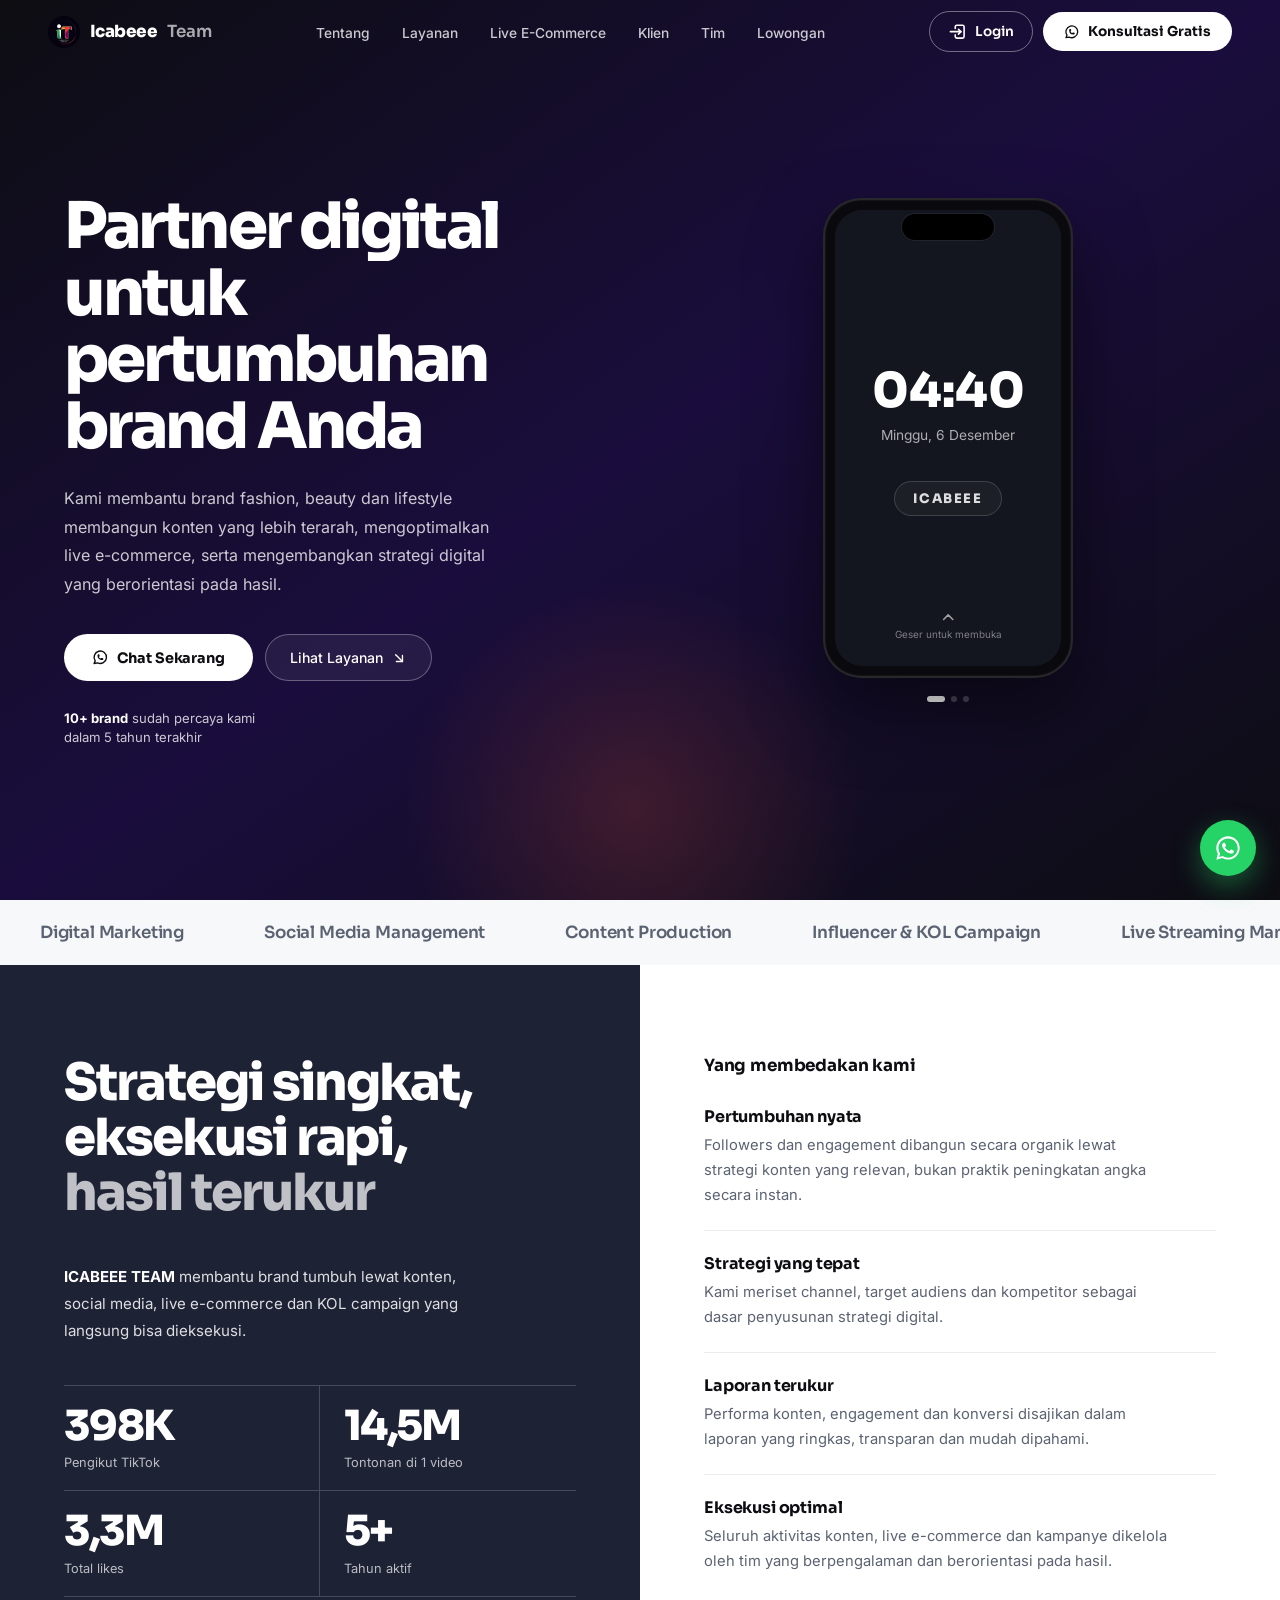
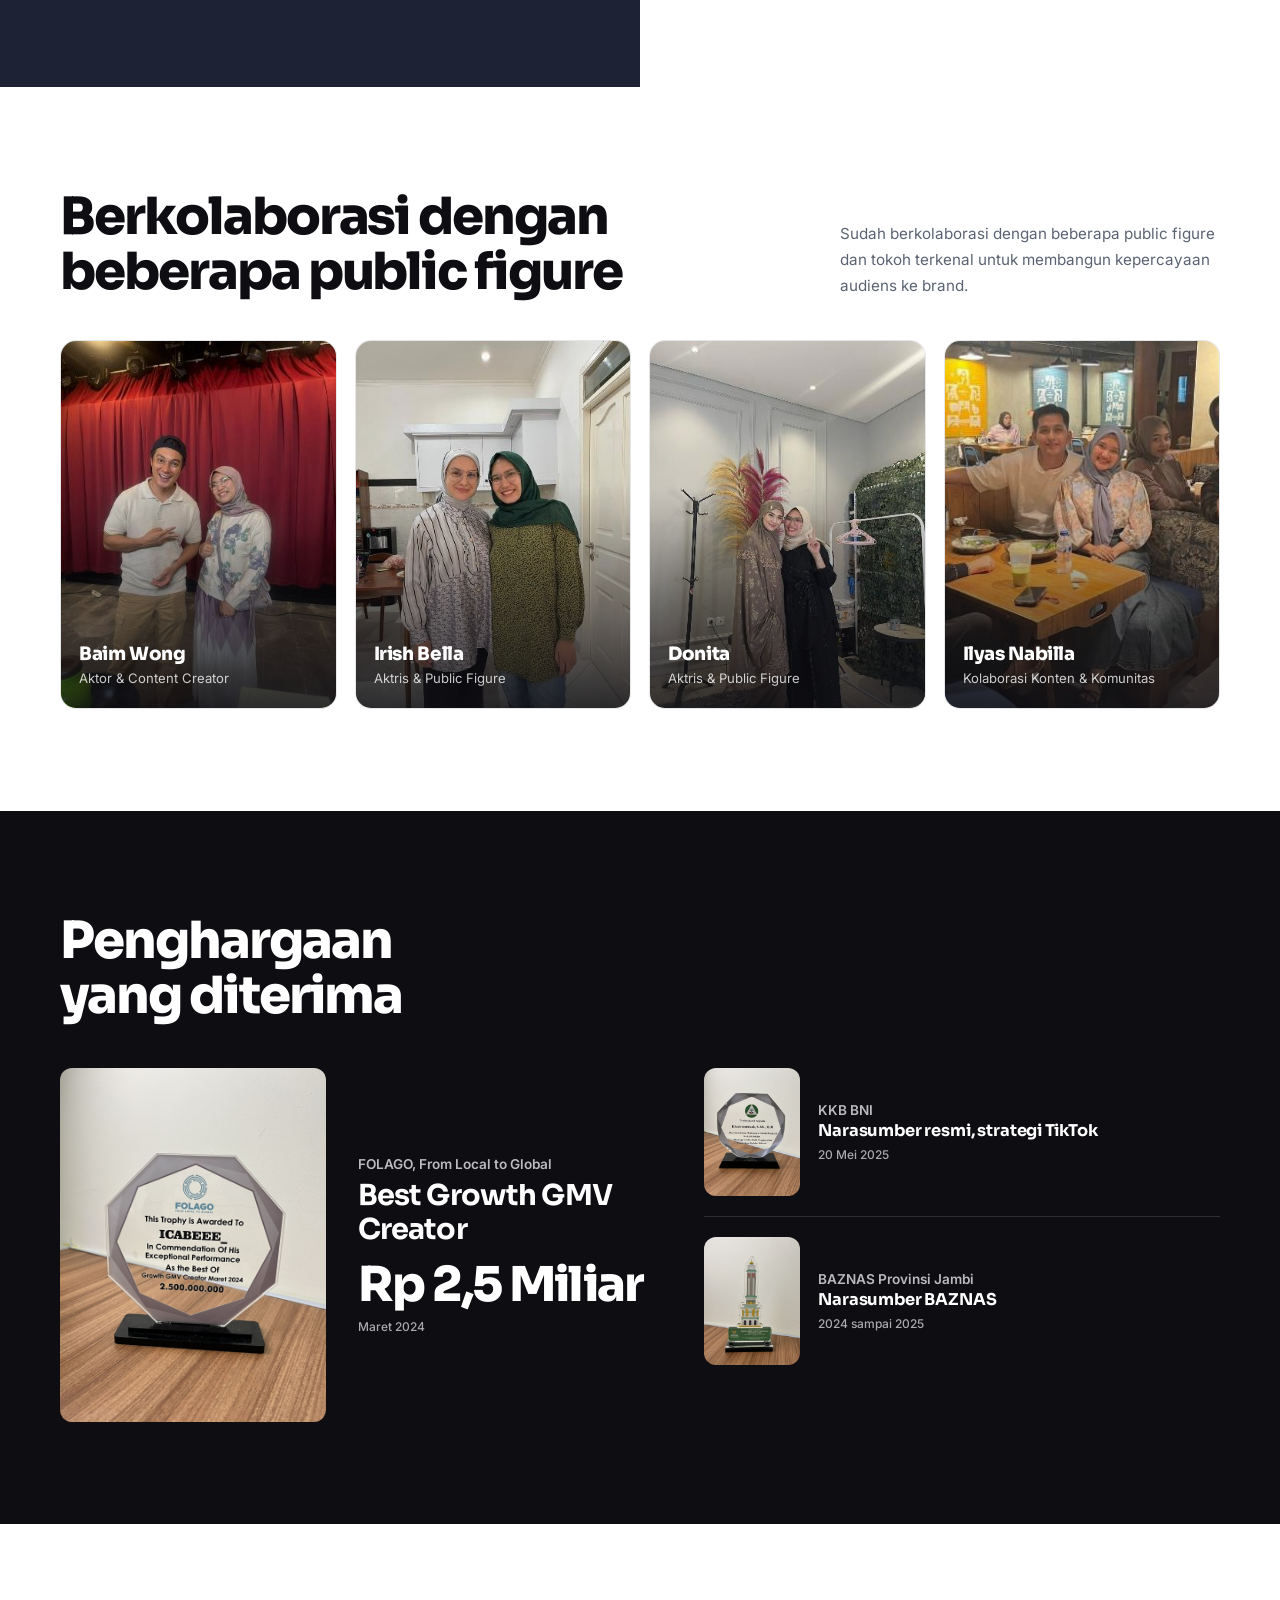
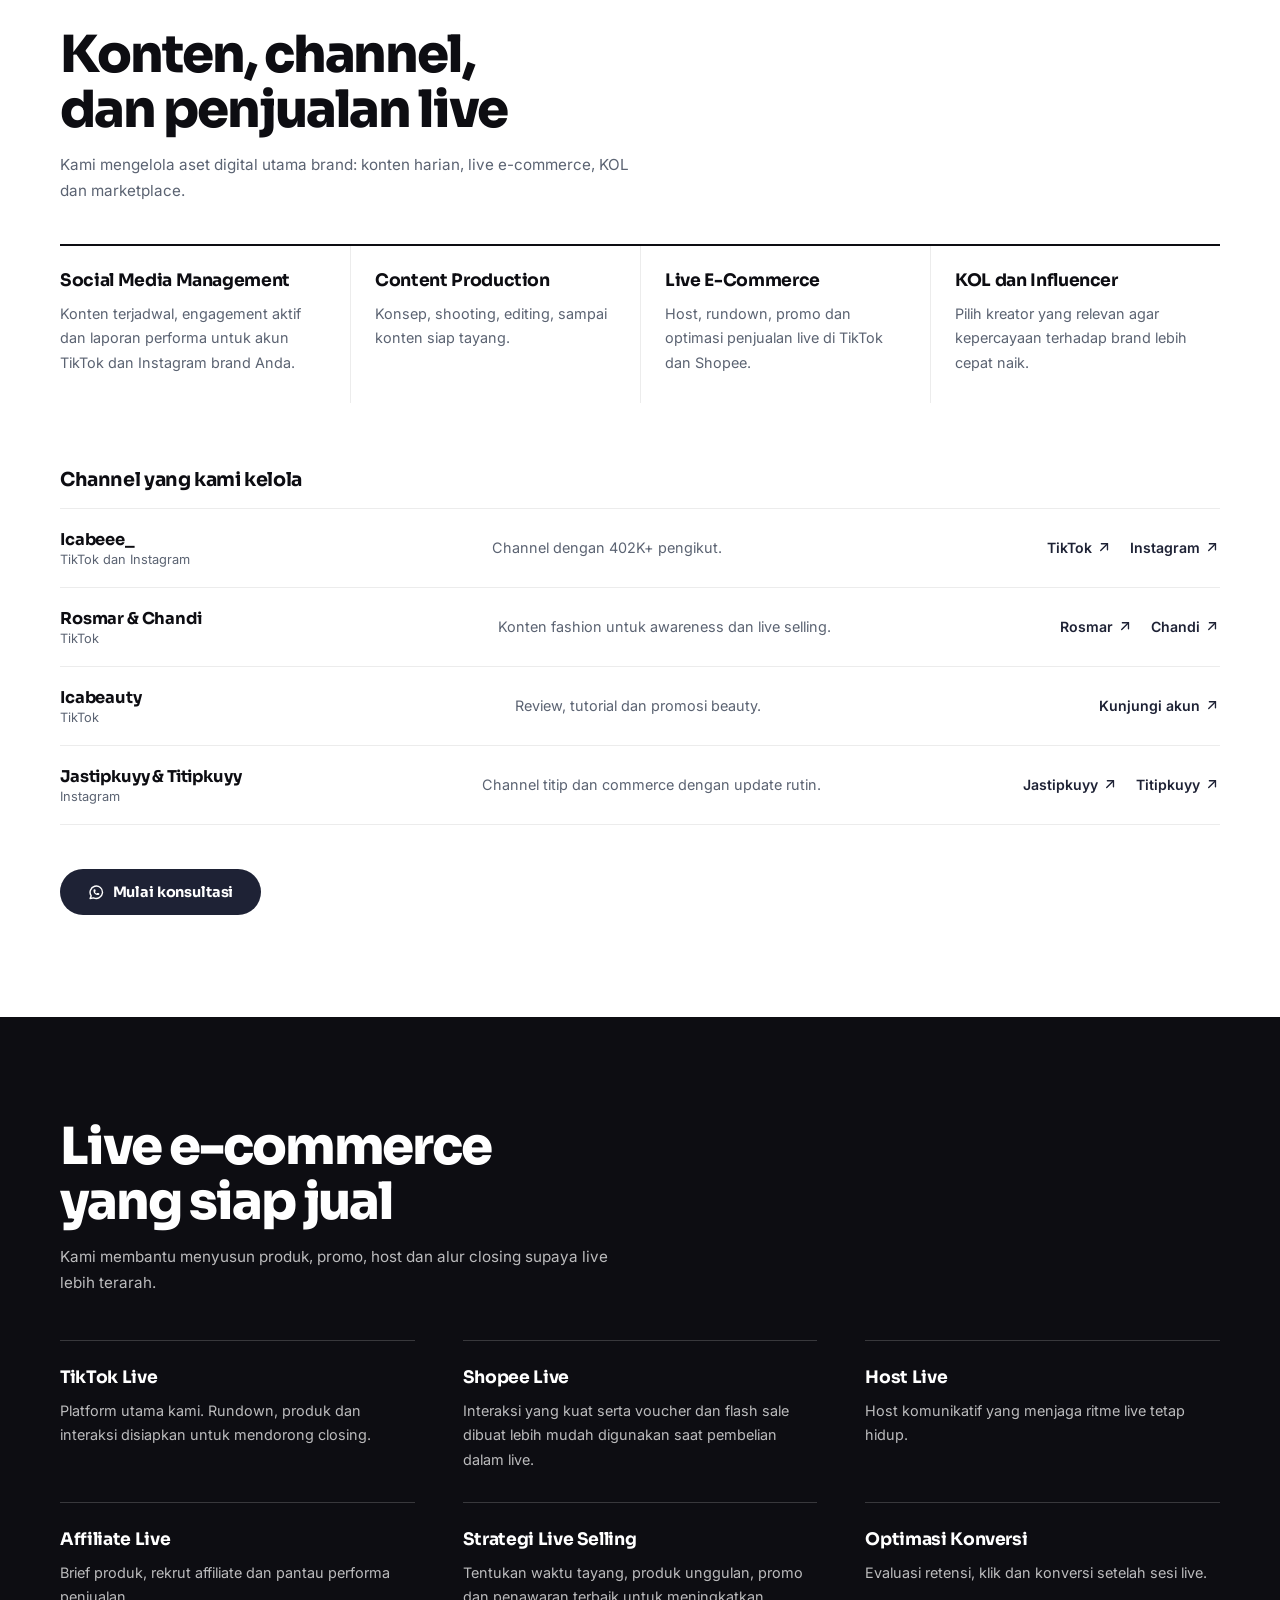
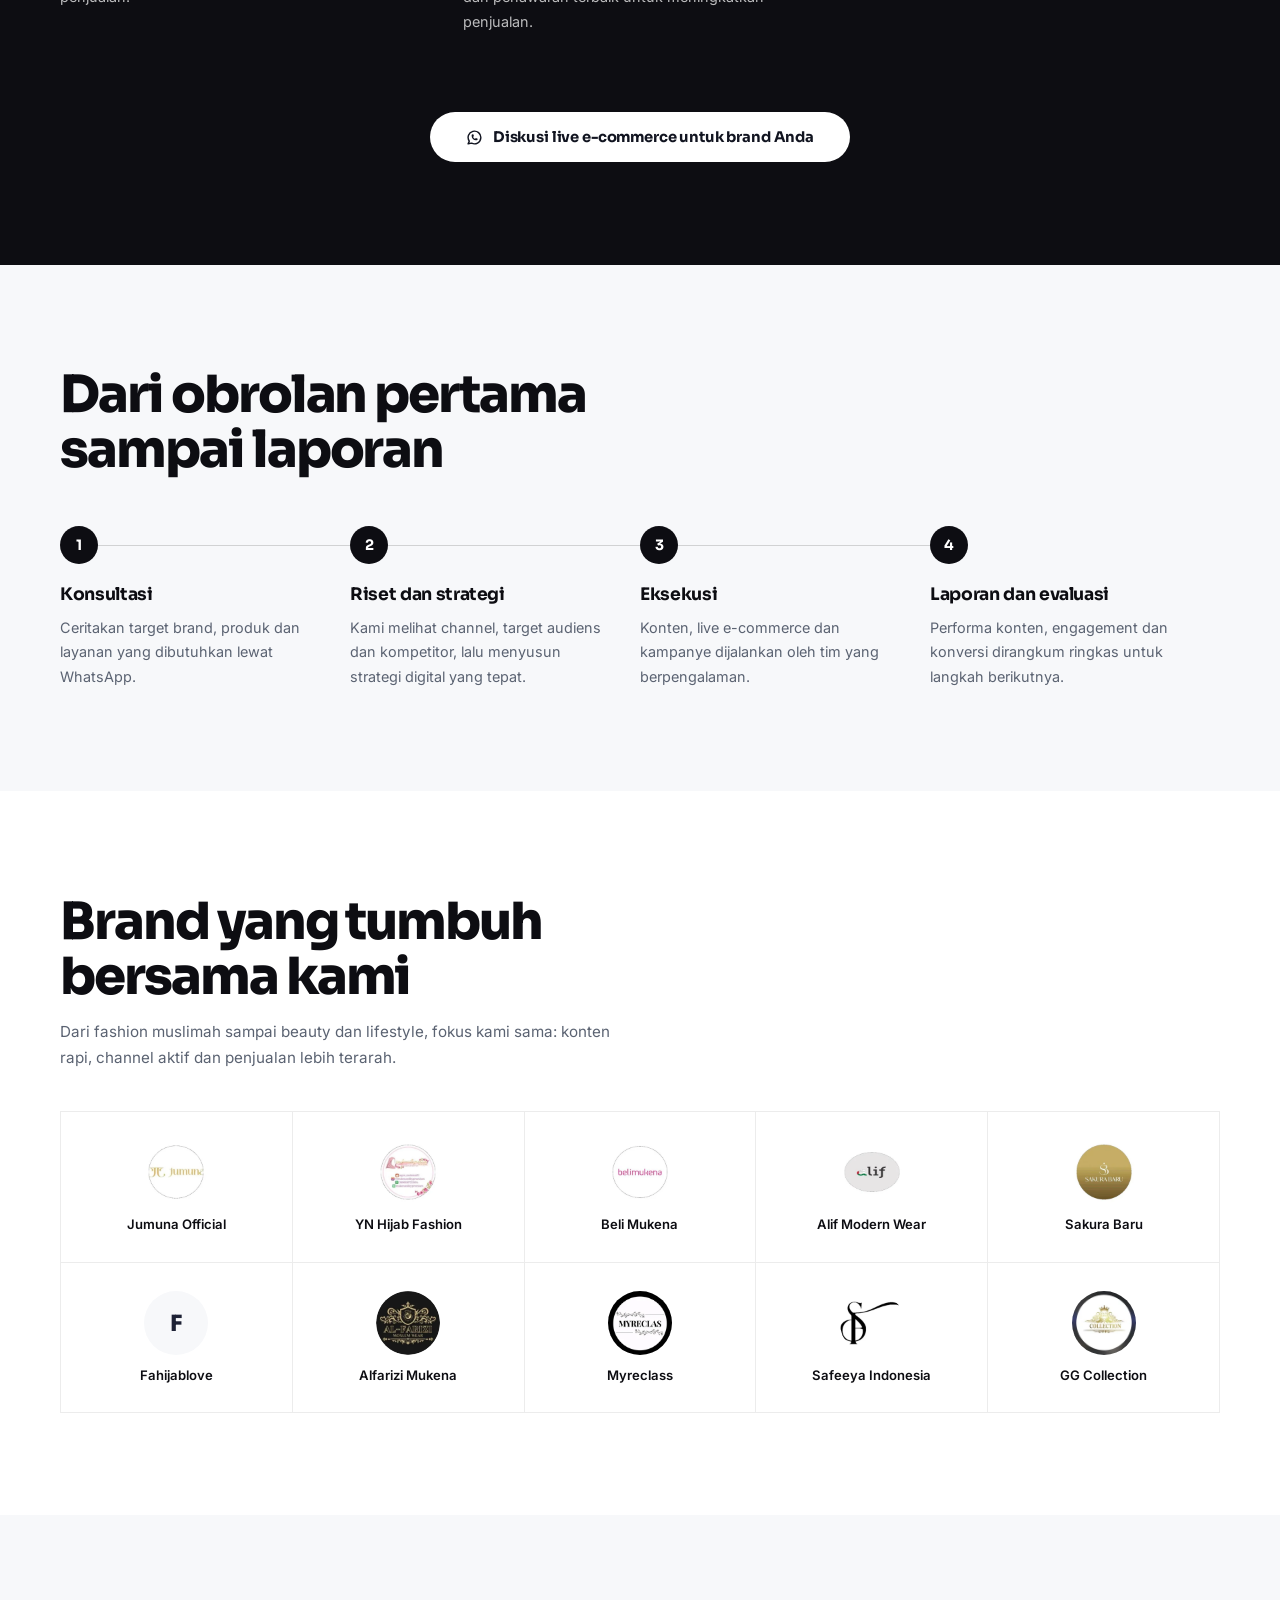
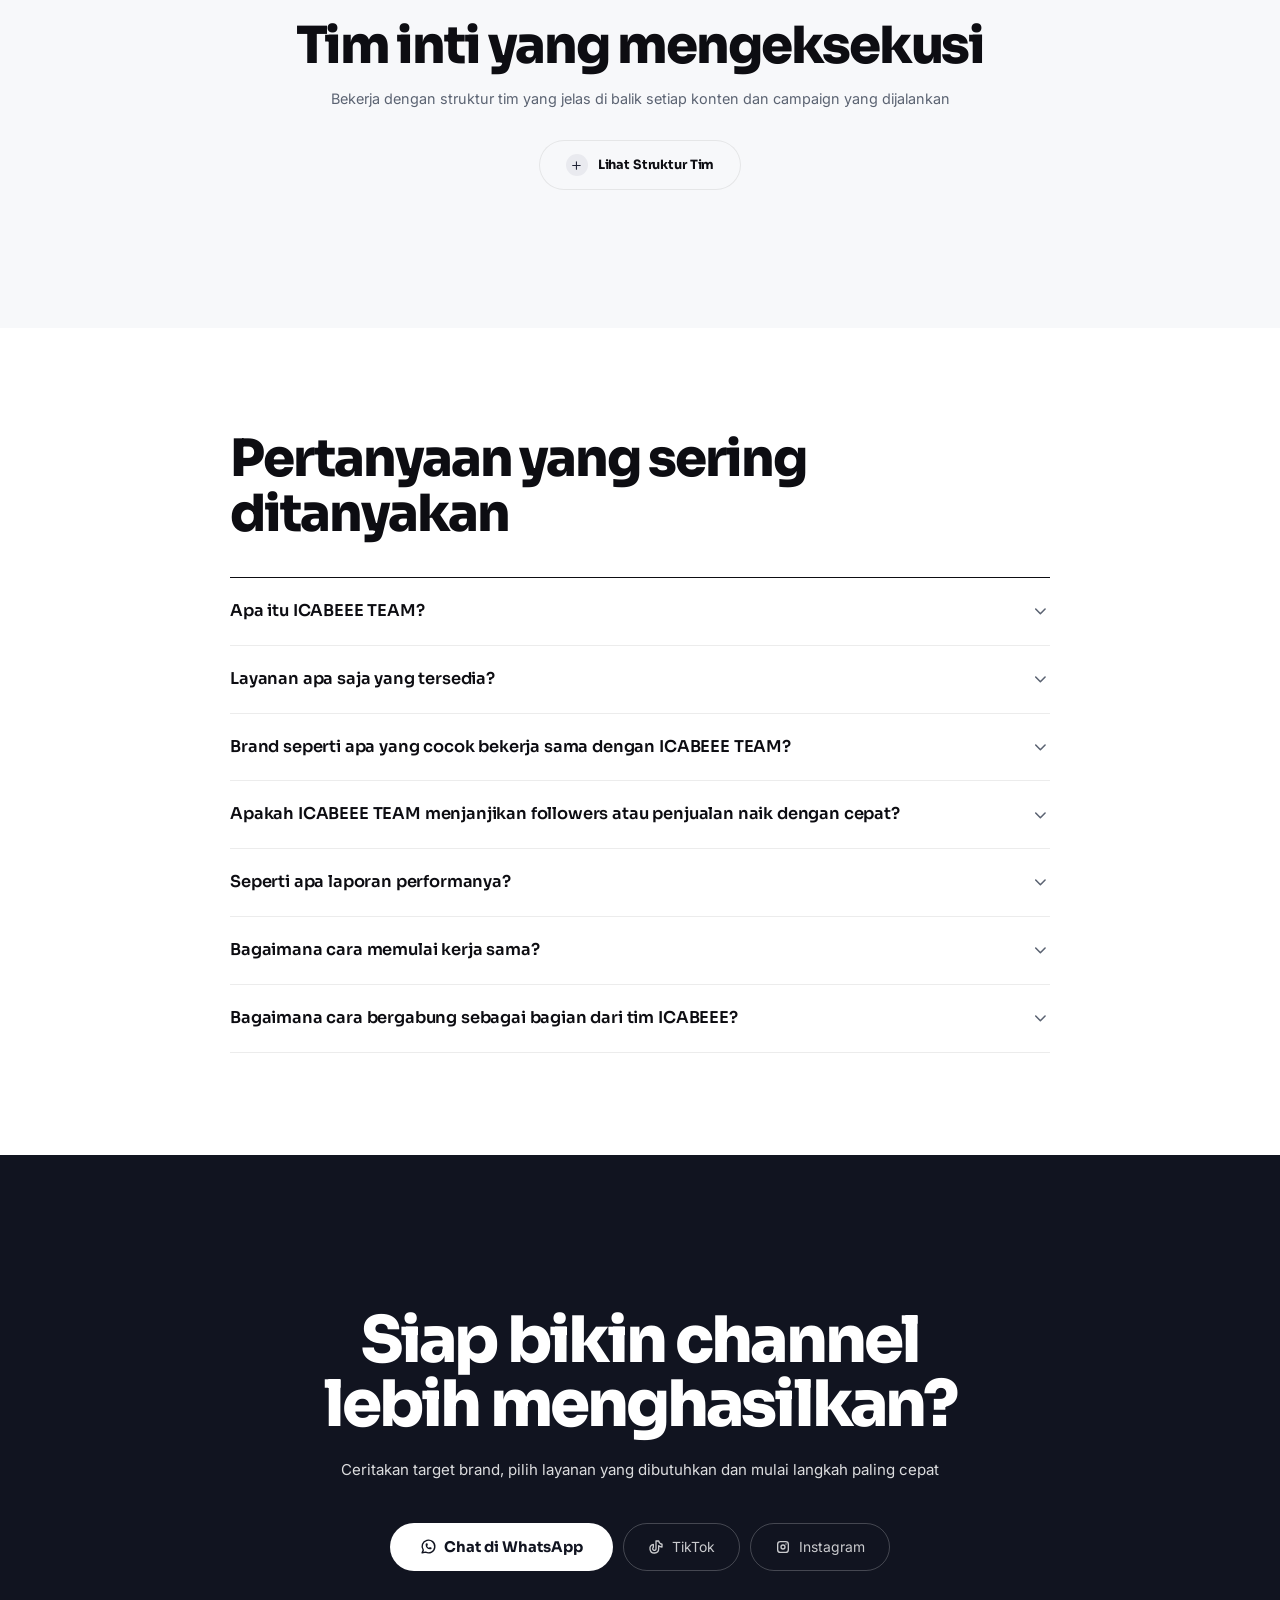
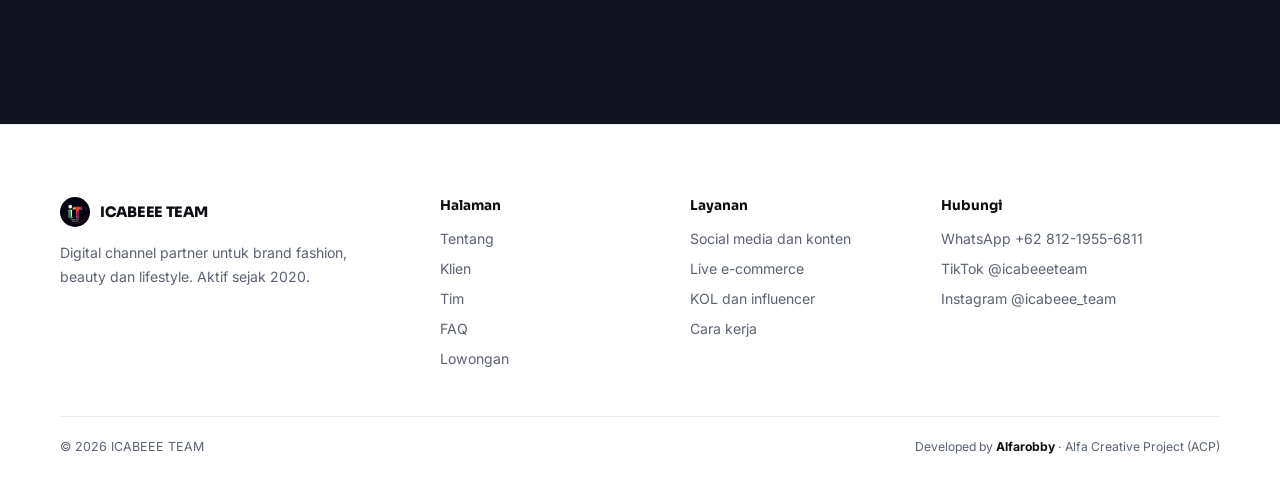
==== index.html @ e8f4d1d6 "Add files via upload" ====
<!DOCTYPE html>
<html lang="id" class="no-js">
<head>
<meta charset="UTF-8">
<meta name="viewport" content="width=device-width, initial-scale=1.0">
<script>document.documentElement.className='js';</script>
<title>ICABEEE TEAM | Agensi Live E-Commerce, Social Media & KOL</title>
<meta name="description" content="ICABEEE TEAM, partner digital untuk brand fashion, beauty dan lifestyle: live e-commerce TikTok dan Shopee, social media, produksi konten dan KOL campaign.">
<meta name="robots" content="index, follow, max-image-preview:large">
<meta name="theme-color" content="#0D0D12">
<meta name="author" content="ICABEEE TEAM">
<link rel="canonical" href="https://icabeee.id/">
<link rel="alternate" hreflang="id" href="https://icabeee.id/">
<meta property="og:site_name" content="ICABEEE TEAM">
<meta property="og:title" content="ICABEEE TEAM | Agensi Live E-Commerce, Social Media & KOL">
<meta property="og:description" content="ICABEEE TEAM, partner digital untuk brand fashion, beauty dan lifestyle: live e-commerce TikTok dan Shopee, social media, produksi konten dan KOL campaign.">
<meta property="og:type" content="website">
<meta property="og:url" content="https://icabeee.id/">
<meta property="og:locale" content="id_ID">
<meta property="og:image" content="https://icabeee.id/og-image.png">
<meta property="og:image:width" content="1200">
<meta property="og:image:height" content="630">
<meta property="og:image:alt" content="ICABEEE TEAM, partner digital untuk pertumbuhan brand Anda">
<meta name="twitter:card" content="summary_large_image">
<meta name="twitter:title" content="ICABEEE TEAM | Agensi Live E-Commerce, Social Media & KOL">
<meta name="twitter:description" content="ICABEEE TEAM, partner digital untuk brand fashion, beauty dan lifestyle: live e-commerce TikTok dan Shopee, social media, produksi konten dan KOL campaign.">
<meta name="twitter:image" content="https://icabeee.id/og-image.png">
<link rel="icon" type="image/x-icon" href="/favicon.ico">
<link rel="icon" type="image/png" sizes="512x512" href="/favicon-512.png">
<link rel="apple-touch-icon" sizes="180x180" href="/apple-touch-icon.png">
<link rel="preload" href="fonts/sora.woff2" as="font" type="font/woff2" crossorigin>
<link rel="preload" href="fonts/inter.woff2" as="font" type="font/woff2" crossorigin>
<style>
@font-face{font-family:'Sora';font-style:normal;font-weight:100 800;font-display:swap;src:url(fonts/sora.woff2) format('woff2')}
@font-face{font-family:'Inter';font-style:normal;font-weight:100 900;font-display:swap;src:url(fonts/inter.woff2) format('woff2')}
:root{--bg: #FFFFFF; --surface: #F7F8FA; --surface-2: #F0F1F5; --ink: #0D0D12; --muted: #5B6372; --border: rgba(13,13,18,0.08); --violet: #1E2235; --violet-deep: #111420; --violet-soft: #E9EAEF; --coral: #FF5C39; --coral-soft: #FFF0ED; --gold: #D99A33; --gold-soft: #FFF8EB; --green: #059669; --green-soft: #ECFDF5; --cream: #FFFFFF; --df: 'Sora', sans-serif; --di: 'Inter', sans-serif; --ease: cubic-bezier(0.16, 1, 0.3, 1); --ease-spring: cubic-bezier(0.34, 1.56, 0.64, 1);}
*, *::before, *::after{box-sizing: border-box; margin: 0; padding: 0;}
html{scroll-behavior: smooth;}
body{font-family: var(--di); background: var(--bg); color: var(--ink); overflow-x: hidden; -webkit-font-smoothing: antialiased; -moz-osx-font-smoothing: grayscale;}
::selection{background: var(--violet); color: var(--cream);}
a{text-decoration: none;}
img{max-width: 100%; display: block;}
a:focus-visible, button:focus-visible{outline: 2px solid var(--violet); outline-offset: 3px; border-radius: 4px;}
.livecom-sec a:focus-visible, .cta-sec a:focus-visible, .about-left a:focus-visible{outline-color: var(--cream);}
#loader{position: fixed; inset: 0; z-index: 9999; background: var(--violet-deep); display: flex; align-items: center; justify-content: center; transition: opacity .5s ease, visibility .5s ease;}
#loader .scene{display: flex; align-items: center; justify-content: center; width: 100%; padding: 3rem 0; background: transparent;}
#loader .logo-wrap{position: relative; display: flex; flex-direction: column; align-items: center; gap: 10px; animation: float-idle 4s ease-in-out 1.8s infinite;}
#loader .letters-row{display: flex; align-items: flex-end; gap: 6px;}
#loader .letter-i{display: flex; flex-direction: column; align-items: center; gap: 5px;}
#loader .dot{width: 20px; height: 20px; border-radius: 50%; background: #ffffff; opacity: 0; transform: translateY(-40px) scale(0); animation: dot-drop 0.35s cubic-bezier(0.34,1.56,0.64,1) 0.1s forwards;}
@keyframes dot-drop{to { opacity: 1; transform: translateY(0) scale(1); }}
#loader .i-body{position: relative; width: 22px; height: 62px; opacity: 0; transform: scaleY(0); transform-origin: bottom center; animation: i-grow 0.4s cubic-bezier(0.34,1.4,0.64,1) 0.4s forwards;}
@keyframes i-grow{to { opacity: 1; transform: scaleY(1); }}
#loader .i-green{position: absolute; left: 0; top: 0; width: 14px; height: 62px; background: linear-gradient(175deg, #25a85a 0%, #1d8848 40%, #0f6830 100%); border-radius: 3px 0 0 8px; clip-path: polygon(0 0, 80% 0, 100% 30%, 80% 100%, 0 100%);}
#loader .i-blue{position: absolute; right: 0; top: 8px; width: 10px; height: 40px; background: linear-gradient(180deg, #7ecfef 0%, #4ab8e8 60%, #2590c8 100%); border-radius: 0 2px 6px 0; clip-path: polygon(0 5%, 100% 0, 100% 100%, 0 95%); opacity: 0.9;}
#loader .letter-T{position: relative; width: 80px; height: 80px;}
#loader .T-bar{position: absolute; top: 0; left: 0; width: 80px; height: 36px; opacity: 0; transform: scaleX(0); transform-origin: center center; animation: T-bar-grow 0.4s cubic-bezier(0.34,1.4,0.64,1) 0.75s forwards; border-radius: 6px 10px 0 0; overflow: hidden;}
@keyframes T-bar-grow{to { opacity: 1; transform: scaleX(1); }}
#loader .T-bar-left{position: absolute; left: 0; top: 0; width: 55%; height: 100%; background: linear-gradient(135deg, #d93a0a 0%, #e85520 40%, #f07030 100%); clip-path: polygon(0 0, 100% 0, 85% 100%, 0 100%);}
#loader .T-bar-bump{position: absolute; left: 28%; top: -2px; width: 30%; height: 60%; background: radial-gradient(ellipse at 50% 100%, #f5a020 0%, #ef8010 100%); border-radius: 50% 50% 0 0;}
#loader .T-bar-right{position: absolute; right: 0; top: 0; width: 50%; height: 100%; background: linear-gradient(135deg, #cc2860 0%, #b03090 60%, #9038c0 100%); clip-path: polygon(15% 0, 100% 0, 100% 100%, 0 100%);}
#loader .T-stem{position: absolute; top: 18px; left: 50%; transform: translateX(-50%) scaleY(0); transform-origin: top center; width: 26px; height: 62px; opacity: 0; animation: T-stem-grow 0.4s cubic-bezier(0.34,1.3,0.64,1) 1.05s forwards; border-radius: 0 0 4px 4px; overflow: hidden;}
@keyframes T-stem-grow{to { opacity: 1; transform: translateX(-50%) scaleY(1); }}
#loader .T-stem-left{position: absolute; left: 0; top: 0; width: 55%; height: 100%; background: linear-gradient(180deg, #c030a0 0%, #9030b8 60%, #7030d0 100%);}
#loader .T-stem-right{position: absolute; right: 0; top: 0; width: 55%; height: 100%; background: linear-gradient(180deg, #8040d0 0%, #6030c0 60%, #5020b0 100%); clip-path: polygon(30% 0, 100% 0, 100% 100%, 0 100%);}
#loader .T-stem-purple{position: absolute; right: -2px; top: 10%; width: 8px; height: 70%; background: #c060e8; border-radius: 0 3px 3px 0; opacity: 0.6;}
#loader .brand-text{text-align: center; opacity: 0; transform: translateY(14px); animation: text-rise 0.4s ease 1.2s forwards;}
@keyframes text-rise{to { opacity: 1; transform: translateY(0); }}
#loader .brand-name{font-family: 'Segoe UI', Arial, sans-serif; font-size: 17px; font-weight: 600; color: #ffffff; letter-spacing: 1.2px;}
#loader .brand-sub{font-family: 'Segoe UI', Arial, sans-serif; font-size: 12px; font-weight: 400; color: rgba(255,255,255,0.72); letter-spacing: 3.5px; text-transform: uppercase;}
@keyframes float-idle{0%, 100% { transform: translateY(0px); } 50% { transform: translateY(-8px); }}
#loader .spark{position: absolute; border-radius: 50%; pointer-events: none; opacity: 0;}
#loader .spark-dot{animation: spark-fly 0.5s ease-out 0.4s forwards;}
#loader .spark-i{animation: spark-fly 0.5s ease-out 0.7s forwards;}
#loader .spark-bar{animation: spark-fly 0.5s ease-out 1.0s forwards;}
#loader .spark-stem{animation: spark-fly 0.5s ease-out 1.3s forwards;}
@keyframes spark-fly{0% { opacity: 1; transform: translate(0,0) scale(1); } 100% { opacity: 0; transform: translate(var(--sx), var(--sy)) scale(0); }}
nav{position: fixed; top: 0; left: 0; right: 0; z-index: 560; height: 64px; padding: 0 clamp(16px, 4vw, 48px); display: flex; align-items: center; justify-content: space-between; border-bottom: 1px solid transparent; opacity: 0; transform: translateY(-12px); transition: opacity .6s var(--ease), transform .6s var(--ease), background .4s, border-color .4s, backdrop-filter .4s;}
nav.visible{opacity: 1; transform: none;}
nav.solid, nav.menu-open{background: rgba(255,255,255,.96); backdrop-filter: blur(20px); border-color: var(--border);}
.logo{font-family: var(--df); font-size: 1.05rem; font-weight: 800; letter-spacing: -.03em; color: var(--ink); display: flex; align-items: center; gap: 10px;}
.logo-mark{width: 32px; height: 32px; border-radius: 50%; display: flex; align-items: center; justify-content: center; overflow: hidden; background: var(--ink);}
.logo-mark img{width: 100%; height: 100%; object-fit: cover; display: block;}
.nav-links{display: flex; gap: 32px; list-style: none;}
.nav-links a{font-size: .86rem; font-weight: 500; color: var(--muted); transition: color .2s;}
.nav-links a:hover{color: var(--ink);}
.nav-right{display: flex; align-items: center; gap: 10px;}
.nav-login{display: inline-flex; align-items: center; gap: 8px; font-family: var(--df); font-weight: 600; font-size: .85rem; line-height: 1; color: var(--ink); padding: 10px 18px; border-radius: 999px; border: 1px solid rgba(13,13,18,.18); background: transparent; transition: background .2s, border-color .2s, color .2s;}
.nav-login svg{font-size: 1.05rem;}
.nav-login:hover{background: var(--surface-2); border-color: rgba(13,13,18,.32);}
.nav-cta{display: inline-flex; align-items: center; gap: 8px; background: var(--ink); color: #fff; line-height: 1; padding: 11px 20px; border-radius: 999px; font-size: .85rem; font-weight: 700; font-family: var(--df); border: 1px solid transparent; transition: background .2s, color .2s, transform .15s var(--ease-spring);}
.nav-cta:hover{background: var(--violet);}
.nav-cta:active{transform: scale(.97);}
nav:not(.solid):not(.menu-open) .logo{color: #fff;}
nav:not(.solid):not(.menu-open) .logo-suffix{color: rgba(255,255,255,.65);}
nav:not(.solid):not(.menu-open) .nav-links a{color: rgba(255,255,255,.78);}
nav:not(.solid):not(.menu-open) .nav-links a:hover{color: #fff;}
nav:not(.solid):not(.menu-open) .nav-login{color: #fff; border-color: rgba(255,255,255,.4);}
nav:not(.solid):not(.menu-open) .nav-login:hover{background: rgba(255,255,255,.12); border-color: #fff;}
nav:not(.solid):not(.menu-open) .nav-cta{background: #fff; color: var(--ink);}
nav:not(.solid):not(.menu-open) .nav-cta:hover{background: #E9EAEF;}
nav:not(.solid):not(.menu-open) a:focus-visible, nav:not(.solid):not(.menu-open) button:focus-visible{outline-color: #fff;}
.hbg{display: none; align-items: center; justify-content: center; flex-direction: column; gap: 5px; width: 44px; height: 44px; padding: 0; cursor: pointer; background: transparent; border: 1px solid rgba(255,255,255,.4); border-radius: 12px; transition: background .2s, border-color .2s; -webkit-tap-highlight-color: transparent;}
.hbg span{width: 20px; height: 2px; background: #fff; border-radius: 2px; display: block; transition: transform .3s var(--ease), opacity .2s, background .2s;}
.hbg:hover{background: rgba(255,255,255,.12);}
nav.solid .hbg, nav.menu-open .hbg{border-color: rgba(13,13,18,.18);}
nav.solid .hbg:hover, nav.menu-open .hbg:hover{background: var(--surface-2);}
nav.solid .hbg span, nav.menu-open .hbg span{background: var(--ink);}
.hbg.open span:nth-child(1){transform: translateY(7px) rotate(45deg);}
.hbg.open span:nth-child(2){opacity: 0;}
.hbg.open span:nth-child(3){transform: translateY(-7px) rotate(-45deg);}
.mm-overlay{display: none; position: fixed; top: 64px; left: 0; right: 0; bottom: 0; background: rgba(13,13,18,.5); z-index: 520;}
.mm-overlay.open{display: block;}
.mm{display: none; position: fixed; top: 64px; left: 0; right: 0; max-height: calc(100vh - 64px); max-height: calc(100dvh - 64px); overflow-y: auto; background: #fff; border-bottom: 1px solid var(--border); padding: 6px 20px 24px; z-index: 550; flex-direction: column;}
.mm.open{display: flex;}
.mm-link{font-family: var(--df); font-size: 1rem; font-weight: 600; color: var(--ink); padding: 16px 0; border-bottom: 1px solid var(--border); transition: color .15s;}
.mm-link:hover{color: var(--muted);}
.mm-actions{display: flex; flex-direction: column; gap: 10px; margin-top: 20px;}
.mm-btn{display: flex; align-items: center; justify-content: center; gap: 8px; padding: 14px 16px; border-radius: 12px; line-height: 1; font-family: var(--df); font-size: .95rem; font-weight: 700;}
.mm-btn svg{font-size: 1.1rem;}
.mm-btn-outline{color: var(--ink); border: 1px solid rgba(13,13,18,.2);}
.mm-btn-outline:hover{background: var(--surface);}
.mm-btn-solid{background: var(--ink); color: #fff; border: 1px solid var(--ink);}
.mm-btn-solid:hover{background: var(--violet);}
#hero{min-height: 100vh; display: grid; grid-template-columns: 1fr 1fr; align-items: center; padding: 0; position: relative; overflow: hidden; background: linear-gradient(145deg, #0D0D12 0%, #1a0d3d 50%, #0d0d12 100%);}
.hero-glow-2{position: absolute; width: 500px; height: 500px; background: radial-gradient(circle, rgba(255,92,57,0.18) 0%, transparent 65%); border-radius: 50%; bottom: -160px; left: 30%; z-index: 0; animation: drift2 16s ease-in-out infinite alternate;}
@keyframes drift1{from { transform: translate(0,0) scale(1); } to { transform: translate(50px, 35px) scale(1.12); }}
@keyframes drift2{from { transform: translate(0,0) scale(1); } to { transform: translate(-40px, -25px) scale(1.08); }}
.hero-left{padding: 120px clamp(28px,5vw,72px) 80px; display: flex; flex-direction: column; justify-content: center; position: relative; z-index: 2;}
.hero-h1{font-family: var(--df); font-weight: 800; font-size: clamp(2.4rem, 5vw, 4.4rem); letter-spacing: -.045em; line-height: 1.04; margin-bottom: 24px; color: #fff;}
.hero-h1 .line{display: block; overflow: hidden;}
.hero-h1 .line-inner{display: block; transform: translateY(105%); transition: transform .9s var(--ease);}
.hero-h1 .line-inner.vis{transform: none;}
.hero-h1 .line:nth-child(2) .line-inner{transition-delay: .1s;}
.hero-h1 .line:nth-child(3) .line-inner{transition-delay: .2s;}
.hero-sub{font-size: clamp(.88rem, 1.5vw, 1rem); color: rgba(255,255,255,.78); line-height: 1.78; max-width: 440px; margin-bottom: 36px; opacity: 0; transform: translateY(14px); transition: opacity .8s var(--ease) .38s, transform .8s var(--ease) .38s;}
.hero-sub.vis{opacity: 1; transform: none;}
.hero-sub strong{color: #fff; font-weight: 600;}
.hero-cta-row{display: flex; gap: 12px; flex-wrap: wrap; opacity: 0; transform: translateY(14px); transition: opacity .8s var(--ease) .52s, transform .8s var(--ease) .52s;}
.hero-cta-row.vis{opacity: 1; transform: none;}
.btn-primary{display: inline-flex; align-items: center; gap: 8px; background: var(--violet); color: #fff; padding: 14px 28px; border-radius: 50px; font-family: var(--df); font-weight: 700; font-size: .9rem; letter-spacing: -.01em; transition: transform .2s var(--ease-spring), box-shadow .25s, background .25s;}
.btn-primary:hover{transform: translateY(-2px); box-shadow: 0 16px 36px rgba(30,34,53,.28);}
.btn-primary:active{transform: scale(0.96);}
#hero .btn-primary{background: #fff; color: var(--ink);}
#hero .btn-primary:hover{background: #E9EAEF; box-shadow: none;}
.btn-ghost{display: inline-flex; align-items: center; gap: 8px; border: 1.5px solid rgba(255,255,255,.3); background: rgba(255,255,255,.06); color: #fff; padding: 14px 24px; border-radius: 50px; font-size: .88rem; font-weight: 500; transition: all .25s;}
.btn-ghost:hover{border-color: var(--violet); color: #fff; background: rgba(30,34,53,.15);}
.hero-trust{display: flex; align-items: center; gap: 10px; margin-top: 28px; opacity: 0; transform: translateY(12px); transition: opacity .8s var(--ease) .68s, transform .8s var(--ease) .68s;}
.hero-trust.vis{opacity: 1; transform: none;}
.hero-trust-text{font-size: .82rem; color: rgba(255,255,255,.78); line-height: 1.4;}
.hero-trust-text strong{color: #fff; font-weight: 700;}
.hero-right{position: relative; z-index: 2; height: 100vh; display: flex; align-items: center; justify-content: center; padding: 80px 48px 80px 24px; overflow: hidden;}
.hero-visual{width: 100%; height: 100%; background: transparent; border-radius: 0; position: relative; overflow: hidden; display: flex; flex-direction: column; justify-content: center; align-items: center; padding: 40px; box-shadow: none; opacity: 0; transform: translateX(40px); transition: opacity .9s var(--ease) .2s, transform .9s var(--ease) .2s;}
.hero-visual.vis{opacity: 1; transform: none;}
.htc-wrap{display: flex; flex-direction: column; align-items: center; gap: 18px;}
.htc-frame{width: 250px; height: 480px; background: #0a0a0e; border-radius: 38px; padding: 10px; border: 2px solid rgba(255,255,255,.12); box-shadow: 0 30px 70px rgba(0,0,0,.5), 0 0 0 1px rgba(255,255,255,.04) inset; position: relative;}
.htc-notch{position: absolute; top: 14px; left: 50%; transform: translateX(-50%); width: 92px; height: 26px; background: #000; border-radius: 999px; z-index: 20; box-shadow: 0 0 0 1px rgba(255,255,255,.06);}
.htc-screen{width: 100%; height: 100%; border-radius: 28px; overflow: hidden; position: relative; background: #181A24; display: flex; align-items: center; justify-content: center; padding: 26px 22px;}
.htc-card{position: absolute; inset: 26px 22px; display: flex; flex-direction: column; justify-content: center; opacity: 0; transform: translateY(14px); transition: opacity .55s var(--ease), transform .55s var(--ease); pointer-events: none;}
.htc-card.active{opacity: 1; transform: none; pointer-events: auto;}
.htc-lock{position: absolute; inset: 0; display: flex; flex-direction: column; align-items: center; justify-content: center; z-index: 10; overflow: hidden; background: #14161F; transition: transform .75s cubic-bezier(.6,0,.15,1), opacity .6s ease .05s, filter .75s cubic-bezier(.6,0,.15,1);}
.htc-lock-time{font-family: var(--df); font-weight: 800; font-size: 3rem; color: #fff; opacity: 0; transform: translateY(8px); animation: htcFadeIn .5s ease .15s forwards; position: relative; z-index: 2;}
.htc-lock-date{font-size: .86rem; color: rgba(255,255,255,.65); margin-top: 6px; opacity: 0; transform: translateY(8px); animation: htcFadeIn .5s ease .3s forwards; position: relative; z-index: 2;}
.htc-lock-logo{margin-top: 38px; font-family: var(--df); font-weight: 800; font-size: .82rem; letter-spacing: .12em; color: rgba(255,255,255,.85); padding: 8px 18px; border-radius: 999px; border: 1px solid rgba(255,255,255,.15); background: rgba(255,255,255,.04); opacity: 0; transform: translateY(8px); animation: htcFadeIn .5s ease .5s forwards; position: relative; z-index: 2;}
.htc-lock-swipe{position: absolute; bottom: 26px; left: 0; right: 0; display: flex; flex-direction: column; align-items: center; gap: 2px; opacity: 0; z-index: 2; animation: htcFadeIn .5s ease .9s forwards, htcBounce 1.4s ease 1.4s infinite;}
.htc-lock-swipe svg{font-size: 1rem; color: rgba(255,255,255,.6);}
.htc-lock-swipe span{font-size: .62rem; color: rgba(255,255,255,.45);}
@keyframes htcFadeIn{to { opacity: 1; transform: none; }}
@keyframes htcBounce{0%, 100% { transform: translateY(0); } 50% { transform: translateY(-6px); }}
.htc-lock.unlocking{transform: translateY(-100%) scale(.96); opacity: 0; filter: blur(6px);}
.htc-lock-sweep{position: absolute; inset: 0; z-index: 3; pointer-events: none; background: linear-gradient(115deg, transparent 40%, rgba(255,255,255,.35) 50%, transparent 60%); transform: translateX(-120%); opacity: 0;}
.htc-lock.unlocking .htc-lock-sweep{animation: htcSweep .6s ease forwards;}
@keyframes htcSweep{0% { transform: translateX(-120%); opacity: .9; } 100% { transform: translateX(120%); opacity: 0; }}
.htc-quote-ico{width: 30px; height: 30px; display: flex; align-items: center; justify-content: flex-start; margin-bottom: 12px;}
.htc-quote-ico svg{font-size: 1.5rem; color: rgba(255,255,255,.28);}
.htc-text{font-size: .84rem; line-height: 1.55; color: rgba(255,255,255,.9); margin-bottom: 16px;}
.htc-stars{display: flex; gap: 3px; margin-bottom: 18px;}
.htc-stars svg{font-size: .72rem; color: #f5a020;}
.htc-author{display: flex; align-items: center; gap: 11px;}
.htc-avatar{width: 38px; height: 38px; border-radius: 50%; flex-shrink: 0; background: var(--violet); display: flex; align-items: center; justify-content: center; font-family: var(--df); font-weight: 800; font-size: .7rem; color: #fff;}
.htc-name{font-size: .76rem; font-weight: 700; color: #fff;}
.htc-role{font-size: .64rem; color: rgba(255,255,255,.5); margin-top: 2px;}
.htc-dots{display: flex; gap: 6px;}
.htc-dot{width: 6px; height: 6px; border-radius: 50%; background: rgba(255,255,255,.25); border: none; padding: 0; cursor: pointer; transition: background .3s, width .3s;}
.htc-dot.active{background: #fff; width: 18px; border-radius: 4px;}
@media (max-width: 900px){#hero{grid-template-columns: 1fr; min-height: auto;}
.hero-right{height: auto; min-height: 0; padding: 20px 20px 48px;}
.hero-visual{border-radius: 20px;}
.hero-left{padding: 90px 20px 28px; text-align: left;}}
@media (max-width: 600px){.hero-h1{font-size: clamp(1.75rem,8vw,2.6rem);}
.htc-frame{width: 210px; height: 410px;}
.htc-notch{width: 70px; height: 16px;}
.htc-card{inset: 22px 18px;}
.htc-text{font-size: .78rem;}}
.marquee-wrap{overflow: hidden; padding: 22px 0; background: var(--surface);}
.marquee-track{display: flex; gap: 0; white-space: nowrap; animation: marquee 30s linear infinite;}
.marquee-track:hover{animation-play-state: paused;}
.marquee-item{display: inline-flex; align-items: center; padding: 0 40px; font-family: var(--df); font-size: clamp(.85rem, 1.6vw, 1.05rem); font-weight: 600; letter-spacing: -.01em; color: var(--muted); flex-shrink: 0; transition: color .25s;}
.marquee-item:hover{color: var(--ink);}
@keyframes marquee{from { transform: translateX(0); } to { transform: translateX(-50%); }}
.section{padding: clamp(48px,7vw,130px) clamp(20px,5vw,60px);}
.section-h2{font-family: var(--df); font-weight: 800; font-size: clamp(1.8rem, 4.5vw, 3.2rem); letter-spacing: -.04em; line-height: 1.08; color: var(--ink);}
.rv{opacity: 0; transform: translateY(32px); transition: all .8s var(--ease);}
.rv.vis{opacity: 1; transform: none;}
.rv-l{opacity: 0; transform: translateX(-28px); transition: all .8s var(--ease);}
.rv-l.vis{opacity: 1; transform: none;}
.rv-r{opacity: 0; transform: translateX(28px); transition: all .8s var(--ease);}
.rv-r.vis{opacity: 1; transform: none;}
.about-sec{display: grid; grid-template-columns: 1fr 1fr; gap: 0; min-height: 60vh;}
.about-left{background: var(--violet); color: var(--cream); padding: clamp(48px,7vw,96px) clamp(32px,5vw,72px); display: flex; flex-direction: column; justify-content: center; position: relative; overflow: hidden;}
.about-left .section-h2{color: var(--cream); margin-bottom: 24px; position: relative; z-index: 1;}
.about-left .section-h2 em{font-style: normal; color: rgba(255,255,255,.72); font-weight: 800;}
.about-left p{font-size: .94rem; color: rgba(255,255,255,.85); line-height: 1.78; max-width: 400px; position: relative; z-index: 1;}
.about-left p strong{color: var(--cream); font-weight: 700;}
.collabs-sec{background: var(--bg);}
.collabs-inner{max-width: 1200px; margin: 0 auto;}
.collabs-head{display: flex; align-items: flex-end; justify-content: space-between; margin-bottom: 40px; gap: 20px;}
.collabs-head p{font-size: .88rem; color: var(--muted); line-height: 1.7; max-width: 320px; text-align: right;}
.collab-grid{display: grid; grid-template-columns: repeat(4, 1fr); gap: 18px;}
.collab-card{position: relative; overflow: hidden; aspect-ratio: 3/4; border-radius: 16px; border: 1px solid var(--border); background: var(--surface);}
.collab-card img{width: 100%; height: 100%; object-fit: cover; object-position: center top; transition: transform .5s var(--ease);}
.collab-card:hover img{transform: scale(1.06);}
.collab-overlay{position: absolute; inset: 0; background: linear-gradient(to top, rgba(13,13,18,.85) 0%, rgba(13,13,18,.08) 60%, transparent 100%);}
.collab-info{position: absolute; bottom: 0; left: 0; right: 0; padding: 20px 18px;}
.collab-name{font-family: var(--df); font-size: 1.15rem; font-weight: 800; letter-spacing: -.02em; line-height: 1.2; color: var(--cream);}
.collab-role{font-size: .82rem; color: rgba(255,255,255,.78); margin-top: 4px; line-height: 1.4;}
.cta-sec{position: relative; overflow: hidden; padding: clamp(80px,12vw,160px) clamp(20px,5vw,60px); text-align: center; background: var(--violet-deep); color: var(--cream);}
.cta-inner{position: relative; z-index: 1; max-width: 620px; margin: 0 auto;}
.cta-sec h2{font-family: var(--df); font-size: clamp(2.2rem, 5.5vw, 4rem); font-weight: 800; letter-spacing: -.045em; line-height: 1; margin-bottom: 20px; color: var(--cream);}
.cta-sec h2 .hi{color: #ffffff;}
.cta-sec p{font-size: .94rem; color: rgba(255,255,255,.85); line-height: 1.72; margin-bottom: 40px;}
.cta-btns{display: flex; gap: 10px; justify-content: center; flex-wrap: wrap;}
.cta-wa{display: inline-flex; align-items: center; gap: 8px; background: var(--cream); color: var(--violet-deep); padding: 15px 30px; border-radius: 50px; font-family: var(--df); font-weight: 700; font-size: .92rem; transition: all .25s;}
.cta-wa:hover{transform: translateY(-2px); box-shadow: 0 14px 32px rgba(0,0,0,.18);}
.cta-ghost-btn{display: inline-flex; align-items: center; gap: 8px; border: 1px solid rgba(255,255,255,.22); color: rgba(255,255,255,.78); padding: 15px 24px; border-radius: 50px; font-size: .87rem; transition: all .25s;}
.cta-ghost-btn:hover{border-color: rgba(255,255,255,.5); color: var(--cream);}
footer{border-top: 1px solid var(--border); padding: 28px clamp(20px,5vw,60px); display: flex; align-items: center; justify-content: space-between; gap: 16px; flex-wrap: wrap; background: var(--bg);}
.footer-brand{font-family: var(--df); font-size: .9rem; font-weight: 800; letter-spacing: -.02em; color: var(--ink);}
.footer-brand-row{display: flex; align-items: center; gap: 10px;}
.footer-logo{width: 30px; height: 30px; border-radius: 50%; overflow: hidden; flex-shrink: 0;}
.footer-logo img{width: 100%; height: 100%; object-fit: cover; display: block;}
.footer-copy{font-size: .76rem; color: var(--muted);}
.footer-credit{flex: 0 0 100%; text-align: center; font-size: .76rem; color: var(--muted); margin-top: 8px;}
.footer-credit strong{color: var(--ink); font-weight: 700;}
.footer-links{display: flex; gap: 22px;}
.footer-links a{font-size: .76rem; color: var(--muted); transition: color .2s; font-weight: 500;}
.footer-links a:hover{color: var(--violet);}
.wa-float{position: fixed; right: 24px; bottom: 24px; z-index: 450; width: 56px; height: 56px; border-radius: 50%; background: #25D366; color: #fff; display: flex; align-items: center; justify-content: center; font-size: 1.5rem; box-shadow: 0 10px 28px rgba(37,211,102,.4); transition: transform .25s var(--ease), box-shadow .25s var(--ease); opacity: 0; transform: translateY(16px) scale(.9);}
.wa-float.vis{opacity: 1; transform: none;}
.wa-float:hover{transform: translateY(-3px) scale(1.05); box-shadow: 0 14px 34px rgba(37,211,102,.5);}
@media (max-width: 600px){.wa-float{width: 50px; height: 50px; right: 16px; bottom: 16px;}
.wa-float svg{width: 24px; height: 24px;}}
@media (max-width: 900px){.about-sec{grid-template-columns: 1fr;}
.collab-grid{grid-template-columns: repeat(2, 1fr); gap: 12px;}
.nav-links, .nav-right{display: none;}
.hbg{display: flex;}
.collabs-head{flex-direction: column; align-items: flex-start;}
.collabs-head p{text-align: left;}}
@media (max-width: 600px){.collab-grid{grid-template-columns: 1fr 1fr; gap: 10px;}
.collab-info{padding: 14px 12px;}
.collab-name{font-size: .95rem;}
.collab-role{font-size: .72rem;}}
@media (prefers-reduced-motion: reduce){*, *::before, *::after{animation-duration: 0.001ms !important; transition-duration: 0.001ms !important;}}
.logo-suffix{color: var(--muted); font-weight: 600; letter-spacing: 0;}
.ecosystem-sec{background: var(--bg);}
.ecosystem-inner{max-width: 1200px; margin: 0 auto;}
.acc-toggle{display: flex; align-items: center; justify-content: center; gap: 10px; margin: 28px auto 0; padding: 13px 26px; background: var(--surface); border: 1px solid var(--border); border-radius: 50px; font-family: var(--df); font-size: .8rem; font-weight: 700; letter-spacing: -.01em; color: var(--ink); cursor: pointer; transition: all .25s; width: max-content;}
.acc-toggle:hover{border-color: rgba(30,34,53,.2); box-shadow: 0 8px 24px rgba(29,26,36,.06); transform: translateY(-1px);}
.acc-toggle .acc-toggle-ico{width: 22px; height: 22px; border-radius: 50%; background: var(--violet-soft); color: var(--violet); display: flex; align-items: center; justify-content: center; font-size: .7rem; transition: transform .35s ease;}
.acc-toggle[aria-expanded="true"] .acc-toggle-ico{transform: rotate(135deg);}
.acc-toggle[aria-expanded="true"]{background: var(--ink); color: var(--cream); border-color: var(--ink);}
.acc-toggle[aria-expanded="true"] .acc-toggle-ico{background: rgba(255,255,255,.18); color: var(--cream);}
.acc-panel{display: grid; grid-template-rows: 0fr; opacity: 0; transition: grid-template-rows .45s cubic-bezier(.4,0,.2,1), opacity .35s ease;}
.acc-panel[data-open="true"]{grid-template-rows: 1fr; opacity: 1;}
.acc-panel-inner{overflow: hidden; min-height: 0;}
.acc-panel[data-open="true"] .acc-panel-inner{overflow: visible;}
.livecom-sec{background: var(--ink); color: var(--cream);}
.livecom-inner{max-width: 1200px; margin: 0 auto;}
.livecom-head{max-width: 600px; margin-bottom: 36px;}
.livecom-head .section-h2{color: var(--cream);}
.livecom-head p{margin-top: 14px; font-size: .9rem; color: rgba(255,255,255,.72); line-height: 1.72;}
.livecom-cta{margin-top: 48px; text-align: center;}
.livecom-cta a{display: inline-flex; align-items: center; gap: 10px; background: var(--cream); color: var(--violet-deep); padding: 16px 36px; border-radius: 50px; font-family: var(--df); font-weight: 700; font-size: .92rem; letter-spacing: -.01em; transition: all .25s;}
.livecom-cta a:hover{transform: translateY(-2px); box-shadow: 0 14px 32px rgba(0,0,0,.25);}
.org-sec{background: var(--bg);}
.org-inner{max-width: 900px; margin: 0 auto;}
.org-head{text-align: center; margin-bottom: 36px;}
.org-head p{margin-top: 14px; font-size: .9rem; color: var(--muted); line-height: 1.72;}
.org-tree{display: flex; flex-direction: column; align-items: center; gap: 0;}
.org-row{display: flex; gap: 16px; justify-content: center; align-items: flex-start; position: relative;}
.org-row + .org-row{margin-top: 0;}
.org-connector-v{width: 2px; height: 36px; background: var(--border); margin: 0 auto;}
.org-card{background: var(--surface); border: 1px solid var(--border); border-radius: 16px; padding: 22px 20px; text-align: center; transition: all .25s; min-width: 160px; position: relative;}
.org-card:hover{border-color: rgba(13,13,18,.22);}
.org-card.owner{border-color: var(--violet); background: var(--violet); color: var(--cream);}
.org-card.owner .org-role{color: rgba(255,255,255,.78);}
.org-name{font-family: var(--df); font-size: .88rem; font-weight: 800; letter-spacing: -.02em; color: var(--ink); margin-bottom: 4px; line-height: 1.25;}
.org-card.owner .org-name{color: var(--cream);}
.org-role{font-size: .72rem; color: var(--muted); font-weight: 500; letter-spacing: .02em;}
@media (max-width: 900px){.org-row{flex-wrap: wrap; row-gap: 16px;}}
.section-cta{margin-top: 36px; text-align: center;}
@media (max-width: 600px){.section{padding: 36px 18px;}
.about-left{padding-left: 18px; padding-right: 18px;}}
@media (max-width: 600px){#hero{padding-left: 18px; padding-right: 18px;}
.btn-primary, .btn-ghost, .livecom-cta a, .cta-wa, .cta-ghost-btn{width: 100%; justify-content: center;}}
.rv{opacity: 0; transform: translateY(40px); transition: opacity .9s var(--ease), transform .9s var(--ease); will-change: opacity, transform;}
.rv.vis{opacity: 1; transform: none;}
.rv-l{opacity: 0; transform: translateX(-40px); transition: opacity .9s var(--ease), transform .9s var(--ease);}
.rv-l.vis{opacity: 1; transform: none;}
.rv-r{opacity: 0; transform: translateX(40px); transition: opacity .9s var(--ease), transform .9s var(--ease);}
.rv-r.vis{opacity: 1; transform: none;}
.hero-h1 .acc, .hero-h1 .acc2{color: #ffffff; -webkit-text-fill-color: #ffffff; background: none;}
.btn-primary, .nav-cta{transition: transform .15s var(--ease-spring), box-shadow .25s, background .25s;}
.btn-primary:active{transform: scale(0.96);}
.nav-cta:active{transform: scale(0.96);}
.org-photo{width: 72px; height: 72px; border-radius: 50%; overflow: hidden; margin: 0 auto 12px; border: 3px solid var(--border); flex-shrink: 0;}
.org-photo img{width: 100%; height: 100%; object-fit: cover; object-position: top center; display: block;}
.org-card.owner .org-photo{border-color: rgba(255,255,255,.4);}
.org-photo-sm{width: 60px; height: 60px; border-radius: 50%; overflow: hidden; margin: 0 auto 10px; border: 2px solid var(--border); flex-shrink: 0;}
.org-photo-sm img{width: 100%; height: 100%; object-fit: cover; object-position: top center; display: block;}
@keyframes orgCardIn{0% { opacity: 0; transform: translateY(40px) scale(0.82); filter: blur(4px); } 60% { opacity: 1; filter: blur(0); } 80% { transform: translateY(-6px) scale(1.02); } 100% { opacity: 1; transform: translateY(0) scale(1); filter: blur(0); }}
@keyframes orgOwnerIn{0% { opacity: 0; transform: scale(0.6) rotate(-4deg); filter: blur(6px); } 50% { opacity: 1; filter: blur(0); transform: scale(1.08) rotate(1deg); } 75% { transform: scale(0.97) rotate(-0.5deg); } 100% { opacity: 1; transform: scale(1) rotate(0deg); filter: blur(0); }}
@keyframes orgWireGrow{0% { transform: scaleY(0); opacity: 0; } 30% { opacity: 1; } 100% { transform: scaleY(1); opacity: 1; }}
@keyframes orgBadgePop{0% { opacity: 0; transform: scale(0) translateY(10px); } 60% { transform: scale(1.15) translateY(-2px); } 100% { opacity: 1; transform: scale(1) translateY(0); }}
#orgPanel .org-card.org-hidden, #orgPanel .org-connector-v.org-hidden{visibility: hidden; opacity: 0;}
#orgPanel .org-card.org-anim-owner{visibility: visible; animation: orgOwnerIn 0.9s cubic-bezier(0.22, 1, 0.36, 1) forwards;}
#orgPanel .org-card.org-anim-card{visibility: visible; animation: orgCardIn 0.7s cubic-bezier(0.22, 1, 0.36, 1) forwards;}
#orgPanel .org-connector-v.org-anim-wire{visibility: visible; transform-origin: top center; animation: orgWireGrow 0.55s cubic-bezier(0.4, 0, 0.2, 1) forwards;}
#orgPanel .org-card.org-anim-card .org-role, #orgPanel .org-card.org-anim-owner .org-role{animation: orgBadgePop 0.5s cubic-bezier(0.22, 1, 0.36, 1) 0.35s both;}
#orgPanel .org-card.org-anim-card .org-name, #orgPanel .org-card.org-anim-owner .org-name{animation: orgBadgePop 0.5s cubic-bezier(0.22, 1, 0.36, 1) 0.2s both;}
.award-sec{background: var(--ink);}
.award-sec .section-h2{color: var(--cream);}
.award-from{font-size: .85rem; font-weight: 600; color: rgba(255,255,255,.72);}
.award-title{font-size: 1.05rem; font-weight: 700; color: var(--cream); line-height: 1.4;}
.award-date{font-size: .75rem; color: rgba(255,255,255,.65); font-weight: 500; margin-top: 4px;}
.award-highlight{font-size: 1.4rem; font-weight: 800; color: var(--cream); letter-spacing: -.01em;}
@media(max-width:768px){.award-highlight{font-size: 1rem;}
.award-title{font-size: .9rem;}
.award-from{font-size: .65rem;}
.award-date{font-size: .68rem;}}
/* ═══ BAGIAN BARU / PENYESUAIAN ═══ */
.i{width:1.15em;height:1.15em;fill:none;stroke:currentColor;stroke-width:2;stroke-linecap:round;stroke-linejoin:round;flex-shrink:0;vertical-align:-.2em}
.i-fill{fill:currentColor;stroke:none}
.skip{position:absolute;left:12px;top:-60px;z-index:10000;background:#fff;color:var(--ink);padding:10px 16px;border-radius:8px;font-weight:600;font-size:.9rem;transition:top .2s}
.skip:focus{top:12px}
.site-header{display:contents}
main{display:block}
html{scroll-padding-top:76px}
.section-h2{max-width:20ch}
.section{padding-top:clamp(64px,8vw,112px);padding-bottom:clamp(64px,8vw,112px)}

/* tanpa JavaScript: semuanya tampil */
html.no-js .rv,html.no-js .rv-l,html.no-js .rv-r{opacity:1;transform:none}
html.no-js nav,html.no-js .wa-float,html.no-js .hero-sub,html.no-js .hero-cta-row,html.no-js .hero-trust,html.no-js .hero-visual{opacity:1;transform:none}
html.no-js .hero-h1 .line-inner{transform:none;opacity:1}
html.no-js .marquee-track{animation:none}

/* Tentang */
.about-sec{min-height:0}
.about-left p{max-width:46ch}
.stats{display:grid;grid-template-columns:1fr 1fr;gap:0;margin-top:40px;border-top:1px solid rgba(255,255,255,.18);position:relative;z-index:1}
.stat{padding:20px 0;border-bottom:1px solid rgba(255,255,255,.18)}
.stat:nth-child(odd){padding-right:20px;border-right:1px solid rgba(255,255,255,.18)}
.stat:nth-child(even){padding-left:24px}
.stat dt{font-size:.8rem;color:rgba(255,255,255,.7);order:2}
.stat dd{font-family:var(--df);font-weight:800;font-size:clamp(1.8rem,3.4vw,2.6rem);letter-spacing:-.04em;line-height:1;margin-bottom:8px;color:#fff}
.stat{display:flex;flex-direction:column}
.stat dd{order:1}
.why{padding:clamp(48px,7vw,96px) clamp(24px,5vw,72px);display:flex;flex-direction:column;justify-content:center;background:var(--bg)}
.why h3{font-family:var(--df);font-size:1.05rem;font-weight:700;letter-spacing:-.01em;margin-bottom:8px}
.why ul{list-style:none}
.why li{padding:22px 0;border-top:1px solid var(--border)}
.why li:first-child{border-top:0}
.why li strong{font-family:var(--df);font-weight:700;font-size:1rem;letter-spacing:-.01em;display:block;margin-bottom:6px}
.why li p{font-size:.92rem;line-height:1.7;color:var(--muted);max-width:52ch}

/* Kolaborasi */
.collabs-head{align-items:flex-end;text-align:left}
.collabs-head p{text-align:left;max-width:38ch}
figure{margin:0}

/* Penghargaan */
.award-sec{background:var(--ink)}
.award-wrap{max-width:1200px;margin:0 auto}
.award-layout{display:grid;grid-template-columns:1.15fr 1fr;gap:clamp(24px,4vw,56px);margin-top:44px;align-items:start}
.award-main{display:grid;grid-template-columns:minmax(0,.9fr) 1fr;gap:clamp(18px,3vw,32px);align-items:center}
.award-figure{border-radius:12px;overflow:hidden;background:#1a1d2b}
.award-figure img{width:100%;height:auto;display:block}
.award-main .award-title{font-family:var(--df);font-size:clamp(1.3rem,2.4vw,1.8rem);letter-spacing:-.03em;margin:6px 0 14px;line-height:1.2}
.award-main .award-highlight{font-family:var(--df);font-size:clamp(1.9rem,4vw,3rem);letter-spacing:-.04em;line-height:1}
.award-main .award-date{margin-top:10px}
.award-side{display:flex;flex-direction:column}
.award-row{display:grid;grid-template-columns:96px 1fr;gap:18px;align-items:center;padding:20px 0;border-top:1px solid rgba(255,255,255,.14)}
.award-row:first-child{border-top:0;padding-top:0}
.award-row .award-title{font-family:var(--df);font-size:1.02rem;letter-spacing:-.01em;margin-top:2px}

/* Layanan */
.ecosystem-sec{background:var(--bg)}
.ecosystem-head{max-width:58ch;margin-bottom:40px}
.ecosystem-head p,.collabs-head p,.livecom-head p,.brands-head2 p{margin-top:14px;font-size:.95rem;color:var(--muted);line-height:1.72}
.svc-list{list-style:none;display:grid;grid-template-columns:repeat(4,1fr);border-top:2px solid var(--ink)}
.svc-item{padding:24px 24px 28px 0}
.svc-item+.svc-item{padding-left:24px;border-left:1px solid var(--border)}
.svc-item h3,.lc-item h3,.step h3{font-family:var(--df);font-weight:700;font-size:1.08rem;letter-spacing:-.02em;margin-bottom:10px;line-height:1.25}
.svc-item p,.lc-item p,.step p{font-size:.9rem;line-height:1.7;color:var(--muted)}
.channels{margin-top:64px}
.channels h3{font-family:var(--df);font-size:1.2rem;font-weight:700;letter-spacing:-.02em;margin-bottom:16px}
.ch-list{list-style:none;border-top:1px solid var(--border)}
.ch-row{display:grid;grid-template-columns:1fr 1.3fr auto;gap:24px;align-items:center;padding:20px 0;border-bottom:1px solid var(--border)}
.ch-name{font-family:var(--df);font-weight:700;font-size:1.02rem;letter-spacing:-.01em}
.ch-plat{font-size:.8rem;color:var(--muted);margin-top:2px}
.ch-desc{text-align:left;font-size:.9rem;color:var(--muted);line-height:1.6}
.ch-links{display:flex;gap:18px;flex-wrap:wrap;justify-content:flex-end}
.ch-links a{display:inline-flex;align-items:center;gap:4px;font-size:.88rem;font-weight:600;color:var(--violet);border-bottom:1px solid transparent;transition:border-color .2s}
.ch-links a:hover{border-bottom-color:currentColor}
.ecosystem-sec .section-cta{text-align:left;margin-top:44px}

/* Live commerce */
.livecom-head{max-width:58ch;margin-bottom:44px}
.livecom-head p{color:rgba(255,255,255,.72)}
.lc-list{list-style:none;display:grid;grid-template-columns:repeat(3,1fr);column-gap:48px}
.lc-item{padding:26px 0 30px;border-top:1px solid rgba(255,255,255,.18)}
.lc-item h3{color:#fff}
.lc-item p{color:rgba(255,255,255,.72)}

/* Cara kerja */
.process-sec{background:var(--surface)}
.process-inner{max-width:1200px;margin:0 auto}
.process{list-style:none;counter-reset:s;display:grid;grid-template-columns:repeat(4,1fr);gap:0;margin-top:48px;position:relative}
.step{counter-increment:s;padding:0 28px 0 0;position:relative}
.step::before{content:counter(s);display:flex;align-items:center;justify-content:center;width:38px;height:38px;border-radius:50%;background:var(--ink);color:#fff;font-family:var(--df);font-weight:700;font-size:.9rem;margin-bottom:20px;position:relative;z-index:1}
.step::after{content:"";position:absolute;left:38px;right:0;top:19px;height:1px;background:var(--border);background:rgba(13,13,18,.16)}
.step:last-child::after{display:none}

/* Klien */
.brands-wrap{background:var(--bg)}
.brands-inner2{max-width:1200px;margin:0 auto}
.brands-head2{max-width:58ch;margin-bottom:40px}
.clients{list-style:none;display:grid;grid-template-columns:repeat(5,1fr);border-top:1px solid var(--border);border-left:1px solid var(--border)}
.client{display:flex;flex-direction:column;align-items:center;gap:12px;padding:28px 12px;border-right:1px solid var(--border);border-bottom:1px solid var(--border);text-align:center}
.client-logo{width:64px;height:64px;border-radius:50%;object-fit:cover;background:var(--surface)}
.client-text{display:flex;align-items:center;justify-content:center;font-family:var(--df);font-weight:800;font-size:1.4rem;color:var(--violet)}
.client-name{font-size:.82rem;font-weight:600;color:var(--ink);line-height:1.35}

/* Struktur tim */
.org-sec{background:var(--surface)}
.org-head{text-align:center}
.org-head .section-h2{margin-left:auto;margin-right:auto}

/* FAQ */
.faq-sec{background:var(--bg)}
.faq-inner{max-width:820px;margin:0 auto}
.faq-list{margin-top:36px;border-top:1px solid var(--ink)}
.faq{border-bottom:1px solid var(--border)}
.faq summary{list-style:none;cursor:pointer;display:flex;align-items:center;justify-content:space-between;gap:20px;padding:22px 0;font-family:var(--df);font-weight:600;font-size:1.02rem;letter-spacing:-.01em;line-height:1.4}
.faq summary::-webkit-details-marker{display:none}
.faq summary .i{transition:transform .25s var(--ease);color:var(--muted)}
.faq[open] summary .i{transform:rotate(180deg)}
.faq summary:focus-visible{outline:2px solid var(--violet);outline-offset:2px;border-radius:4px}
.faq p{padding:0 40px 24px 0;color:var(--muted);line-height:1.75;font-size:.95rem;max-width:68ch}

/* CTA */
.cta-inner{max-width:780px}
.cta-sec h2{max-width:none}

/* Footer */
footer.foot{display:block;padding:clamp(48px,6vw,72px) clamp(20px,5vw,60px) 28px;background:var(--bg)}
.foot-grid{max-width:1200px;margin:0 auto;display:grid;grid-template-columns:1.6fr 1fr 1fr 1.3fr;gap:36px}
.foot-brand p{margin-top:14px;font-size:.88rem;color:var(--muted);line-height:1.7;max-width:34ch}
.foot-h{font-family:var(--df);font-size:.85rem;font-weight:700;margin-bottom:14px}
.foot-grid ul{list-style:none;display:flex;flex-direction:column;gap:10px}
.foot-grid ul a{font-size:.88rem;color:var(--muted);transition:color .2s}
.foot-grid ul a:hover{color:var(--ink);text-decoration:underline}
.foot-bottom{max-width:1200px;margin:48px auto 0;padding-top:22px;border-top:1px solid var(--border);display:flex;justify-content:space-between;gap:12px;flex-wrap:wrap;font-size:.78rem;color:var(--muted)}
.foot-bottom .footer-credit{flex:none;margin:0;text-align:right}

/* ─── Responsif ─── */
@media(max-width:1000px){
  .svc-list{grid-template-columns:1fr 1fr}
  .svc-item:nth-child(3){padding-left:0;border-left:0}
  .svc-item:nth-child(n+3){border-top:1px solid var(--border)}
  .lc-list{grid-template-columns:1fr 1fr}
  .process{grid-template-columns:1fr 1fr;row-gap:36px}
  .step:nth-child(2)::after{display:none}
  .clients{grid-template-columns:repeat(3,1fr)}
  .foot-grid{grid-template-columns:1fr 1fr}
}
@media(max-width:900px){
  .collabs-head{align-items:flex-start}
  .why{padding:40px 18px 56px}
  .award-layout{grid-template-columns:1fr}
  .ch-row{grid-template-columns:1fr;gap:8px}
  .ch-links{justify-content:flex-start;margin-top:4px}
}
@media(max-width:600px){
  .section{padding-top:56px;padding-bottom:56px}
  .svc-list,.lc-list,.process{grid-template-columns:1fr}
  .svc-item,.svc-item+.svc-item{padding:22px 0;border-left:0;border-top:1px solid var(--border)}
  .svc-item:first-child{border-top:0}
  .lc-list{column-gap:0}
  .process{row-gap:0}
  .step{padding:0 0 28px 56px;min-height:60px}
  .step::before{position:absolute;left:0;top:0;margin:0}
  .step::after{display:block;left:19px;top:44px;bottom:6px;right:auto;width:1px;height:auto}
  .step:nth-child(2)::after{display:block}
  .step:last-child{padding-bottom:0}
  .clients{grid-template-columns:repeat(2,1fr)}
  .client{padding:22px 10px}
  .award-main{grid-template-columns:1fr}
  .award-main .award-figure{max-width:200px}
  .award-row{grid-template-columns:80px 1fr}
  .foot-grid{grid-template-columns:1fr 1fr;gap:28px}
  .foot-brand{grid-column:1/-1}
  .foot-bottom{flex-direction:column}
  .foot-bottom .footer-credit{text-align:left}
  .stat dd{font-size:1.7rem}
  .faq summary{font-size:.96rem;padding:18px 0}
  .faq p{padding-right:0}
  .ecosystem-sec .section-cta{text-align:center}
}

/* Nav: tablet pakai menu hamburger, desktop sempit tidak berdesakan */
.nav-links a,.nav-login,.nav-cta{white-space:nowrap}
@media(max-width:1180px){
  .nav-links,.nav-right{display:none}
  .hbg{display:flex}
}
/* animasi geser dari kanan tidak boleh menambah lebar halaman (Safari/iPad) */
.about-sec,.collabs-sec,.award-sec,.ecosystem-sec,.livecom-sec{overflow:hidden}
@supports(overflow:clip){.about-sec,.collabs-sec,.award-sec,.ecosystem-sec,.livecom-sec{overflow:clip}}

</style>
<noscript><style>#loader{display:none}</style></noscript>
<script type="application/ld+json">
{
 "@context": "https://schema.org",
 "@graph": [
  {
   "@type": "Organization",
   "@id": "https://icabeee.id/#organization",
   "name": "ICABEEE TEAM",
   "alternateName": "Icabeee Team Indonesia",
   "url": "https://icabeee.id/",
   "logo": {
    "@type": "ImageObject",
    "url": "https://icabeee.id/favicon-512.png",
    "width": 512,
    "height": 512
   },
   "image": "https://icabeee.id/og-image.png",
   "description": "ICABEEE TEAM adalah digital channel partner untuk brand fashion, beauty dan lifestyle: live e-commerce, social media, produksi konten dan KOL campaign.",
   "foundingDate": "2020",
   "areaServed": {
    "@type": "Country",
    "name": "Indonesia"
   },
   "knowsLanguage": "id",
   "contactPoint": {
    "@type": "ContactPoint",
    "telephone": "+62-812-1955-6811",
    "contactType": "customer service",
    "areaServed": "ID",
    "availableLanguage": [
     "Indonesian"
    ]
   },
   "sameAs": [
    "https://www.tiktok.com/@icabeeeteam",
    "https://www.instagram.com/icabeee_team"
   ],
   "hasOfferCatalog": {
    "@type": "OfferCatalog",
    "name": "Layanan ICABEEE TEAM",
    "itemListElement": [
     {
      "@type": "Offer",
      "itemOffered": {
       "@type": "Service",
       "name": "Social Media Management",
       "description": "Konten terjadwal, engagement aktif dan laporan performa untuk akun TikTok dan Instagram brand Anda.",
       "provider": {
        "@id": "https://icabeee.id/#organization"
       },
       "areaServed": "ID"
      }
     },
     {
      "@type": "Offer",
      "itemOffered": {
       "@type": "Service",
       "name": "Content Production",
       "description": "Konsep, shooting, editing, sampai konten siap tayang.",
       "provider": {
        "@id": "https://icabeee.id/#organization"
       },
       "areaServed": "ID"
      }
     },
     {
      "@type": "Offer",
      "itemOffered": {
       "@type": "Service",
       "name": "Live E-Commerce",
       "description": "Host, rundown, promo dan optimasi penjualan live di TikTok dan Shopee.",
       "provider": {
        "@id": "https://icabeee.id/#organization"
       },
       "areaServed": "ID"
      }
     },
     {
      "@type": "Offer",
      "itemOffered": {
       "@type": "Service",
       "name": "KOL dan Influencer",
       "description": "Pilih kreator yang relevan agar kepercayaan terhadap brand lebih cepat naik.",
       "provider": {
        "@id": "https://icabeee.id/#organization"
       },
       "areaServed": "ID"
      }
     },
     {
      "@type": "Offer",
      "itemOffered": {
       "@type": "Service",
       "name": "Affiliate Live",
       "description": "Brief produk, rekrut affiliate dan pantau performa penjualan.",
       "provider": {
        "@id": "https://icabeee.id/#organization"
       },
       "areaServed": "ID"
      }
     }
    ]
   }
  },
  {
   "@type": "WebSite",
   "@id": "https://icabeee.id/#website",
   "url": "https://icabeee.id/",
   "name": "ICABEEE TEAM",
   "inLanguage": "id-ID",
   "publisher": {
    "@id": "https://icabeee.id/#organization"
   }
  },
  {
   "@type": "WebPage",
   "@id": "https://icabeee.id/#webpage",
   "url": "https://icabeee.id/",
   "name": "ICABEEE TEAM | Agensi Live E-Commerce, Social Media & KOL",
   "description": "ICABEEE TEAM, partner digital untuk brand fashion, beauty dan lifestyle: live e-commerce TikTok dan Shopee, social media, produksi konten dan KOL campaign.",
   "inLanguage": "id-ID",
   "isPartOf": {
    "@id": "https://icabeee.id/#website"
   },
   "about": {
    "@id": "https://icabeee.id/#organization"
   },
   "primaryImageOfPage": {
    "@type": "ImageObject",
    "url": "https://icabeee.id/og-image.png",
    "width": 1200,
    "height": 630
   }
  },
  {
   "@type": "FAQPage",
   "@id": "https://icabeee.id/#faq",
   "mainEntity": [
    {
     "@type": "Question",
     "name": "Apa itu ICABEEE TEAM?",
     "acceptedAnswer": {
      "@type": "Answer",
      "text": "ICABEEE TEAM adalah digital channel partner untuk brand fashion, beauty dan lifestyle. Kami mengelola konten, social media, live e-commerce dan KOL campaign, dan sudah aktif sejak 2020."
     }
    },
    {
     "@type": "Question",
     "name": "Layanan apa saja yang tersedia?",
     "acceptedAnswer": {
      "@type": "Answer",
      "text": "Social media management, produksi konten video, live e-commerce di TikTok dan Shopee, KOL dan influencer campaign, affiliate live, serta strategi dan optimasi konversi penjualan live."
     }
    },
    {
     "@type": "Question",
     "name": "Brand seperti apa yang cocok bekerja sama dengan ICABEEE TEAM?",
     "acceptedAnswer": {
      "@type": "Answer",
      "text": "Kami banyak bekerja dengan brand fashion muslimah, beauty dan skincare, serta lifestyle dan edukasi. Jika brand Anda di luar itu, ceritakan saja kebutuhannya lewat WhatsApp dan kita diskusikan."
     }
    },
    {
     "@type": "Question",
     "name": "Apakah ICABEEE TEAM menjanjikan followers atau penjualan naik dengan cepat?",
     "acceptedAnswer": {
      "@type": "Answer",
      "text": "Tidak. Pertumbuhan dibangun secara organik lewat strategi konten yang relevan, bukan praktik peningkatan angka secara instan. Setiap hasil dilaporkan secara terbuka supaya Anda bisa menilai sendiri perkembangannya."
     }
    },
    {
     "@type": "Question",
     "name": "Seperti apa laporan performanya?",
     "acceptedAnswer": {
      "@type": "Answer",
      "text": "Performa konten, engagement dan konversi disajikan dalam laporan yang ringkas, transparan dan mudah dipahami, sehingga keputusan berikutnya punya dasar yang jelas."
     }
    },
    {
     "@type": "Question",
     "name": "Bagaimana cara memulai kerja sama?",
     "acceptedAnswer": {
      "@type": "Answer",
      "text": "Hubungi kami lewat WhatsApp, ceritakan target brand dan layanan yang dibutuhkan. Kami akan menyarankan langkah paling cepat untuk memulai."
     }
    },
    {
     "@type": "Question",
     "name": "Bagaimana cara bergabung sebagai bagian dari tim ICABEEE?",
     "acceptedAnswer": {
      "@type": "Answer",
      "text": "Lihat posisi yang sedang dibuka di halaman Lowongan, lalu kirim lamaran lewat formulir di halaman tersebut."
     }
    }
   ]
  }
 ]
}
</script>
</head>
<body>
<a class="skip" href="#utama">Lewati ke konten</a>
<!-- LOADER -->
<div id="loader">
  <div class="scene">
    <div class="logo-wrap">

      <!-- letters -->
      <div class="letters-row">

        <!-- i -->
        <div class="letter-i">
          <div class="dot">
            <div class="spark spark-dot" style="width:5px;height:5px;background:#fff;top:0;left:0;--sx:-18px;--sy:-20px;"></div>
            <div class="spark spark-dot" style="width:4px;height:4px;background:#f5a020;top:0;right:0;--sx:18px;--sy:-18px;"></div>
            <div class="spark spark-dot" style="width:4px;height:4px;background:#7ecfef;bottom:0;left:0;--sx:-14px;--sy:16px;"></div>
          </div>
          <div class="i-body">
            <div class="i-green"></div>
            <div class="i-blue"></div>
            <div class="spark spark-i" style="width:5px;height:5px;background:#25a85a;bottom:0;left:-4px;--sx:-20px;--sy:14px;"></div>
            <div class="spark spark-i" style="width:4px;height:4px;background:#7ecfef;bottom:0;right:0;--sx:16px;--sy:12px;"></div>
          </div>
        </div>

        <!-- T -->
        <div class="letter-T">
          <div class="T-bar">
            <div class="T-bar-left"></div>
            <div class="T-bar-bump"></div>
            <div class="T-bar-right"></div>
            <div class="spark spark-bar" style="width:6px;height:6px;background:#e85520;top:0;left:4px;--sx:-22px;--sy:-18px;"></div>
            <div class="spark spark-bar" style="width:5px;height:5px;background:#f5a020;top:0;left:50%;--sx:0px;--sy:-22px;"></div>
            <div class="spark spark-bar" style="width:5px;height:5px;background:#9038c0;top:0;right:4px;--sx:22px;--sy:-18px;"></div>
          </div>
          <div class="T-stem">
            <div class="T-stem-left"></div>
            <div class="T-stem-right"></div>
            <div class="T-stem-purple"></div>
            <div class="spark spark-stem" style="width:5px;height:5px;background:#c030a0;bottom:0;left:0;--sx:-18px;--sy:16px;"></div>
            <div class="spark spark-stem" style="width:4px;height:4px;background:#8040d0;bottom:0;right:0;--sx:18px;--sy:16px;"></div>
          </div>
        </div>

      </div>

      <!-- text -->
      <div class="brand-text">
        <div class="brand-name">Icabeee Team</div>
        <div class="brand-sub">Indonesia</div>
      </div>

    </div>
  </div>
</div>

<!-- NAV -->
<header class="site-header">
<nav id="nav" aria-label="Menu utama">
  <a href="/" class="logo">
    <div class="logo-mark"><img src="img/logo.webp" width="32" height="32" alt="Logo ICABEEE TEAM"></div>
    Icabeee <span class="logo-suffix">Team</span>
  </a>
  <ul class="nav-links">
    <li><a href="#tentang">Tentang</a></li>
    <li><a href="#layanan">Layanan</a></li>
    <li><a href="#livecommerce">Live E-Commerce</a></li>
    <li><a href="#brand">Klien</a></li>
    <li><a href="#tim">Tim</a></li>
    <li><a href="lowongan.html">Lowongan</a></li>
  </ul>
  <div class="nav-right">
    <a href="login.html" class="nav-login" rel="nofollow">
      <svg class="i" aria-hidden="true"><use href="#i-login-2"/></svg> Login
    </a>
    <a href="https://wa.me/6281219556811?text=Halo%20ICABEEE%20TEAM%2C%20saya%20ingin%20konsultasi%20layanan%20untuk%20brand%20saya." class="nav-cta" target="_blank" rel="noopener noreferrer">
      <svg class="i" aria-hidden="true"><use href="#i-brand-whatsapp"/></svg> Konsultasi Gratis
    </a>
  </div>
  <button class="hbg" id="hbg" onclick="toggleMenu()" aria-label="Buka menu" aria-expanded="false" aria-controls="mm">
    <span></span><span></span><span></span>
  </button>
</nav>
</header>

<!-- MOBILE MENU -->
<div class="mm-overlay" id="mm-overlay" onclick="closeMenu()"></div>
<div class="mm" id="mm" role="navigation" aria-label="Menu seluler">
  <a href="#tentang" class="mm-link" onclick="closeMenu()">Tentang</a>
  <a href="#layanan" class="mm-link" onclick="closeMenu()">Layanan</a>
  <a href="#livecommerce" class="mm-link" onclick="closeMenu()">Live E-Commerce</a>
  <a href="#brand" class="mm-link" onclick="closeMenu()">Klien</a>
  <a href="#tim" class="mm-link" onclick="closeMenu()">Tim</a>
  <a href="lowongan.html" class="mm-link" onclick="closeMenu()">Lowongan</a>
  <div class="mm-actions">
    <a href="login.html" class="mm-btn mm-btn-outline" rel="nofollow" onclick="closeMenu()">
      <svg class="i" aria-hidden="true"><use href="#i-login-2"/></svg> Login
    </a>
    <a href="https://wa.me/6281219556811?text=Halo%20ICABEEE%20TEAM%2C%20saya%20ingin%20konsultasi%20layanan%20untuk%20brand%20saya." class="mm-btn mm-btn-solid" target="_blank" rel="noopener noreferrer" onclick="closeMenu()">
      <svg class="i" aria-hidden="true"><use href="#i-brand-whatsapp"/></svg> Konsultasi Gratis
    </a>
  </div>
</div>

<!-- FLOATING WHATSAPP -->
<a href="https://wa.me/6281219556811?text=Halo%20ICABEEE%20TEAM%2C%20saya%20ingin%20konsultasi%20layanan%20untuk%20brand%20saya." class="wa-float" id="wa-float" target="_blank" rel="noopener noreferrer" aria-label="Chat WhatsApp ICABEEE TEAM">
  <svg viewBox="0 0 32 32" width="28" height="28" fill="currentColor" aria-hidden="true">
    <path d="M16.004 2.667c-7.36 0-13.333 5.973-13.333 13.333 0 2.353.615 4.66 1.784 6.687L2.667 29.333l6.81-1.787a13.27 13.27 0 0 0 6.527 1.72h.006c7.36 0 13.333-5.973 13.333-13.333S23.364 2.667 16.004 2.667Zm0 24.4h-.005a11.05 11.05 0 0 1-5.633-1.542l-.404-.24-4.04 1.06 1.08-3.94-.264-.405a11.02 11.02 0 0 1-1.69-5.88c0-6.097 4.96-11.057 11.06-11.057 2.955 0 5.733 1.152 7.822 3.242a10.984 10.984 0 0 1 3.235 7.822c-.003 6.098-4.963 11.058-11.06 11.058Zm6.064-8.282c-.332-.166-1.965-.97-2.27-1.08-.305-.111-.527-.166-.748.167-.222.332-.86 1.08-1.054 1.302-.194.222-.388.25-.72.083-.332-.166-1.4-.516-2.668-1.646-.986-.88-1.653-1.967-1.847-2.3-.194-.332-.02-.512.146-.677.15-.15.332-.388.498-.583.166-.194.221-.332.332-.554.111-.222.055-.416-.028-.583-.083-.166-.748-1.803-1.025-2.47-.27-.65-.544-.561-.748-.572-.194-.01-.416-.012-.638-.012-.222 0-.583.083-.888.416-.305.332-1.165 1.139-1.165 2.778 0 1.639 1.193 3.222 1.359 3.444.166.222 2.348 3.585 5.688 5.027.795.343 1.415.548 1.898.701.797.254 1.523.218 2.097.132.64-.096 1.965-.803 2.243-1.58.277-.776.277-1.441.194-1.58-.083-.138-.305-.222-.638-.388Z"/>
  </svg>
</a>

<main id="utama">
<!-- ═══ HERO SPLIT ═══ -->
<section id="hero">
    <div class="hero-glow-2"></div>
  
  <!-- LEFT: Copy -->
  <div class="hero-left">
    <h1 class="hero-h1">
      <span class="line"><span class="line-inner" id="hline1">Partner digital</span></span>
      <span class="line"><span class="line-inner acc" id="hline2">untuk pertumbuhan</span></span>
      <span class="line"><span class="line-inner acc2" id="hline3">brand Anda</span></span>
    </h1>
    <p class="hero-sub" id="hero-sub">
      Kami membantu brand fashion, beauty dan lifestyle membangun konten yang lebih terarah, mengoptimalkan live e-commerce, serta mengembangkan strategi digital yang berorientasi pada hasil.
    </p>
    <div class="hero-cta-row" id="hero-cta">
      <a href="https://wa.me/6281219556811?text=Halo%20ICABEEE%20TEAM%2C%20saya%20ingin%20konsultasi%20layanan%20untuk%20brand%20saya." class="btn-primary" target="_blank" rel="noopener noreferrer">
        <svg class="i" aria-hidden="true"><use href="#i-brand-whatsapp"/></svg> Chat Sekarang
      </a>
      <a href="#layanan" class="btn-ghost">
        Lihat Layanan <svg class="i" aria-hidden="true"><use href="#i-arrow-down-right"/></svg>
      </a>
    </div>
    <div class="hero-trust" id="hero-trust">
      <div class="hero-trust-text">
        <strong>10+ brand</strong> sudah percaya kami<br>dalam 5 tahun terakhir
      </div>
    </div>
  </div>

  <!-- RIGHT: Visual Panel -->
  <div class="hero-right">
    <div class="hero-visual" id="hero-visual">

      <!-- testimonial carousel inside phone mockup -->
      <div class="htc-wrap" id="htcWrap">
        <div class="htc-frame">
          <div class="htc-notch"></div>
          <div class="htc-screen">

            <div class="htc-lock" id="htcLock">
              <div class="htc-lock-sweep"></div>
              <div class="htc-lock-time" id="htcLockTime">09:41</div>
              <div class="htc-lock-date" id="htcLockDate">Selasa, 30 Juni</div>
              <div class="htc-lock-logo">ICABEEE</div>
              <div class="htc-lock-swipe">
                <svg class="i" aria-hidden="true"><use href="#i-chevron-up"/></svg>
                <span>Geser untuk membuka</span>
              </div>
            </div>

            <div class="htc-card active">
              <div class="htc-quote-ico"><svg class="i" aria-hidden="true"><use href="#i-quote"/></svg></div>
              <p class="htc-text">"Konten lebih konsisten dan laporan performanya mudah dibaca. Tim Icabeee selalu update progress tiap minggu."</p>
              <div class="htc-stars"><svg class="i i-fill" aria-hidden="true"><use href="#i-star"/></svg><svg class="i i-fill" aria-hidden="true"><use href="#i-star"/></svg><svg class="i i-fill" aria-hidden="true"><use href="#i-star"/></svg><svg class="i i-fill" aria-hidden="true"><use href="#i-star"/></svg><svg class="i i-fill" aria-hidden="true"><use href="#i-star"/></svg></div>
              <div class="htc-author">
                <div class="htc-avatar">JO</div>
                <div>
                  <div class="htc-name">Jumuna Official</div>
                  <div class="htc-role">Klien sejak 2023</div>
                </div>
              </div>
            </div>

            <div class="htc-card">
              <div class="htc-quote-ico"><svg class="i" aria-hidden="true"><use href="#i-quote"/></svg></div>
              <p class="htc-text">"Live selling jadi lebih siap: host, promo dan produk jelas. Penjualan saat live naik signifikan."</p>
              <div class="htc-stars"><svg class="i i-fill" aria-hidden="true"><use href="#i-star"/></svg><svg class="i i-fill" aria-hidden="true"><use href="#i-star"/></svg><svg class="i i-fill" aria-hidden="true"><use href="#i-star"/></svg><svg class="i i-fill" aria-hidden="true"><use href="#i-star"/></svg><svg class="i i-fill" aria-hidden="true"><use href="#i-star"/></svg></div>
              <div class="htc-author">
                <div class="htc-avatar">SI</div>
                <div>
                  <div class="htc-name">Safeeya Indonesia</div>
                  <div class="htc-role">Klien aktif</div>
                </div>
              </div>
            </div>

            <div class="htc-card">
              <div class="htc-quote-ico"><svg class="i" aria-hidden="true"><use href="#i-quote"/></svg></div>
              <p class="htc-text">"Komunikasinya enak, responsif dan hasil kontennya selalu sesuai brief. Sangat membantu growth akun kami."</p>
              <div class="htc-stars"><svg class="i i-fill" aria-hidden="true"><use href="#i-star"/></svg><svg class="i i-fill" aria-hidden="true"><use href="#i-star"/></svg><svg class="i i-fill" aria-hidden="true"><use href="#i-star"/></svg><svg class="i i-fill" aria-hidden="true"><use href="#i-star"/></svg><svg class="i i-fill" aria-hidden="true"><use href="#i-star"/></svg></div>
              <div class="htc-author">
                <div class="htc-avatar">AM</div>
                <div>
                  <div class="htc-name">Alif Modern Wear</div>
                  <div class="htc-role">Klien aktif</div>
                </div>
              </div>
            </div>

          </div>
        </div>
        <div class="htc-dots" id="htcDots">
          <span class="htc-dot active"></span>
          <span class="htc-dot"></span>
          <span class="htc-dot"></span>
        </div>
      </div>
    </div>
  </div>

</section>

<!-- MARQUEE -->
<div class="marquee-wrap" role="presentation">
  <div class="marquee-track" id="marquee">
    <div class="marquee-item">Digital Marketing</div>
    <div class="marquee-item">Social Media Management</div>
    <div class="marquee-item">Content Production</div>
    <div class="marquee-item">Influencer &amp; KOL Campaign</div>
    <div class="marquee-item">Live Streaming Management</div>
    <div class="marquee-item">Live E-Commerce Selling</div>
    <div class="marquee-item">Brand Awareness Campaign</div>
    <div class="marquee-item">Marketplace Growth</div>
    <div class="marquee-item" aria-hidden="true">Digital Marketing</div>
    <div class="marquee-item" aria-hidden="true">Social Media Management</div>
    <div class="marquee-item" aria-hidden="true">Content Production</div>
    <div class="marquee-item" aria-hidden="true">Influencer &amp; KOL Campaign</div>
    <div class="marquee-item" aria-hidden="true">Live Streaming Management</div>
    <div class="marquee-item" aria-hidden="true">Live E-Commerce Selling</div>
    <div class="marquee-item" aria-hidden="true">Brand Awareness Campaign</div>
    <div class="marquee-item" aria-hidden="true">Marketplace Growth</div>
  </div>
</div>

<!-- ═══ TENTANG ═══ -->
<section id="tentang" class="about-sec" aria-labelledby="t-about">
  <div class="about-left rv-l">
    <h2 class="section-h2" id="t-about">Strategi singkat,<br>eksekusi rapi,<br><em>hasil terukur</em></h2>
    <p style="margin-top:20px"><strong>ICABEEE TEAM</strong> membantu brand tumbuh lewat konten, social media, live e-commerce dan KOL campaign yang langsung bisa dieksekusi.</p>
    <dl class="stats">
      <div class="stat"><dt>Pengikut TikTok</dt><dd><span class="counter" data-count="402" data-suffix="K">402K</span></dd></div>
      <div class="stat"><dt>Tontonan di 1 video</dt><dd><span class="counter" data-count="14.6" data-suffix="M" data-decimals="1">14,6M</span></dd></div>
      <div class="stat"><dt>Total likes</dt><dd><span class="counter" data-count="3.3" data-suffix="M" data-decimals="1">3,3M</span></dd></div>
      <div class="stat"><dt>Tahun aktif</dt><dd><span class="counter" data-count="5" data-suffix="+">5+</span></dd></div>
    </dl>
  </div>
  <div class="why rv-r">
    <h3>Yang membedakan kami</h3>
    <ul>
      <li><strong>Pertumbuhan nyata</strong><p>Followers dan engagement dibangun secara organik lewat strategi konten yang relevan, bukan praktik peningkatan angka secara instan.</p></li>
      <li><strong>Strategi yang tepat</strong><p>Kami meriset channel, target audiens dan kompetitor sebagai dasar penyusunan strategi digital.</p></li>
      <li><strong>Laporan terukur</strong><p>Performa konten, engagement dan konversi disajikan dalam laporan yang ringkas, transparan dan mudah dipahami.</p></li>
      <li><strong>Eksekusi optimal</strong><p>Seluruh aktivitas konten, live e-commerce dan kampanye dikelola oleh tim yang berpengalaman dan berorientasi pada hasil.</p></li>
    </ul>
  </div>
</section>
<!-- ═══ KOLABORASI ═══ -->
<section id="kolaborasi" class="section collabs-sec" aria-labelledby="t-collab">
  <div class="collabs-inner">
    <div class="collabs-head rv">
      <h2 class="section-h2" id="t-collab">Berkolaborasi dengan<br>beberapa public figure</h2>
      <p>Sudah berkolaborasi dengan beberapa public figure dan tokoh terkenal untuk membangun kepercayaan audiens ke brand.</p>
    </div>
    <div class="collab-grid rv">
      <figure class="collab-card">
        <img src="img/collab-baim-wong.jpg" width="357" height="476" alt="Icabeee berkolaborasi dengan Baim Wong" loading="lazy" decoding="async">
        <div class="collab-overlay"></div>
        <figcaption class="collab-info"><div class="collab-name">Baim Wong</div><div class="collab-role">Aktor &amp; Content Creator</div></figcaption>
      </figure>
      <figure class="collab-card">
        <img src="img/collab-irish-bella.jpg" width="358" height="477" alt="Icabeee berkolaborasi dengan Irish Bella" loading="lazy" decoding="async">
        <div class="collab-overlay"></div>
        <figcaption class="collab-info"><div class="collab-name">Irish Bella</div><div class="collab-role">Aktris &amp; Public Figure</div></figcaption>
      </figure>
      <figure class="collab-card">
        <img src="img/collab-donita.jpg" width="357" height="476" alt="Icabeee berkolaborasi dengan Donita" loading="lazy" decoding="async">
        <div class="collab-overlay"></div>
        <figcaption class="collab-info"><div class="collab-name">Donita</div><div class="collab-role">Aktris &amp; Public Figure</div></figcaption>
      </figure>
      <figure class="collab-card">
        <img src="img/collab-ilyas-nabilla.jpg" width="667" height="375" alt="Icabeee berkolaborasi dengan Ilyas Nabilla dan tim" loading="lazy" decoding="async">
        <div class="collab-overlay"></div>
        <figcaption class="collab-info"><div class="collab-name">Ilyas Nabilla</div><div class="collab-role">Kolaborasi Konten &amp; Komunitas</div></figcaption>
      </figure>
    </div>
  </div>
</section>
<!-- ═══ PENGHARGAAN ═══ -->
<section id="penghargaan" class="section award-sec" aria-labelledby="t-award">
  <div class="award-wrap rv">
    <h2 class="section-h2" id="t-award">Penghargaan<br>yang diterima</h2>
    <div class="award-layout">
      <article class="award-main">
        <div class="award-figure"><img src="award-2-folago.jpg" alt="Plakat FOLAGO Best Growth GMV Creator" loading="lazy" decoding="async"></div>
        <div>
          <p class="award-from">FOLAGO, From Local to Global</p>
          <h3 class="award-title">Best Growth GMV Creator</h3>
          <p class="award-highlight">Rp 2,5 Miliar</p>
          <p class="award-date">Maret 2024</p>
        </div>
      </article>
      <div class="award-side">
        <article class="award-row">
          <div class="award-figure"><img src="award-1-kkb.jpg" alt="Plakat KKB BNI Narasumber TikTok" loading="lazy" decoding="async"></div>
          <div>
            <p class="award-from">KKB BNI</p>
            <h3 class="award-title">Narasumber resmi, strategi TikTok</h3>
            <p class="award-date">20 Mei 2025</p>
          </div>
        </article>
        <article class="award-row">
          <div class="award-figure"><img src="award-3-baznas.jpg" alt="Plakat BAZNAS Provinsi Jambi" loading="lazy" decoding="async"></div>
          <div>
            <p class="award-from">BAZNAS Provinsi Jambi</p>
            <h3 class="award-title">Narasumber BAZNAS</h3>
            <p class="award-date">2024 sampai 2025</p>
          </div>
        </article>
      </div>
    </div>
  </div>
</section>
<!-- ═══ LAYANAN ═══ -->
<section id="layanan" class="section ecosystem-sec" aria-labelledby="t-layanan">
  <div class="ecosystem-inner">
    <div class="ecosystem-head rv">
      <h2 class="section-h2" id="t-layanan">Konten, channel,<br>dan penjualan live</h2>
      <p>Kami mengelola aset digital utama brand: konten harian, live e-commerce, KOL dan marketplace.</p>
    </div>
    <ul class="svc-list rv">
      <li class="svc-item"><h3>Social Media Management</h3><p>Konten terjadwal, engagement aktif dan laporan performa untuk akun TikTok dan Instagram brand Anda.</p></li>
      <li class="svc-item"><h3>Content Production</h3><p>Konsep, shooting, editing, sampai konten siap tayang.</p></li>
      <li class="svc-item"><h3>Live E-Commerce</h3><p>Host, rundown, promo dan optimasi penjualan live di TikTok dan Shopee.</p></li>
      <li class="svc-item"><h3>KOL dan Influencer</h3><p>Pilih kreator yang relevan agar kepercayaan terhadap brand lebih cepat naik.</p></li>
    </ul>
    <div class="channels rv">
      <h3>Channel yang kami kelola</h3>
      <ul class="ch-list">
        <li class="ch-row">
          <div><p class="ch-name">Icabeee_</p><p class="ch-plat">TikTok dan Instagram</p></div>
          <p class="ch-desc">Channel dengan 402K+ pengikut.</p>
          <div class="ch-links"><a href="https://www.tiktok.com/@icabeee_ica" target="_blank" rel="noopener noreferrer">TikTok<svg class="i" aria-hidden="true"><use href="#i-arrow-up-right"/></svg></a><a href="https://www.instagram.com/icabeee_" target="_blank" rel="noopener noreferrer">Instagram<svg class="i" aria-hidden="true"><use href="#i-arrow-up-right"/></svg></a></div>
        </li>
        <li class="ch-row">
          <div><p class="ch-name">Rosmar &amp; Chandi</p><p class="ch-plat">TikTok</p></div>
          <p class="ch-desc">Konten fashion untuk awareness dan live selling.</p>
          <div class="ch-links"><a href="https://www.tiktok.com/@rosmarfashion" target="_blank" rel="noopener noreferrer">Rosmar<svg class="i" aria-hidden="true"><use href="#i-arrow-up-right"/></svg></a><a href="https://www.tiktok.com/@chandicollectionofficial" target="_blank" rel="noopener noreferrer">Chandi<svg class="i" aria-hidden="true"><use href="#i-arrow-up-right"/></svg></a></div>
        </li>
        <li class="ch-row">
          <div><p class="ch-name">Icabeauty</p><p class="ch-plat">TikTok</p></div>
          <p class="ch-desc">Review, tutorial dan promosi beauty.</p>
          <div class="ch-links"><a href="https://www.tiktok.com/@icabeeeauty" target="_blank" rel="noopener noreferrer">Kunjungi akun<svg class="i" aria-hidden="true"><use href="#i-arrow-up-right"/></svg></a></div>
        </li>
        <li class="ch-row">
          <div><p class="ch-name">Jastipkuyy &amp; Titipkuyy</p><p class="ch-plat">Instagram</p></div>
          <p class="ch-desc">Channel titip dan commerce dengan update rutin.</p>
          <div class="ch-links"><a href="https://www.instagram.com/jastipkuyyofficial" target="_blank" rel="noopener noreferrer">Jastipkuyy<svg class="i" aria-hidden="true"><use href="#i-arrow-up-right"/></svg></a><a href="https://www.instagram.com/titipkuyyyofficial" target="_blank" rel="noopener noreferrer">Titipkuyy<svg class="i" aria-hidden="true"><use href="#i-arrow-up-right"/></svg></a></div>
        </li>
      </ul>
    </div>
    <div class="section-cta rv">
      <a href="https://wa.me/6281219556811?text=Halo%20ICABEEE%20TEAM%2C%20saya%20ingin%20konsultasi%20layanan%20konten%20dan%20social%20media." class="btn-primary" target="_blank" rel="noopener noreferrer"><svg class="i" aria-hidden="true"><use href="#i-brand-whatsapp"/></svg> Mulai konsultasi</a>
    </div>
  </div>
</section>
<!-- ═══ LIVE E-COMMERCE ═══ -->
<section id="livecommerce" class="section livecom-sec" aria-labelledby="t-live">
  <div class="livecom-inner">
    <div class="livecom-head rv">
      <h2 class="section-h2" id="t-live">Live e-commerce<br>yang siap jual</h2>
      <p>Kami membantu menyusun produk, promo, host dan alur closing supaya live lebih terarah.</p>
    </div>
    <ul class="lc-list rv">
        <li class="lc-item"><h3>TikTok Live</h3><p>Platform utama kami. Rundown, produk dan interaksi disiapkan untuk mendorong closing.</p></li>
        <li class="lc-item"><h3>Shopee Live</h3><p>Interaksi yang kuat serta voucher dan flash sale dibuat lebih mudah digunakan saat pembelian dalam live.</p></li>
        <li class="lc-item"><h3>Host Live</h3><p>Host komunikatif yang menjaga ritme live tetap hidup.</p></li>
        <li class="lc-item"><h3>Affiliate Live</h3><p>Brief produk, rekrut affiliate dan pantau performa penjualan.</p></li>
        <li class="lc-item"><h3>Strategi Live Selling</h3><p>Tentukan waktu tayang, produk unggulan, promo dan penawaran terbaik untuk meningkatkan penjualan.</p></li>
        <li class="lc-item"><h3>Optimasi Konversi</h3><p>Evaluasi retensi, klik dan konversi setelah sesi live.</p></li>
    </ul>
    <div class="livecom-cta rv">
      <a href="https://wa.me/6281219556811?text=Halo%20ICABEEE%20TEAM%2C%20saya%20ingin%20diskusi%20live%20e-commerce%20untuk%20brand%20saya." target="_blank" rel="noopener noreferrer"><svg class="i" aria-hidden="true"><use href="#i-brand-whatsapp"/></svg> Diskusi live e-commerce untuk brand Anda</a>
    </div>
  </div>
</section>
<!-- ═══ CARA KERJA ═══ -->
<section id="cara-kerja" class="section process-sec" aria-labelledby="t-proses">
  <div class="process-inner">
    <h2 class="section-h2 rv" id="t-proses">Dari obrolan pertama<br>sampai laporan</h2>
    <ol class="process rv">
      <li class="step"><h3>Konsultasi</h3><p>Ceritakan target brand, produk dan layanan yang dibutuhkan lewat WhatsApp.</p></li>
      <li class="step"><h3>Riset dan strategi</h3><p>Kami melihat channel, target audiens dan kompetitor, lalu menyusun strategi digital yang tepat.</p></li>
      <li class="step"><h3>Eksekusi</h3><p>Konten, live e-commerce dan kampanye dijalankan oleh tim yang berpengalaman.</p></li>
      <li class="step"><h3>Laporan dan evaluasi</h3><p>Performa konten, engagement dan konversi dirangkum ringkas untuk langkah berikutnya.</p></li>
    </ol>
  </div>
</section>
<!-- ═══ KLIEN ═══ -->
<section id="brand" class="section brands-wrap" aria-labelledby="t-klien">
  <div class="brands-inner2">
    <div class="brands-head2 rv">
      <h2 class="section-h2" id="t-klien">Brand yang tumbuh<br>bersama kami</h2>
      <p>Dari fashion muslimah sampai beauty dan lifestyle, fokus kami sama: konten rapi, channel aktif dan penjualan lebih terarah.</p>
    </div>
    <ul class="clients rv">
        <li class="client"><img class="client-logo" src="img/brand-jumuna.webp" width="192" height="192" alt="Logo Jumuna Official" loading="lazy" decoding="async"><span class="client-name">Jumuna Official</span></li>
        <li class="client"><img class="client-logo" src="img/brand-yn-hijab.webp" width="192" height="192" alt="Logo YN Hijab Fashion" loading="lazy" decoding="async"><span class="client-name">YN Hijab Fashion</span></li>
        <li class="client"><img class="client-logo" src="img/brand-beli-mukena.webp" width="192" height="192" alt="Logo Beli Mukena" loading="lazy" decoding="async"><span class="client-name">Beli Mukena</span></li>
        <li class="client"><img class="client-logo" src="img/brand-alif.webp" width="192" height="192" alt="Logo Alif Modern Wear" loading="lazy" decoding="async"><span class="client-name">Alif Modern Wear</span></li>
        <li class="client"><img class="client-logo" src="img/brand-sakura-baru.webp" width="192" height="192" alt="Logo Sakura Baru" loading="lazy" decoding="async"><span class="client-name">Sakura Baru</span></li>
        <li class="client"><span class="client-logo client-text" aria-hidden="true">F</span><span class="client-name">Fahijablove</span></li>
        <li class="client"><img class="client-logo" src="img/brand-alfarizi.webp" width="192" height="192" alt="Logo Alfarizi Mukena" loading="lazy" decoding="async"><span class="client-name">Alfarizi Mukena</span></li>
        <li class="client"><img class="client-logo" src="img/brand-myreclass.webp" width="190" height="192" alt="Logo Myreclass" loading="lazy" decoding="async"><span class="client-name">Myreclass</span></li>
        <li class="client"><img class="client-logo" src="img/brand-safeeya.webp" width="192" height="192" alt="Logo Safeeya Indonesia" loading="lazy" decoding="async"><span class="client-name">Safeeya Indonesia</span></li>
        <li class="client"><img class="client-logo" src="img/brand-gg.webp" width="192" height="146" alt="Logo GG Collection" loading="lazy" decoding="async"><span class="client-name">GG Collection</span></li>
    </ul>
  </div>
</section>
<!-- ═══ STRUKTUR ORGANISASI ═══ -->
<section id="tim" class="section org-sec" aria-labelledby="t-tim">
  <div class="org-inner">
    <div class="org-head rv">
      <h2 class="section-h2" id="t-tim">Tim inti yang mengeksekusi</h2>
      <p>Bekerja dengan struktur tim yang jelas di balik setiap konten dan campaign yang dijalankan</p>
      <button class="acc-toggle" id="orgToggle" aria-expanded="false" aria-controls="orgPanel" onclick="accToggle('org')">
        <span class="acc-toggle-ico"><svg class="i" aria-hidden="true"><use href="#i-plus"/></svg></span>
        <span class="acc-toggle-label">Lihat Struktur Tim</span>
      </button>
    </div>
    <div class="acc-panel" id="orgPanel" data-open="false">
      <div class="acc-panel-inner">
        <div class="org-tree" style="margin-top:36px">
          <!-- Owner -->
          <div class="org-row">
            <div class="org-card owner">
              <div class="org-photo">
                <img src="team-1-andika.jpg" alt="Andika Prima" loading="lazy">
              </div>
              <div class="org-name">Andika Prima</div>
              <div class="org-role">Direktur</div>
            </div>
          </div>
          <div class="org-connector-v"></div>
          <!-- Level 2: Wakil Owner -->
          <div class="org-row">
            <div class="org-card">
              <div class="org-photo">
                <img src="team-2-icabeee.jpg" alt="Icabeee" loading="lazy" style="object-position:top center;">
              </div>
              <div class="org-name">Icabeee</div>
              <div class="org-role">Wakil Direktur</div>
            </div>
          </div>
          <div class="org-connector-v"></div>
          <!-- Level 3: Sekretaris + Manager -->
          <div class="org-row" style="gap:40px">
            <div style="display:flex;flex-direction:column;align-items:center;gap:0">
              <div class="org-connector-v" style="height:20px"></div>
              <div class="org-card">
                <div class="org-photo-sm">
                  <img src="team-3-siti.jpg" alt="Siti Nur Khoiria" loading="lazy" style="object-position:top center;">
                </div>
                <div class="org-name">Siti Nur Khoiria</div>
                <div class="org-role">Sekretaris</div>
              </div>
            </div>
            <div style="display:flex;flex-direction:column;align-items:center;gap:0">
              <div class="org-connector-v" style="height:20px"></div>
              <div class="org-card">
                <div class="org-photo-sm">
                  <img src="team-4-sonia.jpg" alt="Sonia Dwi Syahrani" loading="lazy" style="object-position:top center;">
                </div>
                <div class="org-name">Sonia Dwi Syahrani</div>
                <div class="org-role">Manager</div>
              </div>
            </div>
          </div>
          <div class="org-connector-v"></div>
          <!-- Level 4: Divisi -->
          <div class="org-row" style="gap:20px">
            <div style="display:flex;flex-direction:column;align-items:center;gap:0">
              <div class="org-connector-v" style="height:20px"></div>
              <div class="org-card">
                <div class="org-photo-sm">
                  <img src="team-5-aini.png" alt="B.S Aini Rosnaini" loading="lazy">
                </div>
                <div class="org-name">B.S Aini Rosnaini</div>
                <div class="org-role">Divisi Kreatif</div>
              </div>
            </div>
            <div style="display:flex;flex-direction:column;align-items:center;gap:0">
              <div class="org-connector-v" style="height:20px"></div>
              <div class="org-card">
                <div class="org-photo-sm">
                  <img src="team-6-fadia.png" alt="Fadia Salwa Baragbah" loading="lazy">
                </div>
                <div class="org-name">Fadia Salwa Baragbah</div>
                <div class="org-role">Divisi Rumah Tangga</div>
              </div>
            </div>
          </div>
        </div>
      </div>
    </div>
  </div>
</section>



<!-- ═══ FAQ ═══ -->
<section id="faq" class="section faq-sec" aria-labelledby="t-faq">
  <div class="faq-inner">
    <h2 class="section-h2 rv" id="t-faq">Pertanyaan yang sering ditanyakan</h2>
    <div class="faq-list rv">
      <details class="faq"><summary>Apa itu ICABEEE TEAM?<svg class="i" aria-hidden="true"><use href="#i-chevron-down"/></svg></summary><p>ICABEEE TEAM adalah digital channel partner untuk brand fashion, beauty dan lifestyle. Kami mengelola konten, social media, live e-commerce dan KOL campaign, dan sudah aktif sejak 2020.</p></details>
      <details class="faq"><summary>Layanan apa saja yang tersedia?<svg class="i" aria-hidden="true"><use href="#i-chevron-down"/></svg></summary><p>Social media management, produksi konten video, live e-commerce di TikTok dan Shopee, KOL dan influencer campaign, affiliate live, serta strategi dan optimasi konversi penjualan live.</p></details>
      <details class="faq"><summary>Brand seperti apa yang cocok bekerja sama dengan ICABEEE TEAM?<svg class="i" aria-hidden="true"><use href="#i-chevron-down"/></svg></summary><p>Kami banyak bekerja dengan brand fashion muslimah, beauty dan skincare, serta lifestyle dan edukasi. Jika brand Anda di luar itu, ceritakan saja kebutuhannya lewat WhatsApp dan kita diskusikan.</p></details>
      <details class="faq"><summary>Apakah ICABEEE TEAM menjanjikan followers atau penjualan naik dengan cepat?<svg class="i" aria-hidden="true"><use href="#i-chevron-down"/></svg></summary><p>Tidak. Pertumbuhan dibangun secara organik lewat strategi konten yang relevan, bukan praktik peningkatan angka secara instan. Setiap hasil dilaporkan secara terbuka supaya Anda bisa menilai sendiri perkembangannya.</p></details>
      <details class="faq"><summary>Seperti apa laporan performanya?<svg class="i" aria-hidden="true"><use href="#i-chevron-down"/></svg></summary><p>Performa konten, engagement dan konversi disajikan dalam laporan yang ringkas, transparan dan mudah dipahami, sehingga keputusan berikutnya punya dasar yang jelas.</p></details>
      <details class="faq"><summary>Bagaimana cara memulai kerja sama?<svg class="i" aria-hidden="true"><use href="#i-chevron-down"/></svg></summary><p>Hubungi kami lewat WhatsApp, ceritakan target brand dan layanan yang dibutuhkan. Kami akan menyarankan langkah paling cepat untuk memulai.</p></details>
      <details class="faq"><summary>Bagaimana cara bergabung sebagai bagian dari tim ICABEEE?<svg class="i" aria-hidden="true"><use href="#i-chevron-down"/></svg></summary><p>Lihat posisi yang sedang dibuka di halaman Lowongan, lalu kirim lamaran lewat formulir di halaman tersebut.</p></details>
    </div>
  </div>
</section>
<!-- ═══ CTA FINAL ═══ -->
<section id="kontak" class="cta-sec" aria-labelledby="t-cta">
  <div class="cta-inner rv">
    <h2 id="t-cta">Siap bikin channel<br><span class="hi">lebih menghasilkan?</span></h2>
    <p>Ceritakan target brand, pilih layanan yang dibutuhkan dan mulai langkah paling cepat</p>
    <div class="cta-btns">
      <a href="https://wa.me/6281219556811?text=Halo%20ICABEEE%20TEAM%2C%20saya%20ingin%20mulai%20konsultasi%20untuk%20brand%20saya." class="cta-wa" target="_blank" rel="noopener noreferrer">
        <svg class="i" aria-hidden="true"><use href="#i-brand-whatsapp"/></svg> Chat di WhatsApp
      </a>
      <a href="https://www.tiktok.com/@icabeeeteam" class="cta-ghost-btn" target="_blank" rel="noopener noreferrer">
        <svg class="i" aria-hidden="true"><use href="#i-brand-tiktok"/></svg> TikTok
      </a>
      <a href="https://www.instagram.com/icabeee_team" class="cta-ghost-btn" target="_blank" rel="noopener noreferrer">
        <svg class="i" aria-hidden="true"><use href="#i-brand-instagram"/></svg> Instagram
      </a>
    </div>
  </div>
</section>

</main>

<footer class="foot">
  <div class="foot-grid">
    <div class="foot-brand">
      <div class="footer-brand-row"><div class="footer-logo"><img src="img/logo.webp" width="200" height="200" alt="Logo ICABEEE TEAM" loading="lazy" decoding="async"></div><div class="footer-brand">ICABEEE TEAM</div></div>
      <p>Digital channel partner untuk brand fashion, beauty dan lifestyle. Aktif sejak 2020.</p>
    </div>
    <div role="navigation" aria-label="Halaman">
      <p class="foot-h">Halaman</p>
      <ul><li><a href="#tentang">Tentang</a></li><li><a href="#brand">Klien</a></li><li><a href="#tim">Tim</a></li><li><a href="#faq">FAQ</a></li><li><a href="lowongan.html">Lowongan</a></li></ul>
    </div>
    <div role="navigation" aria-label="Layanan">
      <p class="foot-h">Layanan</p>
      <ul><li><a href="#layanan">Social media dan konten</a></li><li><a href="#livecommerce">Live e-commerce</a></li><li><a href="#layanan">KOL dan influencer</a></li><li><a href="#cara-kerja">Cara kerja</a></li></ul>
    </div>
    <div>
      <p class="foot-h">Hubungi</p>
      <ul>
        <li><a href="https://wa.me/6281219556811?text=Halo%20ICABEEE%20TEAM%2C%20saya%20ingin%20konsultasi%20layanan%20untuk%20brand%20saya." target="_blank" rel="noopener noreferrer">WhatsApp +62 812-1955-6811</a></li>
        <li><a href="https://www.tiktok.com/@icabeeeteam" target="_blank" rel="noopener noreferrer">TikTok @icabeeeteam</a></li>
        <li><a href="https://www.instagram.com/icabeee_team" target="_blank" rel="noopener noreferrer">Instagram @icabeee_team</a></li>
      </ul>
    </div>
  </div>
  <div class="foot-bottom">
    <p>© 2026 ICABEEE TEAM</p>
    <p class="footer-credit">Developed by <strong>Alfarobby</strong> · Alfa Creative Project (ACP)</p>
  </div>
</footer>
<svg xmlns="http://www.w3.org/2000/svg" style="display:none" aria-hidden="true"><symbol id="i-arrow-down-right" viewBox="0 0 24 24"><path d="M7 7l10 10"/><path d="M17 8l0 9l-9 0"/></symbol><symbol id="i-arrow-up-right" viewBox="0 0 24 24"><path d="M17 7l-10 10"/><path d="M8 7l9 0l0 9"/></symbol><symbol id="i-arrow-right" viewBox="0 0 24 24"><path d="M5 12l14 0"/><path d="M13 18l6 -6"/><path d="M13 6l6 6"/></symbol><symbol id="i-brand-instagram" viewBox="0 0 24 24"><path d="M4 4m0 4a4 4 0 0 1 4 -4h8a4 4 0 0 1 4 4v8a4 4 0 0 1 -4 4h-8a4 4 0 0 1 -4 -4z"/><path d="M12 12m-3 0a3 3 0 1 0 6 0a3 3 0 1 0 -6 0"/><path d="M16.5 7.5l0 .01"/></symbol><symbol id="i-brand-tiktok" viewBox="0 0 24 24"><path d="M21 7.917v4.034a9.948 9.948 0 0 1 -5 -1.951v4.5a6.5 6.5 0 1 1 -8 -6.326v4.326a2.5 2.5 0 1 0 4 2v-11.5h4.083a6.005 6.005 0 0 0 4.917 4.917z"/></symbol><symbol id="i-brand-whatsapp" viewBox="0 0 24 24"><path d="M3 21l1.65 -3.8a9 9 0 1 1 3.4 2.9l-5.05 .9"/><path d="M9 10a.5 .5 0 0 0 1 0v-1a.5 .5 0 0 0 -1 0v1a5 5 0 0 0 5 5h1a.5 .5 0 0 0 0 -1h-1a.5 .5 0 0 0 0 1"/></symbol><symbol id="i-check" viewBox="0 0 24 24"><path d="M5 12l5 5l10 -10"/></symbol><symbol id="i-chevron-up" viewBox="0 0 24 24"><path d="M6 15l6 -6l6 6"/></symbol><symbol id="i-chevron-down" viewBox="0 0 24 24"><path d="M6 9l6 6l6 -6"/></symbol><symbol id="i-login-2" viewBox="0 0 24 24"><path d="M9 8v-2a2 2 0 0 1 2 -2h7a2 2 0 0 1 2 2v12a2 2 0 0 1 -2 2h-7a2 2 0 0 1 -2 -2v-2"/><path d="M3 12h13l-3 -3"/><path d="M13 15l3 -3"/></symbol><symbol id="i-plus" viewBox="0 0 24 24"><path d="M12 5l0 14"/><path d="M5 12l14 0"/></symbol><symbol id="i-quote" viewBox="0 0 24 24"><path d="M10 11h-4a1 1 0 0 1 -1 -1v-3a1 1 0 0 1 1 -1h3a1 1 0 0 1 1 1v6c0 2.667 -1.333 4.333 -4 5"/><path d="M19 11h-4a1 1 0 0 1 -1 -1v-3a1 1 0 0 1 1 -1h3a1 1 0 0 1 1 1v6c0 2.667 -1.333 4.333 -4 5"/></symbol><symbol id="i-star" viewBox="0 0 24 24"><path d="M8.243 7.34l-6.38 .925l-.113 .023a1 1 0 0 0 -.44 1.684l4.622 4.499l-1.09 6.355l-.013 .11a1 1 0 0 0 1.464 .944l5.706 -3l5.693 3l.1 .046a1 1 0 0 0 1.352 -1.1l-1.091 -6.355l4.624 -4.5l.078 -.085a1 1 0 0 0 -.633 -1.62l-6.38 -.926l-2.852 -5.78a1 1 0 0 0 -1.794 0l-2.853 5.78z"/></symbol></svg>
<script>
// ─── LOADER (hanya kunjungan pertama dalam satu sesi) ─────────────────────────
(function() {
  var loader = document.getElementById('loader');
  var nav = document.getElementById('nav');
  var heroSub = document.getElementById('hero-sub');
  var heroCta = document.getElementById('hero-cta');
  var waFloat = document.getElementById('wa-float');
  var hlines = [document.getElementById('hline1'), document.getElementById('hline2'), document.getElementById('hline3')];
  var seen = false;
  try { seen = sessionStorage.getItem('icb-intro') === '1'; } catch (e) {}
  if (seen && loader) loader.style.display = 'none';

  function start() {
    if (!seen && loader) {
      loader.style.opacity = '0';
      loader.style.visibility = 'hidden';
      try { sessionStorage.setItem('icb-intro', '1'); } catch (e) {}
    }
    nav.classList.add('visible');
    hlines.forEach(function(l, i) {
      setTimeout(function() { l.classList.add('vis'); }, 80 + i * 90);
    });
    setTimeout(function() { heroSub.classList.add('vis'); }, 250);
    setTimeout(function() { heroCta.classList.add('vis'); }, 380);
    var heroTrust = document.getElementById('hero-trust');
    var heroVisual = document.getElementById('hero-visual');
    if (heroTrust) setTimeout(function() { heroTrust.classList.add('vis'); }, 500);
    if (heroVisual) {
      setTimeout(function() { heroVisual.classList.add('vis'); }, 300);
      var isMobile = window.matchMedia('(max-width: 900px)').matches;
      if (isMobile) {
        // Buka kunci HP setelah bingkainya benar-benar terlihat di layar
        var phoneUnlockObserver = new IntersectionObserver(function(entries) {
          entries.forEach(function(entry) {
            if (entry.isIntersecting) {
              phoneUnlockObserver.disconnect();
              setTimeout(function() { if (window.__htcUnlockPhone) window.__htcUnlockPhone(); }, 900);
            }
          });
        }, { threshold: 0.45 });
        phoneUnlockObserver.observe(heroVisual);
        setTimeout(function() { if (window.__htcUnlockPhone) window.__htcUnlockPhone(); }, 8000);
      } else {
        setTimeout(function() { if (window.__htcUnlockPhone) window.__htcUnlockPhone(); }, 1700);
      }
    }
    setTimeout(function() { waFloat.classList.add('vis'); }, 650);
  }
  setTimeout(start, seen ? 0 : 1700);
})();

// ─── TESTIMONIAL CAROUSEL: ROTATING CARDS ────────────
(function() {
  var wrap = document.getElementById('htcWrap');
  if (!wrap) return;

  var cards = wrap.querySelectorAll('.htc-card');
  var dots  = wrap.querySelectorAll('.htc-dot');
  var lock  = document.getElementById('htcLock');
  var lockTimeEl = document.getElementById('htcLockTime');
  var lockDateEl = document.getElementById('htcLockDate');
  var current = 0;
  var timer = null;
  var unlocked = false;

  function updateLockClock() {
    if (!lockTimeEl || !lockDateEl) return;
    var now = new Date();
    var hh = String(now.getHours()).padStart(2, '0');
    var mm = String(now.getMinutes()).padStart(2, '0');
    lockTimeEl.textContent = hh + ':' + mm;
    var days = ['Minggu','Senin','Selasa','Rabu','Kamis','Jumat','Sabtu'];
    var months = ['Januari','Februari','Maret','April','Mei','Juni','Juli','Agustus','September','Oktober','November','Desember'];
    lockDateEl.textContent = days[now.getDay()] + ', ' + now.getDate() + ' ' + months[now.getMonth()];
  }
  updateLockClock();
  setInterval(updateLockClock, 1000);

  function unlockPhone() {
    if (unlocked || !lock) return;
    unlocked = true;
    lock.classList.add('unlocking');
    setTimeout(function() {
      lock.style.display = 'none';
    }, 780);
  }

  function goTo(i) {
    cards[current].classList.remove('active');
    dots[current].classList.remove('active');
    current = i % cards.length;
    cards[current].classList.add('active');
    dots[current].classList.add('active');
  }

  dots.forEach(function(dot, i) {
    dot.addEventListener('click', function() {
      goTo(i);
      resetTimer();
    });
  });

  function startLoop() {
    if (timer) return;
    timer = setInterval(function() { goTo(current + 1); }, 4200);
  }
  function stopLoop() {
    clearInterval(timer);
    timer = null;
  }
  function resetTimer() {
    stopLoop();
    startLoop();
  }

  var io = new IntersectionObserver(function(entries) {
    entries.forEach(function(entry) {
      if (entry.isIntersecting) startLoop();
      else stopLoop();
    });
  }, { threshold: 0.2 });
  io.observe(wrap);

  window.__htcUnlockPhone = unlockPhone;
})();

// ─── NAV SOLID ─────────────────────────
window.addEventListener('scroll', function() {
  document.getElementById('nav').classList.toggle('solid', window.scrollY > 40);
}, { passive: true });

// ─── MOBILE MENU ─────────────────────────
function setMenu(open) {
  document.getElementById('mm').classList.toggle('open', open);
  document.getElementById('hbg').classList.toggle('open', open);
  document.getElementById('mm-overlay').classList.toggle('open', open);
  document.getElementById('nav').classList.toggle('menu-open', open);
  document.getElementById('hbg').setAttribute('aria-expanded', open ? 'true' : 'false');
  document.getElementById('hbg').setAttribute('aria-label', open ? 'Tutup menu' : 'Buka menu');
  document.body.style.overflow = open ? 'hidden' : '';
}
function toggleMenu() { setMenu(!document.getElementById('mm').classList.contains('open')); }
function closeMenu() { setMenu(false); }
document.addEventListener('keydown', function(e) { if (e.key === 'Escape') closeMenu(); });
window.addEventListener('resize', function() { if (window.innerWidth > 900) closeMenu(); });

// ─── SCROLL REVEAL ─────────────────────────
var observer = new IntersectionObserver(function(entries) {
  entries.forEach(function(entry) {
    if (entry.isIntersecting) {
      entry.target.classList.add('vis');
      observer.unobserve(entry.target);
    }
  });
}, { threshold: 0.1 });

document.querySelectorAll('.rv, .rv-l, .rv-r').forEach(function(el) {
  observer.observe(el);
});

// ─── COUNT-UP NUMBERS ─────────────────────────
(function() {
  var reduceMotion = window.matchMedia('(prefers-reduced-motion: reduce)').matches;

  function formatNumber(val, decimals) {
    if (decimals > 0) return val.toFixed(decimals).replace('.', ',');
    return Math.round(val).toLocaleString('id-ID');
  }

  function animateCounter(el) {
    var target = parseFloat(el.getAttribute('data-count'));
    var suffix = el.getAttribute('data-suffix') || '';
    var decimals = parseInt(el.getAttribute('data-decimals') || '0', 10);

    if (reduceMotion || isNaN(target)) {
      el.textContent = formatNumber(target, decimals) + suffix;
      return;
    }

    var duration = 2200;
    var startTime = null;

    function easeOutCubic(t) { return 1 - Math.pow(1 - t, 3); }

    function step(timestamp) {
      if (!startTime) startTime = timestamp;
      var progress = Math.min((timestamp - startTime) / duration, 1);
      var eased = easeOutCubic(progress);
      var current = target * eased;
      el.textContent = formatNumber(current, decimals) + suffix;
      if (progress < 1) {
        requestAnimationFrame(step);
      } else {
        el.textContent = formatNumber(target, decimals) + suffix;
      }
    }
    requestAnimationFrame(step);
  }

  var counterObserver = new IntersectionObserver(function(entries) {
    entries.forEach(function(entry) {
      if (entry.isIntersecting) {
        animateCounter(entry.target);
        counterObserver.unobserve(entry.target);
      }
    });
  }, { threshold: 0.4 });

  document.querySelectorAll('.counter').forEach(function(el) {
    counterObserver.observe(el);
  });
})();

// ─── ACCORDION (Brands / Struktur Organisasi) ──────────────────────────────────
var accGroups = {
  org:    { toggle: document.getElementById('orgToggle'),    panel: document.getElementById('orgPanel'),    label: 'Lihat Struktur Tim',          labelOpen: 'Sembunyikan Struktur Tim' },

};

function accSetState(key, open) {
  var g = accGroups[key];
  if (!g || !g.toggle || !g.panel) return;
  g.toggle.setAttribute('aria-expanded', open ? 'true' : 'false');
  g.panel.setAttribute('data-open', open ? 'true' : 'false');
  var labelEl = g.toggle.querySelector('.acc-toggle-label');
  if (labelEl) labelEl.textContent = open ? g.labelOpen : g.label;
}

function orgResetCards() {
  var panel = document.getElementById('orgPanel');
  if (!panel) return;
  panel.querySelectorAll('.org-card, .org-connector-v').forEach(function(el) {
    ['org-anim-owner','org-anim-card','org-anim-wire','org-wire-done'].forEach(function(c) {
      el.classList.remove(c);
    });
    el.classList.add('org-hidden');
  });
}

function orgRevealSequential() {
  var panel = document.getElementById('orgPanel');
  if (!panel) return;
  var cards      = Array.from(panel.querySelectorAll('.org-card'));
  var connectors = Array.from(panel.querySelectorAll('.org-connector-v'));

  // Helper: animate a card with specific class
  function revealCard(el, cls, delay) {
    if (!el) return;
    setTimeout(function() {
      el.classList.remove('org-hidden');
      el.classList.add(cls);
    }, delay);
  }

  // Helper: grow connector wire, then add pulse after
  function revealWire(el, delay) {
    if (!el) return;
    setTimeout(function() {
      el.classList.remove('org-hidden');
      el.classList.add('org-anim-wire');
      // pulse after wire finishes growing
      setTimeout(function() {
        el.classList.add('org-wire-done');
      }, 600);
    }, delay);
  }

  // ── SEQUENCE ─────────────────────────────────────────────────
  // Slower & more dramatic: total ~2.8s for all 6 members
  // Owner (special entrance)
  revealCard(cards[0], 'org-anim-owner', 0);

  // Wire 1 grows down from owner
  revealWire(connectors[0], 700);

  // Wakil Owner
  revealCard(cards[1], 'org-anim-card', 1100);

  // Wire 2
  revealWire(connectors[1], 1700);

  // Siti & Sonia side by side (staggered 120ms)
  revealCard(cards[2], 'org-anim-card', 2050);
  revealCard(cards[3], 'org-anim-card', 2170);

  // Wire 3
  revealWire(connectors[2], 2700);

  // Aini & Fadia (staggered 120ms)
  revealCard(cards[4], 'org-anim-card', 3050);
  revealCard(cards[5], 'org-anim-card', 3170);
}

function accToggle(key) {
  var g = accGroups[key];
  if (!g) return;
  var isOpen = g.panel.getAttribute('data-open') === 'true';
  Object.keys(accGroups).forEach(function(k) { accSetState(k, false); });
  orgResetCards();

  if (!isOpen) {
    accSetState(key, true);
    if (key === 'org') {
      // wait for accordion open transition (~200ms) then start
      setTimeout(orgRevealSequential, 260);
    }
    setTimeout(function() {
      var headEl = g.toggle.closest('.org-head');
      var anchor = headEl || g.toggle;
      var rect = anchor.getBoundingClientRect();
      if (rect.top < 0) {
        window.scrollTo({ top: window.scrollY + rect.top - 90, behavior: 'smooth' });
      }
    }, 80);
  }
}

// Hide org cards on page load
window.addEventListener('DOMContentLoaded', function() {
  orgResetCards();
});

document.querySelectorAll('a[href^="#"]').forEach(function(a) {
  a.addEventListener('click', function(e) {
    var target = document.querySelector(a.getAttribute('href'));
    if (target) {
      e.preventDefault();
      target.scrollIntoView({ behavior: 'smooth', block: 'start' });
    }
  });
});
</script>
</body>
</html>
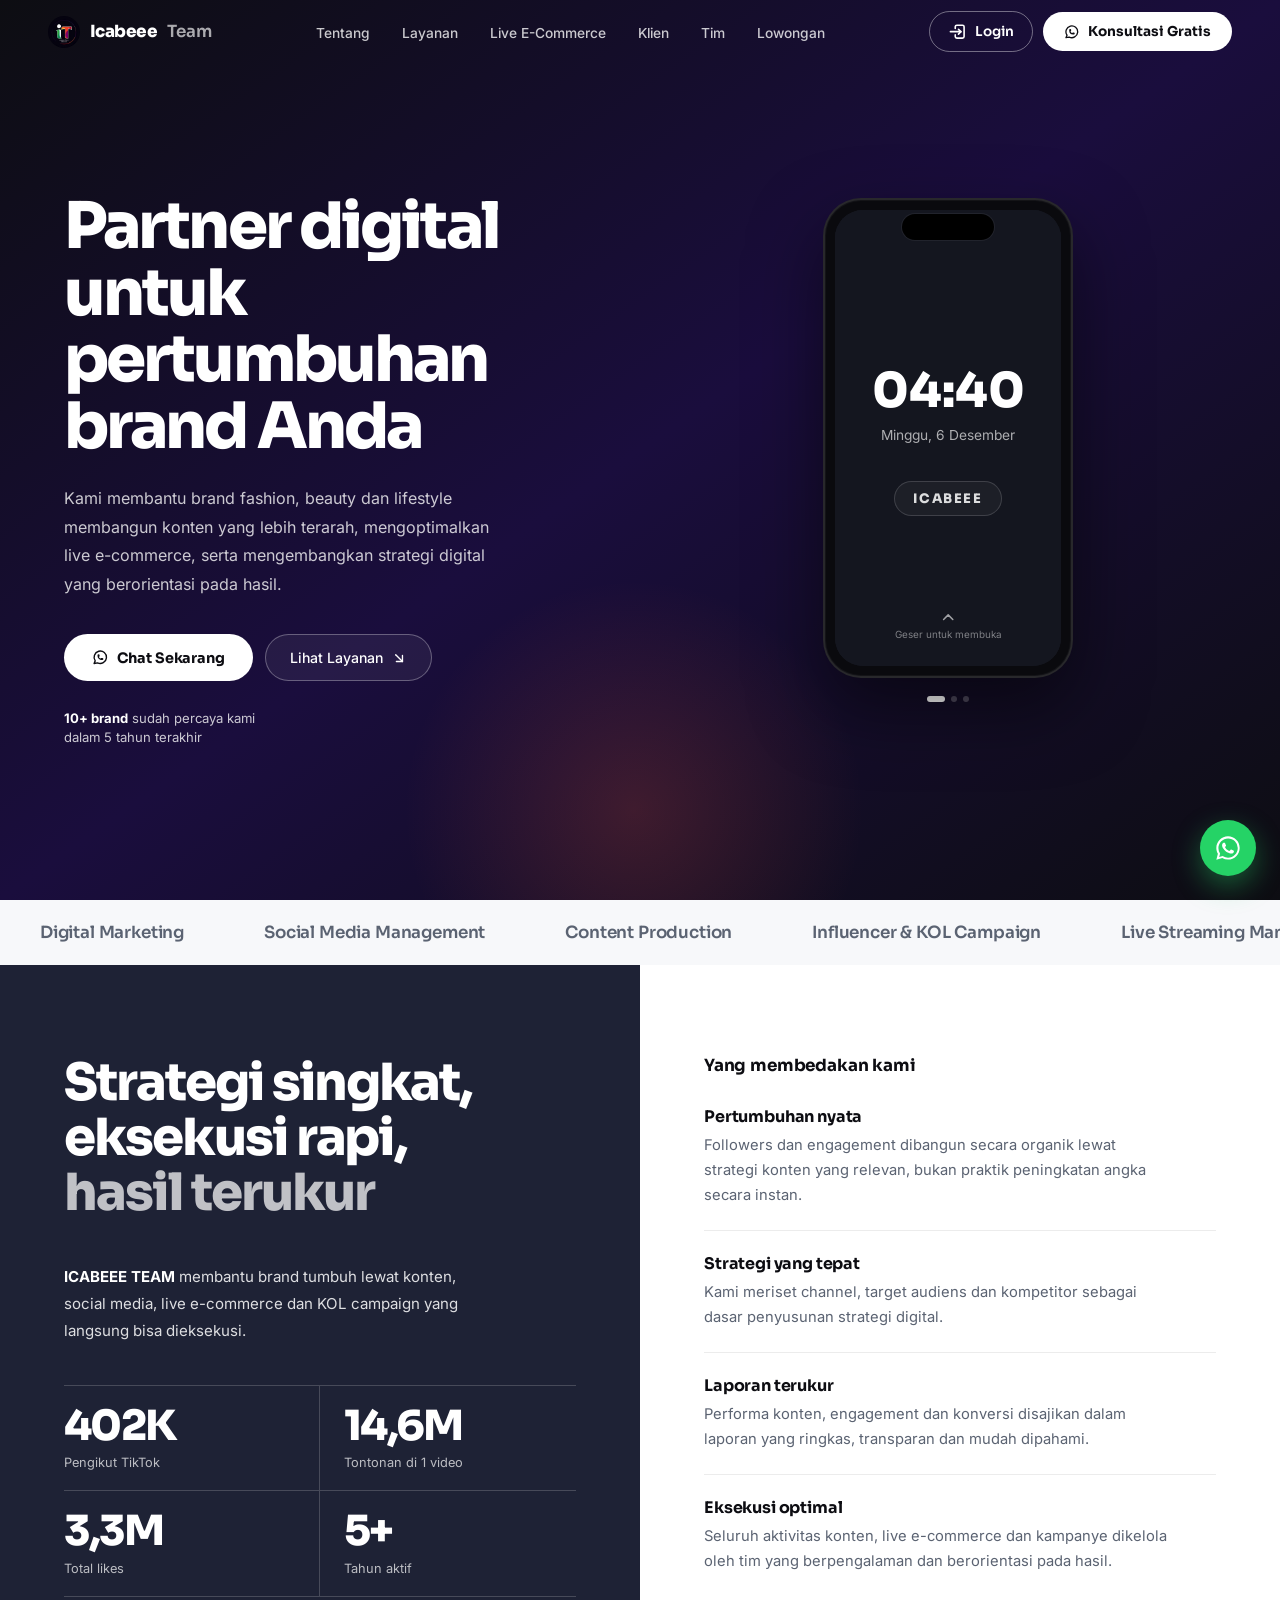
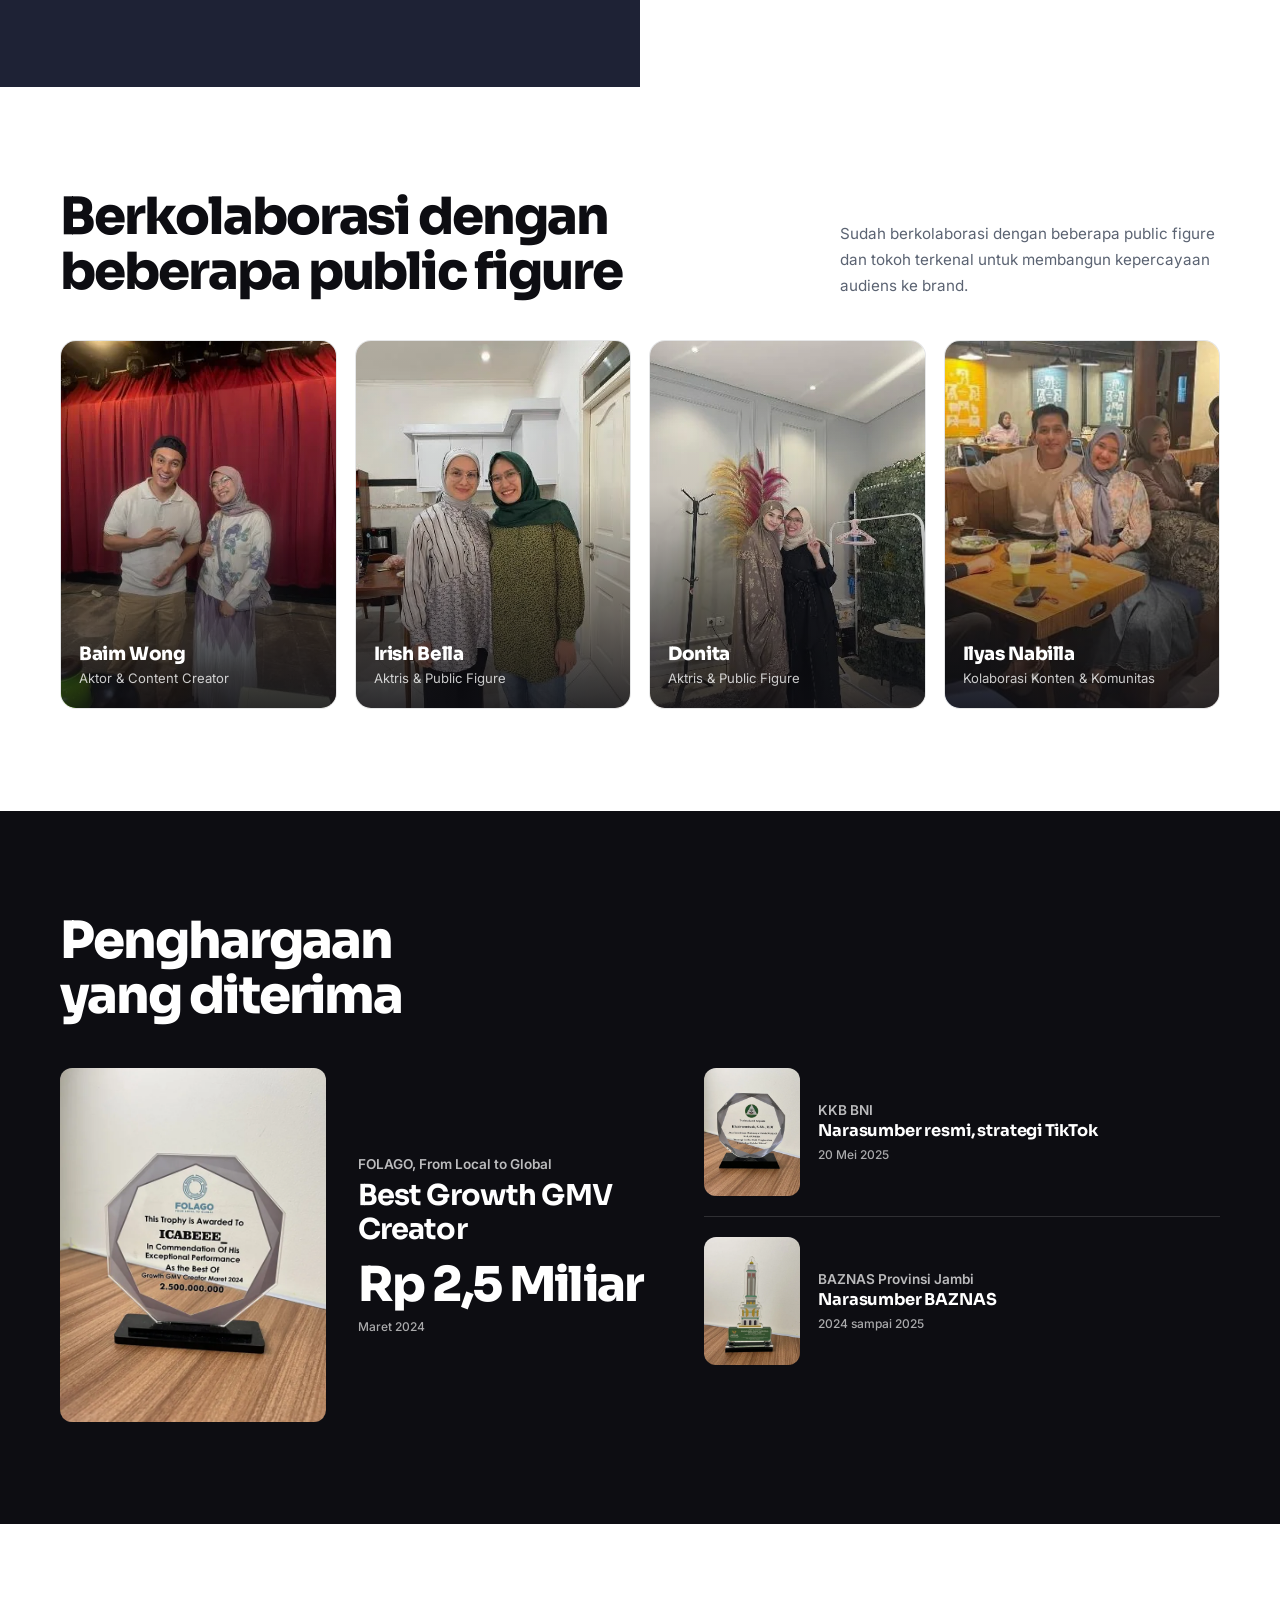
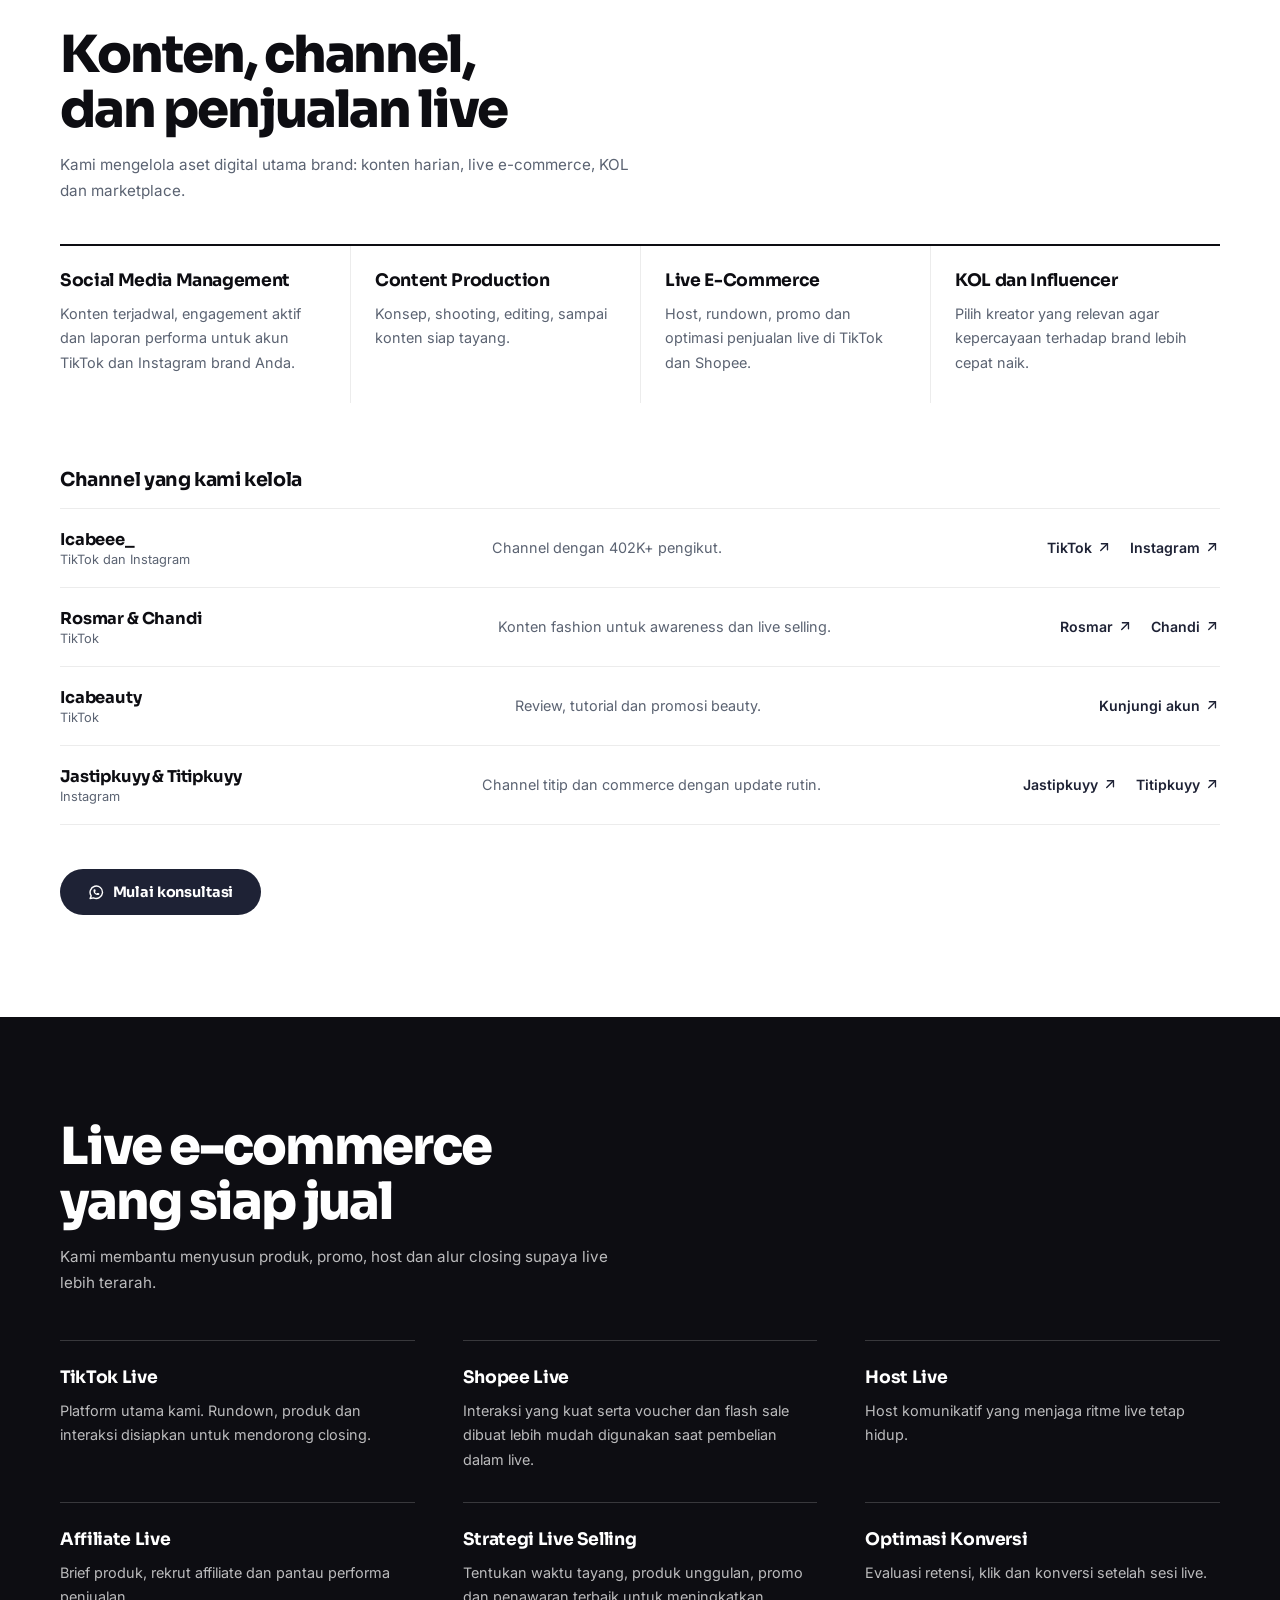
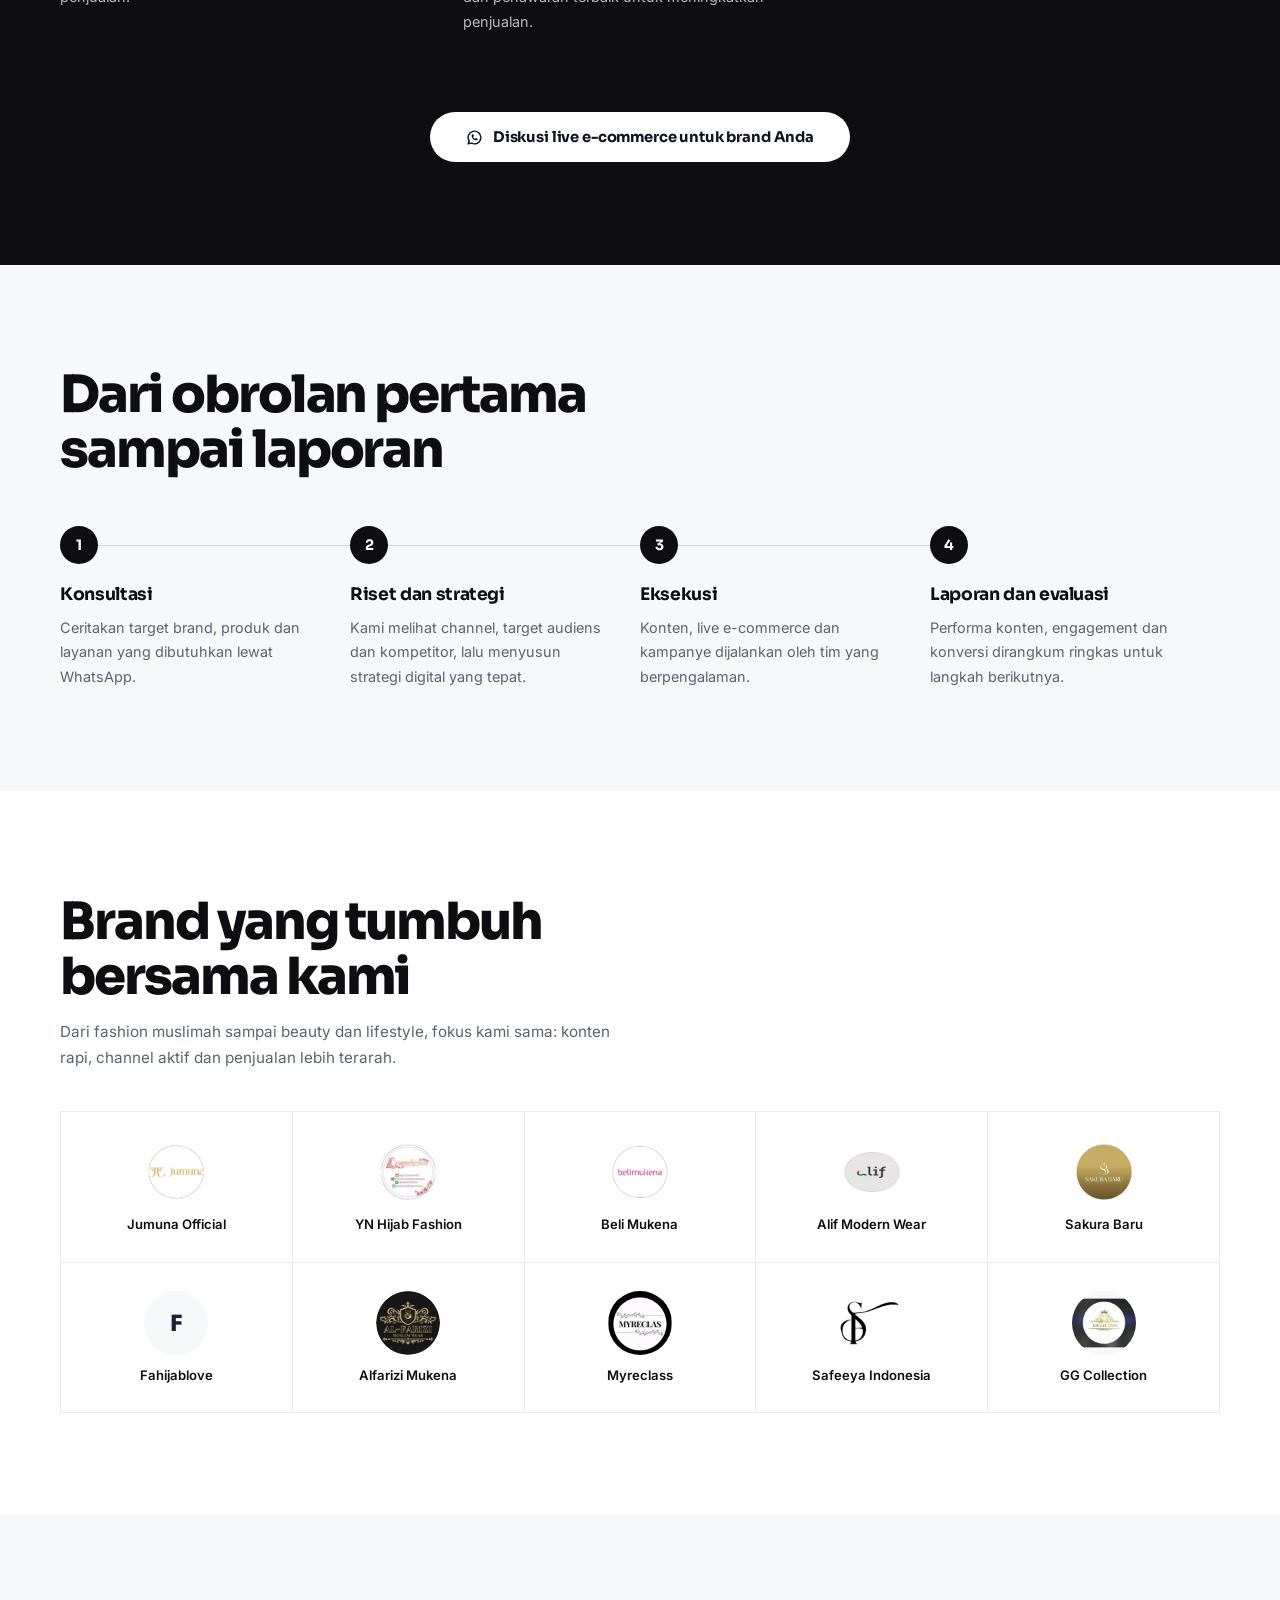
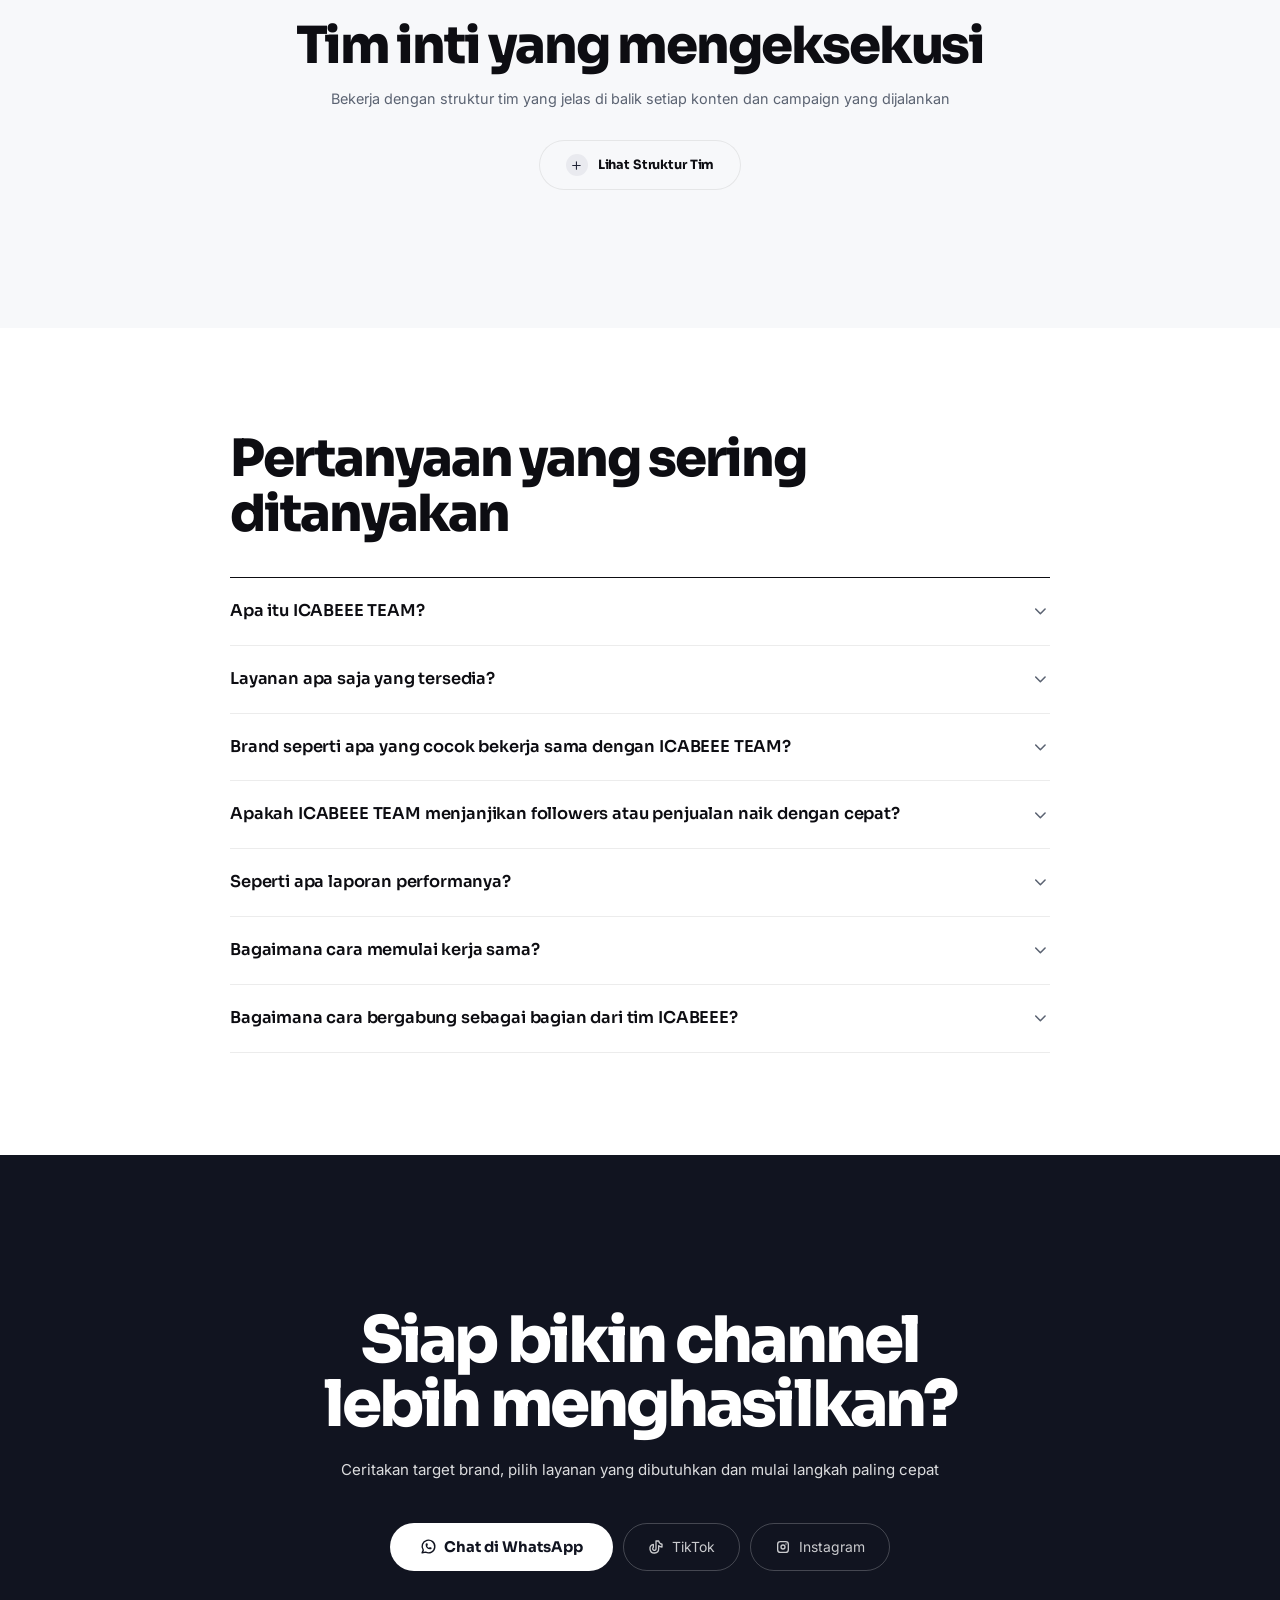
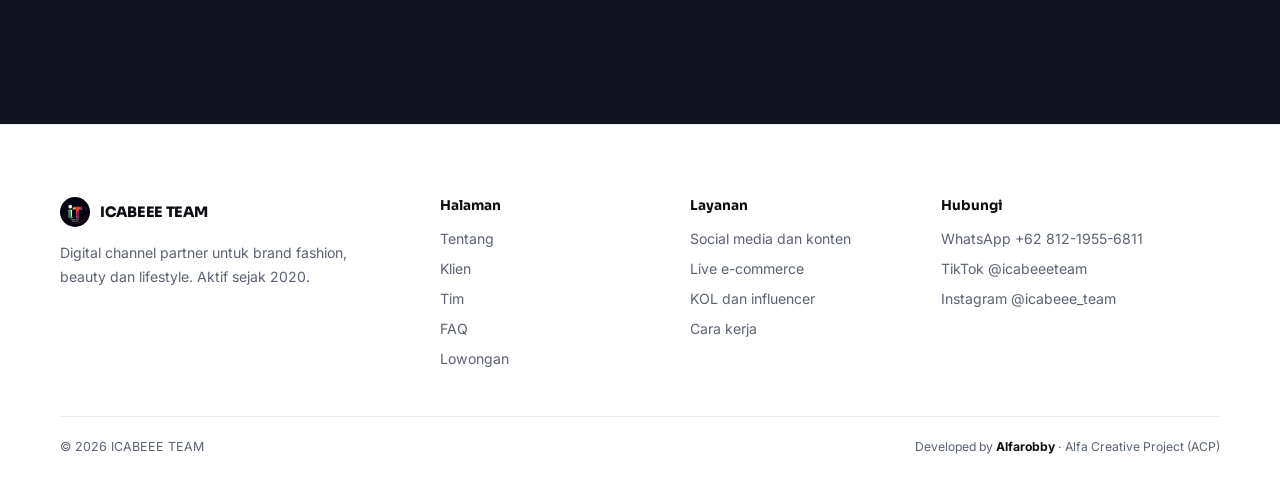
==== commit 8f080908: "SEO: WebP images, external CSS/JS, favicon.ico, noindex login Co-Authored-By: Claude Sonnet 5.5 <nor" ====
--- a/index.html
+++ b/index.html
@@ -25,511 +25,13 @@
 <meta name="twitter:title" content="ICABEEE TEAM | Agensi Live E-Commerce, Social Media & KOL">
 <meta name="twitter:description" content="ICABEEE TEAM, partner digital untuk brand fashion, beauty dan lifestyle: live e-commerce TikTok dan Shopee, social media, produksi konten dan KOL campaign.">
 <meta name="twitter:image" content="https://icabeee.id/og-image.png">
-<link rel="icon" type="image/x-icon" href="/favicon.ico">
+<link rel="icon" href="/favicon.ico" sizes="48x48">
+<link rel="icon" type="image/png" sizes="48x48" href="/favicon-48.png">
 <link rel="icon" type="image/png" sizes="512x512" href="/favicon-512.png">
 <link rel="apple-touch-icon" sizes="180x180" href="/apple-touch-icon.png">
 <link rel="preload" href="fonts/sora.woff2" as="font" type="font/woff2" crossorigin>
 <link rel="preload" href="fonts/inter.woff2" as="font" type="font/woff2" crossorigin>
-<style>
-@font-face{font-family:'Sora';font-style:normal;font-weight:100 800;font-display:swap;src:url(fonts/sora.woff2) format('woff2')}
-@font-face{font-family:'Inter';font-style:normal;font-weight:100 900;font-display:swap;src:url(fonts/inter.woff2) format('woff2')}
-:root{--bg: #FFFFFF; --surface: #F7F8FA; --surface-2: #F0F1F5; --ink: #0D0D12; --muted: #5B6372; --border: rgba(13,13,18,0.08); --violet: #1E2235; --violet-deep: #111420; --violet-soft: #E9EAEF; --coral: #FF5C39; --coral-soft: #FFF0ED; --gold: #D99A33; --gold-soft: #FFF8EB; --green: #059669; --green-soft: #ECFDF5; --cream: #FFFFFF; --df: 'Sora', sans-serif; --di: 'Inter', sans-serif; --ease: cubic-bezier(0.16, 1, 0.3, 1); --ease-spring: cubic-bezier(0.34, 1.56, 0.64, 1);}
-*, *::before, *::after{box-sizing: border-box; margin: 0; padding: 0;}
-html{scroll-behavior: smooth;}
-body{font-family: var(--di); background: var(--bg); color: var(--ink); overflow-x: hidden; -webkit-font-smoothing: antialiased; -moz-osx-font-smoothing: grayscale;}
-::selection{background: var(--violet); color: var(--cream);}
-a{text-decoration: none;}
-img{max-width: 100%; display: block;}
-a:focus-visible, button:focus-visible{outline: 2px solid var(--violet); outline-offset: 3px; border-radius: 4px;}
-.livecom-sec a:focus-visible, .cta-sec a:focus-visible, .about-left a:focus-visible{outline-color: var(--cream);}
-#loader{position: fixed; inset: 0; z-index: 9999; background: var(--violet-deep); display: flex; align-items: center; justify-content: center; transition: opacity .5s ease, visibility .5s ease;}
-#loader .scene{display: flex; align-items: center; justify-content: center; width: 100%; padding: 3rem 0; background: transparent;}
-#loader .logo-wrap{position: relative; display: flex; flex-direction: column; align-items: center; gap: 10px; animation: float-idle 4s ease-in-out 1.8s infinite;}
-#loader .letters-row{display: flex; align-items: flex-end; gap: 6px;}
-#loader .letter-i{display: flex; flex-direction: column; align-items: center; gap: 5px;}
-#loader .dot{width: 20px; height: 20px; border-radius: 50%; background: #ffffff; opacity: 0; transform: translateY(-40px) scale(0); animation: dot-drop 0.35s cubic-bezier(0.34,1.56,0.64,1) 0.1s forwards;}
-@keyframes dot-drop{to { opacity: 1; transform: translateY(0) scale(1); }}
-#loader .i-body{position: relative; width: 22px; height: 62px; opacity: 0; transform: scaleY(0); transform-origin: bottom center; animation: i-grow 0.4s cubic-bezier(0.34,1.4,0.64,1) 0.4s forwards;}
-@keyframes i-grow{to { opacity: 1; transform: scaleY(1); }}
-#loader .i-green{position: absolute; left: 0; top: 0; width: 14px; height: 62px; background: linear-gradient(175deg, #25a85a 0%, #1d8848 40%, #0f6830 100%); border-radius: 3px 0 0 8px; clip-path: polygon(0 0, 80% 0, 100% 30%, 80% 100%, 0 100%);}
-#loader .i-blue{position: absolute; right: 0; top: 8px; width: 10px; height: 40px; background: linear-gradient(180deg, #7ecfef 0%, #4ab8e8 60%, #2590c8 100%); border-radius: 0 2px 6px 0; clip-path: polygon(0 5%, 100% 0, 100% 100%, 0 95%); opacity: 0.9;}
-#loader .letter-T{position: relative; width: 80px; height: 80px;}
-#loader .T-bar{position: absolute; top: 0; left: 0; width: 80px; height: 36px; opacity: 0; transform: scaleX(0); transform-origin: center center; animation: T-bar-grow 0.4s cubic-bezier(0.34,1.4,0.64,1) 0.75s forwards; border-radius: 6px 10px 0 0; overflow: hidden;}
-@keyframes T-bar-grow{to { opacity: 1; transform: scaleX(1); }}
-#loader .T-bar-left{position: absolute; left: 0; top: 0; width: 55%; height: 100%; background: linear-gradient(135deg, #d93a0a 0%, #e85520 40%, #f07030 100%); clip-path: polygon(0 0, 100% 0, 85% 100%, 0 100%);}
-#loader .T-bar-bump{position: absolute; left: 28%; top: -2px; width: 30%; height: 60%; background: radial-gradient(ellipse at 50% 100%, #f5a020 0%, #ef8010 100%); border-radius: 50% 50% 0 0;}
-#loader .T-bar-right{position: absolute; right: 0; top: 0; width: 50%; height: 100%; background: linear-gradient(135deg, #cc2860 0%, #b03090 60%, #9038c0 100%); clip-path: polygon(15% 0, 100% 0, 100% 100%, 0 100%);}
-#loader .T-stem{position: absolute; top: 18px; left: 50%; transform: translateX(-50%) scaleY(0); transform-origin: top center; width: 26px; height: 62px; opacity: 0; animation: T-stem-grow 0.4s cubic-bezier(0.34,1.3,0.64,1) 1.05s forwards; border-radius: 0 0 4px 4px; overflow: hidden;}
-@keyframes T-stem-grow{to { opacity: 1; transform: translateX(-50%) scaleY(1); }}
-#loader .T-stem-left{position: absolute; left: 0; top: 0; width: 55%; height: 100%; background: linear-gradient(180deg, #c030a0 0%, #9030b8 60%, #7030d0 100%);}
-#loader .T-stem-right{position: absolute; right: 0; top: 0; width: 55%; height: 100%; background: linear-gradient(180deg, #8040d0 0%, #6030c0 60%, #5020b0 100%); clip-path: polygon(30% 0, 100% 0, 100% 100%, 0 100%);}
-#loader .T-stem-purple{position: absolute; right: -2px; top: 10%; width: 8px; height: 70%; background: #c060e8; border-radius: 0 3px 3px 0; opacity: 0.6;}
-#loader .brand-text{text-align: center; opacity: 0; transform: translateY(14px); animation: text-rise 0.4s ease 1.2s forwards;}
-@keyframes text-rise{to { opacity: 1; transform: translateY(0); }}
-#loader .brand-name{font-family: 'Segoe UI', Arial, sans-serif; font-size: 17px; font-weight: 600; color: #ffffff; letter-spacing: 1.2px;}
-#loader .brand-sub{font-family: 'Segoe UI', Arial, sans-serif; font-size: 12px; font-weight: 400; color: rgba(255,255,255,0.72); letter-spacing: 3.5px; text-transform: uppercase;}
-@keyframes float-idle{0%, 100% { transform: translateY(0px); } 50% { transform: translateY(-8px); }}
-#loader .spark{position: absolute; border-radius: 50%; pointer-events: none; opacity: 0;}
-#loader .spark-dot{animation: spark-fly 0.5s ease-out 0.4s forwards;}
-#loader .spark-i{animation: spark-fly 0.5s ease-out 0.7s forwards;}
-#loader .spark-bar{animation: spark-fly 0.5s ease-out 1.0s forwards;}
-#loader .spark-stem{animation: spark-fly 0.5s ease-out 1.3s forwards;}
-@keyframes spark-fly{0% { opacity: 1; transform: translate(0,0) scale(1); } 100% { opacity: 0; transform: translate(var(--sx), var(--sy)) scale(0); }}
-nav{position: fixed; top: 0; left: 0; right: 0; z-index: 560; height: 64px; padding: 0 clamp(16px, 4vw, 48px); display: flex; align-items: center; justify-content: space-between; border-bottom: 1px solid transparent; opacity: 0; transform: translateY(-12px); transition: opacity .6s var(--ease), transform .6s var(--ease), background .4s, border-color .4s, backdrop-filter .4s;}
-nav.visible{opacity: 1; transform: none;}
-nav.solid, nav.menu-open{background: rgba(255,255,255,.96); backdrop-filter: blur(20px); border-color: var(--border);}
-.logo{font-family: var(--df); font-size: 1.05rem; font-weight: 800; letter-spacing: -.03em; color: var(--ink); display: flex; align-items: center; gap: 10px;}
-.logo-mark{width: 32px; height: 32px; border-radius: 50%; display: flex; align-items: center; justify-content: center; overflow: hidden; background: var(--ink);}
-.logo-mark img{width: 100%; height: 100%; object-fit: cover; display: block;}
-.nav-links{display: flex; gap: 32px; list-style: none;}
-.nav-links a{font-size: .86rem; font-weight: 500; color: var(--muted); transition: color .2s;}
-.nav-links a:hover{color: var(--ink);}
-.nav-right{display: flex; align-items: center; gap: 10px;}
-.nav-login{display: inline-flex; align-items: center; gap: 8px; font-family: var(--df); font-weight: 600; font-size: .85rem; line-height: 1; color: var(--ink); padding: 10px 18px; border-radius: 999px; border: 1px solid rgba(13,13,18,.18); background: transparent; transition: background .2s, border-color .2s, color .2s;}
-.nav-login svg{font-size: 1.05rem;}
-.nav-login:hover{background: var(--surface-2); border-color: rgba(13,13,18,.32);}
-.nav-cta{display: inline-flex; align-items: center; gap: 8px; background: var(--ink); color: #fff; line-height: 1; padding: 11px 20px; border-radius: 999px; font-size: .85rem; font-weight: 700; font-family: var(--df); border: 1px solid transparent; transition: background .2s, color .2s, transform .15s var(--ease-spring);}
-.nav-cta:hover{background: var(--violet);}
-.nav-cta:active{transform: scale(.97);}
-nav:not(.solid):not(.menu-open) .logo{color: #fff;}
-nav:not(.solid):not(.menu-open) .logo-suffix{color: rgba(255,255,255,.65);}
-nav:not(.solid):not(.menu-open) .nav-links a{color: rgba(255,255,255,.78);}
-nav:not(.solid):not(.menu-open) .nav-links a:hover{color: #fff;}
-nav:not(.solid):not(.menu-open) .nav-login{color: #fff; border-color: rgba(255,255,255,.4);}
-nav:not(.solid):not(.menu-open) .nav-login:hover{background: rgba(255,255,255,.12); border-color: #fff;}
-nav:not(.solid):not(.menu-open) .nav-cta{background: #fff; color: var(--ink);}
-nav:not(.solid):not(.menu-open) .nav-cta:hover{background: #E9EAEF;}
-nav:not(.solid):not(.menu-open) a:focus-visible, nav:not(.solid):not(.menu-open) button:focus-visible{outline-color: #fff;}
-.hbg{display: none; align-items: center; justify-content: center; flex-direction: column; gap: 5px; width: 44px; height: 44px; padding: 0; cursor: pointer; background: transparent; border: 1px solid rgba(255,255,255,.4); border-radius: 12px; transition: background .2s, border-color .2s; -webkit-tap-highlight-color: transparent;}
-.hbg span{width: 20px; height: 2px; background: #fff; border-radius: 2px; display: block; transition: transform .3s var(--ease), opacity .2s, background .2s;}
-.hbg:hover{background: rgba(255,255,255,.12);}
-nav.solid .hbg, nav.menu-open .hbg{border-color: rgba(13,13,18,.18);}
-nav.solid .hbg:hover, nav.menu-open .hbg:hover{background: var(--surface-2);}
-nav.solid .hbg span, nav.menu-open .hbg span{background: var(--ink);}
-.hbg.open span:nth-child(1){transform: translateY(7px) rotate(45deg);}
-.hbg.open span:nth-child(2){opacity: 0;}
-.hbg.open span:nth-child(3){transform: translateY(-7px) rotate(-45deg);}
-.mm-overlay{display: none; position: fixed; top: 64px; left: 0; right: 0; bottom: 0; background: rgba(13,13,18,.5); z-index: 520;}
-.mm-overlay.open{display: block;}
-.mm{display: none; position: fixed; top: 64px; left: 0; right: 0; max-height: calc(100vh - 64px); max-height: calc(100dvh - 64px); overflow-y: auto; background: #fff; border-bottom: 1px solid var(--border); padding: 6px 20px 24px; z-index: 550; flex-direction: column;}
-.mm.open{display: flex;}
-.mm-link{font-family: var(--df); font-size: 1rem; font-weight: 600; color: var(--ink); padding: 16px 0; border-bottom: 1px solid var(--border); transition: color .15s;}
-.mm-link:hover{color: var(--muted);}
-.mm-actions{display: flex; flex-direction: column; gap: 10px; margin-top: 20px;}
-.mm-btn{display: flex; align-items: center; justify-content: center; gap: 8px; padding: 14px 16px; border-radius: 12px; line-height: 1; font-family: var(--df); font-size: .95rem; font-weight: 700;}
-.mm-btn svg{font-size: 1.1rem;}
-.mm-btn-outline{color: var(--ink); border: 1px solid rgba(13,13,18,.2);}
-.mm-btn-outline:hover{background: var(--surface);}
-.mm-btn-solid{background: var(--ink); color: #fff; border: 1px solid var(--ink);}
-.mm-btn-solid:hover{background: var(--violet);}
-#hero{min-height: 100vh; display: grid; grid-template-columns: 1fr 1fr; align-items: center; padding: 0; position: relative; overflow: hidden; background: linear-gradient(145deg, #0D0D12 0%, #1a0d3d 50%, #0d0d12 100%);}
-.hero-glow-2{position: absolute; width: 500px; height: 500px; background: radial-gradient(circle, rgba(255,92,57,0.18) 0%, transparent 65%); border-radius: 50%; bottom: -160px; left: 30%; z-index: 0; animation: drift2 16s ease-in-out infinite alternate;}
-@keyframes drift1{from { transform: translate(0,0) scale(1); } to { transform: translate(50px, 35px) scale(1.12); }}
-@keyframes drift2{from { transform: translate(0,0) scale(1); } to { transform: translate(-40px, -25px) scale(1.08); }}
-.hero-left{padding: 120px clamp(28px,5vw,72px) 80px; display: flex; flex-direction: column; justify-content: center; position: relative; z-index: 2;}
-.hero-h1{font-family: var(--df); font-weight: 800; font-size: clamp(2.4rem, 5vw, 4.4rem); letter-spacing: -.045em; line-height: 1.04; margin-bottom: 24px; color: #fff;}
-.hero-h1 .line{display: block; overflow: hidden;}
-.hero-h1 .line-inner{display: block; transform: translateY(105%); transition: transform .9s var(--ease);}
-.hero-h1 .line-inner.vis{transform: none;}
-.hero-h1 .line:nth-child(2) .line-inner{transition-delay: .1s;}
-.hero-h1 .line:nth-child(3) .line-inner{transition-delay: .2s;}
-.hero-sub{font-size: clamp(.88rem, 1.5vw, 1rem); color: rgba(255,255,255,.78); line-height: 1.78; max-width: 440px; margin-bottom: 36px; opacity: 0; transform: translateY(14px); transition: opacity .8s var(--ease) .38s, transform .8s var(--ease) .38s;}
-.hero-sub.vis{opacity: 1; transform: none;}
-.hero-sub strong{color: #fff; font-weight: 600;}
-.hero-cta-row{display: flex; gap: 12px; flex-wrap: wrap; opacity: 0; transform: translateY(14px); transition: opacity .8s var(--ease) .52s, transform .8s var(--ease) .52s;}
-.hero-cta-row.vis{opacity: 1; transform: none;}
-.btn-primary{display: inline-flex; align-items: center; gap: 8px; background: var(--violet); color: #fff; padding: 14px 28px; border-radius: 50px; font-family: var(--df); font-weight: 700; font-size: .9rem; letter-spacing: -.01em; transition: transform .2s var(--ease-spring), box-shadow .25s, background .25s;}
-.btn-primary:hover{transform: translateY(-2px); box-shadow: 0 16px 36px rgba(30,34,53,.28);}
-.btn-primary:active{transform: scale(0.96);}
-#hero .btn-primary{background: #fff; color: var(--ink);}
-#hero .btn-primary:hover{background: #E9EAEF; box-shadow: none;}
-.btn-ghost{display: inline-flex; align-items: center; gap: 8px; border: 1.5px solid rgba(255,255,255,.3); background: rgba(255,255,255,.06); color: #fff; padding: 14px 24px; border-radius: 50px; font-size: .88rem; font-weight: 500; transition: all .25s;}
-.btn-ghost:hover{border-color: var(--violet); color: #fff; background: rgba(30,34,53,.15);}
-.hero-trust{display: flex; align-items: center; gap: 10px; margin-top: 28px; opacity: 0; transform: translateY(12px); transition: opacity .8s var(--ease) .68s, transform .8s var(--ease) .68s;}
-.hero-trust.vis{opacity: 1; transform: none;}
-.hero-trust-text{font-size: .82rem; color: rgba(255,255,255,.78); line-height: 1.4;}
-.hero-trust-text strong{color: #fff; font-weight: 700;}
-.hero-right{position: relative; z-index: 2; height: 100vh; display: flex; align-items: center; justify-content: center; padding: 80px 48px 80px 24px; overflow: hidden;}
-.hero-visual{width: 100%; height: 100%; background: transparent; border-radius: 0; position: relative; overflow: hidden; display: flex; flex-direction: column; justify-content: center; align-items: center; padding: 40px; box-shadow: none; opacity: 0; transform: translateX(40px); transition: opacity .9s var(--ease) .2s, transform .9s var(--ease) .2s;}
-.hero-visual.vis{opacity: 1; transform: none;}
-.htc-wrap{display: flex; flex-direction: column; align-items: center; gap: 18px;}
-.htc-frame{width: 250px; height: 480px; background: #0a0a0e; border-radius: 38px; padding: 10px; border: 2px solid rgba(255,255,255,.12); box-shadow: 0 30px 70px rgba(0,0,0,.5), 0 0 0 1px rgba(255,255,255,.04) inset; position: relative;}
-.htc-notch{position: absolute; top: 14px; left: 50%; transform: translateX(-50%); width: 92px; height: 26px; background: #000; border-radius: 999px; z-index: 20; box-shadow: 0 0 0 1px rgba(255,255,255,.06);}
-.htc-screen{width: 100%; height: 100%; border-radius: 28px; overflow: hidden; position: relative; background: #181A24; display: flex; align-items: center; justify-content: center; padding: 26px 22px;}
-.htc-card{position: absolute; inset: 26px 22px; display: flex; flex-direction: column; justify-content: center; opacity: 0; transform: translateY(14px); transition: opacity .55s var(--ease), transform .55s var(--ease); pointer-events: none;}
-.htc-card.active{opacity: 1; transform: none; pointer-events: auto;}
-.htc-lock{position: absolute; inset: 0; display: flex; flex-direction: column; align-items: center; justify-content: center; z-index: 10; overflow: hidden; background: #14161F; transition: transform .75s cubic-bezier(.6,0,.15,1), opacity .6s ease .05s, filter .75s cubic-bezier(.6,0,.15,1);}
-.htc-lock-time{font-family: var(--df); font-weight: 800; font-size: 3rem; color: #fff; opacity: 0; transform: translateY(8px); animation: htcFadeIn .5s ease .15s forwards; position: relative; z-index: 2;}
-.htc-lock-date{font-size: .86rem; color: rgba(255,255,255,.65); margin-top: 6px; opacity: 0; transform: translateY(8px); animation: htcFadeIn .5s ease .3s forwards; position: relative; z-index: 2;}
-.htc-lock-logo{margin-top: 38px; font-family: var(--df); font-weight: 800; font-size: .82rem; letter-spacing: .12em; color: rgba(255,255,255,.85); padding: 8px 18px; border-radius: 999px; border: 1px solid rgba(255,255,255,.15); background: rgba(255,255,255,.04); opacity: 0; transform: translateY(8px); animation: htcFadeIn .5s ease .5s forwards; position: relative; z-index: 2;}
-.htc-lock-swipe{position: absolute; bottom: 26px; left: 0; right: 0; display: flex; flex-direction: column; align-items: center; gap: 2px; opacity: 0; z-index: 2; animation: htcFadeIn .5s ease .9s forwards, htcBounce 1.4s ease 1.4s infinite;}
-.htc-lock-swipe svg{font-size: 1rem; color: rgba(255,255,255,.6);}
-.htc-lock-swipe span{font-size: .62rem; color: rgba(255,255,255,.45);}
-@keyframes htcFadeIn{to { opacity: 1; transform: none; }}
-@keyframes htcBounce{0%, 100% { transform: translateY(0); } 50% { transform: translateY(-6px); }}
-.htc-lock.unlocking{transform: translateY(-100%) scale(.96); opacity: 0; filter: blur(6px);}
-.htc-lock-sweep{position: absolute; inset: 0; z-index: 3; pointer-events: none; background: linear-gradient(115deg, transparent 40%, rgba(255,255,255,.35) 50%, transparent 60%); transform: translateX(-120%); opacity: 0;}
-.htc-lock.unlocking .htc-lock-sweep{animation: htcSweep .6s ease forwards;}
-@keyframes htcSweep{0% { transform: translateX(-120%); opacity: .9; } 100% { transform: translateX(120%); opacity: 0; }}
-.htc-quote-ico{width: 30px; height: 30px; display: flex; align-items: center; justify-content: flex-start; margin-bottom: 12px;}
-.htc-quote-ico svg{font-size: 1.5rem; color: rgba(255,255,255,.28);}
-.htc-text{font-size: .84rem; line-height: 1.55; color: rgba(255,255,255,.9); margin-bottom: 16px;}
-.htc-stars{display: flex; gap: 3px; margin-bottom: 18px;}
-.htc-stars svg{font-size: .72rem; color: #f5a020;}
-.htc-author{display: flex; align-items: center; gap: 11px;}
-.htc-avatar{width: 38px; height: 38px; border-radius: 50%; flex-shrink: 0; background: var(--violet); display: flex; align-items: center; justify-content: center; font-family: var(--df); font-weight: 800; font-size: .7rem; color: #fff;}
-.htc-name{font-size: .76rem; font-weight: 700; color: #fff;}
-.htc-role{font-size: .64rem; color: rgba(255,255,255,.5); margin-top: 2px;}
-.htc-dots{display: flex; gap: 6px;}
-.htc-dot{width: 6px; height: 6px; border-radius: 50%; background: rgba(255,255,255,.25); border: none; padding: 0; cursor: pointer; transition: background .3s, width .3s;}
-.htc-dot.active{background: #fff; width: 18px; border-radius: 4px;}
-@media (max-width: 900px){#hero{grid-template-columns: 1fr; min-height: auto;}
-.hero-right{height: auto; min-height: 0; padding: 20px 20px 48px;}
-.hero-visual{border-radius: 20px;}
-.hero-left{padding: 90px 20px 28px; text-align: left;}}
-@media (max-width: 600px){.hero-h1{font-size: clamp(1.75rem,8vw,2.6rem);}
-.htc-frame{width: 210px; height: 410px;}
-.htc-notch{width: 70px; height: 16px;}
-.htc-card{inset: 22px 18px;}
-.htc-text{font-size: .78rem;}}
-.marquee-wrap{overflow: hidden; padding: 22px 0; background: var(--surface);}
-.marquee-track{display: flex; gap: 0; white-space: nowrap; animation: marquee 30s linear infinite;}
-.marquee-track:hover{animation-play-state: paused;}
-.marquee-item{display: inline-flex; align-items: center; padding: 0 40px; font-family: var(--df); font-size: clamp(.85rem, 1.6vw, 1.05rem); font-weight: 600; letter-spacing: -.01em; color: var(--muted); flex-shrink: 0; transition: color .25s;}
-.marquee-item:hover{color: var(--ink);}
-@keyframes marquee{from { transform: translateX(0); } to { transform: translateX(-50%); }}
-.section{padding: clamp(48px,7vw,130px) clamp(20px,5vw,60px);}
-.section-h2{font-family: var(--df); font-weight: 800; font-size: clamp(1.8rem, 4.5vw, 3.2rem); letter-spacing: -.04em; line-height: 1.08; color: var(--ink);}
-.rv{opacity: 0; transform: translateY(32px); transition: all .8s var(--ease);}
-.rv.vis{opacity: 1; transform: none;}
-.rv-l{opacity: 0; transform: translateX(-28px); transition: all .8s var(--ease);}
-.rv-l.vis{opacity: 1; transform: none;}
-.rv-r{opacity: 0; transform: translateX(28px); transition: all .8s var(--ease);}
-.rv-r.vis{opacity: 1; transform: none;}
-.about-sec{display: grid; grid-template-columns: 1fr 1fr; gap: 0; min-height: 60vh;}
-.about-left{background: var(--violet); color: var(--cream); padding: clamp(48px,7vw,96px) clamp(32px,5vw,72px); display: flex; flex-direction: column; justify-content: center; position: relative; overflow: hidden;}
-.about-left .section-h2{color: var(--cream); margin-bottom: 24px; position: relative; z-index: 1;}
-.about-left .section-h2 em{font-style: normal; color: rgba(255,255,255,.72); font-weight: 800;}
-.about-left p{font-size: .94rem; color: rgba(255,255,255,.85); line-height: 1.78; max-width: 400px; position: relative; z-index: 1;}
-.about-left p strong{color: var(--cream); font-weight: 700;}
-.collabs-sec{background: var(--bg);}
-.collabs-inner{max-width: 1200px; margin: 0 auto;}
-.collabs-head{display: flex; align-items: flex-end; justify-content: space-between; margin-bottom: 40px; gap: 20px;}
-.collabs-head p{font-size: .88rem; color: var(--muted); line-height: 1.7; max-width: 320px; text-align: right;}
-.collab-grid{display: grid; grid-template-columns: repeat(4, 1fr); gap: 18px;}
-.collab-card{position: relative; overflow: hidden; aspect-ratio: 3/4; border-radius: 16px; border: 1px solid var(--border); background: var(--surface);}
-.collab-card img{width: 100%; height: 100%; object-fit: cover; object-position: center top; transition: transform .5s var(--ease);}
-.collab-card:hover img{transform: scale(1.06);}
-.collab-overlay{position: absolute; inset: 0; background: linear-gradient(to top, rgba(13,13,18,.85) 0%, rgba(13,13,18,.08) 60%, transparent 100%);}
-.collab-info{position: absolute; bottom: 0; left: 0; right: 0; padding: 20px 18px;}
-.collab-name{font-family: var(--df); font-size: 1.15rem; font-weight: 800; letter-spacing: -.02em; line-height: 1.2; color: var(--cream);}
-.collab-role{font-size: .82rem; color: rgba(255,255,255,.78); margin-top: 4px; line-height: 1.4;}
-.cta-sec{position: relative; overflow: hidden; padding: clamp(80px,12vw,160px) clamp(20px,5vw,60px); text-align: center; background: var(--violet-deep); color: var(--cream);}
-.cta-inner{position: relative; z-index: 1; max-width: 620px; margin: 0 auto;}
-.cta-sec h2{font-family: var(--df); font-size: clamp(2.2rem, 5.5vw, 4rem); font-weight: 800; letter-spacing: -.045em; line-height: 1; margin-bottom: 20px; color: var(--cream);}
-.cta-sec h2 .hi{color: #ffffff;}
-.cta-sec p{font-size: .94rem; color: rgba(255,255,255,.85); line-height: 1.72; margin-bottom: 40px;}
-.cta-btns{display: flex; gap: 10px; justify-content: center; flex-wrap: wrap;}
-.cta-wa{display: inline-flex; align-items: center; gap: 8px; background: var(--cream); color: var(--violet-deep); padding: 15px 30px; border-radius: 50px; font-family: var(--df); font-weight: 700; font-size: .92rem; transition: all .25s;}
-.cta-wa:hover{transform: translateY(-2px); box-shadow: 0 14px 32px rgba(0,0,0,.18);}
-.cta-ghost-btn{display: inline-flex; align-items: center; gap: 8px; border: 1px solid rgba(255,255,255,.22); color: rgba(255,255,255,.78); padding: 15px 24px; border-radius: 50px; font-size: .87rem; transition: all .25s;}
-.cta-ghost-btn:hover{border-color: rgba(255,255,255,.5); color: var(--cream);}
-footer{border-top: 1px solid var(--border); padding: 28px clamp(20px,5vw,60px); display: flex; align-items: center; justify-content: space-between; gap: 16px; flex-wrap: wrap; background: var(--bg);}
-.footer-brand{font-family: var(--df); font-size: .9rem; font-weight: 800; letter-spacing: -.02em; color: var(--ink);}
-.footer-brand-row{display: flex; align-items: center; gap: 10px;}
-.footer-logo{width: 30px; height: 30px; border-radius: 50%; overflow: hidden; flex-shrink: 0;}
-.footer-logo img{width: 100%; height: 100%; object-fit: cover; display: block;}
-.footer-copy{font-size: .76rem; color: var(--muted);}
-.footer-credit{flex: 0 0 100%; text-align: center; font-size: .76rem; color: var(--muted); margin-top: 8px;}
-.footer-credit strong{color: var(--ink); font-weight: 700;}
-.footer-links{display: flex; gap: 22px;}
-.footer-links a{font-size: .76rem; color: var(--muted); transition: color .2s; font-weight: 500;}
-.footer-links a:hover{color: var(--violet);}
-.wa-float{position: fixed; right: 24px; bottom: 24px; z-index: 450; width: 56px; height: 56px; border-radius: 50%; background: #25D366; color: #fff; display: flex; align-items: center; justify-content: center; font-size: 1.5rem; box-shadow: 0 10px 28px rgba(37,211,102,.4); transition: transform .25s var(--ease), box-shadow .25s var(--ease); opacity: 0; transform: translateY(16px) scale(.9);}
-.wa-float.vis{opacity: 1; transform: none;}
-.wa-float:hover{transform: translateY(-3px) scale(1.05); box-shadow: 0 14px 34px rgba(37,211,102,.5);}
-@media (max-width: 600px){.wa-float{width: 50px; height: 50px; right: 16px; bottom: 16px;}
-.wa-float svg{width: 24px; height: 24px;}}
-@media (max-width: 900px){.about-sec{grid-template-columns: 1fr;}
-.collab-grid{grid-template-columns: repeat(2, 1fr); gap: 12px;}
-.nav-links, .nav-right{display: none;}
-.hbg{display: flex;}
-.collabs-head{flex-direction: column; align-items: flex-start;}
-.collabs-head p{text-align: left;}}
-@media (max-width: 600px){.collab-grid{grid-template-columns: 1fr 1fr; gap: 10px;}
-.collab-info{padding: 14px 12px;}
-.collab-name{font-size: .95rem;}
-.collab-role{font-size: .72rem;}}
-@media (prefers-reduced-motion: reduce){*, *::before, *::after{animation-duration: 0.001ms !important; transition-duration: 0.001ms !important;}}
-.logo-suffix{color: var(--muted); font-weight: 600; letter-spacing: 0;}
-.ecosystem-sec{background: var(--bg);}
-.ecosystem-inner{max-width: 1200px; margin: 0 auto;}
-.acc-toggle{display: flex; align-items: center; justify-content: center; gap: 10px; margin: 28px auto 0; padding: 13px 26px; background: var(--surface); border: 1px solid var(--border); border-radius: 50px; font-family: var(--df); font-size: .8rem; font-weight: 700; letter-spacing: -.01em; color: var(--ink); cursor: pointer; transition: all .25s; width: max-content;}
-.acc-toggle:hover{border-color: rgba(30,34,53,.2); box-shadow: 0 8px 24px rgba(29,26,36,.06); transform: translateY(-1px);}
-.acc-toggle .acc-toggle-ico{width: 22px; height: 22px; border-radius: 50%; background: var(--violet-soft); color: var(--violet); display: flex; align-items: center; justify-content: center; font-size: .7rem; transition: transform .35s ease;}
-.acc-toggle[aria-expanded="true"] .acc-toggle-ico{transform: rotate(135deg);}
-.acc-toggle[aria-expanded="true"]{background: var(--ink); color: var(--cream); border-color: var(--ink);}
-.acc-toggle[aria-expanded="true"] .acc-toggle-ico{background: rgba(255,255,255,.18); color: var(--cream);}
-.acc-panel{display: grid; grid-template-rows: 0fr; opacity: 0; transition: grid-template-rows .45s cubic-bezier(.4,0,.2,1), opacity .35s ease;}
-.acc-panel[data-open="true"]{grid-template-rows: 1fr; opacity: 1;}
-.acc-panel-inner{overflow: hidden; min-height: 0;}
-.acc-panel[data-open="true"] .acc-panel-inner{overflow: visible;}
-.livecom-sec{background: var(--ink); color: var(--cream);}
-.livecom-inner{max-width: 1200px; margin: 0 auto;}
-.livecom-head{max-width: 600px; margin-bottom: 36px;}
-.livecom-head .section-h2{color: var(--cream);}
-.livecom-head p{margin-top: 14px; font-size: .9rem; color: rgba(255,255,255,.72); line-height: 1.72;}
-.livecom-cta{margin-top: 48px; text-align: center;}
-.livecom-cta a{display: inline-flex; align-items: center; gap: 10px; background: var(--cream); color: var(--violet-deep); padding: 16px 36px; border-radius: 50px; font-family: var(--df); font-weight: 700; font-size: .92rem; letter-spacing: -.01em; transition: all .25s;}
-.livecom-cta a:hover{transform: translateY(-2px); box-shadow: 0 14px 32px rgba(0,0,0,.25);}
-.org-sec{background: var(--bg);}
-.org-inner{max-width: 900px; margin: 0 auto;}
-.org-head{text-align: center; margin-bottom: 36px;}
-.org-head p{margin-top: 14px; font-size: .9rem; color: var(--muted); line-height: 1.72;}
-.org-tree{display: flex; flex-direction: column; align-items: center; gap: 0;}
-.org-row{display: flex; gap: 16px; justify-content: center; align-items: flex-start; position: relative;}
-.org-row + .org-row{margin-top: 0;}
-.org-connector-v{width: 2px; height: 36px; background: var(--border); margin: 0 auto;}
-.org-card{background: var(--surface); border: 1px solid var(--border); border-radius: 16px; padding: 22px 20px; text-align: center; transition: all .25s; min-width: 160px; position: relative;}
-.org-card:hover{border-color: rgba(13,13,18,.22);}
-.org-card.owner{border-color: var(--violet); background: var(--violet); color: var(--cream);}
-.org-card.owner .org-role{color: rgba(255,255,255,.78);}
-.org-name{font-family: var(--df); font-size: .88rem; font-weight: 800; letter-spacing: -.02em; color: var(--ink); margin-bottom: 4px; line-height: 1.25;}
-.org-card.owner .org-name{color: var(--cream);}
-.org-role{font-size: .72rem; color: var(--muted); font-weight: 500; letter-spacing: .02em;}
-@media (max-width: 900px){.org-row{flex-wrap: wrap; row-gap: 16px;}}
-.section-cta{margin-top: 36px; text-align: center;}
-@media (max-width: 600px){.section{padding: 36px 18px;}
-.about-left{padding-left: 18px; padding-right: 18px;}}
-@media (max-width: 600px){#hero{padding-left: 18px; padding-right: 18px;}
-.btn-primary, .btn-ghost, .livecom-cta a, .cta-wa, .cta-ghost-btn{width: 100%; justify-content: center;}}
-.rv{opacity: 0; transform: translateY(40px); transition: opacity .9s var(--ease), transform .9s var(--ease); will-change: opacity, transform;}
-.rv.vis{opacity: 1; transform: none;}
-.rv-l{opacity: 0; transform: translateX(-40px); transition: opacity .9s var(--ease), transform .9s var(--ease);}
-.rv-l.vis{opacity: 1; transform: none;}
-.rv-r{opacity: 0; transform: translateX(40px); transition: opacity .9s var(--ease), transform .9s var(--ease);}
-.rv-r.vis{opacity: 1; transform: none;}
-.hero-h1 .acc, .hero-h1 .acc2{color: #ffffff; -webkit-text-fill-color: #ffffff; background: none;}
-.btn-primary, .nav-cta{transition: transform .15s var(--ease-spring), box-shadow .25s, background .25s;}
-.btn-primary:active{transform: scale(0.96);}
-.nav-cta:active{transform: scale(0.96);}
-.org-photo{width: 72px; height: 72px; border-radius: 50%; overflow: hidden; margin: 0 auto 12px; border: 3px solid var(--border); flex-shrink: 0;}
-.org-photo img{width: 100%; height: 100%; object-fit: cover; object-position: top center; display: block;}
-.org-card.owner .org-photo{border-color: rgba(255,255,255,.4);}
-.org-photo-sm{width: 60px; height: 60px; border-radius: 50%; overflow: hidden; margin: 0 auto 10px; border: 2px solid var(--border); flex-shrink: 0;}
-.org-photo-sm img{width: 100%; height: 100%; object-fit: cover; object-position: top center; display: block;}
-@keyframes orgCardIn{0% { opacity: 0; transform: translateY(40px) scale(0.82); filter: blur(4px); } 60% { opacity: 1; filter: blur(0); } 80% { transform: translateY(-6px) scale(1.02); } 100% { opacity: 1; transform: translateY(0) scale(1); filter: blur(0); }}
-@keyframes orgOwnerIn{0% { opacity: 0; transform: scale(0.6) rotate(-4deg); filter: blur(6px); } 50% { opacity: 1; filter: blur(0); transform: scale(1.08) rotate(1deg); } 75% { transform: scale(0.97) rotate(-0.5deg); } 100% { opacity: 1; transform: scale(1) rotate(0deg); filter: blur(0); }}
-@keyframes orgWireGrow{0% { transform: scaleY(0); opacity: 0; } 30% { opacity: 1; } 100% { transform: scaleY(1); opacity: 1; }}
-@keyframes orgBadgePop{0% { opacity: 0; transform: scale(0) translateY(10px); } 60% { transform: scale(1.15) translateY(-2px); } 100% { opacity: 1; transform: scale(1) translateY(0); }}
-#orgPanel .org-card.org-hidden, #orgPanel .org-connector-v.org-hidden{visibility: hidden; opacity: 0;}
-#orgPanel .org-card.org-anim-owner{visibility: visible; animation: orgOwnerIn 0.9s cubic-bezier(0.22, 1, 0.36, 1) forwards;}
-#orgPanel .org-card.org-anim-card{visibility: visible; animation: orgCardIn 0.7s cubic-bezier(0.22, 1, 0.36, 1) forwards;}
-#orgPanel .org-connector-v.org-anim-wire{visibility: visible; transform-origin: top center; animation: orgWireGrow 0.55s cubic-bezier(0.4, 0, 0.2, 1) forwards;}
-#orgPanel .org-card.org-anim-card .org-role, #orgPanel .org-card.org-anim-owner .org-role{animation: orgBadgePop 0.5s cubic-bezier(0.22, 1, 0.36, 1) 0.35s both;}
-#orgPanel .org-card.org-anim-card .org-name, #orgPanel .org-card.org-anim-owner .org-name{animation: orgBadgePop 0.5s cubic-bezier(0.22, 1, 0.36, 1) 0.2s both;}
-.award-sec{background: var(--ink);}
-.award-sec .section-h2{color: var(--cream);}
-.award-from{font-size: .85rem; font-weight: 600; color: rgba(255,255,255,.72);}
-.award-title{font-size: 1.05rem; font-weight: 700; color: var(--cream); line-height: 1.4;}
-.award-date{font-size: .75rem; color: rgba(255,255,255,.65); font-weight: 500; margin-top: 4px;}
-.award-highlight{font-size: 1.4rem; font-weight: 800; color: var(--cream); letter-spacing: -.01em;}
-@media(max-width:768px){.award-highlight{font-size: 1rem;}
-.award-title{font-size: .9rem;}
-.award-from{font-size: .65rem;}
-.award-date{font-size: .68rem;}}
-/* ═══ BAGIAN BARU / PENYESUAIAN ═══ */
-.i{width:1.15em;height:1.15em;fill:none;stroke:currentColor;stroke-width:2;stroke-linecap:round;stroke-linejoin:round;flex-shrink:0;vertical-align:-.2em}
-.i-fill{fill:currentColor;stroke:none}
-.skip{position:absolute;left:12px;top:-60px;z-index:10000;background:#fff;color:var(--ink);padding:10px 16px;border-radius:8px;font-weight:600;font-size:.9rem;transition:top .2s}
-.skip:focus{top:12px}
-.site-header{display:contents}
-main{display:block}
-html{scroll-padding-top:76px}
-.section-h2{max-width:20ch}
-.section{padding-top:clamp(64px,8vw,112px);padding-bottom:clamp(64px,8vw,112px)}
-
-/* tanpa JavaScript: semuanya tampil */
-html.no-js .rv,html.no-js .rv-l,html.no-js .rv-r{opacity:1;transform:none}
-html.no-js nav,html.no-js .wa-float,html.no-js .hero-sub,html.no-js .hero-cta-row,html.no-js .hero-trust,html.no-js .hero-visual{opacity:1;transform:none}
-html.no-js .hero-h1 .line-inner{transform:none;opacity:1}
-html.no-js .marquee-track{animation:none}
-
-/* Tentang */
-.about-sec{min-height:0}
-.about-left p{max-width:46ch}
-.stats{display:grid;grid-template-columns:1fr 1fr;gap:0;margin-top:40px;border-top:1px solid rgba(255,255,255,.18);position:relative;z-index:1}
-.stat{padding:20px 0;border-bottom:1px solid rgba(255,255,255,.18)}
-.stat:nth-child(odd){padding-right:20px;border-right:1px solid rgba(255,255,255,.18)}
-.stat:nth-child(even){padding-left:24px}
-.stat dt{font-size:.8rem;color:rgba(255,255,255,.7);order:2}
-.stat dd{font-family:var(--df);font-weight:800;font-size:clamp(1.8rem,3.4vw,2.6rem);letter-spacing:-.04em;line-height:1;margin-bottom:8px;color:#fff}
-.stat{display:flex;flex-direction:column}
-.stat dd{order:1}
-.why{padding:clamp(48px,7vw,96px) clamp(24px,5vw,72px);display:flex;flex-direction:column;justify-content:center;background:var(--bg)}
-.why h3{font-family:var(--df);font-size:1.05rem;font-weight:700;letter-spacing:-.01em;margin-bottom:8px}
-.why ul{list-style:none}
-.why li{padding:22px 0;border-top:1px solid var(--border)}
-.why li:first-child{border-top:0}
-.why li strong{font-family:var(--df);font-weight:700;font-size:1rem;letter-spacing:-.01em;display:block;margin-bottom:6px}
-.why li p{font-size:.92rem;line-height:1.7;color:var(--muted);max-width:52ch}
-
-/* Kolaborasi */
-.collabs-head{align-items:flex-end;text-align:left}
-.collabs-head p{text-align:left;max-width:38ch}
-figure{margin:0}
-
-/* Penghargaan */
-.award-sec{background:var(--ink)}
-.award-wrap{max-width:1200px;margin:0 auto}
-.award-layout{display:grid;grid-template-columns:1.15fr 1fr;gap:clamp(24px,4vw,56px);margin-top:44px;align-items:start}
-.award-main{display:grid;grid-template-columns:minmax(0,.9fr) 1fr;gap:clamp(18px,3vw,32px);align-items:center}
-.award-figure{border-radius:12px;overflow:hidden;background:#1a1d2b}
-.award-figure img{width:100%;height:auto;display:block}
-.award-main .award-title{font-family:var(--df);font-size:clamp(1.3rem,2.4vw,1.8rem);letter-spacing:-.03em;margin:6px 0 14px;line-height:1.2}
-.award-main .award-highlight{font-family:var(--df);font-size:clamp(1.9rem,4vw,3rem);letter-spacing:-.04em;line-height:1}
-.award-main .award-date{margin-top:10px}
-.award-side{display:flex;flex-direction:column}
-.award-row{display:grid;grid-template-columns:96px 1fr;gap:18px;align-items:center;padding:20px 0;border-top:1px solid rgba(255,255,255,.14)}
-.award-row:first-child{border-top:0;padding-top:0}
-.award-row .award-title{font-family:var(--df);font-size:1.02rem;letter-spacing:-.01em;margin-top:2px}
-
-/* Layanan */
-.ecosystem-sec{background:var(--bg)}
-.ecosystem-head{max-width:58ch;margin-bottom:40px}
-.ecosystem-head p,.collabs-head p,.livecom-head p,.brands-head2 p{margin-top:14px;font-size:.95rem;color:var(--muted);line-height:1.72}
-.svc-list{list-style:none;display:grid;grid-template-columns:repeat(4,1fr);border-top:2px solid var(--ink)}
-.svc-item{padding:24px 24px 28px 0}
-.svc-item+.svc-item{padding-left:24px;border-left:1px solid var(--border)}
-.svc-item h3,.lc-item h3,.step h3{font-family:var(--df);font-weight:700;font-size:1.08rem;letter-spacing:-.02em;margin-bottom:10px;line-height:1.25}
-.svc-item p,.lc-item p,.step p{font-size:.9rem;line-height:1.7;color:var(--muted)}
-.channels{margin-top:64px}
-.channels h3{font-family:var(--df);font-size:1.2rem;font-weight:700;letter-spacing:-.02em;margin-bottom:16px}
-.ch-list{list-style:none;border-top:1px solid var(--border)}
-.ch-row{display:grid;grid-template-columns:1fr 1.3fr auto;gap:24px;align-items:center;padding:20px 0;border-bottom:1px solid var(--border)}
-.ch-name{font-family:var(--df);font-weight:700;font-size:1.02rem;letter-spacing:-.01em}
-.ch-plat{font-size:.8rem;color:var(--muted);margin-top:2px}
-.ch-desc{text-align:left;font-size:.9rem;color:var(--muted);line-height:1.6}
-.ch-links{display:flex;gap:18px;flex-wrap:wrap;justify-content:flex-end}
-.ch-links a{display:inline-flex;align-items:center;gap:4px;font-size:.88rem;font-weight:600;color:var(--violet);border-bottom:1px solid transparent;transition:border-color .2s}
-.ch-links a:hover{border-bottom-color:currentColor}
-.ecosystem-sec .section-cta{text-align:left;margin-top:44px}
-
-/* Live commerce */
-.livecom-head{max-width:58ch;margin-bottom:44px}
-.livecom-head p{color:rgba(255,255,255,.72)}
-.lc-list{list-style:none;display:grid;grid-template-columns:repeat(3,1fr);column-gap:48px}
-.lc-item{padding:26px 0 30px;border-top:1px solid rgba(255,255,255,.18)}
-.lc-item h3{color:#fff}
-.lc-item p{color:rgba(255,255,255,.72)}
-
-/* Cara kerja */
-.process-sec{background:var(--surface)}
-.process-inner{max-width:1200px;margin:0 auto}
-.process{list-style:none;counter-reset:s;display:grid;grid-template-columns:repeat(4,1fr);gap:0;margin-top:48px;position:relative}
-.step{counter-increment:s;padding:0 28px 0 0;position:relative}
-.step::before{content:counter(s);display:flex;align-items:center;justify-content:center;width:38px;height:38px;border-radius:50%;background:var(--ink);color:#fff;font-family:var(--df);font-weight:700;font-size:.9rem;margin-bottom:20px;position:relative;z-index:1}
-.step::after{content:"";position:absolute;left:38px;right:0;top:19px;height:1px;background:var(--border);background:rgba(13,13,18,.16)}
-.step:last-child::after{display:none}
-
-/* Klien */
-.brands-wrap{background:var(--bg)}
-.brands-inner2{max-width:1200px;margin:0 auto}
-.brands-head2{max-width:58ch;margin-bottom:40px}
-.clients{list-style:none;display:grid;grid-template-columns:repeat(5,1fr);border-top:1px solid var(--border);border-left:1px solid var(--border)}
-.client{display:flex;flex-direction:column;align-items:center;gap:12px;padding:28px 12px;border-right:1px solid var(--border);border-bottom:1px solid var(--border);text-align:center}
-.client-logo{width:64px;height:64px;border-radius:50%;object-fit:cover;background:var(--surface)}
-.client-text{display:flex;align-items:center;justify-content:center;font-family:var(--df);font-weight:800;font-size:1.4rem;color:var(--violet)}
-.client-name{font-size:.82rem;font-weight:600;color:var(--ink);line-height:1.35}
-
-/* Struktur tim */
-.org-sec{background:var(--surface)}
-.org-head{text-align:center}
-.org-head .section-h2{margin-left:auto;margin-right:auto}
-
-/* FAQ */
-.faq-sec{background:var(--bg)}
-.faq-inner{max-width:820px;margin:0 auto}
-.faq-list{margin-top:36px;border-top:1px solid var(--ink)}
-.faq{border-bottom:1px solid var(--border)}
-.faq summary{list-style:none;cursor:pointer;display:flex;align-items:center;justify-content:space-between;gap:20px;padding:22px 0;font-family:var(--df);font-weight:600;font-size:1.02rem;letter-spacing:-.01em;line-height:1.4}
-.faq summary::-webkit-details-marker{display:none}
-.faq summary .i{transition:transform .25s var(--ease);color:var(--muted)}
-.faq[open] summary .i{transform:rotate(180deg)}
-.faq summary:focus-visible{outline:2px solid var(--violet);outline-offset:2px;border-radius:4px}
-.faq p{padding:0 40px 24px 0;color:var(--muted);line-height:1.75;font-size:.95rem;max-width:68ch}
-
-/* CTA */
-.cta-inner{max-width:780px}
-.cta-sec h2{max-width:none}
-
-/* Footer */
-footer.foot{display:block;padding:clamp(48px,6vw,72px) clamp(20px,5vw,60px) 28px;background:var(--bg)}
-.foot-grid{max-width:1200px;margin:0 auto;display:grid;grid-template-columns:1.6fr 1fr 1fr 1.3fr;gap:36px}
-.foot-brand p{margin-top:14px;font-size:.88rem;color:var(--muted);line-height:1.7;max-width:34ch}
-.foot-h{font-family:var(--df);font-size:.85rem;font-weight:700;margin-bottom:14px}
-.foot-grid ul{list-style:none;display:flex;flex-direction:column;gap:10px}
-.foot-grid ul a{font-size:.88rem;color:var(--muted);transition:color .2s}
-.foot-grid ul a:hover{color:var(--ink);text-decoration:underline}
-.foot-bottom{max-width:1200px;margin:48px auto 0;padding-top:22px;border-top:1px solid var(--border);display:flex;justify-content:space-between;gap:12px;flex-wrap:wrap;font-size:.78rem;color:var(--muted)}
-.foot-bottom .footer-credit{flex:none;margin:0;text-align:right}
-
-/* ─── Responsif ─── */
-@media(max-width:1000px){
-  .svc-list{grid-template-columns:1fr 1fr}
-  .svc-item:nth-child(3){padding-left:0;border-left:0}
-  .svc-item:nth-child(n+3){border-top:1px solid var(--border)}
-  .lc-list{grid-template-columns:1fr 1fr}
-  .process{grid-template-columns:1fr 1fr;row-gap:36px}
-  .step:nth-child(2)::after{display:none}
-  .clients{grid-template-columns:repeat(3,1fr)}
-  .foot-grid{grid-template-columns:1fr 1fr}
-}
-@media(max-width:900px){
-  .collabs-head{align-items:flex-start}
-  .why{padding:40px 18px 56px}
-  .award-layout{grid-template-columns:1fr}
-  .ch-row{grid-template-columns:1fr;gap:8px}
-  .ch-links{justify-content:flex-start;margin-top:4px}
-}
-@media(max-width:600px){
-  .section{padding-top:56px;padding-bottom:56px}
-  .svc-list,.lc-list,.process{grid-template-columns:1fr}
-  .svc-item,.svc-item+.svc-item{padding:22px 0;border-left:0;border-top:1px solid var(--border)}
-  .svc-item:first-child{border-top:0}
-  .lc-list{column-gap:0}
-  .process{row-gap:0}
-  .step{padding:0 0 28px 56px;min-height:60px}
-  .step::before{position:absolute;left:0;top:0;margin:0}
-  .step::after{display:block;left:19px;top:44px;bottom:6px;right:auto;width:1px;height:auto}
-  .step:nth-child(2)::after{display:block}
-  .step:last-child{padding-bottom:0}
-  .clients{grid-template-columns:repeat(2,1fr)}
-  .client{padding:22px 10px}
-  .award-main{grid-template-columns:1fr}
-  .award-main .award-figure{max-width:200px}
-  .award-row{grid-template-columns:80px 1fr}
-  .foot-grid{grid-template-columns:1fr 1fr;gap:28px}
-  .foot-brand{grid-column:1/-1}
-  .foot-bottom{flex-direction:column}
-  .foot-bottom .footer-credit{text-align:left}
-  .stat dd{font-size:1.7rem}
-  .faq summary{font-size:.96rem;padding:18px 0}
-  .faq p{padding-right:0}
-  .ecosystem-sec .section-cta{text-align:center}
-}
-
-/* Nav: tablet pakai menu hamburger, desktop sempit tidak berdesakan */
-.nav-links a,.nav-login,.nav-cta{white-space:nowrap}
-@media(max-width:1180px){
-  .nav-links,.nav-right{display:none}
-  .hbg{display:flex}
-}
-/* animasi geser dari kanan tidak boleh menambah lebar halaman (Safari/iPad) */
-.about-sec,.collabs-sec,.award-sec,.ecosystem-sec,.livecom-sec{overflow:hidden}
-@supports(overflow:clip){.about-sec,.collabs-sec,.award-sec,.ecosystem-sec,.livecom-sec{overflow:clip}}
-
-</style>
+<link rel="stylesheet" href="style.css?v=e90991f6">
 <noscript><style>#loader{display:none}</style></noscript>
 <script type="application/ld+json">
 {
@@ -803,7 +305,7 @@
     <li><a href="lowongan.html">Lowongan</a></li>
   </ul>
   <div class="nav-right">
-    <a href="login.html" class="nav-login" rel="nofollow">
+    <a href="login.html" class="nav-login">
       <svg class="i" aria-hidden="true"><use href="#i-login-2"/></svg> Login
     </a>
     <a href="https://wa.me/6281219556811?text=Halo%20ICABEEE%20TEAM%2C%20saya%20ingin%20konsultasi%20layanan%20untuk%20brand%20saya." class="nav-cta" target="_blank" rel="noopener noreferrer">
@@ -826,7 +328,7 @@
   <a href="#tim" class="mm-link" onclick="closeMenu()">Tim</a>
   <a href="lowongan.html" class="mm-link" onclick="closeMenu()">Lowongan</a>
   <div class="mm-actions">
-    <a href="login.html" class="mm-btn mm-btn-outline" rel="nofollow" onclick="closeMenu()">
+    <a href="login.html" class="mm-btn mm-btn-outline" onclick="closeMenu()">
       <svg class="i" aria-hidden="true"><use href="#i-login-2"/></svg> Login
     </a>
     <a href="https://wa.me/6281219556811?text=Halo%20ICABEEE%20TEAM%2C%20saya%20ingin%20konsultasi%20layanan%20untuk%20brand%20saya." class="mm-btn mm-btn-solid" target="_blank" rel="noopener noreferrer" onclick="closeMenu()">
@@ -998,22 +500,22 @@
     </div>
     <div class="collab-grid rv">
       <figure class="collab-card">
-        <img src="img/collab-baim-wong.jpg" width="357" height="476" alt="Icabeee berkolaborasi dengan Baim Wong" loading="lazy" decoding="async">
+        <img src="img/collab-baim-wong.webp" width="357" height="476" alt="Icabeee berkolaborasi dengan Baim Wong" loading="lazy" decoding="async">
         <div class="collab-overlay"></div>
         <figcaption class="collab-info"><div class="collab-name">Baim Wong</div><div class="collab-role">Aktor &amp; Content Creator</div></figcaption>
       </figure>
       <figure class="collab-card">
-        <img src="img/collab-irish-bella.jpg" width="358" height="477" alt="Icabeee berkolaborasi dengan Irish Bella" loading="lazy" decoding="async">
+        <img src="img/collab-irish-bella.webp" width="358" height="477" alt="Icabeee berkolaborasi dengan Irish Bella" loading="lazy" decoding="async">
         <div class="collab-overlay"></div>
         <figcaption class="collab-info"><div class="collab-name">Irish Bella</div><div class="collab-role">Aktris &amp; Public Figure</div></figcaption>
       </figure>
       <figure class="collab-card">
-        <img src="img/collab-donita.jpg" width="357" height="476" alt="Icabeee berkolaborasi dengan Donita" loading="lazy" decoding="async">
+        <img src="img/collab-donita.webp" width="357" height="476" alt="Icabeee berkolaborasi dengan Donita" loading="lazy" decoding="async">
         <div class="collab-overlay"></div>
         <figcaption class="collab-info"><div class="collab-name">Donita</div><div class="collab-role">Aktris &amp; Public Figure</div></figcaption>
       </figure>
       <figure class="collab-card">
-        <img src="img/collab-ilyas-nabilla.jpg" width="667" height="375" alt="Icabeee berkolaborasi dengan Ilyas Nabilla dan tim" loading="lazy" decoding="async">
+        <img src="img/collab-ilyas-nabilla.webp" width="281" height="375" alt="Icabeee berkolaborasi dengan Ilyas Nabilla dan tim" loading="lazy" decoding="async">
         <div class="collab-overlay"></div>
         <figcaption class="collab-info"><div class="collab-name">Ilyas Nabilla</div><div class="collab-role">Kolaborasi Konten &amp; Komunitas</div></figcaption>
       </figure>
@@ -1026,7 +528,7 @@
     <h2 class="section-h2" id="t-award">Penghargaan<br>yang diterima</h2>
     <div class="award-layout">
       <article class="award-main">
-        <div class="award-figure"><img src="award-2-folago.jpg" alt="Plakat FOLAGO Best Growth GMV Creator" loading="lazy" decoding="async"></div>
+        <div class="award-figure"><img src="award-2-folago.webp" width="600" height="800" alt="Plakat FOLAGO Best Growth GMV Creator" loading="lazy" decoding="async"></div>
         <div>
           <p class="award-from">FOLAGO, From Local to Global</p>
           <h3 class="award-title">Best Growth GMV Creator</h3>
@@ -1036,7 +538,7 @@
       </article>
       <div class="award-side">
         <article class="award-row">
-          <div class="award-figure"><img src="award-1-kkb.jpg" alt="Plakat KKB BNI Narasumber TikTok" loading="lazy" decoding="async"></div>
+          <div class="award-figure"><img src="award-1-kkb.webp" width="600" height="800" alt="Plakat KKB BNI Narasumber TikTok" loading="lazy" decoding="async"></div>
           <div>
             <p class="award-from">KKB BNI</p>
             <h3 class="award-title">Narasumber resmi, strategi TikTok</h3>
@@ -1044,7 +546,7 @@
           </div>
         </article>
         <article class="award-row">
-          <div class="award-figure"><img src="award-3-baznas.jpg" alt="Plakat BAZNAS Provinsi Jambi" loading="lazy" decoding="async"></div>
+          <div class="award-figure"><img src="award-3-baznas.webp" width="600" height="800" alt="Plakat BAZNAS Provinsi Jambi" loading="lazy" decoding="async"></div>
           <div>
             <p class="award-from">BAZNAS Provinsi Jambi</p>
             <h3 class="award-title">Narasumber BAZNAS</h3>
@@ -1145,9 +647,9 @@
         <li class="client"><img class="client-logo" src="img/brand-sakura-baru.webp" width="192" height="192" alt="Logo Sakura Baru" loading="lazy" decoding="async"><span class="client-name">Sakura Baru</span></li>
         <li class="client"><span class="client-logo client-text" aria-hidden="true">F</span><span class="client-name">Fahijablove</span></li>
         <li class="client"><img class="client-logo" src="img/brand-alfarizi.webp" width="192" height="192" alt="Logo Alfarizi Mukena" loading="lazy" decoding="async"><span class="client-name">Alfarizi Mukena</span></li>
-        <li class="client"><img class="client-logo" src="img/brand-myreclass.webp" width="190" height="192" alt="Logo Myreclass" loading="lazy" decoding="async"><span class="client-name">Myreclass</span></li>
+        <li class="client"><img class="client-logo" src="img/brand-myreclass.webp" width="192" height="192" alt="Logo Myreclass" loading="lazy" decoding="async"><span class="client-name">Myreclass</span></li>
         <li class="client"><img class="client-logo" src="img/brand-safeeya.webp" width="192" height="192" alt="Logo Safeeya Indonesia" loading="lazy" decoding="async"><span class="client-name">Safeeya Indonesia</span></li>
-        <li class="client"><img class="client-logo" src="img/brand-gg.webp" width="192" height="146" alt="Logo GG Collection" loading="lazy" decoding="async"><span class="client-name">GG Collection</span></li>
+        <li class="client"><img class="client-logo" src="img/brand-gg.webp" width="192" height="192" alt="Logo GG Collection" loading="lazy" decoding="async"><span class="client-name">GG Collection</span></li>
     </ul>
   </div>
 </section>
@@ -1169,7 +671,7 @@
           <div class="org-row">
             <div class="org-card owner">
               <div class="org-photo">
-                <img src="team-1-andika.jpg" alt="Andika Prima" loading="lazy">
+                <img src="team-1-andika.webp" width="240" height="323" alt="Andika Prima" loading="lazy">
               </div>
               <div class="org-name">Andika Prima</div>
               <div class="org-role">Direktur</div>
@@ -1180,7 +682,7 @@
           <div class="org-row">
             <div class="org-card">
               <div class="org-photo">
-                <img src="team-2-icabeee.jpg" alt="Icabeee" loading="lazy" style="object-position:top center;">
+                <img src="team-2-icabeee.webp" width="238" height="360" alt="Icabeee" loading="lazy" style="object-position:top center;">
               </div>
               <div class="org-name">Icabeee</div>
               <div class="org-role">Wakil Direktur</div>
@@ -1193,7 +695,7 @@
               <div class="org-connector-v" style="height:20px"></div>
               <div class="org-card">
                 <div class="org-photo-sm">
-                  <img src="team-3-siti.jpg" alt="Siti Nur Khoiria" loading="lazy" style="object-position:top center;">
+                  <img src="team-3-siti.webp" width="217" height="360" alt="Siti Nur Khoiria" loading="lazy" style="object-position:top center;">
                 </div>
                 <div class="org-name">Siti Nur Khoiria</div>
                 <div class="org-role">Sekretaris</div>
@@ -1203,7 +705,7 @@
               <div class="org-connector-v" style="height:20px"></div>
               <div class="org-card">
                 <div class="org-photo-sm">
-                  <img src="team-4-sonia.jpg" alt="Sonia Dwi Syahrani" loading="lazy" style="object-position:top center;">
+                  <img src="team-4-sonia.webp" width="217" height="360" alt="Sonia Dwi Syahrani" loading="lazy" style="object-position:top center;">
                 </div>
                 <div class="org-name">Sonia Dwi Syahrani</div>
                 <div class="org-role">Manager</div>
@@ -1217,7 +719,7 @@
               <div class="org-connector-v" style="height:20px"></div>
               <div class="org-card">
                 <div class="org-photo-sm">
-                  <img src="team-5-aini.png" alt="B.S Aini Rosnaini" loading="lazy">
+                  <img src="team-5-aini.webp" width="240" height="360" alt="B.S Aini Rosnaini" loading="lazy">
                 </div>
                 <div class="org-name">B.S Aini Rosnaini</div>
                 <div class="org-role">Divisi Kreatif</div>
@@ -1227,7 +729,7 @@
               <div class="org-connector-v" style="height:20px"></div>
               <div class="org-card">
                 <div class="org-photo-sm">
-                  <img src="team-6-fadia.png" alt="Fadia Salwa Baragbah" loading="lazy">
+                  <img src="team-6-fadia.webp" width="240" height="320" alt="Fadia Salwa Baragbah" loading="lazy">
                 </div>
                 <div class="org-name">Fadia Salwa Baragbah</div>
                 <div class="org-role">Divisi Rumah Tangga</div>
@@ -1307,338 +809,6 @@
   </div>
 </footer>
 <svg xmlns="http://www.w3.org/2000/svg" style="display:none" aria-hidden="true"><symbol id="i-arrow-down-right" viewBox="0 0 24 24"><path d="M7 7l10 10"/><path d="M17 8l0 9l-9 0"/></symbol><symbol id="i-arrow-up-right" viewBox="0 0 24 24"><path d="M17 7l-10 10"/><path d="M8 7l9 0l0 9"/></symbol><symbol id="i-arrow-right" viewBox="0 0 24 24"><path d="M5 12l14 0"/><path d="M13 18l6 -6"/><path d="M13 6l6 6"/></symbol><symbol id="i-brand-instagram" viewBox="0 0 24 24"><path d="M4 4m0 4a4 4 0 0 1 4 -4h8a4 4 0 0 1 4 4v8a4 4 0 0 1 -4 4h-8a4 4 0 0 1 -4 -4z"/><path d="M12 12m-3 0a3 3 0 1 0 6 0a3 3 0 1 0 -6 0"/><path d="M16.5 7.5l0 .01"/></symbol><symbol id="i-brand-tiktok" viewBox="0 0 24 24"><path d="M21 7.917v4.034a9.948 9.948 0 0 1 -5 -1.951v4.5a6.5 6.5 0 1 1 -8 -6.326v4.326a2.5 2.5 0 1 0 4 2v-11.5h4.083a6.005 6.005 0 0 0 4.917 4.917z"/></symbol><symbol id="i-brand-whatsapp" viewBox="0 0 24 24"><path d="M3 21l1.65 -3.8a9 9 0 1 1 3.4 2.9l-5.05 .9"/><path d="M9 10a.5 .5 0 0 0 1 0v-1a.5 .5 0 0 0 -1 0v1a5 5 0 0 0 5 5h1a.5 .5 0 0 0 0 -1h-1a.5 .5 0 0 0 0 1"/></symbol><symbol id="i-check" viewBox="0 0 24 24"><path d="M5 12l5 5l10 -10"/></symbol><symbol id="i-chevron-up" viewBox="0 0 24 24"><path d="M6 15l6 -6l6 6"/></symbol><symbol id="i-chevron-down" viewBox="0 0 24 24"><path d="M6 9l6 6l6 -6"/></symbol><symbol id="i-login-2" viewBox="0 0 24 24"><path d="M9 8v-2a2 2 0 0 1 2 -2h7a2 2 0 0 1 2 2v12a2 2 0 0 1 -2 2h-7a2 2 0 0 1 -2 -2v-2"/><path d="M3 12h13l-3 -3"/><path d="M13 15l3 -3"/></symbol><symbol id="i-plus" viewBox="0 0 24 24"><path d="M12 5l0 14"/><path d="M5 12l14 0"/></symbol><symbol id="i-quote" viewBox="0 0 24 24"><path d="M10 11h-4a1 1 0 0 1 -1 -1v-3a1 1 0 0 1 1 -1h3a1 1 0 0 1 1 1v6c0 2.667 -1.333 4.333 -4 5"/><path d="M19 11h-4a1 1 0 0 1 -1 -1v-3a1 1 0 0 1 1 -1h3a1 1 0 0 1 1 1v6c0 2.667 -1.333 4.333 -4 5"/></symbol><symbol id="i-star" viewBox="0 0 24 24"><path d="M8.243 7.34l-6.38 .925l-.113 .023a1 1 0 0 0 -.44 1.684l4.622 4.499l-1.09 6.355l-.013 .11a1 1 0 0 0 1.464 .944l5.706 -3l5.693 3l.1 .046a1 1 0 0 0 1.352 -1.1l-1.091 -6.355l4.624 -4.5l.078 -.085a1 1 0 0 0 -.633 -1.62l-6.38 -.926l-2.852 -5.78a1 1 0 0 0 -1.794 0l-2.853 5.78z"/></symbol></svg>
-<script>
-// ─── LOADER (hanya kunjungan pertama dalam satu sesi) ─────────────────────────
-(function() {
-  var loader = document.getElementById('loader');
-  var nav = document.getElementById('nav');
-  var heroSub = document.getElementById('hero-sub');
-  var heroCta = document.getElementById('hero-cta');
-  var waFloat = document.getElementById('wa-float');
-  var hlines = [document.getElementById('hline1'), document.getElementById('hline2'), document.getElementById('hline3')];
-  var seen = false;
-  try { seen = sessionStorage.getItem('icb-intro') === '1'; } catch (e) {}
-  if (seen && loader) loader.style.display = 'none';
-
-  function start() {
-    if (!seen && loader) {
-      loader.style.opacity = '0';
-      loader.style.visibility = 'hidden';
-      try { sessionStorage.setItem('icb-intro', '1'); } catch (e) {}
-    }
-    nav.classList.add('visible');
-    hlines.forEach(function(l, i) {
-      setTimeout(function() { l.classList.add('vis'); }, 80 + i * 90);
-    });
-    setTimeout(function() { heroSub.classList.add('vis'); }, 250);
-    setTimeout(function() { heroCta.classList.add('vis'); }, 380);
-    var heroTrust = document.getElementById('hero-trust');
-    var heroVisual = document.getElementById('hero-visual');
-    if (heroTrust) setTimeout(function() { heroTrust.classList.add('vis'); }, 500);
-    if (heroVisual) {
-      setTimeout(function() { heroVisual.classList.add('vis'); }, 300);
-      var isMobile = window.matchMedia('(max-width: 900px)').matches;
-      if (isMobile) {
-        // Buka kunci HP setelah bingkainya benar-benar terlihat di layar
-        var phoneUnlockObserver = new IntersectionObserver(function(entries) {
-          entries.forEach(function(entry) {
-            if (entry.isIntersecting) {
-              phoneUnlockObserver.disconnect();
-              setTimeout(function() { if (window.__htcUnlockPhone) window.__htcUnlockPhone(); }, 900);
-            }
-          });
-        }, { threshold: 0.45 });
-        phoneUnlockObserver.observe(heroVisual);
-        setTimeout(function() { if (window.__htcUnlockPhone) window.__htcUnlockPhone(); }, 8000);
-      } else {
-        setTimeout(function() { if (window.__htcUnlockPhone) window.__htcUnlockPhone(); }, 1700);
-      }
-    }
-    setTimeout(function() { waFloat.classList.add('vis'); }, 650);
-  }
-  setTimeout(start, seen ? 0 : 1700);
-})();
-
-// ─── TESTIMONIAL CAROUSEL: ROTATING CARDS ────────────
-(function() {
-  var wrap = document.getElementById('htcWrap');
-  if (!wrap) return;
-
-  var cards = wrap.querySelectorAll('.htc-card');
-  var dots  = wrap.querySelectorAll('.htc-dot');
-  var lock  = document.getElementById('htcLock');
-  var lockTimeEl = document.getElementById('htcLockTime');
-  var lockDateEl = document.getElementById('htcLockDate');
-  var current = 0;
-  var timer = null;
-  var unlocked = false;
-
-  function updateLockClock() {
-    if (!lockTimeEl || !lockDateEl) return;
-    var now = new Date();
-    var hh = String(now.getHours()).padStart(2, '0');
-    var mm = String(now.getMinutes()).padStart(2, '0');
-    lockTimeEl.textContent = hh + ':' + mm;
-    var days = ['Minggu','Senin','Selasa','Rabu','Kamis','Jumat','Sabtu'];
-    var months = ['Januari','Februari','Maret','April','Mei','Juni','Juli','Agustus','September','Oktober','November','Desember'];
-    lockDateEl.textContent = days[now.getDay()] + ', ' + now.getDate() + ' ' + months[now.getMonth()];
-  }
-  updateLockClock();
-  setInterval(updateLockClock, 1000);
-
-  function unlockPhone() {
-    if (unlocked || !lock) return;
-    unlocked = true;
-    lock.classList.add('unlocking');
-    setTimeout(function() {
-      lock.style.display = 'none';
-    }, 780);
-  }
-
-  function goTo(i) {
-    cards[current].classList.remove('active');
-    dots[current].classList.remove('active');
-    current = i % cards.length;
-    cards[current].classList.add('active');
-    dots[current].classList.add('active');
-  }
-
-  dots.forEach(function(dot, i) {
-    dot.addEventListener('click', function() {
-      goTo(i);
-      resetTimer();
-    });
-  });
-
-  function startLoop() {
-    if (timer) return;
-    timer = setInterval(function() { goTo(current + 1); }, 4200);
-  }
-  function stopLoop() {
-    clearInterval(timer);
-    timer = null;
-  }
-  function resetTimer() {
-    stopLoop();
-    startLoop();
-  }
-
-  var io = new IntersectionObserver(function(entries) {
-    entries.forEach(function(entry) {
-      if (entry.isIntersecting) startLoop();
-      else stopLoop();
-    });
-  }, { threshold: 0.2 });
-  io.observe(wrap);
-
-  window.__htcUnlockPhone = unlockPhone;
-})();
-
-// ─── NAV SOLID ─────────────────────────
-window.addEventListener('scroll', function() {
-  document.getElementById('nav').classList.toggle('solid', window.scrollY > 40);
-}, { passive: true });
-
-// ─── MOBILE MENU ─────────────────────────
-function setMenu(open) {
-  document.getElementById('mm').classList.toggle('open', open);
-  document.getElementById('hbg').classList.toggle('open', open);
-  document.getElementById('mm-overlay').classList.toggle('open', open);
-  document.getElementById('nav').classList.toggle('menu-open', open);
-  document.getElementById('hbg').setAttribute('aria-expanded', open ? 'true' : 'false');
-  document.getElementById('hbg').setAttribute('aria-label', open ? 'Tutup menu' : 'Buka menu');
-  document.body.style.overflow = open ? 'hidden' : '';
-}
-function toggleMenu() { setMenu(!document.getElementById('mm').classList.contains('open')); }
-function closeMenu() { setMenu(false); }
-document.addEventListener('keydown', function(e) { if (e.key === 'Escape') closeMenu(); });
-window.addEventListener('resize', function() { if (window.innerWidth > 900) closeMenu(); });
-
-// ─── SCROLL REVEAL ─────────────────────────
-var observer = new IntersectionObserver(function(entries) {
-  entries.forEach(function(entry) {
-    if (entry.isIntersecting) {
-      entry.target.classList.add('vis');
-      observer.unobserve(entry.target);
-    }
-  });
-}, { threshold: 0.1 });
-
-document.querySelectorAll('.rv, .rv-l, .rv-r').forEach(function(el) {
-  observer.observe(el);
-});
-
-// ─── COUNT-UP NUMBERS ─────────────────────────
-(function() {
-  var reduceMotion = window.matchMedia('(prefers-reduced-motion: reduce)').matches;
-
-  function formatNumber(val, decimals) {
-    if (decimals > 0) return val.toFixed(decimals).replace('.', ',');
-    return Math.round(val).toLocaleString('id-ID');
-  }
-
-  function animateCounter(el) {
-    var target = parseFloat(el.getAttribute('data-count'));
-    var suffix = el.getAttribute('data-suffix') || '';
-    var decimals = parseInt(el.getAttribute('data-decimals') || '0', 10);
-
-    if (reduceMotion || isNaN(target)) {
-      el.textContent = formatNumber(target, decimals) + suffix;
-      return;
-    }
-
-    var duration = 2200;
-    var startTime = null;
-
-    function easeOutCubic(t) { return 1 - Math.pow(1 - t, 3); }
-
-    function step(timestamp) {
-      if (!startTime) startTime = timestamp;
-      var progress = Math.min((timestamp - startTime) / duration, 1);
-      var eased = easeOutCubic(progress);
-      var current = target * eased;
-      el.textContent = formatNumber(current, decimals) + suffix;
-      if (progress < 1) {
-        requestAnimationFrame(step);
-      } else {
-        el.textContent = formatNumber(target, decimals) + suffix;
-      }
-    }
-    requestAnimationFrame(step);
-  }
-
-  var counterObserver = new IntersectionObserver(function(entries) {
-    entries.forEach(function(entry) {
-      if (entry.isIntersecting) {
-        animateCounter(entry.target);
-        counterObserver.unobserve(entry.target);
-      }
-    });
-  }, { threshold: 0.4 });
-
-  document.querySelectorAll('.counter').forEach(function(el) {
-    counterObserver.observe(el);
-  });
-})();
-
-// ─── ACCORDION (Brands / Struktur Organisasi) ──────────────────────────────────
-var accGroups = {
-  org:    { toggle: document.getElementById('orgToggle'),    panel: document.getElementById('orgPanel'),    label: 'Lihat Struktur Tim',          labelOpen: 'Sembunyikan Struktur Tim' },
-
-};
-
-function accSetState(key, open) {
-  var g = accGroups[key];
-  if (!g || !g.toggle || !g.panel) return;
-  g.toggle.setAttribute('aria-expanded', open ? 'true' : 'false');
-  g.panel.setAttribute('data-open', open ? 'true' : 'false');
-  var labelEl = g.toggle.querySelector('.acc-toggle-label');
-  if (labelEl) labelEl.textContent = open ? g.labelOpen : g.label;
-}
-
-function orgResetCards() {
-  var panel = document.getElementById('orgPanel');
-  if (!panel) return;
-  panel.querySelectorAll('.org-card, .org-connector-v').forEach(function(el) {
-    ['org-anim-owner','org-anim-card','org-anim-wire','org-wire-done'].forEach(function(c) {
-      el.classList.remove(c);
-    });
-    el.classList.add('org-hidden');
-  });
-}
-
-function orgRevealSequential() {
-  var panel = document.getElementById('orgPanel');
-  if (!panel) return;
-  var cards      = Array.from(panel.querySelectorAll('.org-card'));
-  var connectors = Array.from(panel.querySelectorAll('.org-connector-v'));
-
-  // Helper: animate a card with specific class
-  function revealCard(el, cls, delay) {
-    if (!el) return;
-    setTimeout(function() {
-      el.classList.remove('org-hidden');
-      el.classList.add(cls);
-    }, delay);
-  }
-
-  // Helper: grow connector wire, then add pulse after
-  function revealWire(el, delay) {
-    if (!el) return;
-    setTimeout(function() {
-      el.classList.remove('org-hidden');
-      el.classList.add('org-anim-wire');
-      // pulse after wire finishes growing
-      setTimeout(function() {
-        el.classList.add('org-wire-done');
-      }, 600);
-    }, delay);
-  }
-
-  // ── SEQUENCE ─────────────────────────────────────────────────
-  // Slower & more dramatic: total ~2.8s for all 6 members
-  // Owner (special entrance)
-  revealCard(cards[0], 'org-anim-owner', 0);
-
-  // Wire 1 grows down from owner
-  revealWire(connectors[0], 700);
-
-  // Wakil Owner
-  revealCard(cards[1], 'org-anim-card', 1100);
-
-  // Wire 2
-  revealWire(connectors[1], 1700);
-
-  // Siti & Sonia side by side (staggered 120ms)
-  revealCard(cards[2], 'org-anim-card', 2050);
-  revealCard(cards[3], 'org-anim-card', 2170);
-
-  // Wire 3
-  revealWire(connectors[2], 2700);
-
-  // Aini & Fadia (staggered 120ms)
-  revealCard(cards[4], 'org-anim-card', 3050);
-  revealCard(cards[5], 'org-anim-card', 3170);
-}
-
-function accToggle(key) {
-  var g = accGroups[key];
-  if (!g) return;
-  var isOpen = g.panel.getAttribute('data-open') === 'true';
-  Object.keys(accGroups).forEach(function(k) { accSetState(k, false); });
-  orgResetCards();
-
-  if (!isOpen) {
-    accSetState(key, true);
-    if (key === 'org') {
-      // wait for accordion open transition (~200ms) then start
-      setTimeout(orgRevealSequential, 260);
-    }
-    setTimeout(function() {
-      var headEl = g.toggle.closest('.org-head');
-      var anchor = headEl || g.toggle;
-      var rect = anchor.getBoundingClientRect();
-      if (rect.top < 0) {
-        window.scrollTo({ top: window.scrollY + rect.top - 90, behavior: 'smooth' });
-      }
-    }, 80);
-  }
-}
-
-// Hide org cards on page load
-window.addEventListener('DOMContentLoaded', function() {
-  orgResetCards();
-});
-
-document.querySelectorAll('a[href^="#"]').forEach(function(a) {
-  a.addEventListener('click', function(e) {
-    var target = document.querySelector(a.getAttribute('href'));
-    if (target) {
-      e.preventDefault();
-      target.scrollIntoView({ behavior: 'smooth', block: 'start' });
-    }
-  });
-});
-</script>
+<script src="main.js?v=7aaa90d3" defer></script>
 </body>
 </html>
--- a/style.css
+++ b/style.css
@@ -0,0 +1,498 @@
+@font-face{font-family:'Sora';font-style:normal;font-weight:100 800;font-display:swap;src:url(fonts/sora.woff2) format('woff2')}
+@font-face{font-family:'Inter';font-style:normal;font-weight:100 900;font-display:swap;src:url(fonts/inter.woff2) format('woff2')}
+:root{--bg: #FFFFFF; --surface: #F7F8FA; --surface-2: #F0F1F5; --ink: #0D0D12; --muted: #5B6372; --border: rgba(13,13,18,0.08); --violet: #1E2235; --violet-deep: #111420; --violet-soft: #E9EAEF; --coral: #FF5C39; --coral-soft: #FFF0ED; --gold: #D99A33; --gold-soft: #FFF8EB; --green: #059669; --green-soft: #ECFDF5; --cream: #FFFFFF; --df: 'Sora', sans-serif; --di: 'Inter', sans-serif; --ease: cubic-bezier(0.16, 1, 0.3, 1); --ease-spring: cubic-bezier(0.34, 1.56, 0.64, 1);}
+*, *::before, *::after{box-sizing: border-box; margin: 0; padding: 0;}
+html{scroll-behavior: smooth;}
+body{font-family: var(--di); background: var(--bg); color: var(--ink); overflow-x: hidden; -webkit-font-smoothing: antialiased; -moz-osx-font-smoothing: grayscale;}
+::selection{background: var(--violet); color: var(--cream);}
+a{text-decoration: none;}
+img{max-width: 100%; display: block;}
+a:focus-visible, button:focus-visible{outline: 2px solid var(--violet); outline-offset: 3px; border-radius: 4px;}
+.livecom-sec a:focus-visible, .cta-sec a:focus-visible, .about-left a:focus-visible{outline-color: var(--cream);}
+#loader{position: fixed; inset: 0; z-index: 9999; background: var(--violet-deep); display: flex; align-items: center; justify-content: center; transition: opacity .5s ease, visibility .5s ease;}
+#loader .scene{display: flex; align-items: center; justify-content: center; width: 100%; padding: 3rem 0; background: transparent;}
+#loader .logo-wrap{position: relative; display: flex; flex-direction: column; align-items: center; gap: 10px; animation: float-idle 4s ease-in-out 1.8s infinite;}
+#loader .letters-row{display: flex; align-items: flex-end; gap: 6px;}
+#loader .letter-i{display: flex; flex-direction: column; align-items: center; gap: 5px;}
+#loader .dot{width: 20px; height: 20px; border-radius: 50%; background: #ffffff; opacity: 0; transform: translateY(-40px) scale(0); animation: dot-drop 0.35s cubic-bezier(0.34,1.56,0.64,1) 0.1s forwards;}
+@keyframes dot-drop{to { opacity: 1; transform: translateY(0) scale(1); }}
+#loader .i-body{position: relative; width: 22px; height: 62px; opacity: 0; transform: scaleY(0); transform-origin: bottom center; animation: i-grow 0.4s cubic-bezier(0.34,1.4,0.64,1) 0.4s forwards;}
+@keyframes i-grow{to { opacity: 1; transform: scaleY(1); }}
+#loader .i-green{position: absolute; left: 0; top: 0; width: 14px; height: 62px; background: linear-gradient(175deg, #25a85a 0%, #1d8848 40%, #0f6830 100%); border-radius: 3px 0 0 8px; clip-path: polygon(0 0, 80% 0, 100% 30%, 80% 100%, 0 100%);}
+#loader .i-blue{position: absolute; right: 0; top: 8px; width: 10px; height: 40px; background: linear-gradient(180deg, #7ecfef 0%, #4ab8e8 60%, #2590c8 100%); border-radius: 0 2px 6px 0; clip-path: polygon(0 5%, 100% 0, 100% 100%, 0 95%); opacity: 0.9;}
+#loader .letter-T{position: relative; width: 80px; height: 80px;}
+#loader .T-bar{position: absolute; top: 0; left: 0; width: 80px; height: 36px; opacity: 0; transform: scaleX(0); transform-origin: center center; animation: T-bar-grow 0.4s cubic-bezier(0.34,1.4,0.64,1) 0.75s forwards; border-radius: 6px 10px 0 0; overflow: hidden;}
+@keyframes T-bar-grow{to { opacity: 1; transform: scaleX(1); }}
+#loader .T-bar-left{position: absolute; left: 0; top: 0; width: 55%; height: 100%; background: linear-gradient(135deg, #d93a0a 0%, #e85520 40%, #f07030 100%); clip-path: polygon(0 0, 100% 0, 85% 100%, 0 100%);}
+#loader .T-bar-bump{position: absolute; left: 28%; top: -2px; width: 30%; height: 60%; background: radial-gradient(ellipse at 50% 100%, #f5a020 0%, #ef8010 100%); border-radius: 50% 50% 0 0;}
+#loader .T-bar-right{position: absolute; right: 0; top: 0; width: 50%; height: 100%; background: linear-gradient(135deg, #cc2860 0%, #b03090 60%, #9038c0 100%); clip-path: polygon(15% 0, 100% 0, 100% 100%, 0 100%);}
+#loader .T-stem{position: absolute; top: 18px; left: 50%; transform: translateX(-50%) scaleY(0); transform-origin: top center; width: 26px; height: 62px; opacity: 0; animation: T-stem-grow 0.4s cubic-bezier(0.34,1.3,0.64,1) 1.05s forwards; border-radius: 0 0 4px 4px; overflow: hidden;}
+@keyframes T-stem-grow{to { opacity: 1; transform: translateX(-50%) scaleY(1); }}
+#loader .T-stem-left{position: absolute; left: 0; top: 0; width: 55%; height: 100%; background: linear-gradient(180deg, #c030a0 0%, #9030b8 60%, #7030d0 100%);}
+#loader .T-stem-right{position: absolute; right: 0; top: 0; width: 55%; height: 100%; background: linear-gradient(180deg, #8040d0 0%, #6030c0 60%, #5020b0 100%); clip-path: polygon(30% 0, 100% 0, 100% 100%, 0 100%);}
+#loader .T-stem-purple{position: absolute; right: -2px; top: 10%; width: 8px; height: 70%; background: #c060e8; border-radius: 0 3px 3px 0; opacity: 0.6;}
+#loader .brand-text{text-align: center; opacity: 0; transform: translateY(14px); animation: text-rise 0.4s ease 1.2s forwards;}
+@keyframes text-rise{to { opacity: 1; transform: translateY(0); }}
+#loader .brand-name{font-family: 'Segoe UI', Arial, sans-serif; font-size: 17px; font-weight: 600; color: #ffffff; letter-spacing: 1.2px;}
+#loader .brand-sub{font-family: 'Segoe UI', Arial, sans-serif; font-size: 12px; font-weight: 400; color: rgba(255,255,255,0.72); letter-spacing: 3.5px; text-transform: uppercase;}
+@keyframes float-idle{0%, 100% { transform: translateY(0px); } 50% { transform: translateY(-8px); }}
+#loader .spark{position: absolute; border-radius: 50%; pointer-events: none; opacity: 0;}
+#loader .spark-dot{animation: spark-fly 0.5s ease-out 0.4s forwards;}
+#loader .spark-i{animation: spark-fly 0.5s ease-out 0.7s forwards;}
+#loader .spark-bar{animation: spark-fly 0.5s ease-out 1.0s forwards;}
+#loader .spark-stem{animation: spark-fly 0.5s ease-out 1.3s forwards;}
+@keyframes spark-fly{0% { opacity: 1; transform: translate(0,0) scale(1); } 100% { opacity: 0; transform: translate(var(--sx), var(--sy)) scale(0); }}
+nav{position: fixed; top: 0; left: 0; right: 0; z-index: 560; height: 64px; padding: 0 clamp(16px, 4vw, 48px); display: flex; align-items: center; justify-content: space-between; border-bottom: 1px solid transparent; opacity: 0; transform: translateY(-12px); transition: opacity .6s var(--ease), transform .6s var(--ease), background .4s, border-color .4s, backdrop-filter .4s;}
+nav.visible{opacity: 1; transform: none;}
+nav.solid, nav.menu-open{background: rgba(255,255,255,.96); backdrop-filter: blur(20px); border-color: var(--border);}
+.logo{font-family: var(--df); font-size: 1.05rem; font-weight: 800; letter-spacing: -.03em; color: var(--ink); display: flex; align-items: center; gap: 10px;}
+.logo-mark{width: 32px; height: 32px; border-radius: 50%; display: flex; align-items: center; justify-content: center; overflow: hidden; background: var(--ink);}
+.logo-mark img{width: 100%; height: 100%; object-fit: cover; display: block;}
+.nav-links{display: flex; gap: 32px; list-style: none;}
+.nav-links a{font-size: .86rem; font-weight: 500; color: var(--muted); transition: color .2s;}
+.nav-links a:hover{color: var(--ink);}
+.nav-right{display: flex; align-items: center; gap: 10px;}
+.nav-login{display: inline-flex; align-items: center; gap: 8px; font-family: var(--df); font-weight: 600; font-size: .85rem; line-height: 1; color: var(--ink); padding: 10px 18px; border-radius: 999px; border: 1px solid rgba(13,13,18,.18); background: transparent; transition: background .2s, border-color .2s, color .2s;}
+.nav-login svg{font-size: 1.05rem;}
+.nav-login:hover{background: var(--surface-2); border-color: rgba(13,13,18,.32);}
+.nav-cta{display: inline-flex; align-items: center; gap: 8px; background: var(--ink); color: #fff; line-height: 1; padding: 11px 20px; border-radius: 999px; font-size: .85rem; font-weight: 700; font-family: var(--df); border: 1px solid transparent; transition: background .2s, color .2s, transform .15s var(--ease-spring);}
+.nav-cta:hover{background: var(--violet);}
+.nav-cta:active{transform: scale(.97);}
+nav:not(.solid):not(.menu-open) .logo{color: #fff;}
+nav:not(.solid):not(.menu-open) .logo-suffix{color: rgba(255,255,255,.65);}
+nav:not(.solid):not(.menu-open) .nav-links a{color: rgba(255,255,255,.78);}
+nav:not(.solid):not(.menu-open) .nav-links a:hover{color: #fff;}
+nav:not(.solid):not(.menu-open) .nav-login{color: #fff; border-color: rgba(255,255,255,.4);}
+nav:not(.solid):not(.menu-open) .nav-login:hover{background: rgba(255,255,255,.12); border-color: #fff;}
+nav:not(.solid):not(.menu-open) .nav-cta{background: #fff; color: var(--ink);}
+nav:not(.solid):not(.menu-open) .nav-cta:hover{background: #E9EAEF;}
+nav:not(.solid):not(.menu-open) a:focus-visible, nav:not(.solid):not(.menu-open) button:focus-visible{outline-color: #fff;}
+.hbg{display: none; align-items: center; justify-content: center; flex-direction: column; gap: 5px; width: 44px; height: 44px; padding: 0; cursor: pointer; background: transparent; border: 1px solid rgba(255,255,255,.4); border-radius: 12px; transition: background .2s, border-color .2s; -webkit-tap-highlight-color: transparent;}
+.hbg span{width: 20px; height: 2px; background: #fff; border-radius: 2px; display: block; transition: transform .3s var(--ease), opacity .2s, background .2s;}
+.hbg:hover{background: rgba(255,255,255,.12);}
+nav.solid .hbg, nav.menu-open .hbg{border-color: rgba(13,13,18,.18);}
+nav.solid .hbg:hover, nav.menu-open .hbg:hover{background: var(--surface-2);}
+nav.solid .hbg span, nav.menu-open .hbg span{background: var(--ink);}
+.hbg.open span:nth-child(1){transform: translateY(7px) rotate(45deg);}
+.hbg.open span:nth-child(2){opacity: 0;}
+.hbg.open span:nth-child(3){transform: translateY(-7px) rotate(-45deg);}
+.mm-overlay{display: none; position: fixed; top: 64px; left: 0; right: 0; bottom: 0; background: rgba(13,13,18,.5); z-index: 520;}
+.mm-overlay.open{display: block;}
+.mm{display: none; position: fixed; top: 64px; left: 0; right: 0; max-height: calc(100vh - 64px); max-height: calc(100dvh - 64px); overflow-y: auto; background: #fff; border-bottom: 1px solid var(--border); padding: 6px 20px 24px; z-index: 550; flex-direction: column;}
+.mm.open{display: flex;}
+.mm-link{font-family: var(--df); font-size: 1rem; font-weight: 600; color: var(--ink); padding: 16px 0; border-bottom: 1px solid var(--border); transition: color .15s;}
+.mm-link:hover{color: var(--muted);}
+.mm-actions{display: flex; flex-direction: column; gap: 10px; margin-top: 20px;}
+.mm-btn{display: flex; align-items: center; justify-content: center; gap: 8px; padding: 14px 16px; border-radius: 12px; line-height: 1; font-family: var(--df); font-size: .95rem; font-weight: 700;}
+.mm-btn svg{font-size: 1.1rem;}
+.mm-btn-outline{color: var(--ink); border: 1px solid rgba(13,13,18,.2);}
+.mm-btn-outline:hover{background: var(--surface);}
+.mm-btn-solid{background: var(--ink); color: #fff; border: 1px solid var(--ink);}
+.mm-btn-solid:hover{background: var(--violet);}
+#hero{min-height: 100vh; display: grid; grid-template-columns: 1fr 1fr; align-items: center; padding: 0; position: relative; overflow: hidden; background: linear-gradient(145deg, #0D0D12 0%, #1a0d3d 50%, #0d0d12 100%);}
+.hero-glow-2{position: absolute; width: 500px; height: 500px; background: radial-gradient(circle, rgba(255,92,57,0.18) 0%, transparent 65%); border-radius: 50%; bottom: -160px; left: 30%; z-index: 0; animation: drift2 16s ease-in-out infinite alternate;}
+@keyframes drift1{from { transform: translate(0,0) scale(1); } to { transform: translate(50px, 35px) scale(1.12); }}
+@keyframes drift2{from { transform: translate(0,0) scale(1); } to { transform: translate(-40px, -25px) scale(1.08); }}
+.hero-left{padding: 120px clamp(28px,5vw,72px) 80px; display: flex; flex-direction: column; justify-content: center; position: relative; z-index: 2;}
+.hero-h1{font-family: var(--df); font-weight: 800; font-size: clamp(2.4rem, 5vw, 4.4rem); letter-spacing: -.045em; line-height: 1.04; margin-bottom: 24px; color: #fff;}
+.hero-h1 .line{display: block; overflow: hidden;}
+.hero-h1 .line-inner{display: block; transform: translateY(105%); transition: transform .9s var(--ease);}
+.hero-h1 .line-inner.vis{transform: none;}
+.hero-h1 .line:nth-child(2) .line-inner{transition-delay: .1s;}
+.hero-h1 .line:nth-child(3) .line-inner{transition-delay: .2s;}
+.hero-sub{font-size: clamp(.88rem, 1.5vw, 1rem); color: rgba(255,255,255,.78); line-height: 1.78; max-width: 440px; margin-bottom: 36px; opacity: 0; transform: translateY(14px); transition: opacity .8s var(--ease) .38s, transform .8s var(--ease) .38s;}
+.hero-sub.vis{opacity: 1; transform: none;}
+.hero-sub strong{color: #fff; font-weight: 600;}
+.hero-cta-row{display: flex; gap: 12px; flex-wrap: wrap; opacity: 0; transform: translateY(14px); transition: opacity .8s var(--ease) .52s, transform .8s var(--ease) .52s;}
+.hero-cta-row.vis{opacity: 1; transform: none;}
+.btn-primary{display: inline-flex; align-items: center; gap: 8px; background: var(--violet); color: #fff; padding: 14px 28px; border-radius: 50px; font-family: var(--df); font-weight: 700; font-size: .9rem; letter-spacing: -.01em; transition: transform .2s var(--ease-spring), box-shadow .25s, background .25s;}
+.btn-primary:hover{transform: translateY(-2px); box-shadow: 0 16px 36px rgba(30,34,53,.28);}
+.btn-primary:active{transform: scale(0.96);}
+#hero .btn-primary{background: #fff; color: var(--ink);}
+#hero .btn-primary:hover{background: #E9EAEF; box-shadow: none;}
+.btn-ghost{display: inline-flex; align-items: center; gap: 8px; border: 1.5px solid rgba(255,255,255,.3); background: rgba(255,255,255,.06); color: #fff; padding: 14px 24px; border-radius: 50px; font-size: .88rem; font-weight: 500; transition: all .25s;}
+.btn-ghost:hover{border-color: var(--violet); color: #fff; background: rgba(30,34,53,.15);}
+.hero-trust{display: flex; align-items: center; gap: 10px; margin-top: 28px; opacity: 0; transform: translateY(12px); transition: opacity .8s var(--ease) .68s, transform .8s var(--ease) .68s;}
+.hero-trust.vis{opacity: 1; transform: none;}
+.hero-trust-text{font-size: .82rem; color: rgba(255,255,255,.78); line-height: 1.4;}
+.hero-trust-text strong{color: #fff; font-weight: 700;}
+.hero-right{position: relative; z-index: 2; height: 100vh; display: flex; align-items: center; justify-content: center; padding: 80px 48px 80px 24px; overflow: hidden;}
+.hero-visual{width: 100%; height: 100%; background: transparent; border-radius: 0; position: relative; overflow: hidden; display: flex; flex-direction: column; justify-content: center; align-items: center; padding: 40px; box-shadow: none; opacity: 0; transform: translateX(40px); transition: opacity .9s var(--ease) .2s, transform .9s var(--ease) .2s;}
+.hero-visual.vis{opacity: 1; transform: none;}
+.htc-wrap{display: flex; flex-direction: column; align-items: center; gap: 18px;}
+.htc-frame{width: 250px; height: 480px; background: #0a0a0e; border-radius: 38px; padding: 10px; border: 2px solid rgba(255,255,255,.12); box-shadow: 0 30px 70px rgba(0,0,0,.5), 0 0 0 1px rgba(255,255,255,.04) inset; position: relative;}
+.htc-notch{position: absolute; top: 14px; left: 50%; transform: translateX(-50%); width: 92px; height: 26px; background: #000; border-radius: 999px; z-index: 20; box-shadow: 0 0 0 1px rgba(255,255,255,.06);}
+.htc-screen{width: 100%; height: 100%; border-radius: 28px; overflow: hidden; position: relative; background: #181A24; display: flex; align-items: center; justify-content: center; padding: 26px 22px;}
+.htc-card{position: absolute; inset: 26px 22px; display: flex; flex-direction: column; justify-content: center; opacity: 0; transform: translateY(14px); transition: opacity .55s var(--ease), transform .55s var(--ease); pointer-events: none;}
+.htc-card.active{opacity: 1; transform: none; pointer-events: auto;}
+.htc-lock{position: absolute; inset: 0; display: flex; flex-direction: column; align-items: center; justify-content: center; z-index: 10; overflow: hidden; background: #14161F; transition: transform .75s cubic-bezier(.6,0,.15,1), opacity .6s ease .05s, filter .75s cubic-bezier(.6,0,.15,1);}
+.htc-lock-time{font-family: var(--df); font-weight: 800; font-size: 3rem; color: #fff; opacity: 0; transform: translateY(8px); animation: htcFadeIn .5s ease .15s forwards; position: relative; z-index: 2;}
+.htc-lock-date{font-size: .86rem; color: rgba(255,255,255,.65); margin-top: 6px; opacity: 0; transform: translateY(8px); animation: htcFadeIn .5s ease .3s forwards; position: relative; z-index: 2;}
+.htc-lock-logo{margin-top: 38px; font-family: var(--df); font-weight: 800; font-size: .82rem; letter-spacing: .12em; color: rgba(255,255,255,.85); padding: 8px 18px; border-radius: 999px; border: 1px solid rgba(255,255,255,.15); background: rgba(255,255,255,.04); opacity: 0; transform: translateY(8px); animation: htcFadeIn .5s ease .5s forwards; position: relative; z-index: 2;}
+.htc-lock-swipe{position: absolute; bottom: 26px; left: 0; right: 0; display: flex; flex-direction: column; align-items: center; gap: 2px; opacity: 0; z-index: 2; animation: htcFadeIn .5s ease .9s forwards, htcBounce 1.4s ease 1.4s infinite;}
+.htc-lock-swipe svg{font-size: 1rem; color: rgba(255,255,255,.6);}
+.htc-lock-swipe span{font-size: .62rem; color: rgba(255,255,255,.45);}
+@keyframes htcFadeIn{to { opacity: 1; transform: none; }}
+@keyframes htcBounce{0%, 100% { transform: translateY(0); } 50% { transform: translateY(-6px); }}
+.htc-lock.unlocking{transform: translateY(-100%) scale(.96); opacity: 0; filter: blur(6px);}
+.htc-lock-sweep{position: absolute; inset: 0; z-index: 3; pointer-events: none; background: linear-gradient(115deg, transparent 40%, rgba(255,255,255,.35) 50%, transparent 60%); transform: translateX(-120%); opacity: 0;}
+.htc-lock.unlocking .htc-lock-sweep{animation: htcSweep .6s ease forwards;}
+@keyframes htcSweep{0% { transform: translateX(-120%); opacity: .9; } 100% { transform: translateX(120%); opacity: 0; }}
+.htc-quote-ico{width: 30px; height: 30px; display: flex; align-items: center; justify-content: flex-start; margin-bottom: 12px;}
+.htc-quote-ico svg{font-size: 1.5rem; color: rgba(255,255,255,.28);}
+.htc-text{font-size: .84rem; line-height: 1.55; color: rgba(255,255,255,.9); margin-bottom: 16px;}
+.htc-stars{display: flex; gap: 3px; margin-bottom: 18px;}
+.htc-stars svg{font-size: .72rem; color: #f5a020;}
+.htc-author{display: flex; align-items: center; gap: 11px;}
+.htc-avatar{width: 38px; height: 38px; border-radius: 50%; flex-shrink: 0; background: var(--violet); display: flex; align-items: center; justify-content: center; font-family: var(--df); font-weight: 800; font-size: .7rem; color: #fff;}
+.htc-name{font-size: .76rem; font-weight: 700; color: #fff;}
+.htc-role{font-size: .64rem; color: rgba(255,255,255,.5); margin-top: 2px;}
+.htc-dots{display: flex; gap: 6px;}
+.htc-dot{width: 6px; height: 6px; border-radius: 50%; background: rgba(255,255,255,.25); border: none; padding: 0; cursor: pointer; transition: background .3s, width .3s;}
+.htc-dot.active{background: #fff; width: 18px; border-radius: 4px;}
+@media (max-width: 900px){#hero{grid-template-columns: 1fr; min-height: auto;}
+.hero-right{height: auto; min-height: 0; padding: 20px 20px 48px;}
+.hero-visual{border-radius: 20px;}
+.hero-left{padding: 90px 20px 28px; text-align: left;}}
+@media (max-width: 600px){.hero-h1{font-size: clamp(1.75rem,8vw,2.6rem);}
+.htc-frame{width: 210px; height: 410px;}
+.htc-notch{width: 70px; height: 16px;}
+.htc-card{inset: 22px 18px;}
+.htc-text{font-size: .78rem;}}
+.marquee-wrap{overflow: hidden; padding: 22px 0; background: var(--surface);}
+.marquee-track{display: flex; gap: 0; white-space: nowrap; animation: marquee 30s linear infinite;}
+.marquee-track:hover{animation-play-state: paused;}
+.marquee-item{display: inline-flex; align-items: center; padding: 0 40px; font-family: var(--df); font-size: clamp(.85rem, 1.6vw, 1.05rem); font-weight: 600; letter-spacing: -.01em; color: var(--muted); flex-shrink: 0; transition: color .25s;}
+.marquee-item:hover{color: var(--ink);}
+@keyframes marquee{from { transform: translateX(0); } to { transform: translateX(-50%); }}
+.section{padding: clamp(48px,7vw,130px) clamp(20px,5vw,60px);}
+.section-h2{font-family: var(--df); font-weight: 800; font-size: clamp(1.8rem, 4.5vw, 3.2rem); letter-spacing: -.04em; line-height: 1.08; color: var(--ink);}
+.rv{opacity: 0; transform: translateY(32px); transition: all .8s var(--ease);}
+.rv.vis{opacity: 1; transform: none;}
+.rv-l{opacity: 0; transform: translateX(-28px); transition: all .8s var(--ease);}
+.rv-l.vis{opacity: 1; transform: none;}
+.rv-r{opacity: 0; transform: translateX(28px); transition: all .8s var(--ease);}
+.rv-r.vis{opacity: 1; transform: none;}
+.about-sec{display: grid; grid-template-columns: 1fr 1fr; gap: 0; min-height: 60vh;}
+.about-left{background: var(--violet); color: var(--cream); padding: clamp(48px,7vw,96px) clamp(32px,5vw,72px); display: flex; flex-direction: column; justify-content: center; position: relative; overflow: hidden;}
+.about-left .section-h2{color: var(--cream); margin-bottom: 24px; position: relative; z-index: 1;}
+.about-left .section-h2 em{font-style: normal; color: rgba(255,255,255,.72); font-weight: 800;}
+.about-left p{font-size: .94rem; color: rgba(255,255,255,.85); line-height: 1.78; max-width: 400px; position: relative; z-index: 1;}
+.about-left p strong{color: var(--cream); font-weight: 700;}
+.collabs-sec{background: var(--bg);}
+.collabs-inner{max-width: 1200px; margin: 0 auto;}
+.collabs-head{display: flex; align-items: flex-end; justify-content: space-between; margin-bottom: 40px; gap: 20px;}
+.collabs-head p{font-size: .88rem; color: var(--muted); line-height: 1.7; max-width: 320px; text-align: right;}
+.collab-grid{display: grid; grid-template-columns: repeat(4, 1fr); gap: 18px;}
+.collab-card{position: relative; overflow: hidden; aspect-ratio: 3/4; border-radius: 16px; border: 1px solid var(--border); background: var(--surface);}
+.collab-card img{width: 100%; height: 100%; object-fit: cover; object-position: center top; transition: transform .5s var(--ease);}
+.collab-card:hover img{transform: scale(1.06);}
+.collab-overlay{position: absolute; inset: 0; background: linear-gradient(to top, rgba(13,13,18,.85) 0%, rgba(13,13,18,.08) 60%, transparent 100%);}
+.collab-info{position: absolute; bottom: 0; left: 0; right: 0; padding: 20px 18px;}
+.collab-name{font-family: var(--df); font-size: 1.15rem; font-weight: 800; letter-spacing: -.02em; line-height: 1.2; color: var(--cream);}
+.collab-role{font-size: .82rem; color: rgba(255,255,255,.78); margin-top: 4px; line-height: 1.4;}
+.cta-sec{position: relative; overflow: hidden; padding: clamp(80px,12vw,160px) clamp(20px,5vw,60px); text-align: center; background: var(--violet-deep); color: var(--cream);}
+.cta-inner{position: relative; z-index: 1; max-width: 620px; margin: 0 auto;}
+.cta-sec h2{font-family: var(--df); font-size: clamp(2.2rem, 5.5vw, 4rem); font-weight: 800; letter-spacing: -.045em; line-height: 1; margin-bottom: 20px; color: var(--cream);}
+.cta-sec h2 .hi{color: #ffffff;}
+.cta-sec p{font-size: .94rem; color: rgba(255,255,255,.85); line-height: 1.72; margin-bottom: 40px;}
+.cta-btns{display: flex; gap: 10px; justify-content: center; flex-wrap: wrap;}
+.cta-wa{display: inline-flex; align-items: center; gap: 8px; background: var(--cream); color: var(--violet-deep); padding: 15px 30px; border-radius: 50px; font-family: var(--df); font-weight: 700; font-size: .92rem; transition: all .25s;}
+.cta-wa:hover{transform: translateY(-2px); box-shadow: 0 14px 32px rgba(0,0,0,.18);}
+.cta-ghost-btn{display: inline-flex; align-items: center; gap: 8px; border: 1px solid rgba(255,255,255,.22); color: rgba(255,255,255,.78); padding: 15px 24px; border-radius: 50px; font-size: .87rem; transition: all .25s;}
+.cta-ghost-btn:hover{border-color: rgba(255,255,255,.5); color: var(--cream);}
+footer{border-top: 1px solid var(--border); padding: 28px clamp(20px,5vw,60px); display: flex; align-items: center; justify-content: space-between; gap: 16px; flex-wrap: wrap; background: var(--bg);}
+.footer-brand{font-family: var(--df); font-size: .9rem; font-weight: 800; letter-spacing: -.02em; color: var(--ink);}
+.footer-brand-row{display: flex; align-items: center; gap: 10px;}
+.footer-logo{width: 30px; height: 30px; border-radius: 50%; overflow: hidden; flex-shrink: 0;}
+.footer-logo img{width: 100%; height: 100%; object-fit: cover; display: block;}
+.footer-copy{font-size: .76rem; color: var(--muted);}
+.footer-credit{flex: 0 0 100%; text-align: center; font-size: .76rem; color: var(--muted); margin-top: 8px;}
+.footer-credit strong{color: var(--ink); font-weight: 700;}
+.footer-links{display: flex; gap: 22px;}
+.footer-links a{font-size: .76rem; color: var(--muted); transition: color .2s; font-weight: 500;}
+.footer-links a:hover{color: var(--violet);}
+.wa-float{position: fixed; right: 24px; bottom: 24px; z-index: 450; width: 56px; height: 56px; border-radius: 50%; background: #25D366; color: #fff; display: flex; align-items: center; justify-content: center; font-size: 1.5rem; box-shadow: 0 10px 28px rgba(37,211,102,.4); transition: transform .25s var(--ease), box-shadow .25s var(--ease); opacity: 0; transform: translateY(16px) scale(.9);}
+.wa-float.vis{opacity: 1; transform: none;}
+.wa-float:hover{transform: translateY(-3px) scale(1.05); box-shadow: 0 14px 34px rgba(37,211,102,.5);}
+@media (max-width: 600px){.wa-float{width: 50px; height: 50px; right: 16px; bottom: 16px;}
+.wa-float svg{width: 24px; height: 24px;}}
+@media (max-width: 900px){.about-sec{grid-template-columns: 1fr;}
+.collab-grid{grid-template-columns: repeat(2, 1fr); gap: 12px;}
+.nav-links, .nav-right{display: none;}
+.hbg{display: flex;}
+.collabs-head{flex-direction: column; align-items: flex-start;}
+.collabs-head p{text-align: left;}}
+@media (max-width: 600px){.collab-grid{grid-template-columns: 1fr 1fr; gap: 10px;}
+.collab-info{padding: 14px 12px;}
+.collab-name{font-size: .95rem;}
+.collab-role{font-size: .72rem;}}
+@media (prefers-reduced-motion: reduce){*, *::before, *::after{animation-duration: 0.001ms !important; transition-duration: 0.001ms !important;}}
+.logo-suffix{color: var(--muted); font-weight: 600; letter-spacing: 0;}
+.ecosystem-sec{background: var(--bg);}
+.ecosystem-inner{max-width: 1200px; margin: 0 auto;}
+.acc-toggle{display: flex; align-items: center; justify-content: center; gap: 10px; margin: 28px auto 0; padding: 13px 26px; background: var(--surface); border: 1px solid var(--border); border-radius: 50px; font-family: var(--df); font-size: .8rem; font-weight: 700; letter-spacing: -.01em; color: var(--ink); cursor: pointer; transition: all .25s; width: max-content;}
+.acc-toggle:hover{border-color: rgba(30,34,53,.2); box-shadow: 0 8px 24px rgba(29,26,36,.06); transform: translateY(-1px);}
+.acc-toggle .acc-toggle-ico{width: 22px; height: 22px; border-radius: 50%; background: var(--violet-soft); color: var(--violet); display: flex; align-items: center; justify-content: center; font-size: .7rem; transition: transform .35s ease;}
+.acc-toggle[aria-expanded="true"] .acc-toggle-ico{transform: rotate(135deg);}
+.acc-toggle[aria-expanded="true"]{background: var(--ink); color: var(--cream); border-color: var(--ink);}
+.acc-toggle[aria-expanded="true"] .acc-toggle-ico{background: rgba(255,255,255,.18); color: var(--cream);}
+.acc-panel{display: grid; grid-template-rows: 0fr; opacity: 0; transition: grid-template-rows .45s cubic-bezier(.4,0,.2,1), opacity .35s ease;}
+.acc-panel[data-open="true"]{grid-template-rows: 1fr; opacity: 1;}
+.acc-panel-inner{overflow: hidden; min-height: 0;}
+.acc-panel[data-open="true"] .acc-panel-inner{overflow: visible;}
+.livecom-sec{background: var(--ink); color: var(--cream);}
+.livecom-inner{max-width: 1200px; margin: 0 auto;}
+.livecom-head{max-width: 600px; margin-bottom: 36px;}
+.livecom-head .section-h2{color: var(--cream);}
+.livecom-head p{margin-top: 14px; font-size: .9rem; color: rgba(255,255,255,.72); line-height: 1.72;}
+.livecom-cta{margin-top: 48px; text-align: center;}
+.livecom-cta a{display: inline-flex; align-items: center; gap: 10px; background: var(--cream); color: var(--violet-deep); padding: 16px 36px; border-radius: 50px; font-family: var(--df); font-weight: 700; font-size: .92rem; letter-spacing: -.01em; transition: all .25s;}
+.livecom-cta a:hover{transform: translateY(-2px); box-shadow: 0 14px 32px rgba(0,0,0,.25);}
+.org-sec{background: var(--bg);}
+.org-inner{max-width: 900px; margin: 0 auto;}
+.org-head{text-align: center; margin-bottom: 36px;}
+.org-head p{margin-top: 14px; font-size: .9rem; color: var(--muted); line-height: 1.72;}
+.org-tree{display: flex; flex-direction: column; align-items: center; gap: 0;}
+.org-row{display: flex; gap: 16px; justify-content: center; align-items: flex-start; position: relative;}
+.org-row + .org-row{margin-top: 0;}
+.org-connector-v{width: 2px; height: 36px; background: var(--border); margin: 0 auto;}
+.org-card{background: var(--surface); border: 1px solid var(--border); border-radius: 16px; padding: 22px 20px; text-align: center; transition: all .25s; min-width: 160px; position: relative;}
+.org-card:hover{border-color: rgba(13,13,18,.22);}
+.org-card.owner{border-color: var(--violet); background: var(--violet); color: var(--cream);}
+.org-card.owner .org-role{color: rgba(255,255,255,.78);}
+.org-name{font-family: var(--df); font-size: .88rem; font-weight: 800; letter-spacing: -.02em; color: var(--ink); margin-bottom: 4px; line-height: 1.25;}
+.org-card.owner .org-name{color: var(--cream);}
+.org-role{font-size: .72rem; color: var(--muted); font-weight: 500; letter-spacing: .02em;}
+@media (max-width: 900px){.org-row{flex-wrap: wrap; row-gap: 16px;}}
+.section-cta{margin-top: 36px; text-align: center;}
+@media (max-width: 600px){.section{padding: 36px 18px;}
+.about-left{padding-left: 18px; padding-right: 18px;}}
+@media (max-width: 600px){#hero{padding-left: 18px; padding-right: 18px;}
+.btn-primary, .btn-ghost, .livecom-cta a, .cta-wa, .cta-ghost-btn{width: 100%; justify-content: center;}}
+.rv{opacity: 0; transform: translateY(40px); transition: opacity .9s var(--ease), transform .9s var(--ease); will-change: opacity, transform;}
+.rv.vis{opacity: 1; transform: none;}
+.rv-l{opacity: 0; transform: translateX(-40px); transition: opacity .9s var(--ease), transform .9s var(--ease);}
+.rv-l.vis{opacity: 1; transform: none;}
+.rv-r{opacity: 0; transform: translateX(40px); transition: opacity .9s var(--ease), transform .9s var(--ease);}
+.rv-r.vis{opacity: 1; transform: none;}
+.hero-h1 .acc, .hero-h1 .acc2{color: #ffffff; -webkit-text-fill-color: #ffffff; background: none;}
+.btn-primary, .nav-cta{transition: transform .15s var(--ease-spring), box-shadow .25s, background .25s;}
+.btn-primary:active{transform: scale(0.96);}
+.nav-cta:active{transform: scale(0.96);}
+.org-photo{width: 72px; height: 72px; border-radius: 50%; overflow: hidden; margin: 0 auto 12px; border: 3px solid var(--border); flex-shrink: 0;}
+.org-photo img{width: 100%; height: 100%; object-fit: cover; object-position: top center; display: block;}
+.org-card.owner .org-photo{border-color: rgba(255,255,255,.4);}
+.org-photo-sm{width: 60px; height: 60px; border-radius: 50%; overflow: hidden; margin: 0 auto 10px; border: 2px solid var(--border); flex-shrink: 0;}
+.org-photo-sm img{width: 100%; height: 100%; object-fit: cover; object-position: top center; display: block;}
+@keyframes orgCardIn{0% { opacity: 0; transform: translateY(40px) scale(0.82); filter: blur(4px); } 60% { opacity: 1; filter: blur(0); } 80% { transform: translateY(-6px) scale(1.02); } 100% { opacity: 1; transform: translateY(0) scale(1); filter: blur(0); }}
+@keyframes orgOwnerIn{0% { opacity: 0; transform: scale(0.6) rotate(-4deg); filter: blur(6px); } 50% { opacity: 1; filter: blur(0); transform: scale(1.08) rotate(1deg); } 75% { transform: scale(0.97) rotate(-0.5deg); } 100% { opacity: 1; transform: scale(1) rotate(0deg); filter: blur(0); }}
+@keyframes orgWireGrow{0% { transform: scaleY(0); opacity: 0; } 30% { opacity: 1; } 100% { transform: scaleY(1); opacity: 1; }}
+@keyframes orgBadgePop{0% { opacity: 0; transform: scale(0) translateY(10px); } 60% { transform: scale(1.15) translateY(-2px); } 100% { opacity: 1; transform: scale(1) translateY(0); }}
+#orgPanel .org-card.org-hidden, #orgPanel .org-connector-v.org-hidden{visibility: hidden; opacity: 0;}
+#orgPanel .org-card.org-anim-owner{visibility: visible; animation: orgOwnerIn 0.9s cubic-bezier(0.22, 1, 0.36, 1) forwards;}
+#orgPanel .org-card.org-anim-card{visibility: visible; animation: orgCardIn 0.7s cubic-bezier(0.22, 1, 0.36, 1) forwards;}
+#orgPanel .org-connector-v.org-anim-wire{visibility: visible; transform-origin: top center; animation: orgWireGrow 0.55s cubic-bezier(0.4, 0, 0.2, 1) forwards;}
+#orgPanel .org-card.org-anim-card .org-role, #orgPanel .org-card.org-anim-owner .org-role{animation: orgBadgePop 0.5s cubic-bezier(0.22, 1, 0.36, 1) 0.35s both;}
+#orgPanel .org-card.org-anim-card .org-name, #orgPanel .org-card.org-anim-owner .org-name{animation: orgBadgePop 0.5s cubic-bezier(0.22, 1, 0.36, 1) 0.2s both;}
+.award-sec{background: var(--ink);}
+.award-sec .section-h2{color: var(--cream);}
+.award-from{font-size: .85rem; font-weight: 600; color: rgba(255,255,255,.72);}
+.award-title{font-size: 1.05rem; font-weight: 700; color: var(--cream); line-height: 1.4;}
+.award-date{font-size: .75rem; color: rgba(255,255,255,.65); font-weight: 500; margin-top: 4px;}
+.award-highlight{font-size: 1.4rem; font-weight: 800; color: var(--cream); letter-spacing: -.01em;}
+@media(max-width:768px){.award-highlight{font-size: 1rem;}
+.award-title{font-size: .9rem;}
+.award-from{font-size: .65rem;}
+.award-date{font-size: .68rem;}}
+/* ═══ BAGIAN BARU / PENYESUAIAN ═══ */
+.i{width:1.15em;height:1.15em;fill:none;stroke:currentColor;stroke-width:2;stroke-linecap:round;stroke-linejoin:round;flex-shrink:0;vertical-align:-.2em}
+.i-fill{fill:currentColor;stroke:none}
+.skip{position:absolute;left:12px;top:-60px;z-index:10000;background:#fff;color:var(--ink);padding:10px 16px;border-radius:8px;font-weight:600;font-size:.9rem;transition:top .2s}
+.skip:focus{top:12px}
+.site-header{display:contents}
+main{display:block}
+html{scroll-padding-top:76px}
+.section-h2{max-width:20ch}
+.section{padding-top:clamp(64px,8vw,112px);padding-bottom:clamp(64px,8vw,112px)}
+
+/* tanpa JavaScript: semuanya tampil */
+html.no-js .rv,html.no-js .rv-l,html.no-js .rv-r{opacity:1;transform:none}
+html.no-js nav,html.no-js .wa-float,html.no-js .hero-sub,html.no-js .hero-cta-row,html.no-js .hero-trust,html.no-js .hero-visual{opacity:1;transform:none}
+html.no-js .hero-h1 .line-inner{transform:none;opacity:1}
+html.no-js .marquee-track{animation:none}
+
+/* Tentang */
+.about-sec{min-height:0}
+.about-left p{max-width:46ch}
+.stats{display:grid;grid-template-columns:1fr 1fr;gap:0;margin-top:40px;border-top:1px solid rgba(255,255,255,.18);position:relative;z-index:1}
+.stat{padding:20px 0;border-bottom:1px solid rgba(255,255,255,.18)}
+.stat:nth-child(odd){padding-right:20px;border-right:1px solid rgba(255,255,255,.18)}
+.stat:nth-child(even){padding-left:24px}
+.stat dt{font-size:.8rem;color:rgba(255,255,255,.7);order:2}
+.stat dd{font-family:var(--df);font-weight:800;font-size:clamp(1.8rem,3.4vw,2.6rem);letter-spacing:-.04em;line-height:1;margin-bottom:8px;color:#fff}
+.stat{display:flex;flex-direction:column}
+.stat dd{order:1}
+.why{padding:clamp(48px,7vw,96px) clamp(24px,5vw,72px);display:flex;flex-direction:column;justify-content:center;background:var(--bg)}
+.why h3{font-family:var(--df);font-size:1.05rem;font-weight:700;letter-spacing:-.01em;margin-bottom:8px}
+.why ul{list-style:none}
+.why li{padding:22px 0;border-top:1px solid var(--border)}
+.why li:first-child{border-top:0}
+.why li strong{font-family:var(--df);font-weight:700;font-size:1rem;letter-spacing:-.01em;display:block;margin-bottom:6px}
+.why li p{font-size:.92rem;line-height:1.7;color:var(--muted);max-width:52ch}
+
+/* Kolaborasi */
+.collabs-head{align-items:flex-end;text-align:left}
+.collabs-head p{text-align:left;max-width:38ch}
+figure{margin:0}
+
+/* Penghargaan */
+.award-sec{background:var(--ink)}
+.award-wrap{max-width:1200px;margin:0 auto}
+.award-layout{display:grid;grid-template-columns:1.15fr 1fr;gap:clamp(24px,4vw,56px);margin-top:44px;align-items:start}
+.award-main{display:grid;grid-template-columns:minmax(0,.9fr) 1fr;gap:clamp(18px,3vw,32px);align-items:center}
+.award-figure{border-radius:12px;overflow:hidden;background:#1a1d2b}
+.award-figure img{width:100%;height:auto;display:block}
+.award-main .award-title{font-family:var(--df);font-size:clamp(1.3rem,2.4vw,1.8rem);letter-spacing:-.03em;margin:6px 0 14px;line-height:1.2}
+.award-main .award-highlight{font-family:var(--df);font-size:clamp(1.9rem,4vw,3rem);letter-spacing:-.04em;line-height:1}
+.award-main .award-date{margin-top:10px}
+.award-side{display:flex;flex-direction:column}
+.award-row{display:grid;grid-template-columns:96px 1fr;gap:18px;align-items:center;padding:20px 0;border-top:1px solid rgba(255,255,255,.14)}
+.award-row:first-child{border-top:0;padding-top:0}
+.award-row .award-title{font-family:var(--df);font-size:1.02rem;letter-spacing:-.01em;margin-top:2px}
+
+/* Layanan */
+.ecosystem-sec{background:var(--bg)}
+.ecosystem-head{max-width:58ch;margin-bottom:40px}
+.ecosystem-head p,.collabs-head p,.livecom-head p,.brands-head2 p{margin-top:14px;font-size:.95rem;color:var(--muted);line-height:1.72}
+.svc-list{list-style:none;display:grid;grid-template-columns:repeat(4,1fr);border-top:2px solid var(--ink)}
+.svc-item{padding:24px 24px 28px 0}
+.svc-item+.svc-item{padding-left:24px;border-left:1px solid var(--border)}
+.svc-item h3,.lc-item h3,.step h3{font-family:var(--df);font-weight:700;font-size:1.08rem;letter-spacing:-.02em;margin-bottom:10px;line-height:1.25}
+.svc-item p,.lc-item p,.step p{font-size:.9rem;line-height:1.7;color:var(--muted)}
+.channels{margin-top:64px}
+.channels h3{font-family:var(--df);font-size:1.2rem;font-weight:700;letter-spacing:-.02em;margin-bottom:16px}
+.ch-list{list-style:none;border-top:1px solid var(--border)}
+.ch-row{display:grid;grid-template-columns:1fr 1.3fr auto;gap:24px;align-items:center;padding:20px 0;border-bottom:1px solid var(--border)}
+.ch-name{font-family:var(--df);font-weight:700;font-size:1.02rem;letter-spacing:-.01em}
+.ch-plat{font-size:.8rem;color:var(--muted);margin-top:2px}
+.ch-desc{text-align:left;font-size:.9rem;color:var(--muted);line-height:1.6}
+.ch-links{display:flex;gap:18px;flex-wrap:wrap;justify-content:flex-end}
+.ch-links a{display:inline-flex;align-items:center;gap:4px;font-size:.88rem;font-weight:600;color:var(--violet);border-bottom:1px solid transparent;transition:border-color .2s}
+.ch-links a:hover{border-bottom-color:currentColor}
+.ecosystem-sec .section-cta{text-align:left;margin-top:44px}
+
+/* Live commerce */
+.livecom-head{max-width:58ch;margin-bottom:44px}
+.livecom-head p{color:rgba(255,255,255,.72)}
+.lc-list{list-style:none;display:grid;grid-template-columns:repeat(3,1fr);column-gap:48px}
+.lc-item{padding:26px 0 30px;border-top:1px solid rgba(255,255,255,.18)}
+.lc-item h3{color:#fff}
+.lc-item p{color:rgba(255,255,255,.72)}
+
+/* Cara kerja */
+.process-sec{background:var(--surface)}
+.process-inner{max-width:1200px;margin:0 auto}
+.process{list-style:none;counter-reset:s;display:grid;grid-template-columns:repeat(4,1fr);gap:0;margin-top:48px;position:relative}
+.step{counter-increment:s;padding:0 28px 0 0;position:relative}
+.step::before{content:counter(s);display:flex;align-items:center;justify-content:center;width:38px;height:38px;border-radius:50%;background:var(--ink);color:#fff;font-family:var(--df);font-weight:700;font-size:.9rem;margin-bottom:20px;position:relative;z-index:1}
+.step::after{content:"";position:absolute;left:38px;right:0;top:19px;height:1px;background:var(--border);background:rgba(13,13,18,.16)}
+.step:last-child::after{display:none}
+
+/* Klien */
+.brands-wrap{background:var(--bg)}
+.brands-inner2{max-width:1200px;margin:0 auto}
+.brands-head2{max-width:58ch;margin-bottom:40px}
+.clients{list-style:none;display:grid;grid-template-columns:repeat(5,1fr);border-top:1px solid var(--border);border-left:1px solid var(--border)}
+.client{display:flex;flex-direction:column;align-items:center;gap:12px;padding:28px 12px;border-right:1px solid var(--border);border-bottom:1px solid var(--border);text-align:center}
+.client-logo{width:64px;height:64px;border-radius:50%;object-fit:cover;background:var(--surface)}
+.client-text{display:flex;align-items:center;justify-content:center;font-family:var(--df);font-weight:800;font-size:1.4rem;color:var(--violet)}
+.client-name{font-size:.82rem;font-weight:600;color:var(--ink);line-height:1.35}
+
+/* Struktur tim */
+.org-sec{background:var(--surface)}
+.org-head{text-align:center}
+.org-head .section-h2{margin-left:auto;margin-right:auto}
+
+/* FAQ */
+.faq-sec{background:var(--bg)}
+.faq-inner{max-width:820px;margin:0 auto}
+.faq-list{margin-top:36px;border-top:1px solid var(--ink)}
+.faq{border-bottom:1px solid var(--border)}
+.faq summary{list-style:none;cursor:pointer;display:flex;align-items:center;justify-content:space-between;gap:20px;padding:22px 0;font-family:var(--df);font-weight:600;font-size:1.02rem;letter-spacing:-.01em;line-height:1.4}
+.faq summary::-webkit-details-marker{display:none}
+.faq summary .i{transition:transform .25s var(--ease);color:var(--muted)}
+.faq[open] summary .i{transform:rotate(180deg)}
+.faq summary:focus-visible{outline:2px solid var(--violet);outline-offset:2px;border-radius:4px}
+.faq p{padding:0 40px 24px 0;color:var(--muted);line-height:1.75;font-size:.95rem;max-width:68ch}
+
+/* CTA */
+.cta-inner{max-width:780px}
+.cta-sec h2{max-width:none}
+
+/* Footer */
+footer.foot{display:block;padding:clamp(48px,6vw,72px) clamp(20px,5vw,60px) 28px;background:var(--bg)}
+.foot-grid{max-width:1200px;margin:0 auto;display:grid;grid-template-columns:1.6fr 1fr 1fr 1.3fr;gap:36px}
+.foot-brand p{margin-top:14px;font-size:.88rem;color:var(--muted);line-height:1.7;max-width:34ch}
+.foot-h{font-family:var(--df);font-size:.85rem;font-weight:700;margin-bottom:14px}
+.foot-grid ul{list-style:none;display:flex;flex-direction:column;gap:10px}
+.foot-grid ul a{font-size:.88rem;color:var(--muted);transition:color .2s}
+.foot-grid ul a:hover{color:var(--ink);text-decoration:underline}
+.foot-bottom{max-width:1200px;margin:48px auto 0;padding-top:22px;border-top:1px solid var(--border);display:flex;justify-content:space-between;gap:12px;flex-wrap:wrap;font-size:.78rem;color:var(--muted)}
+.foot-bottom .footer-credit{flex:none;margin:0;text-align:right}
+
+/* ─── Responsif ─── */
+@media(max-width:1000px){
+  .svc-list{grid-template-columns:1fr 1fr}
+  .svc-item:nth-child(3){padding-left:0;border-left:0}
+  .svc-item:nth-child(n+3){border-top:1px solid var(--border)}
+  .lc-list{grid-template-columns:1fr 1fr}
+  .process{grid-template-columns:1fr 1fr;row-gap:36px}
+  .step:nth-child(2)::after{display:none}
+  .clients{grid-template-columns:repeat(3,1fr)}
+  .foot-grid{grid-template-columns:1fr 1fr}
+}
+@media(max-width:900px){
+  .collabs-head{align-items:flex-start}
+  .why{padding:40px 18px 56px}
+  .award-layout{grid-template-columns:1fr}
+  .ch-row{grid-template-columns:1fr;gap:8px}
+  .ch-links{justify-content:flex-start;margin-top:4px}
+}
+@media(max-width:600px){
+  .section{padding-top:56px;padding-bottom:56px}
+  .svc-list,.lc-list,.process{grid-template-columns:1fr}
+  .svc-item,.svc-item+.svc-item{padding:22px 0;border-left:0;border-top:1px solid var(--border)}
+  .svc-item:first-child{border-top:0}
+  .lc-list{column-gap:0}
+  .process{row-gap:0}
+  .step{padding:0 0 28px 56px;min-height:60px}
+  .step::before{position:absolute;left:0;top:0;margin:0}
+  .step::after{display:block;left:19px;top:44px;bottom:6px;right:auto;width:1px;height:auto}
+  .step:nth-child(2)::after{display:block}
+  .step:last-child{padding-bottom:0}
+  .clients{grid-template-columns:repeat(2,1fr)}
+  .client{padding:22px 10px}
+  .award-main{grid-template-columns:1fr}
+  .award-main .award-figure{max-width:200px}
+  .award-row{grid-template-columns:80px 1fr}
+  .foot-grid{grid-template-columns:1fr 1fr;gap:28px}
+  .foot-brand{grid-column:1/-1}
+  .foot-bottom{flex-direction:column}
+  .foot-bottom .footer-credit{text-align:left}
+  .stat dd{font-size:1.7rem}
+  .faq summary{font-size:.96rem;padding:18px 0}
+  .faq p{padding-right:0}
+  .ecosystem-sec .section-cta{text-align:center}
+}
+
+/* Nav: tablet pakai menu hamburger, desktop sempit tidak berdesakan */
+.nav-links a,.nav-login,.nav-cta{white-space:nowrap}
+@media(max-width:1180px){
+  .nav-links,.nav-right{display:none}
+  .hbg{display:flex}
+}
+/* animasi geser dari kanan tidak boleh menambah lebar halaman (Safari/iPad) */
+.about-sec,.collabs-sec,.award-sec,.ecosystem-sec,.livecom-sec{overflow:hidden}
+@supports(overflow:clip){.about-sec,.collabs-sec,.award-sec,.ecosystem-sec,.livecom-sec{overflow:clip}}
+
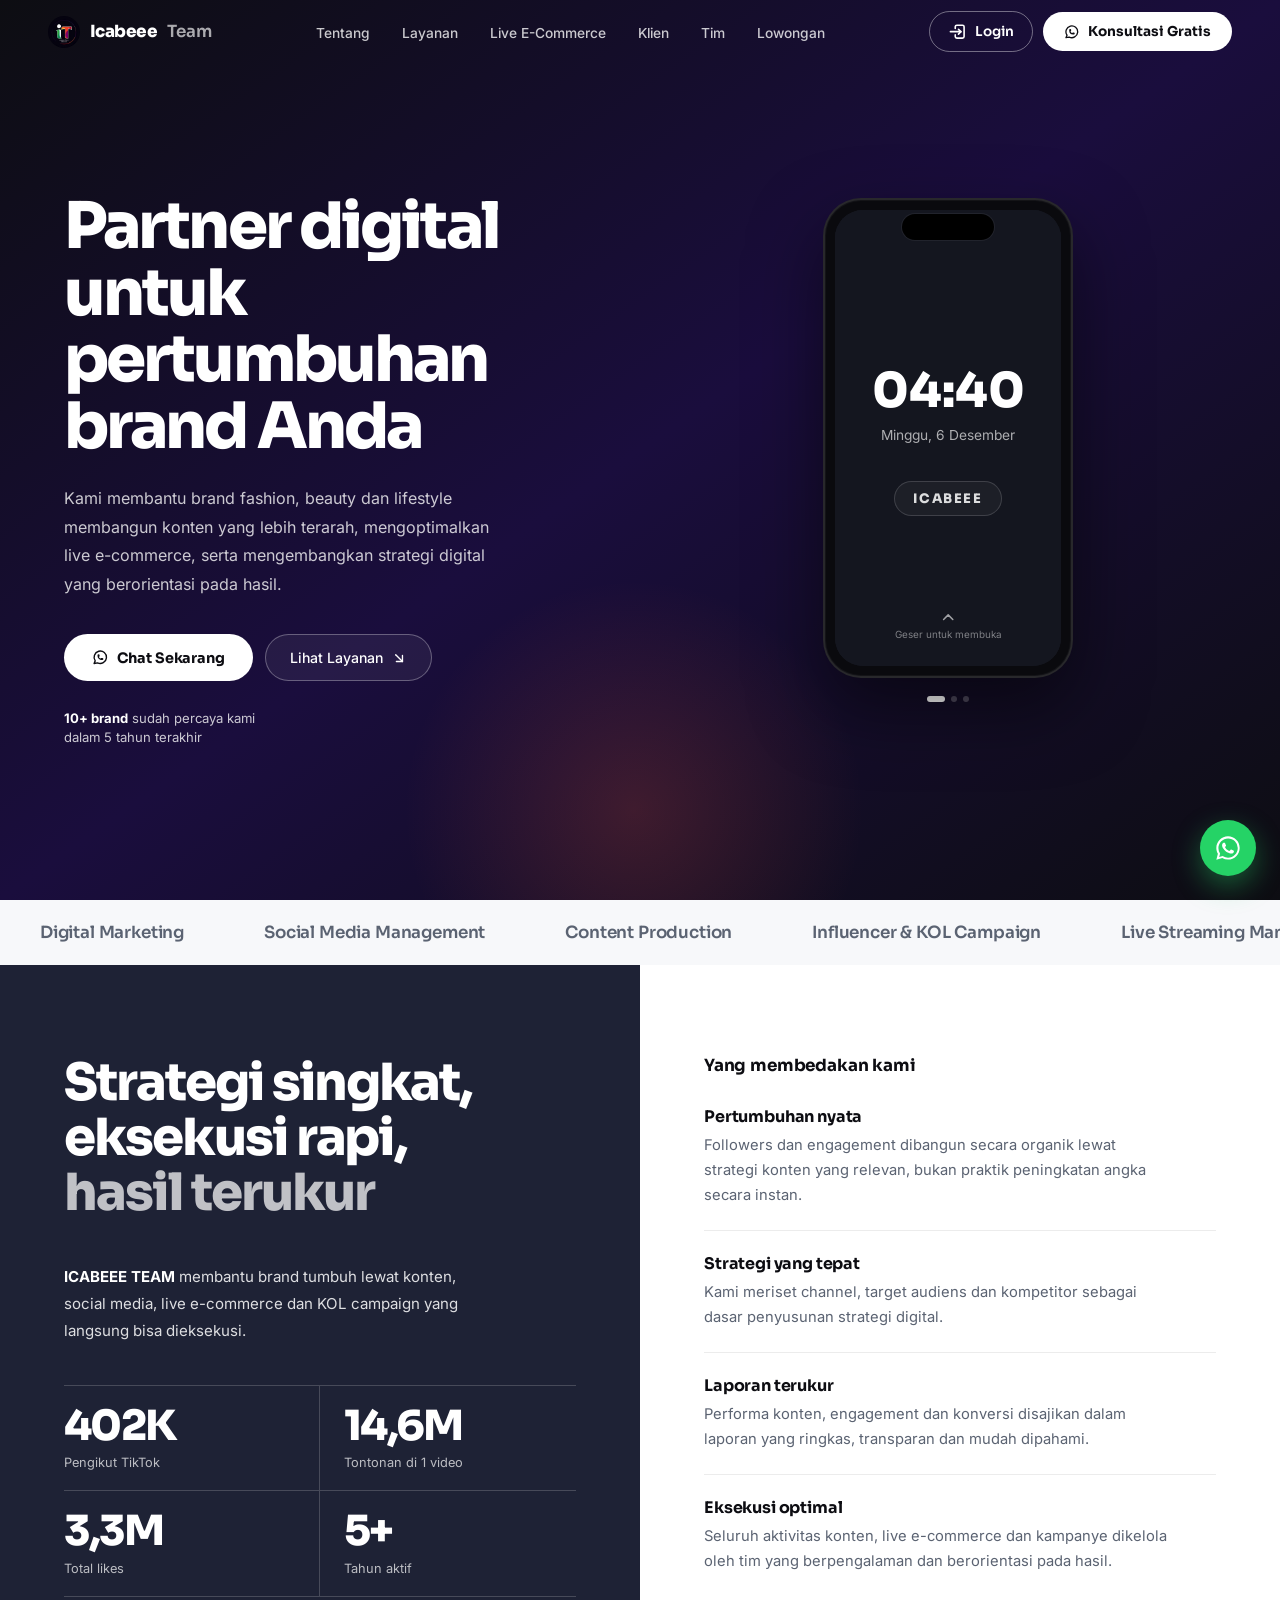
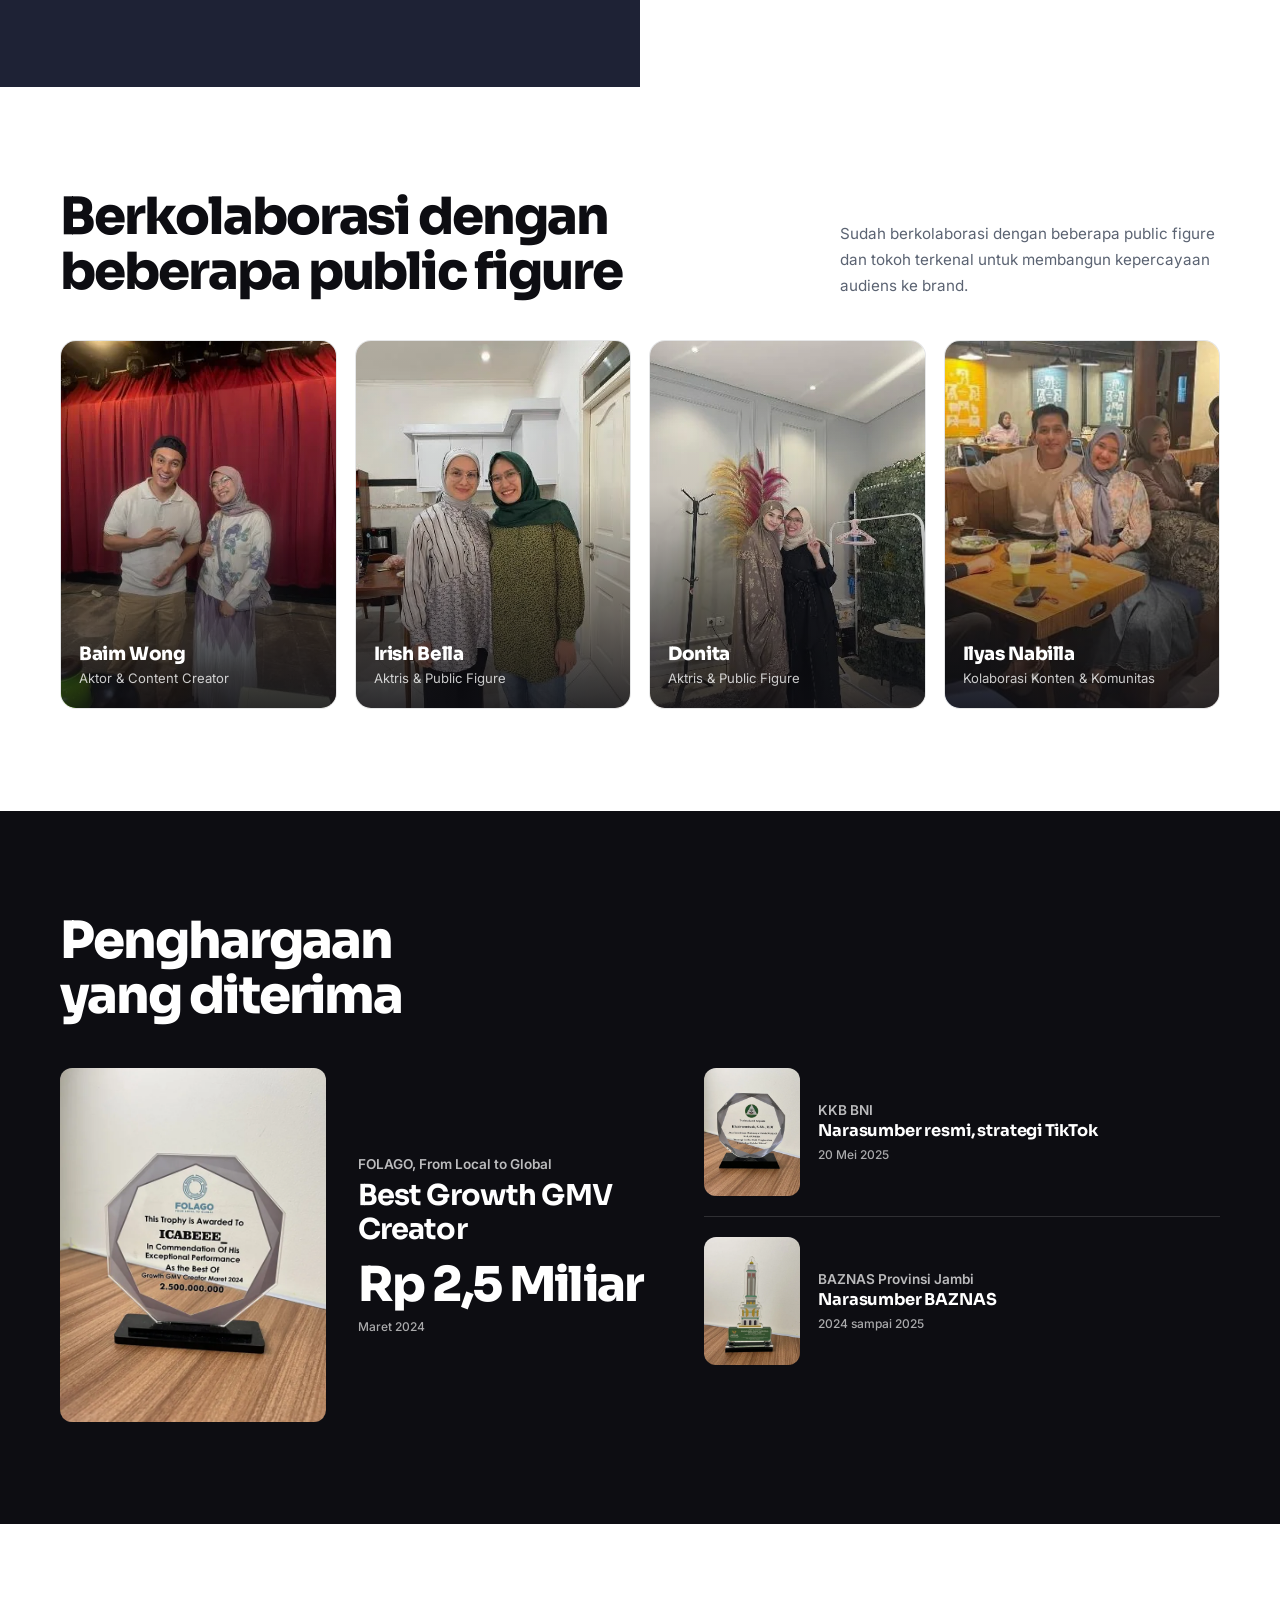
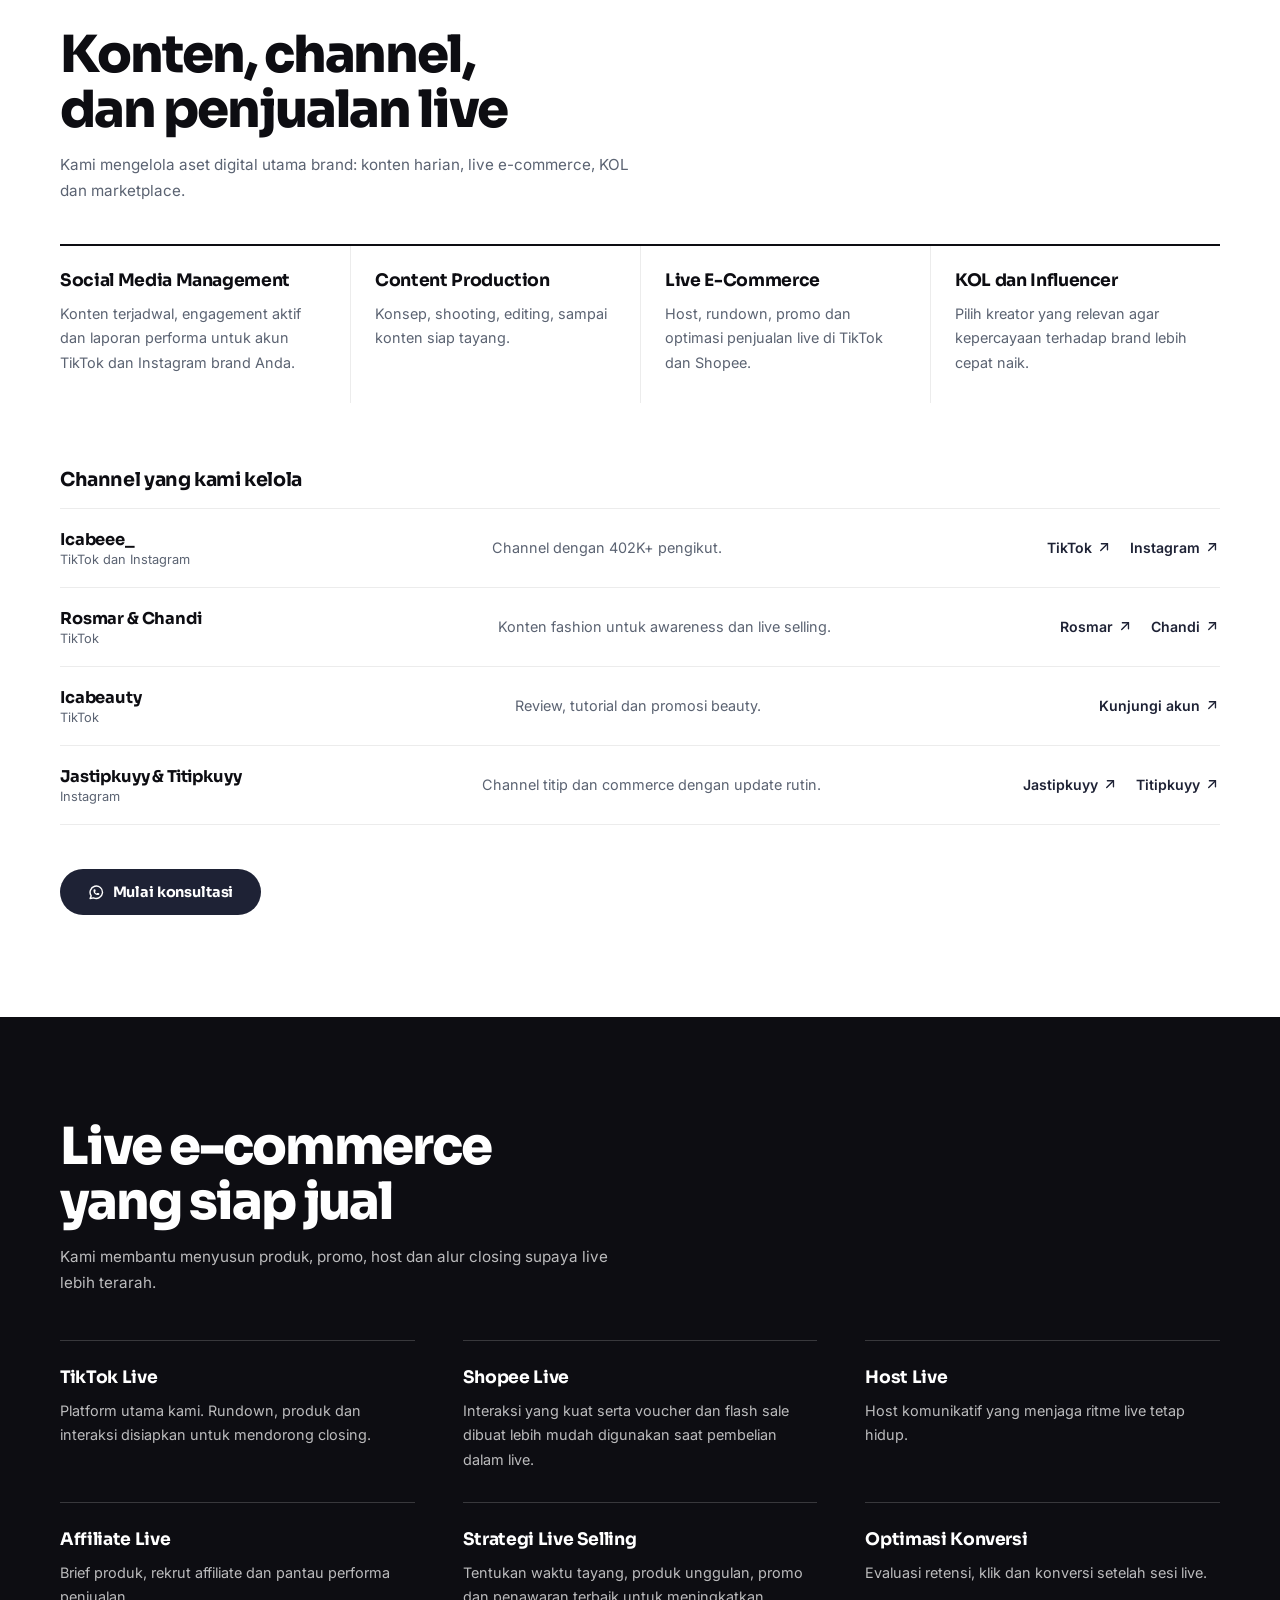
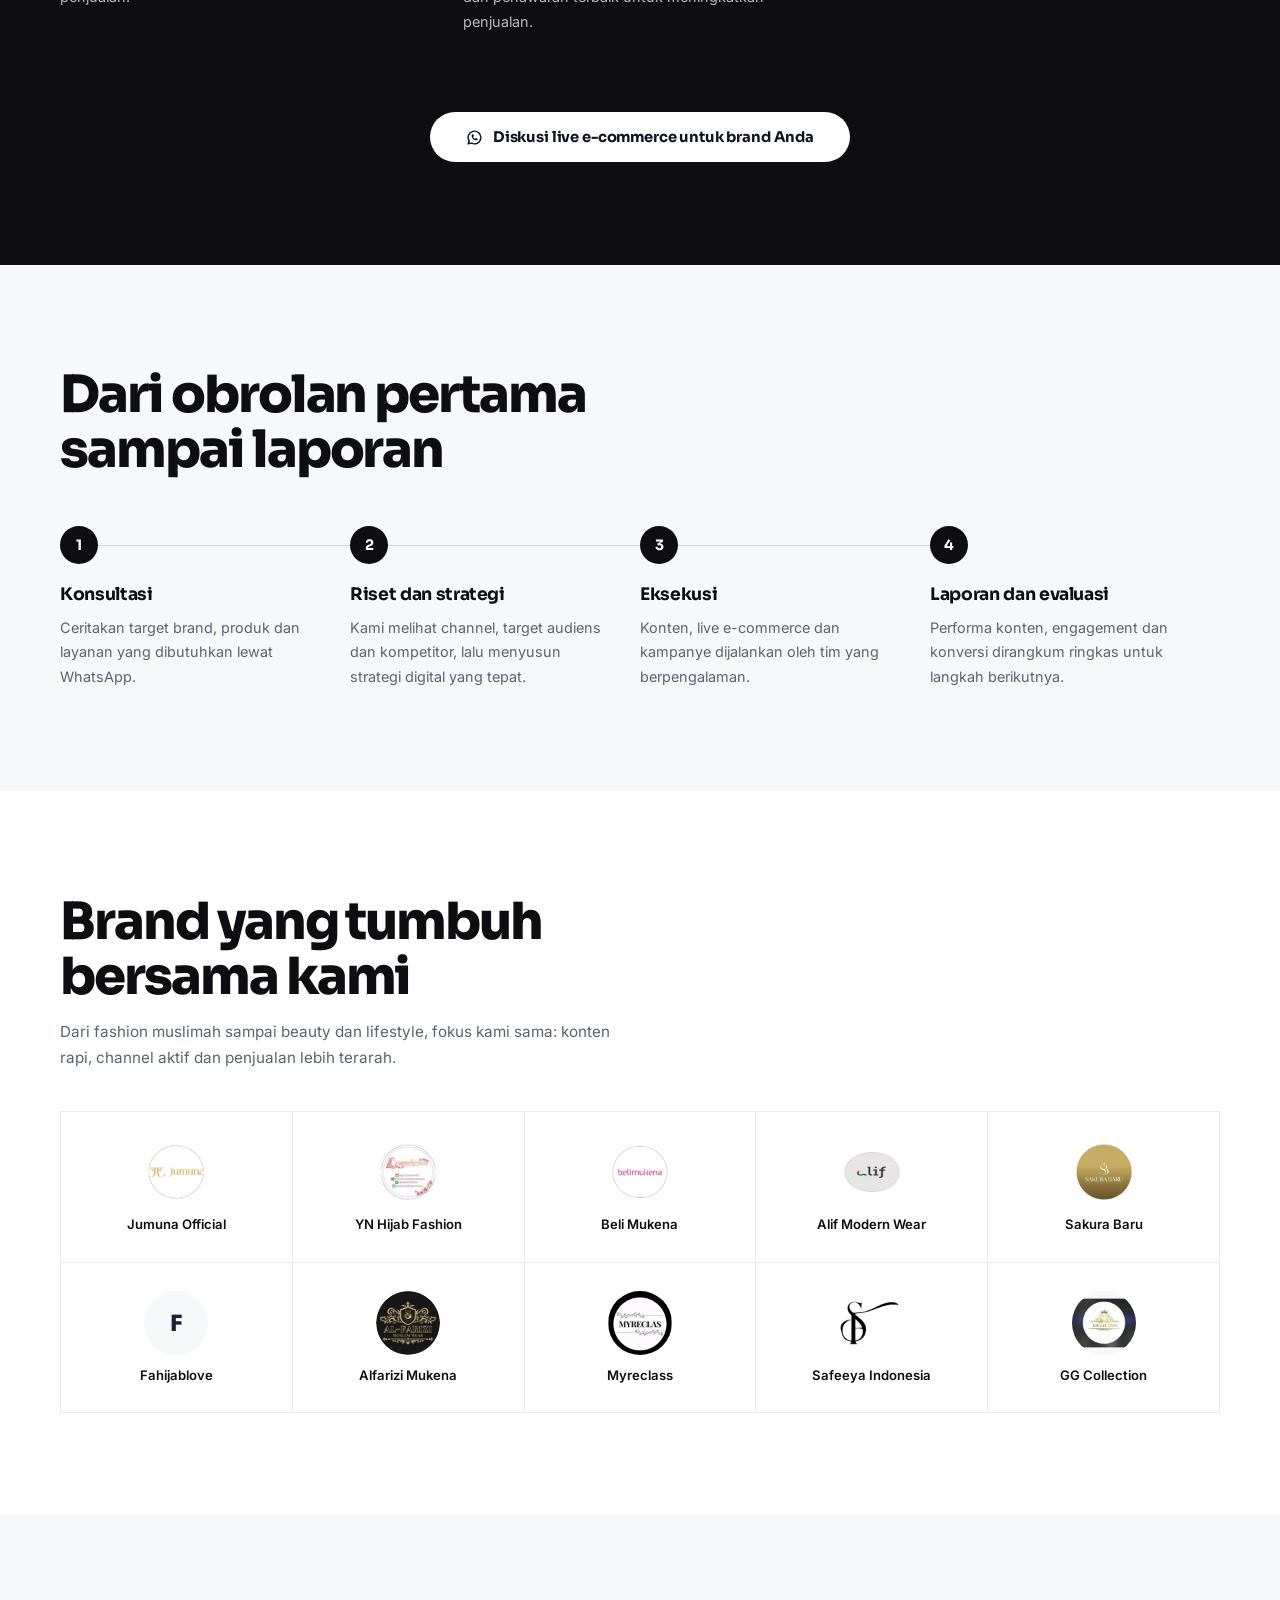
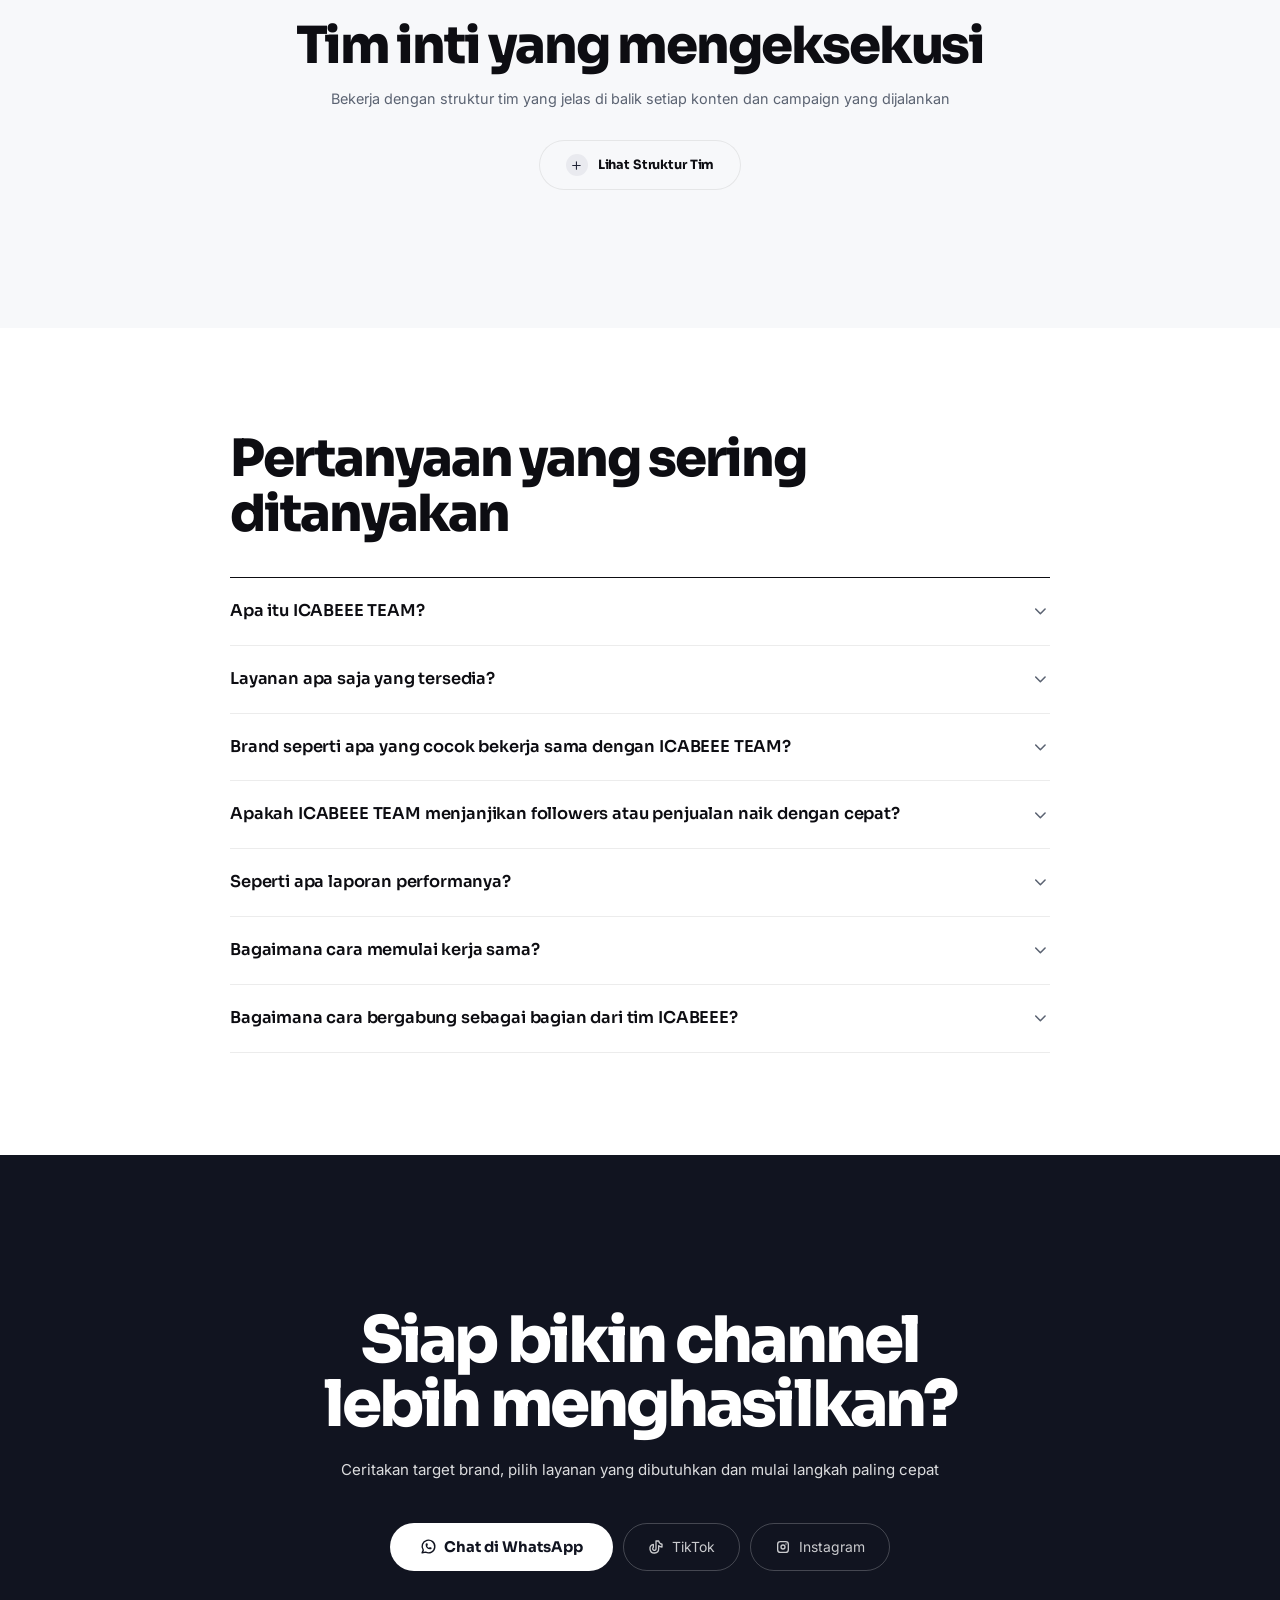
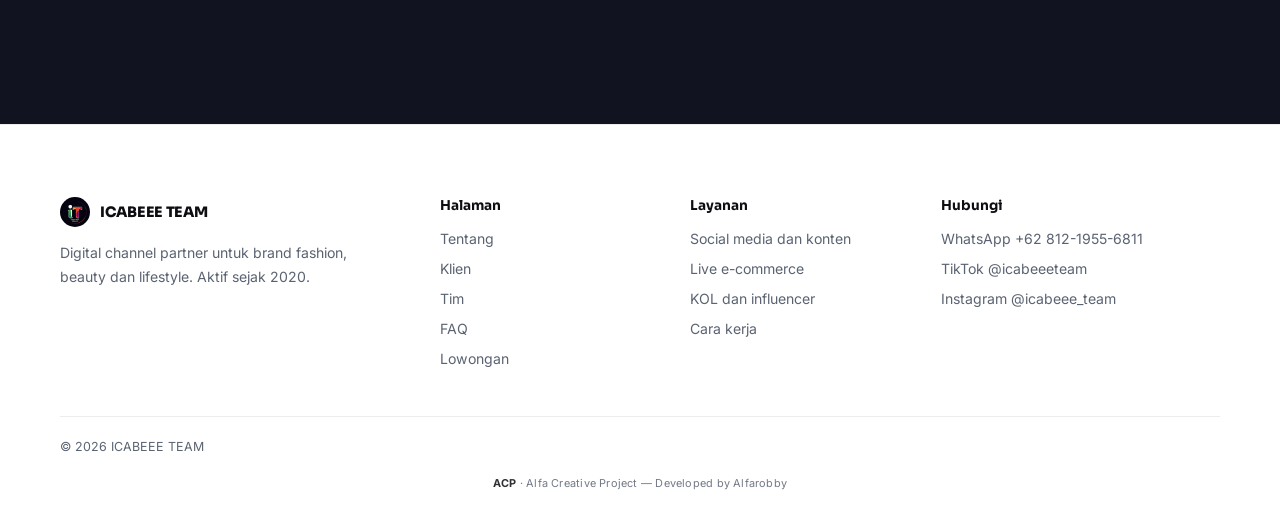
==== commit ac275d89: "Index: kredit ACP didahulukan, kecil di paling bawah Co-Authored-By: Claude Sonnet 5.5 <noreply@anth" ====
--- a/index.html
+++ b/index.html
@@ -805,7 +805,7 @@
   </div>
   <div class="foot-bottom">
     <p>© 2026 ICABEEE TEAM</p>
-    <p class="footer-credit">Developed by <strong>Alfarobby</strong> · Alfa Creative Project (ACP)</p>
+    <p class="footer-credit"><strong>ACP</strong> · Alfa Creative Project — Developed by Alfarobby</p>
   </div>
 </footer>
 <svg xmlns="http://www.w3.org/2000/svg" style="display:none" aria-hidden="true"><symbol id="i-arrow-down-right" viewBox="0 0 24 24"><path d="M7 7l10 10"/><path d="M17 8l0 9l-9 0"/></symbol><symbol id="i-arrow-up-right" viewBox="0 0 24 24"><path d="M17 7l-10 10"/><path d="M8 7l9 0l0 9"/></symbol><symbol id="i-arrow-right" viewBox="0 0 24 24"><path d="M5 12l14 0"/><path d="M13 18l6 -6"/><path d="M13 6l6 6"/></symbol><symbol id="i-brand-instagram" viewBox="0 0 24 24"><path d="M4 4m0 4a4 4 0 0 1 4 -4h8a4 4 0 0 1 4 4v8a4 4 0 0 1 -4 4h-8a4 4 0 0 1 -4 -4z"/><path d="M12 12m-3 0a3 3 0 1 0 6 0a3 3 0 1 0 -6 0"/><path d="M16.5 7.5l0 .01"/></symbol><symbol id="i-brand-tiktok" viewBox="0 0 24 24"><path d="M21 7.917v4.034a9.948 9.948 0 0 1 -5 -1.951v4.5a6.5 6.5 0 1 1 -8 -6.326v4.326a2.5 2.5 0 1 0 4 2v-11.5h4.083a6.005 6.005 0 0 0 4.917 4.917z"/></symbol><symbol id="i-brand-whatsapp" viewBox="0 0 24 24"><path d="M3 21l1.65 -3.8a9 9 0 1 1 3.4 2.9l-5.05 .9"/><path d="M9 10a.5 .5 0 0 0 1 0v-1a.5 .5 0 0 0 -1 0v1a5 5 0 0 0 5 5h1a.5 .5 0 0 0 0 -1h-1a.5 .5 0 0 0 0 1"/></symbol><symbol id="i-check" viewBox="0 0 24 24"><path d="M5 12l5 5l10 -10"/></symbol><symbol id="i-chevron-up" viewBox="0 0 24 24"><path d="M6 15l6 -6l6 6"/></symbol><symbol id="i-chevron-down" viewBox="0 0 24 24"><path d="M6 9l6 6l6 -6"/></symbol><symbol id="i-login-2" viewBox="0 0 24 24"><path d="M9 8v-2a2 2 0 0 1 2 -2h7a2 2 0 0 1 2 2v12a2 2 0 0 1 -2 2h-7a2 2 0 0 1 -2 -2v-2"/><path d="M3 12h13l-3 -3"/><path d="M13 15l3 -3"/></symbol><symbol id="i-plus" viewBox="0 0 24 24"><path d="M12 5l0 14"/><path d="M5 12l14 0"/></symbol><symbol id="i-quote" viewBox="0 0 24 24"><path d="M10 11h-4a1 1 0 0 1 -1 -1v-3a1 1 0 0 1 1 -1h3a1 1 0 0 1 1 1v6c0 2.667 -1.333 4.333 -4 5"/><path d="M19 11h-4a1 1 0 0 1 -1 -1v-3a1 1 0 0 1 1 -1h3a1 1 0 0 1 1 1v6c0 2.667 -1.333 4.333 -4 5"/></symbol><symbol id="i-star" viewBox="0 0 24 24"><path d="M8.243 7.34l-6.38 .925l-.113 .023a1 1 0 0 0 -.44 1.684l4.622 4.499l-1.09 6.355l-.013 .11a1 1 0 0 0 1.464 .944l5.706 -3l5.693 3l.1 .046a1 1 0 0 0 1.352 -1.1l-1.091 -6.355l4.624 -4.5l.078 -.085a1 1 0 0 0 -.633 -1.62l-6.38 -.926l-2.852 -5.78a1 1 0 0 0 -1.794 0l-2.853 5.78z"/></symbol></svg>
--- a/style.css
+++ b/style.css
@@ -439,7 +439,7 @@
 .foot-grid ul a{font-size:.88rem;color:var(--muted);transition:color .2s}
 .foot-grid ul a:hover{color:var(--ink);text-decoration:underline}
 .foot-bottom{max-width:1200px;margin:48px auto 0;padding-top:22px;border-top:1px solid var(--border);display:flex;justify-content:space-between;gap:12px;flex-wrap:wrap;font-size:.78rem;color:var(--muted)}
-.foot-bottom .footer-credit{flex:none;margin:0;text-align:right}
+.foot-bottom .footer-credit{flex:0 0 100%;margin:10px 0 0;text-align:center;font-size:.68rem;letter-spacing:.02em;opacity:.85}
 
 /* ─── Responsif ─── */
 @media(max-width:1000px){
@@ -479,7 +479,7 @@
   .foot-grid{grid-template-columns:1fr 1fr;gap:28px}
   .foot-brand{grid-column:1/-1}
   .foot-bottom{flex-direction:column}
-  .foot-bottom .footer-credit{text-align:left}
+  .foot-bottom .footer-credit{text-align:center}
   .stat dd{font-size:1.7rem}
   .faq summary{font-size:.96rem;padding:18px 0}
   .faq p{padding-right:0}
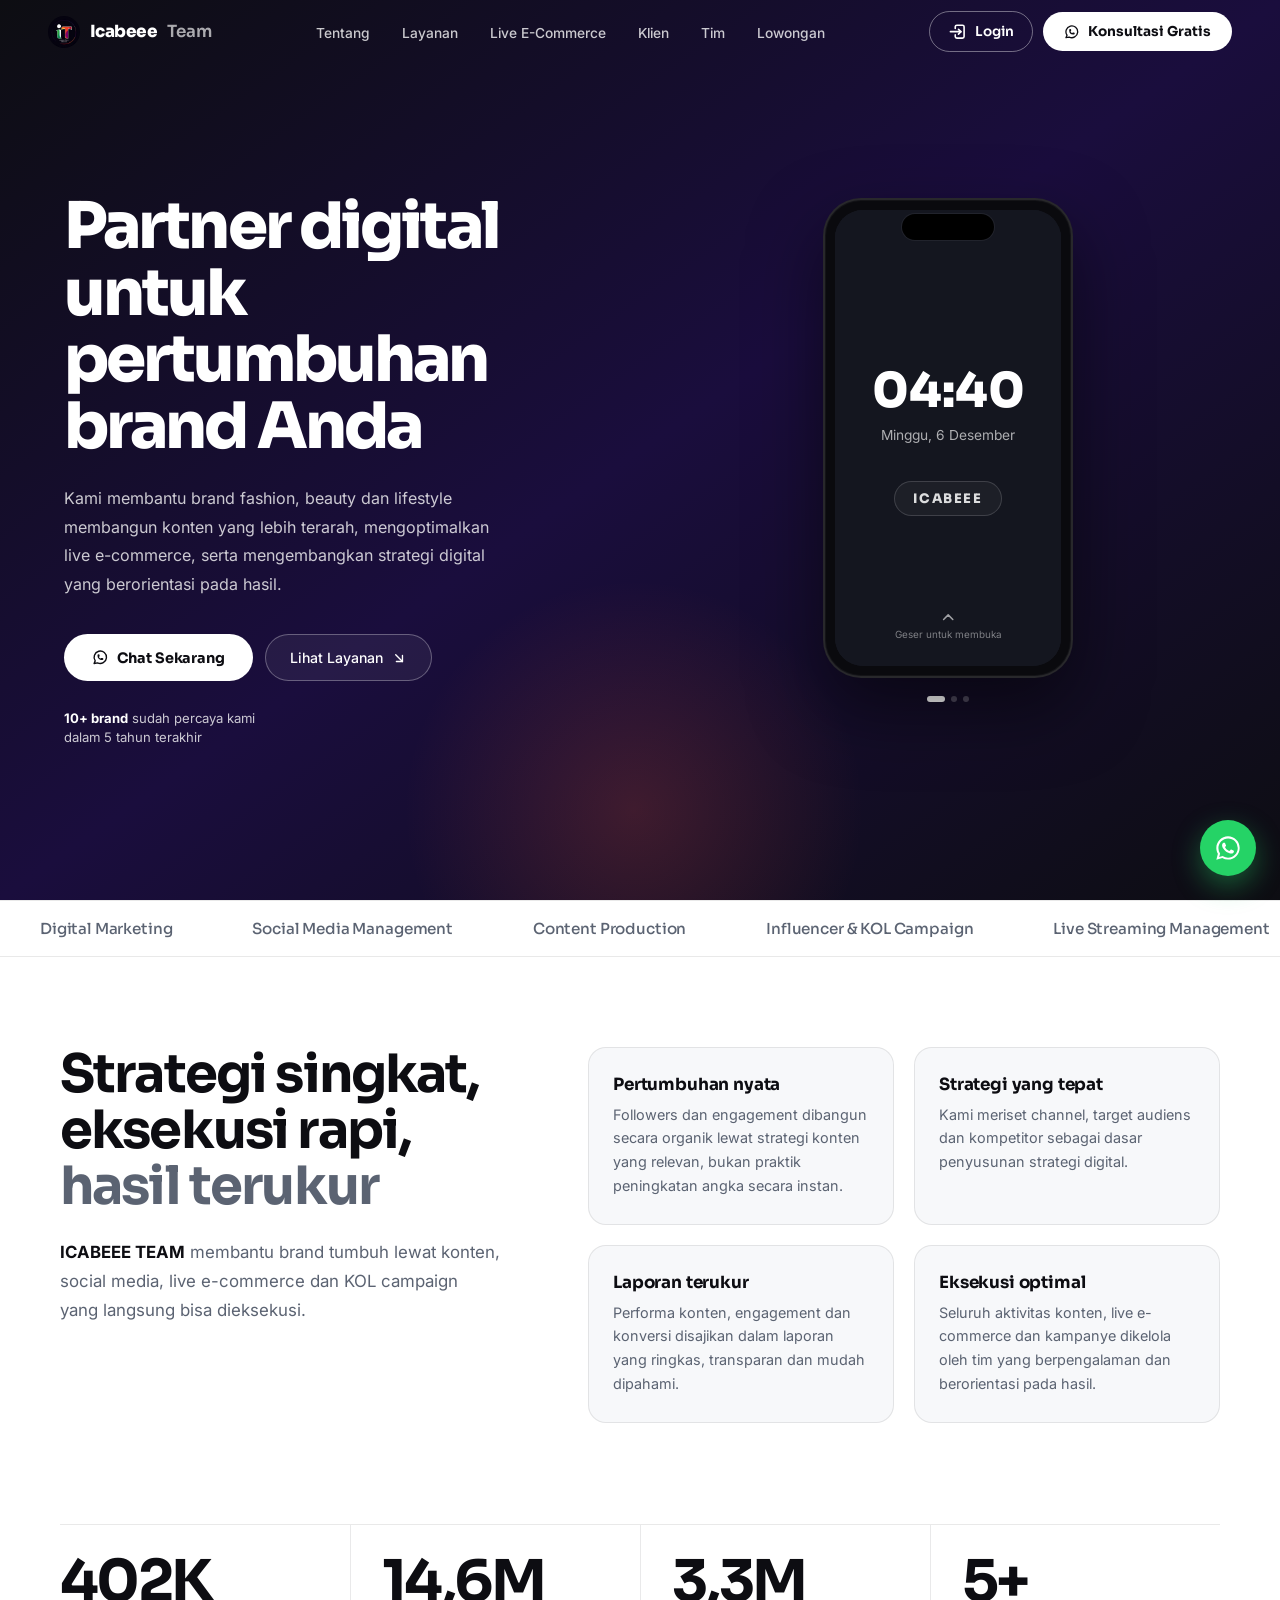
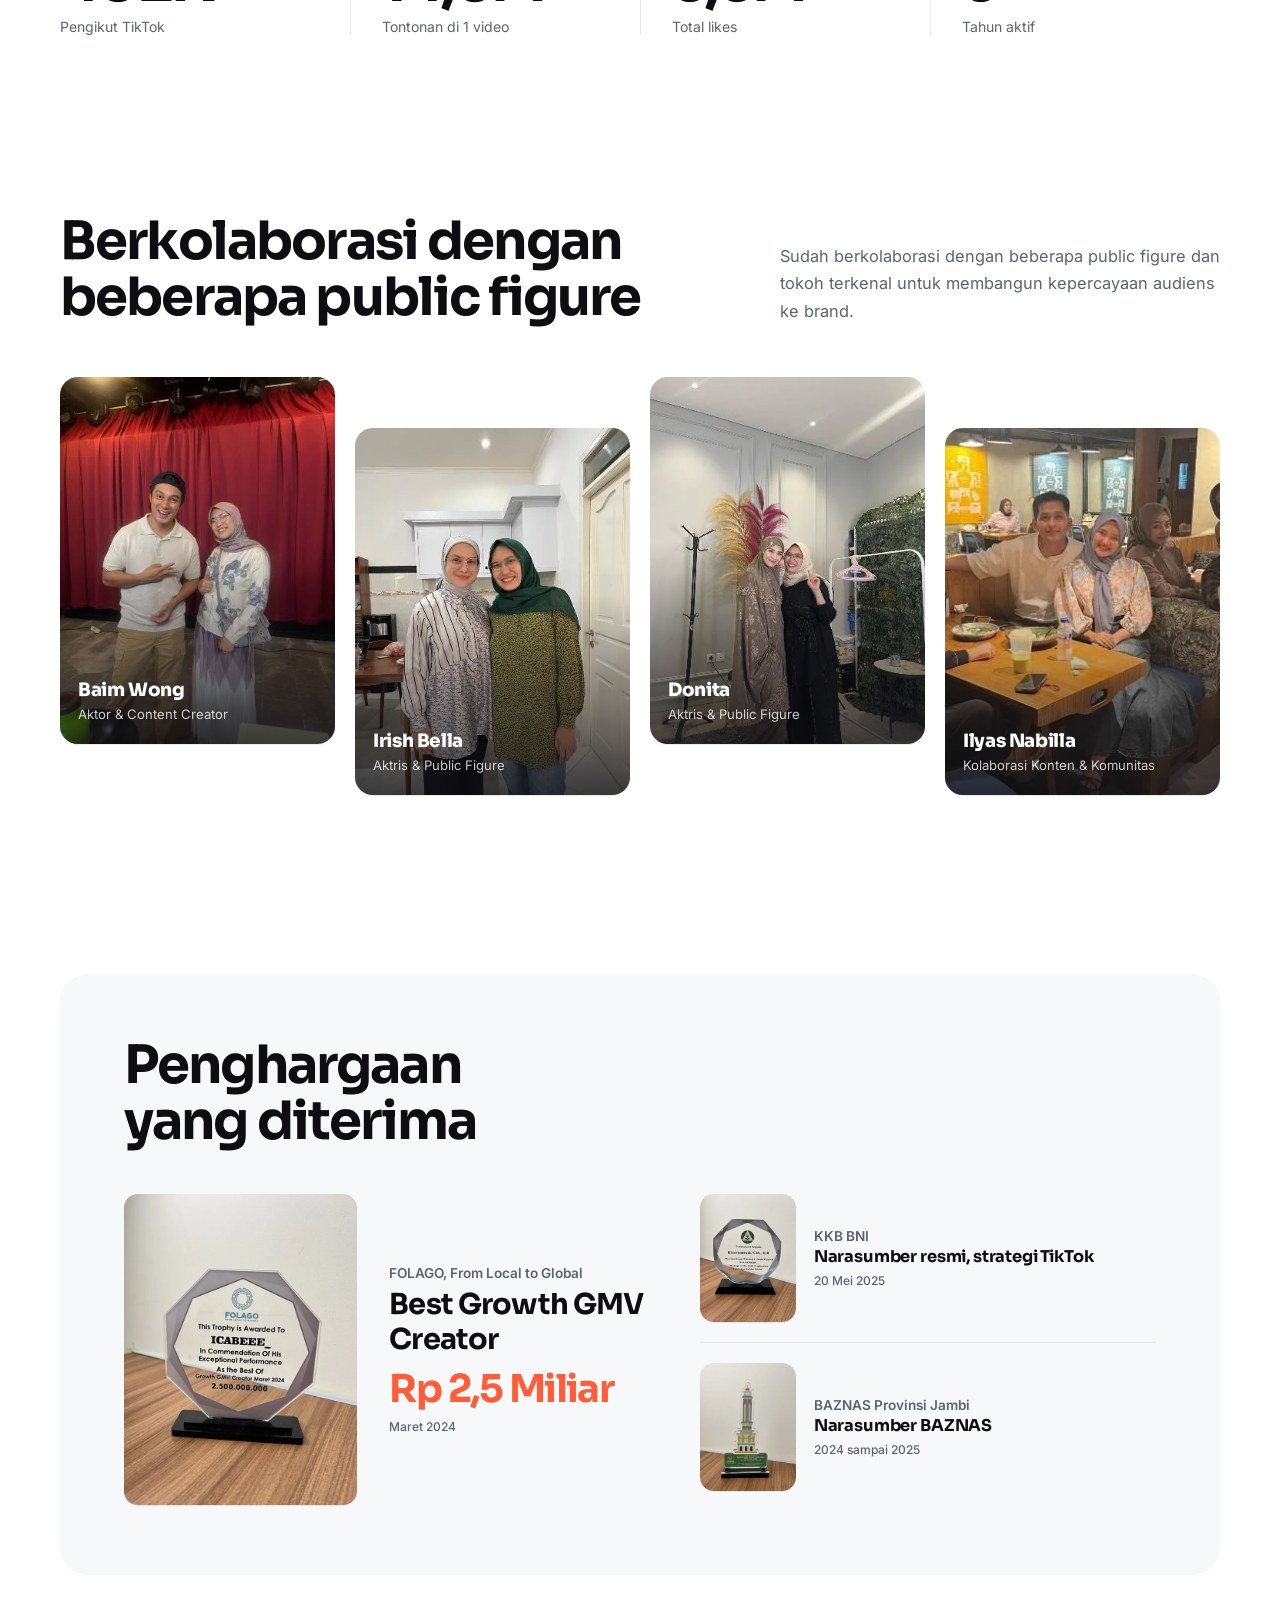
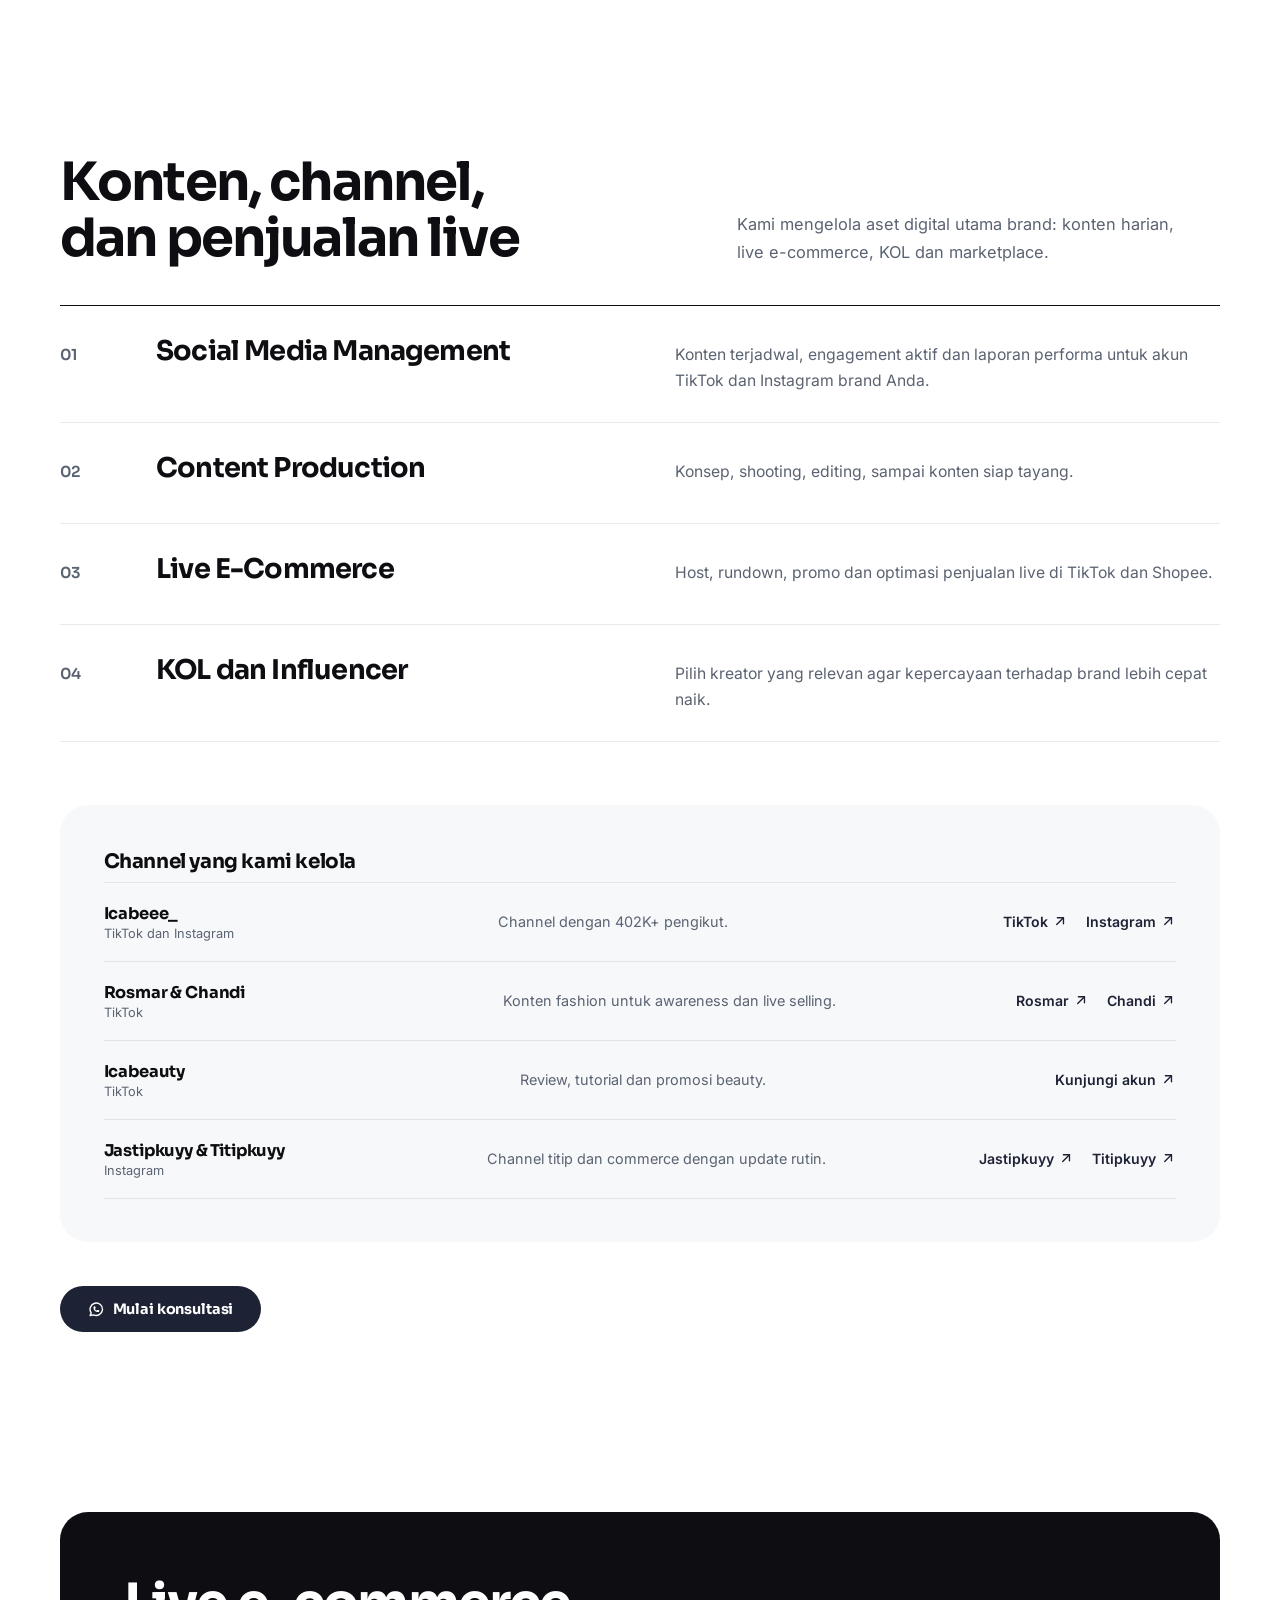
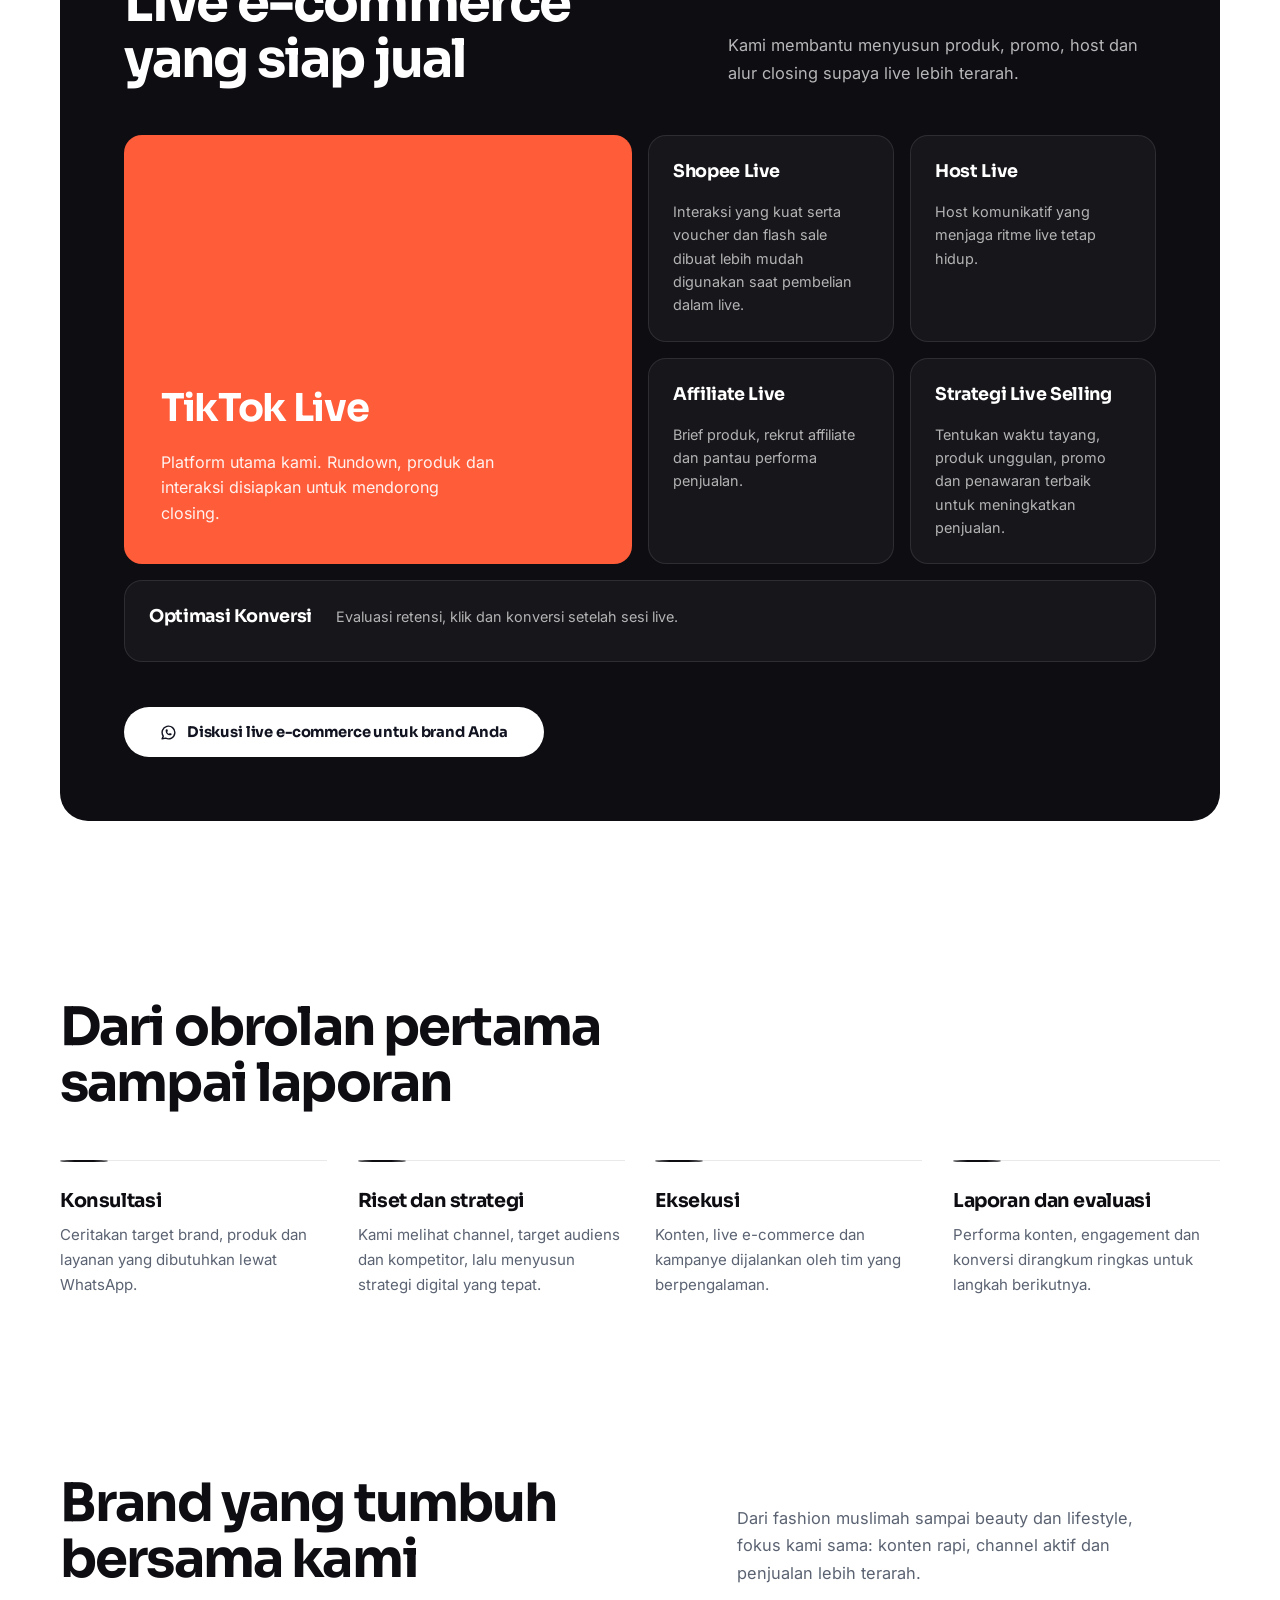
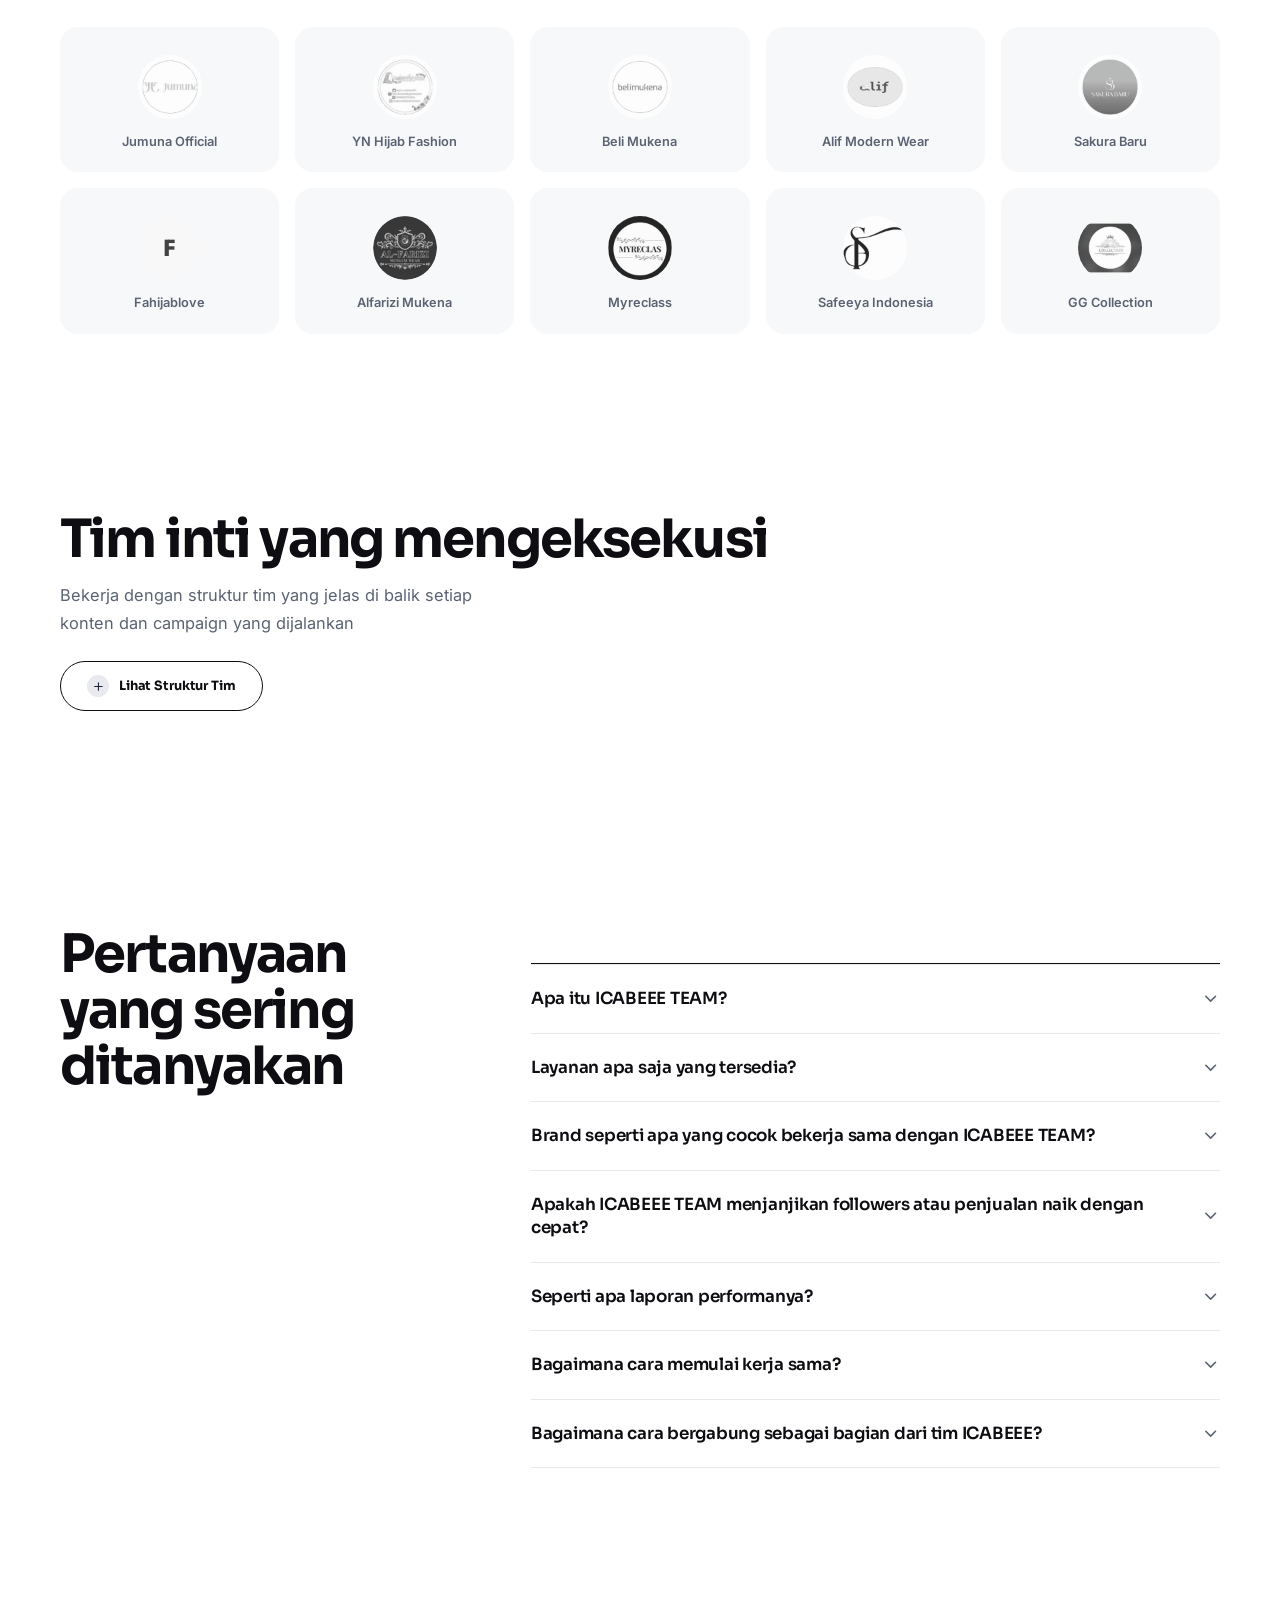
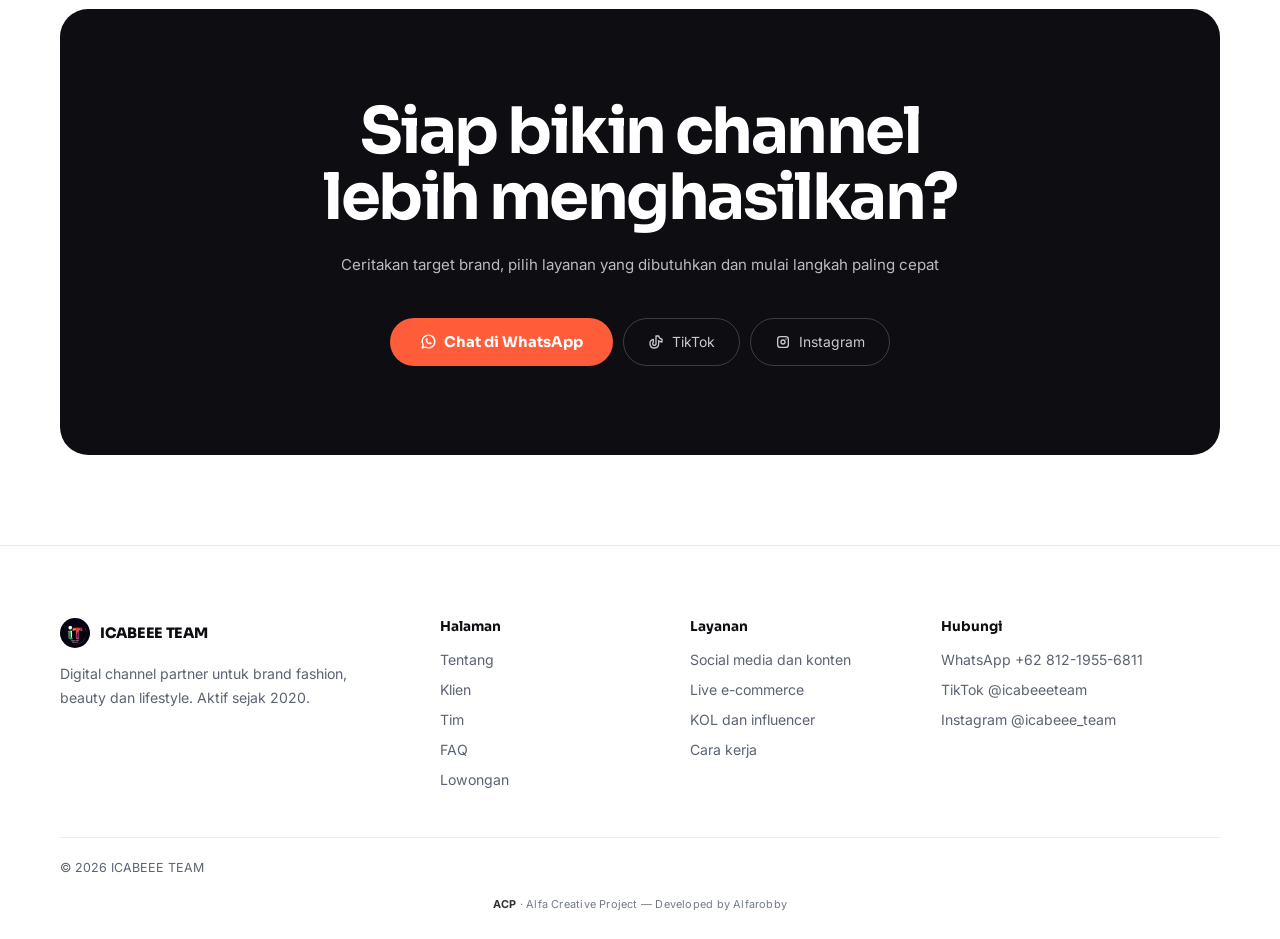
==== commit fb760739: "Index: rombak layout bawah hero (tanpa pita hitam-putih, layout beda per section, 2 pulau gelap, sat" ====
--- a/index.html
+++ b/index.html
@@ -32,6 +32,7 @@
 <link rel="preload" href="fonts/sora.woff2" as="font" type="font/woff2" crossorigin>
 <link rel="preload" href="fonts/inter.woff2" as="font" type="font/woff2" crossorigin>
 <link rel="stylesheet" href="style.css?v=e90991f6">
+<link rel="stylesheet" href="index-v2.css?v=1">
 <noscript><style>#loader{display:none}</style></noscript>
 <script type="application/ld+json">
 {
@@ -474,12 +475,6 @@
   <div class="about-left rv-l">
     <h2 class="section-h2" id="t-about">Strategi singkat,<br>eksekusi rapi,<br><em>hasil terukur</em></h2>
     <p style="margin-top:20px"><strong>ICABEEE TEAM</strong> membantu brand tumbuh lewat konten, social media, live e-commerce dan KOL campaign yang langsung bisa dieksekusi.</p>
-    <dl class="stats">
-      <div class="stat"><dt>Pengikut TikTok</dt><dd><span class="counter" data-count="402" data-suffix="K">402K</span></dd></div>
-      <div class="stat"><dt>Tontonan di 1 video</dt><dd><span class="counter" data-count="14.6" data-suffix="M" data-decimals="1">14,6M</span></dd></div>
-      <div class="stat"><dt>Total likes</dt><dd><span class="counter" data-count="3.3" data-suffix="M" data-decimals="1">3,3M</span></dd></div>
-      <div class="stat"><dt>Tahun aktif</dt><dd><span class="counter" data-count="5" data-suffix="+">5+</span></dd></div>
-    </dl>
   </div>
   <div class="why rv-r">
     <h3>Yang membedakan kami</h3>
@@ -490,6 +485,12 @@
       <li><strong>Eksekusi optimal</strong><p>Seluruh aktivitas konten, live e-commerce dan kampanye dikelola oleh tim yang berpengalaman dan berorientasi pada hasil.</p></li>
     </ul>
   </div>
+<dl class="stats">
+      <div class="stat"><dt>Pengikut TikTok</dt><dd><span class="counter" data-count="402" data-suffix="K">402K</span></dd></div>
+      <div class="stat"><dt>Tontonan di 1 video</dt><dd><span class="counter" data-count="14.6" data-suffix="M" data-decimals="1">14,6M</span></dd></div>
+      <div class="stat"><dt>Total likes</dt><dd><span class="counter" data-count="3.3" data-suffix="M" data-decimals="1">3,3M</span></dd></div>
+      <div class="stat"><dt>Tahun aktif</dt><dd><span class="counter" data-count="5" data-suffix="+">5+</span></dd></div>
+    </dl>
 </section>
 <!-- ═══ KOLABORASI ═══ -->
 <section id="kolaborasi" class="section collabs-sec" aria-labelledby="t-collab">
--- a/index-v2.css
+++ b/index-v2.css
@@ -0,0 +1,173 @@
+/* ICABEEE index v2 — layout bagian bawah hero.
+   Prinsip: satu kanvas putih menerus (tanpa pita hitam/putih bergantian),
+   satu aksen (coral), dua "pulau" gelap saja (Live E-Commerce & CTA),
+   dan tiap section punya bentuk layout sendiri. Hero tidak diubah. */
+:root{--wrap:1200px;--gut:clamp(20px,5vw,60px);--r-lg:28px;--r-md:18px;--line:rgba(13,13,18,.09)}
+
+/* ---------- ritme & tipografi ---------- */
+main > section:not(#hero){background:transparent}
+.section,.about-sec{padding-top:clamp(56px,7vw,104px);padding-bottom:clamp(56px,7vw,104px)}
+.section-h2{font-weight:700;font-size:clamp(2rem,4.2vw,3.3rem);letter-spacing:-.035em;line-height:1.06;max-width:18ch;text-wrap:balance}
+.section-h2 em{font-style:normal;color:var(--muted);background:none;-webkit-text-fill-color:currentColor;-webkit-background-clip:border-box;background-clip:border-box;opacity:1}
+.collabs-head p,.ecosystem-head p,.livecom-head p,.brands-head2 p,.org-head p{font-size:1.02rem;line-height:1.7;color:var(--muted);max-width:44ch}
+
+/* ---------- marquee: tipis, tanpa blok abu ---------- */
+.marquee-wrap{background:transparent;border-top:1px solid var(--line);border-bottom:1px solid var(--line);padding:18px 0}
+.marquee-item{font-weight:500;font-size:.95rem;color:var(--muted)}
+
+/* ---------- TENTANG: pernyataan + 2x2, stats jadi baris sendiri ---------- */
+.about-sec{display:grid;grid-template-columns:minmax(0,5fr) minmax(0,7fr);gap:clamp(32px,6vw,88px);max-width:calc(var(--wrap) + 2*var(--gut));margin:0 auto;padding-left:var(--gut);padding-right:var(--gut);align-items:start}
+.about-left{background:none;padding:0;color:var(--ink);display:block}
+.about-left::before,.about-left::after{display:none}
+.about-left .section-h2{color:var(--ink)}
+.about-left .section-h2 em{color:var(--muted);font-weight:700}
+.about-left > p{color:var(--muted)!important;font-size:1.05rem;line-height:1.7;max-width:40ch}
+.about-left > p strong{color:var(--ink)}
+.why{background:none;padding:0;display:block}
+.why h3{display:none}
+.why ul{display:grid;grid-template-columns:1fr 1fr;gap:clamp(12px,1.6vw,20px)}
+.why li{border:1px solid var(--line)!important;border-radius:var(--r-md);padding:26px 24px;background:var(--surface);transition:background .25s,border-color .25s}
+.why li:hover{background:#fff;border-color:rgba(13,13,18,.18)!important}
+.why li strong{font-size:1.05rem;margin-bottom:8px}
+.why li p{font-size:.9rem;line-height:1.65;max-width:none}
+.stats{grid-column:1/-1;margin-top:clamp(8px,2vw,24px);display:grid;grid-template-columns:repeat(4,1fr);border:0;border-top:1px solid var(--line);position:static}
+.stat{padding:28px 0 0!important;border:0!important}
+.stat:not(:first-child){padding-left:clamp(16px,2.4vw,32px)!important;border-left:1px solid var(--line)!important}
+.stat dd{color:var(--ink);font-size:clamp(2.2rem,4.6vw,3.6rem);font-weight:700;letter-spacing:-.045em}
+.stat dt{color:var(--muted);font-size:.88rem}
+
+/* ---------- KOLABORASI: foto bergeser (stagger) ---------- */
+.collabs-head{margin-bottom:clamp(28px,4vw,56px)}
+.collab-grid{gap:clamp(12px,1.6vw,20px);align-items:start}
+.collab-card{border:0;border-radius:var(--r-md);box-shadow:0 1px 0 var(--line)}
+.collab-card:nth-child(even){margin-top:clamp(24px,4vw,56px)}
+.collab-overlay{background:linear-gradient(to top,rgba(13,13,18,.78) 0%,rgba(13,13,18,0) 55%)}
+
+/* ---------- PENGHARGAAN: panel terang membulat, bukan pita hitam ---------- */
+.award-sec{background:transparent;padding-left:var(--gut);padding-right:var(--gut)}
+.award-wrap{background:var(--surface);border-radius:var(--r-lg);padding:clamp(28px,5vw,64px);max-width:var(--wrap)}
+.award-sec .section-h2{color:var(--ink)}
+.award-from{color:var(--muted);font-size:.85rem}
+.award-title{color:var(--ink)}
+.award-date{color:var(--muted)}
+.award-highlight,.award-main .award-highlight{color:var(--coral);font-weight:700}
+.award-figure{background:#fff;border-radius:14px;box-shadow:0 1px 0 var(--line)}
+.award-row{border-top:1px solid var(--line)!important}
+.award-row:first-child{border-top:0!important}
+
+/* ---------- LAYANAN: baris editorial bernomor ---------- */
+.ecosystem-head{display:grid;grid-template-columns:1fr 1fr;gap:24px 48px;align-items:end;margin-bottom:clamp(24px,3vw,40px)}
+.svc-list{display:block;counter-reset:svc;border-top:1px solid var(--ink)}
+.svc-item{counter-increment:svc;display:grid;grid-template-columns:72px minmax(0,1fr) minmax(0,1.1fr);gap:24px;align-items:baseline;padding:28px 0;border:0!important;border-bottom:1px solid var(--line)!important;transition:padding .35s var(--ease)}
+.svc-item::before{content:counter(svc,decimal-leading-zero);font-family:var(--df);font-size:.95rem;font-weight:600;color:var(--muted);transition:color .25s}
+.svc-item h3{font-family:var(--df);font-size:clamp(1.25rem,2.2vw,1.7rem);font-weight:700;letter-spacing:-.03em}
+.svc-item p{color:var(--muted);font-size:.98rem;line-height:1.65}
+.svc-item:hover{padding-left:12px}
+.svc-item:hover::before{color:var(--coral)}
+.channels{margin-top:clamp(40px,5vw,72px);background:var(--surface);border-radius:var(--r-lg);padding:clamp(24px,3.4vw,44px)}
+.channels > h3{font-family:var(--df);font-size:1.25rem;font-weight:700;letter-spacing:-.02em;margin-bottom:8px}
+.ch-row{border-color:var(--line)!important}
+.section-cta{margin-top:36px}
+
+/* ---------- LIVE E-COMMERCE: satu pulau gelap + bento ---------- */
+.livecom-sec{background:transparent;padding-left:var(--gut);padding-right:var(--gut)}
+.livecom-inner{background:var(--ink);color:#fff;border-radius:var(--r-lg);padding:clamp(28px,5vw,72px);max-width:var(--wrap)}
+.livecom-head{max-width:none;display:grid;grid-template-columns:1fr 1fr;gap:24px 48px;align-items:end;margin-bottom:clamp(28px,4vw,48px)}
+.livecom-head p{color:rgba(255,255,255,.7)}
+.lc-list{display:grid;grid-template-columns:repeat(4,1fr);gap:clamp(10px,1.4vw,16px);list-style:none}
+.lc-item{border:1px solid rgba(255,255,255,.1)!important;background:rgba(255,255,255,.04);border-radius:var(--r-md);padding:24px;display:flex;flex-direction:column;gap:8px;transition:background .25s,border-color .25s}
+.lc-item:hover{background:rgba(255,255,255,.07);border-color:rgba(255,255,255,.2)!important}
+.lc-item h3{font-family:var(--df);font-size:1.1rem;font-weight:700;letter-spacing:-.02em;color:#fff}
+.lc-item p{font-size:.9rem;line-height:1.62;color:rgba(255,255,255,.68)}
+.lc-item:nth-child(1){grid-column:1/3;grid-row:1/3;background:var(--coral);border-color:transparent!important;justify-content:flex-end;min-height:260px;padding:clamp(24px,3vw,36px)}
+.lc-item:nth-child(1) h3{font-size:clamp(1.7rem,3vw,2.4rem);letter-spacing:-.035em}
+.lc-item:nth-child(1) p{color:rgba(255,255,255,.92);font-size:1rem;max-width:34ch}
+.lc-item:nth-child(6){grid-column:1/-1;flex-direction:row;align-items:baseline;gap:24px}
+.lc-item:nth-child(6) h3{flex:0 0 auto}
+.livecom-cta{margin-top:clamp(28px,4vw,44px);text-align:left}
+
+/* ---------- CARA KERJA: stepper garis ---------- */
+.process{counter-reset:st;display:grid;grid-template-columns:repeat(4,1fr);gap:clamp(16px,2.4vw,32px);list-style:none;margin-top:clamp(28px,4vw,48px);position:relative}
+.step{counter-increment:st;position:relative;padding-top:28px;border-top:1px solid var(--line)}
+.step::before{content:"";position:absolute;top:-1px;left:0;width:48px;height:2px;background:var(--ink);transition:width .5s var(--ease)}
+.step:hover::before{width:100%;background:var(--coral)}
+.step h3{font-family:var(--df);font-size:1.2rem;font-weight:700;letter-spacing:-.02em;margin-bottom:10px}
+.step p{color:var(--muted);font-size:.94rem;line-height:1.65}
+
+/* ---------- KLIEN: logo wall tanpa sekat ---------- */
+.brands-head2{display:grid;grid-template-columns:1fr 1fr;gap:24px 48px;align-items:end;margin-bottom:clamp(24px,3vw,40px)}
+.clients{display:grid;grid-template-columns:repeat(5,1fr);gap:clamp(10px,1.4vw,16px);list-style:none;border:0!important}
+.client{border:0!important;background:var(--surface);border-radius:var(--r-md);padding:28px 12px 22px;display:flex;flex-direction:column;align-items:center;gap:14px;transition:background .25s,transform .35s var(--ease)}
+.client:hover{background:#fff;box-shadow:0 0 0 1px var(--line);transform:translateY(-3px)}
+.client-logo{filter:grayscale(1);opacity:.85;transition:filter .3s,opacity .3s}
+.client:hover .client-logo{filter:none;opacity:1}
+.client-name{font-size:.8rem;color:var(--muted);text-align:center}
+
+/* ---------- TIM ---------- */
+.org-head{text-align:left;display:flex;flex-direction:column;align-items:flex-start}
+.org-inner{max-width:var(--wrap)}
+.acc-toggle{margin:24px 0 0;background:transparent;border-color:var(--ink)}
+.acc-toggle:hover{background:var(--ink);color:#fff}
+.acc-toggle:hover .acc-toggle-ico{background:rgba(255,255,255,.18);color:#fff}
+
+/* ---------- FAQ: judul menempel kiri, daftar kanan ---------- */
+.faq-inner{max-width:var(--wrap);margin:0 auto;display:grid;grid-template-columns:minmax(0,4fr) minmax(0,7fr);gap:clamp(24px,6vw,88px);align-items:start}
+.faq-inner .section-h2{position:sticky;top:112px}
+.faq{border:0!important;border-top:1px solid var(--line)!important;background:transparent!important;border-radius:0!important}
+.faq:last-child{border-bottom:1px solid var(--line)!important}
+.faq summary{padding:22px 0;font-family:var(--df);font-weight:600;font-size:1.05rem;letter-spacing:-.015em}
+.faq p{color:var(--muted);line-height:1.7;padding:0 0 22px;max-width:60ch}
+
+/* ---------- CTA akhir: pulau gelap kedua ---------- */
+.cta-sec{background:transparent!important;padding:clamp(24px,4vw,56px) var(--gut) clamp(56px,7vw,104px)}
+.cta-sec::before,.cta-sec::after{display:none!important}
+.cta-inner{max-width:var(--wrap);background:var(--ink);border-radius:var(--r-lg);padding:clamp(40px,7vw,104px) clamp(24px,5vw,64px);text-align:center;color:#fff}
+.cta-sec h2{font-weight:700;letter-spacing:-.04em;line-height:1.04;text-wrap:balance}
+.cta-sec p{color:rgba(255,255,255,.72)}
+.cta-wa{background:var(--coral);color:#fff}
+.cta-ghost-btn{border-color:rgba(255,255,255,.2)}
+
+/* ---------- footer ---------- */
+.foot{border-top:1px solid var(--line);background:transparent}
+
+/* ---------- responsif ---------- */
+@media(max-width:1000px){
+  .clients{grid-template-columns:repeat(3,1fr)}
+  .lc-list{grid-template-columns:1fr 1fr}
+  .lc-item:nth-child(1){grid-column:1/-1;grid-row:auto;min-height:200px}
+  .process{grid-template-columns:1fr 1fr;row-gap:32px}
+}
+@media(max-width:900px){
+  .about-sec,.faq-inner,.ecosystem-head,.livecom-head,.brands-head2{grid-template-columns:1fr}
+  .stats{grid-template-columns:1fr 1fr;row-gap:8px}
+  .stat:nth-child(3){padding-left:0!important;border-left:0!important}
+  .faq-inner .section-h2{position:static}
+  .svc-item{grid-template-columns:44px 1fr;row-gap:8px}
+  .svc-item p{grid-column:2}
+  .collab-grid{grid-template-columns:1fr 1fr}
+}
+@media(max-width:600px){
+  .why ul{grid-template-columns:1fr}
+  .clients{grid-template-columns:1fr 1fr}
+  .lc-list{grid-template-columns:1fr}
+  .lc-item:nth-child(6){flex-direction:column;gap:8px}
+  .process{grid-template-columns:1fr}
+  .collab-card:nth-child(even){margin-top:20px}
+}
+
+/* ---------- perbaikan lanjutan ---------- */
+.ecosystem-head,.livecom-head,.brands-head2,.collabs-head{max-width:none;width:100%}
+.ecosystem-head{grid-template-columns:minmax(0,1.3fr) minmax(0,1fr)}
+.livecom-head{grid-template-columns:minmax(0,1.3fr) minmax(0,1fr)}
+.brands-head2{grid-template-columns:minmax(0,1.3fr) minmax(0,1fr)}
+.ecosystem-head .section-h2,.livecom-head .section-h2,.brands-head2 .section-h2{max-width:none}
+.svc-list .svc-item{padding-left:0;padding-right:0}
+.svc-list .svc-item:hover{padding-left:12px}
+.award-main .award-highlight{font-size:clamp(1.6rem,3vw,2.4rem);white-space:nowrap}
+@media(max-width:900px){.ecosystem-head,.livecom-head,.brands-head2{grid-template-columns:1fr}}
+.step::after,.process::before,.process::after{display:none!important;content:none}
+.step::before{content:"";display:block!important}
+.org-head,.org-head .section-h2,.org-head p{text-align:left;margin-left:0;margin-right:0}
+.why{padding:0!important;margin:0}
+.step{padding-right:0}
+@media(max-width:600px){.step{padding:24px 0 0!important;min-height:0}.step::before{position:absolute;left:0;top:-1px;margin:0}}
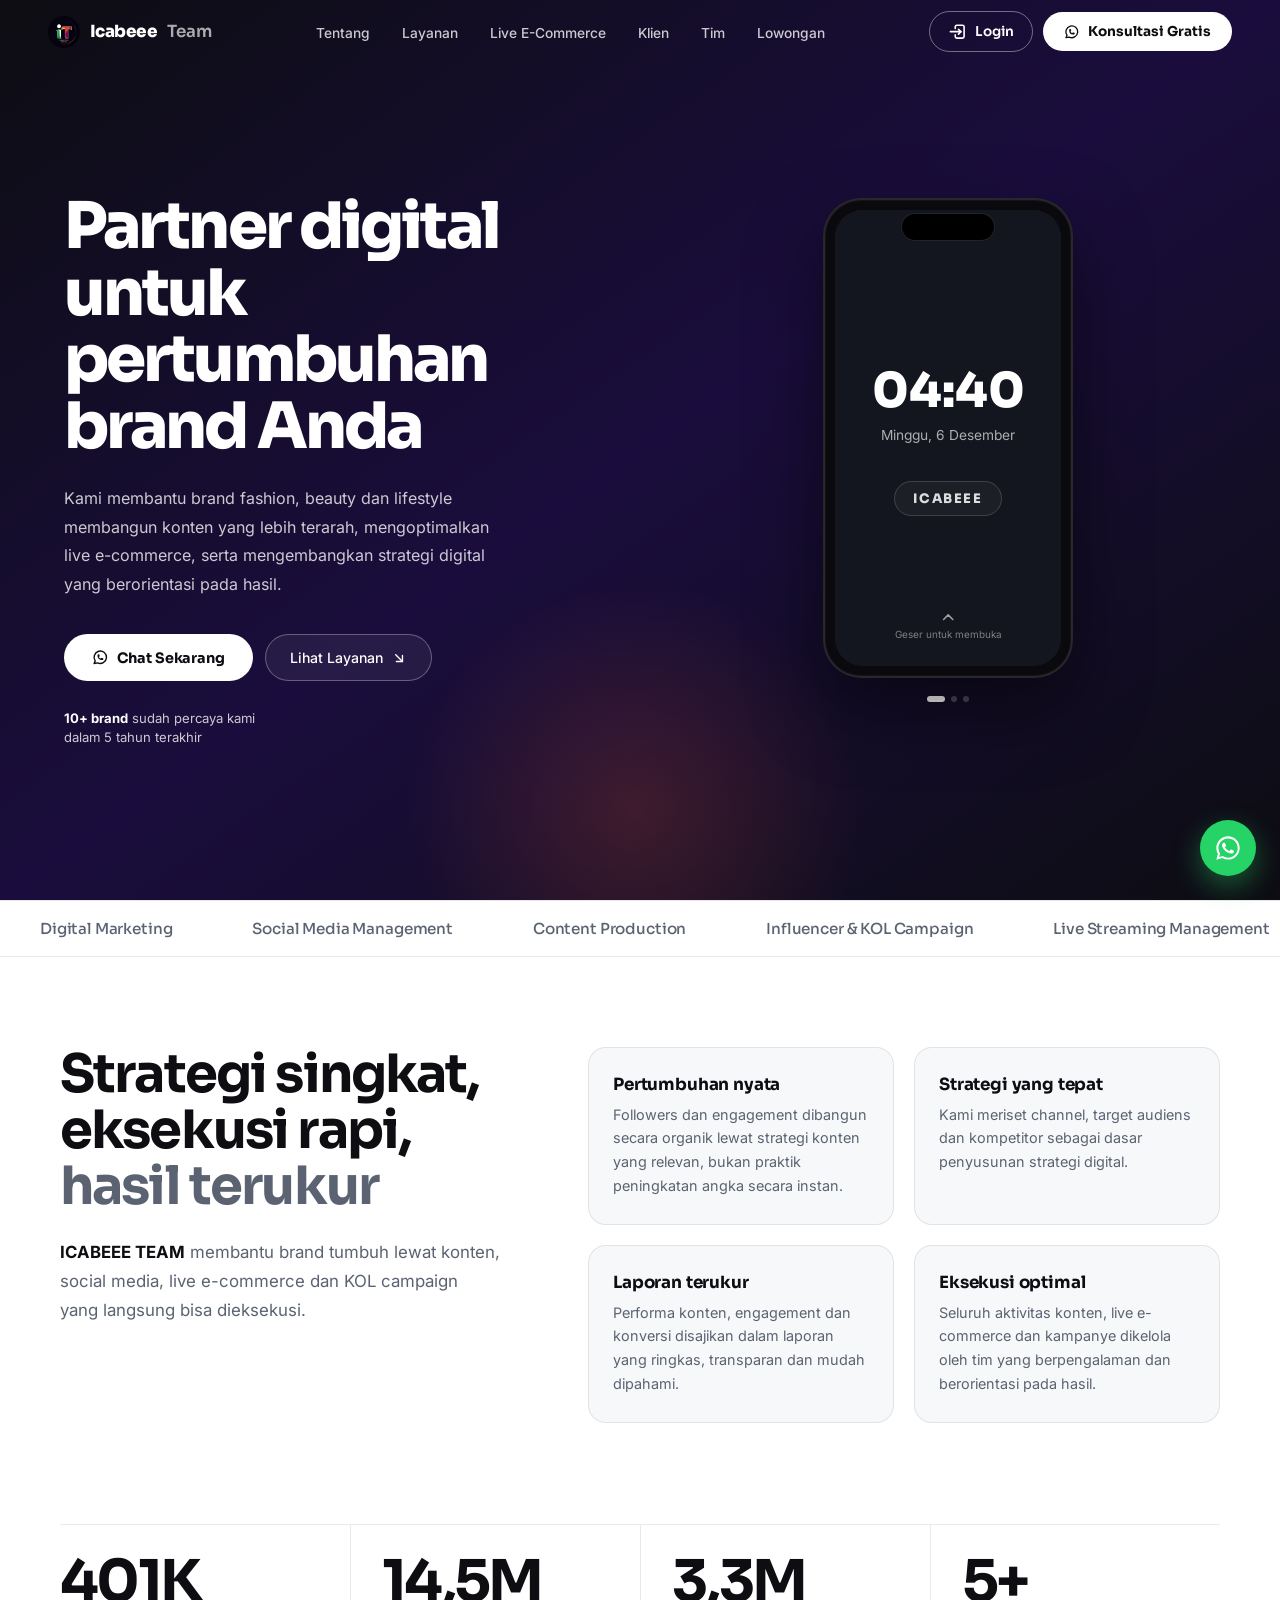
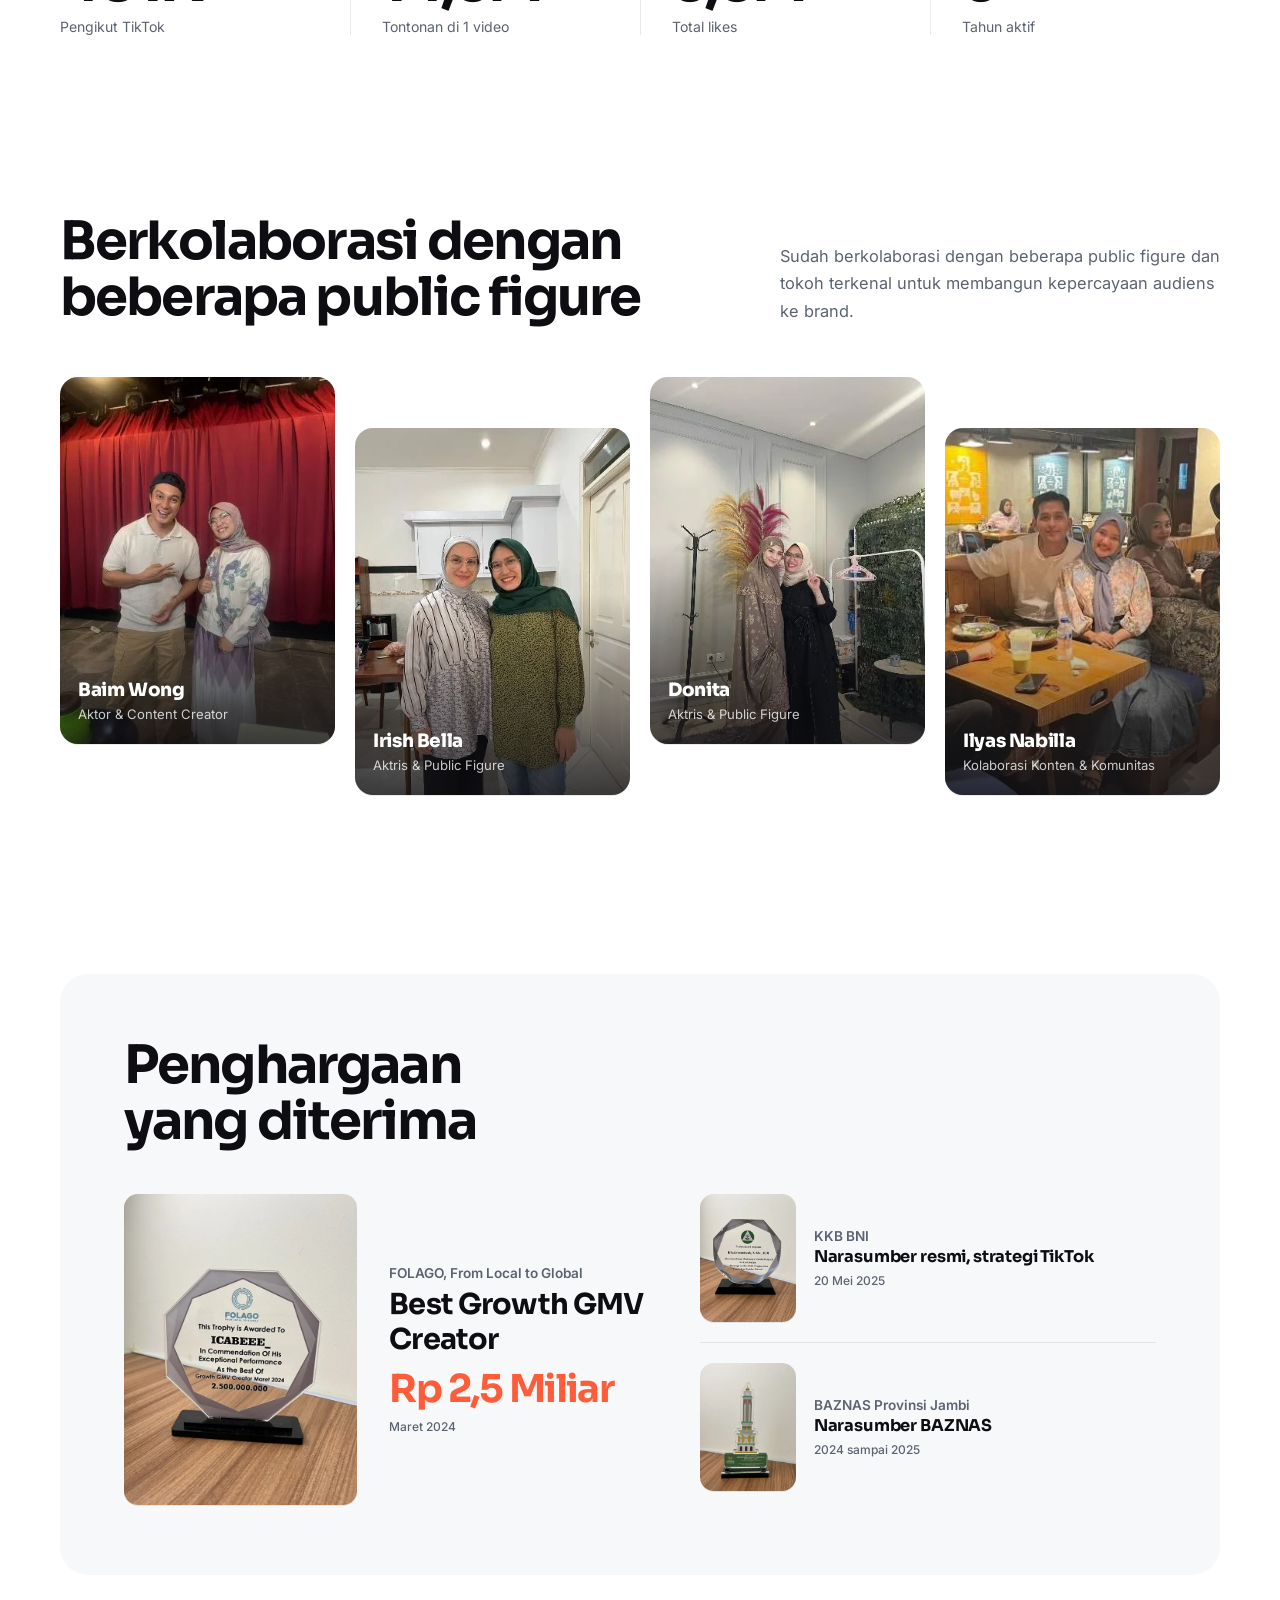
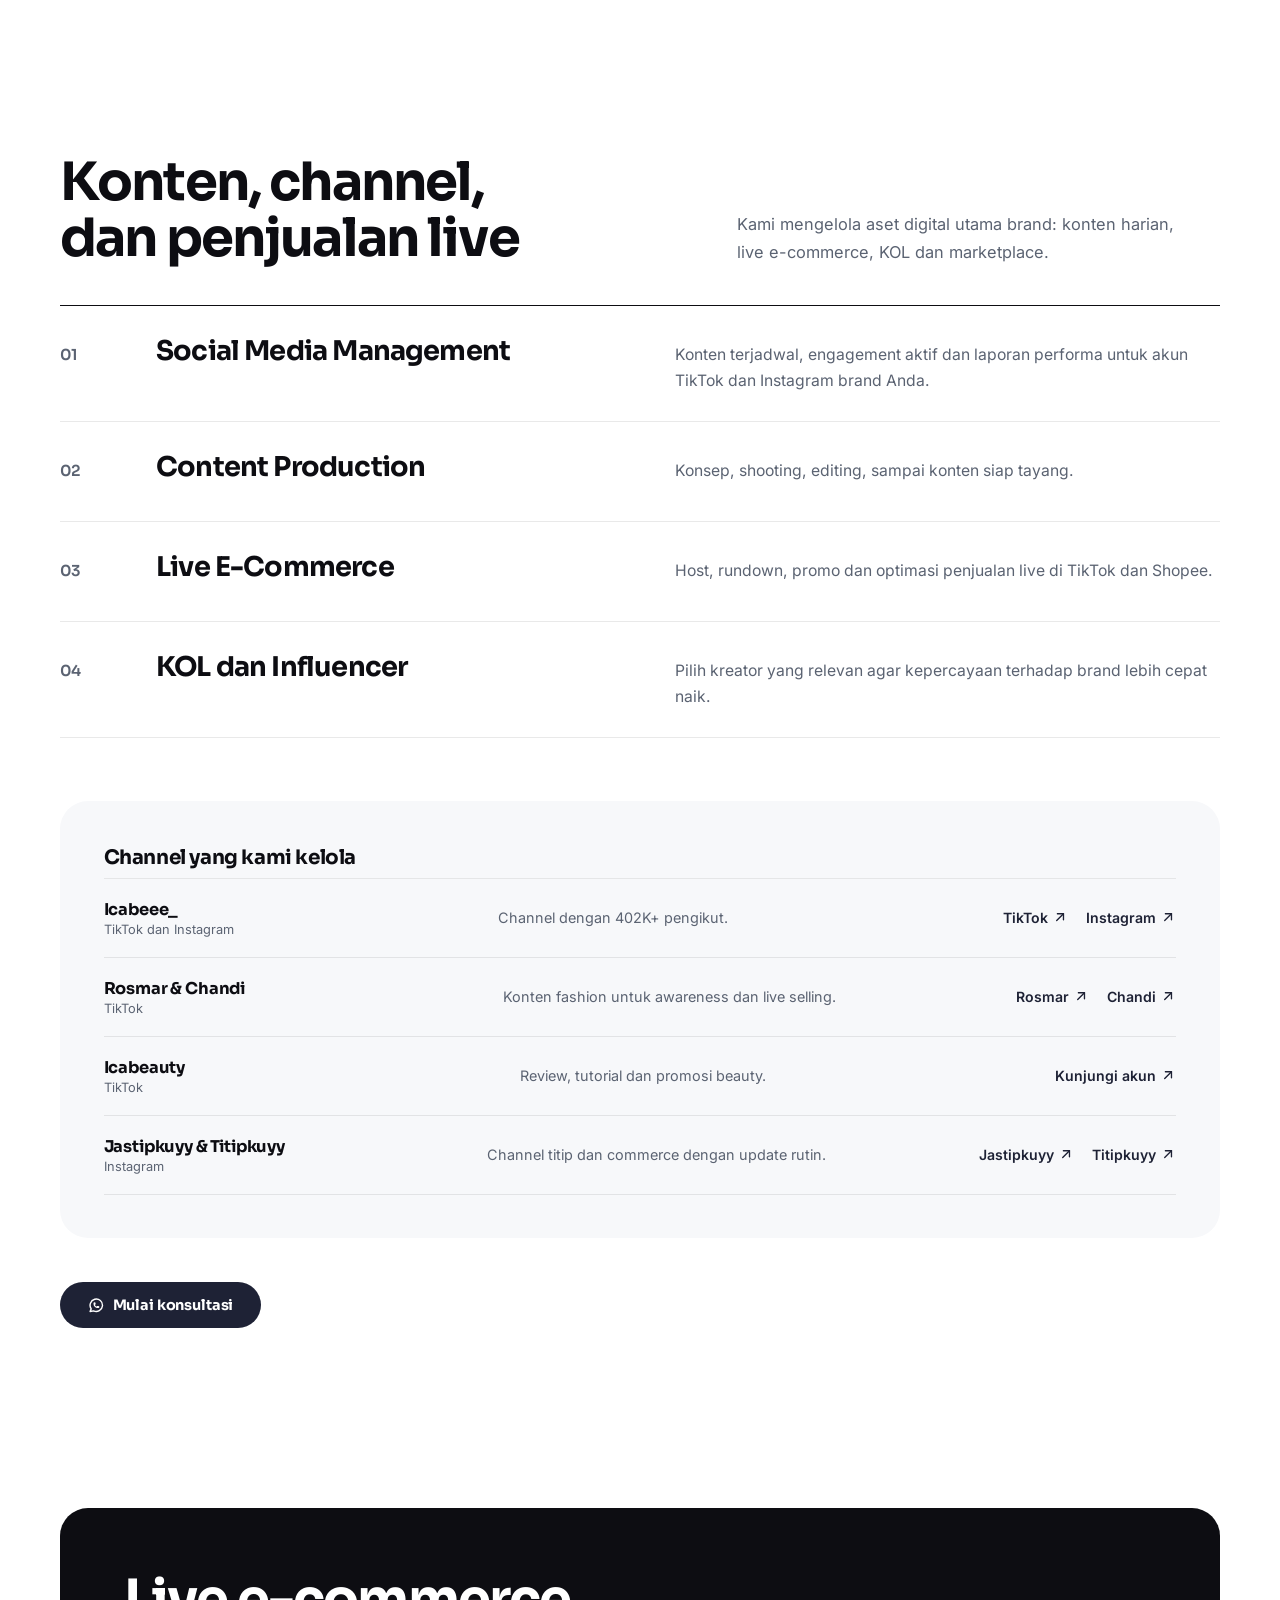
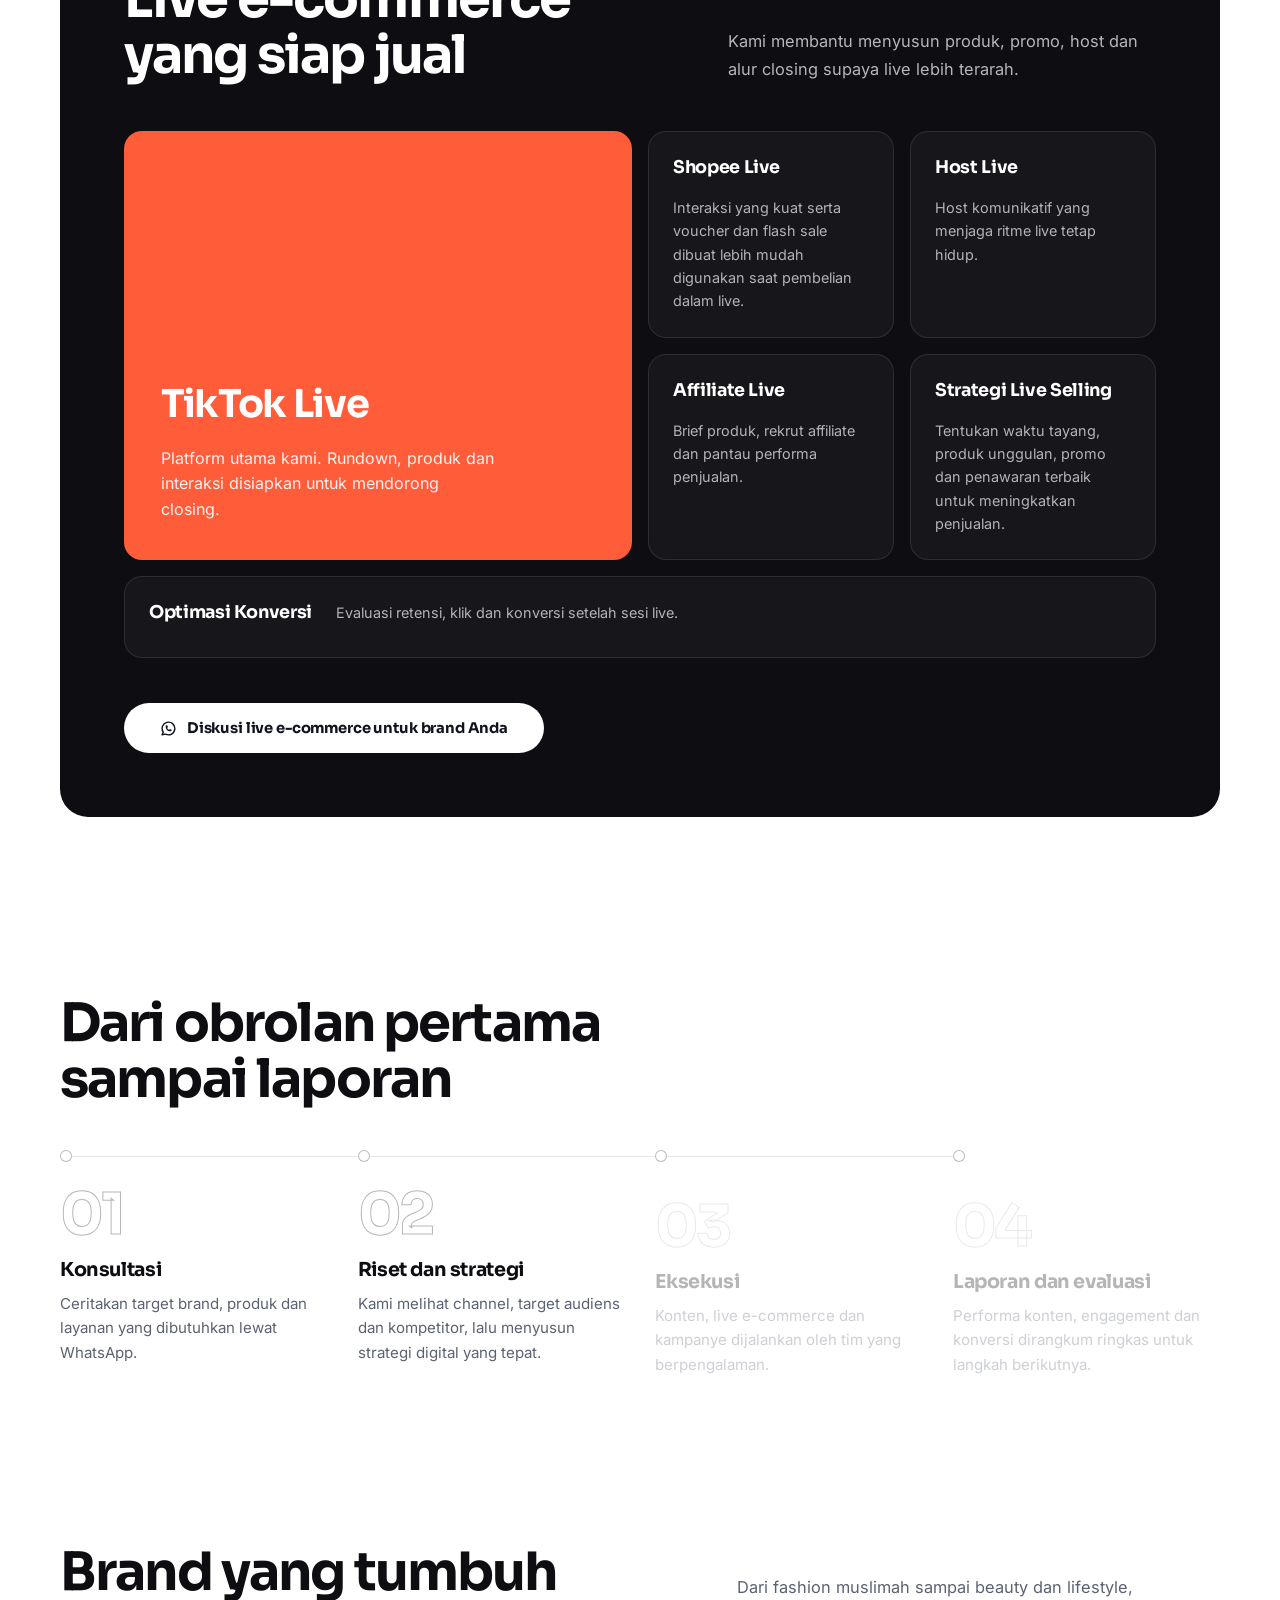
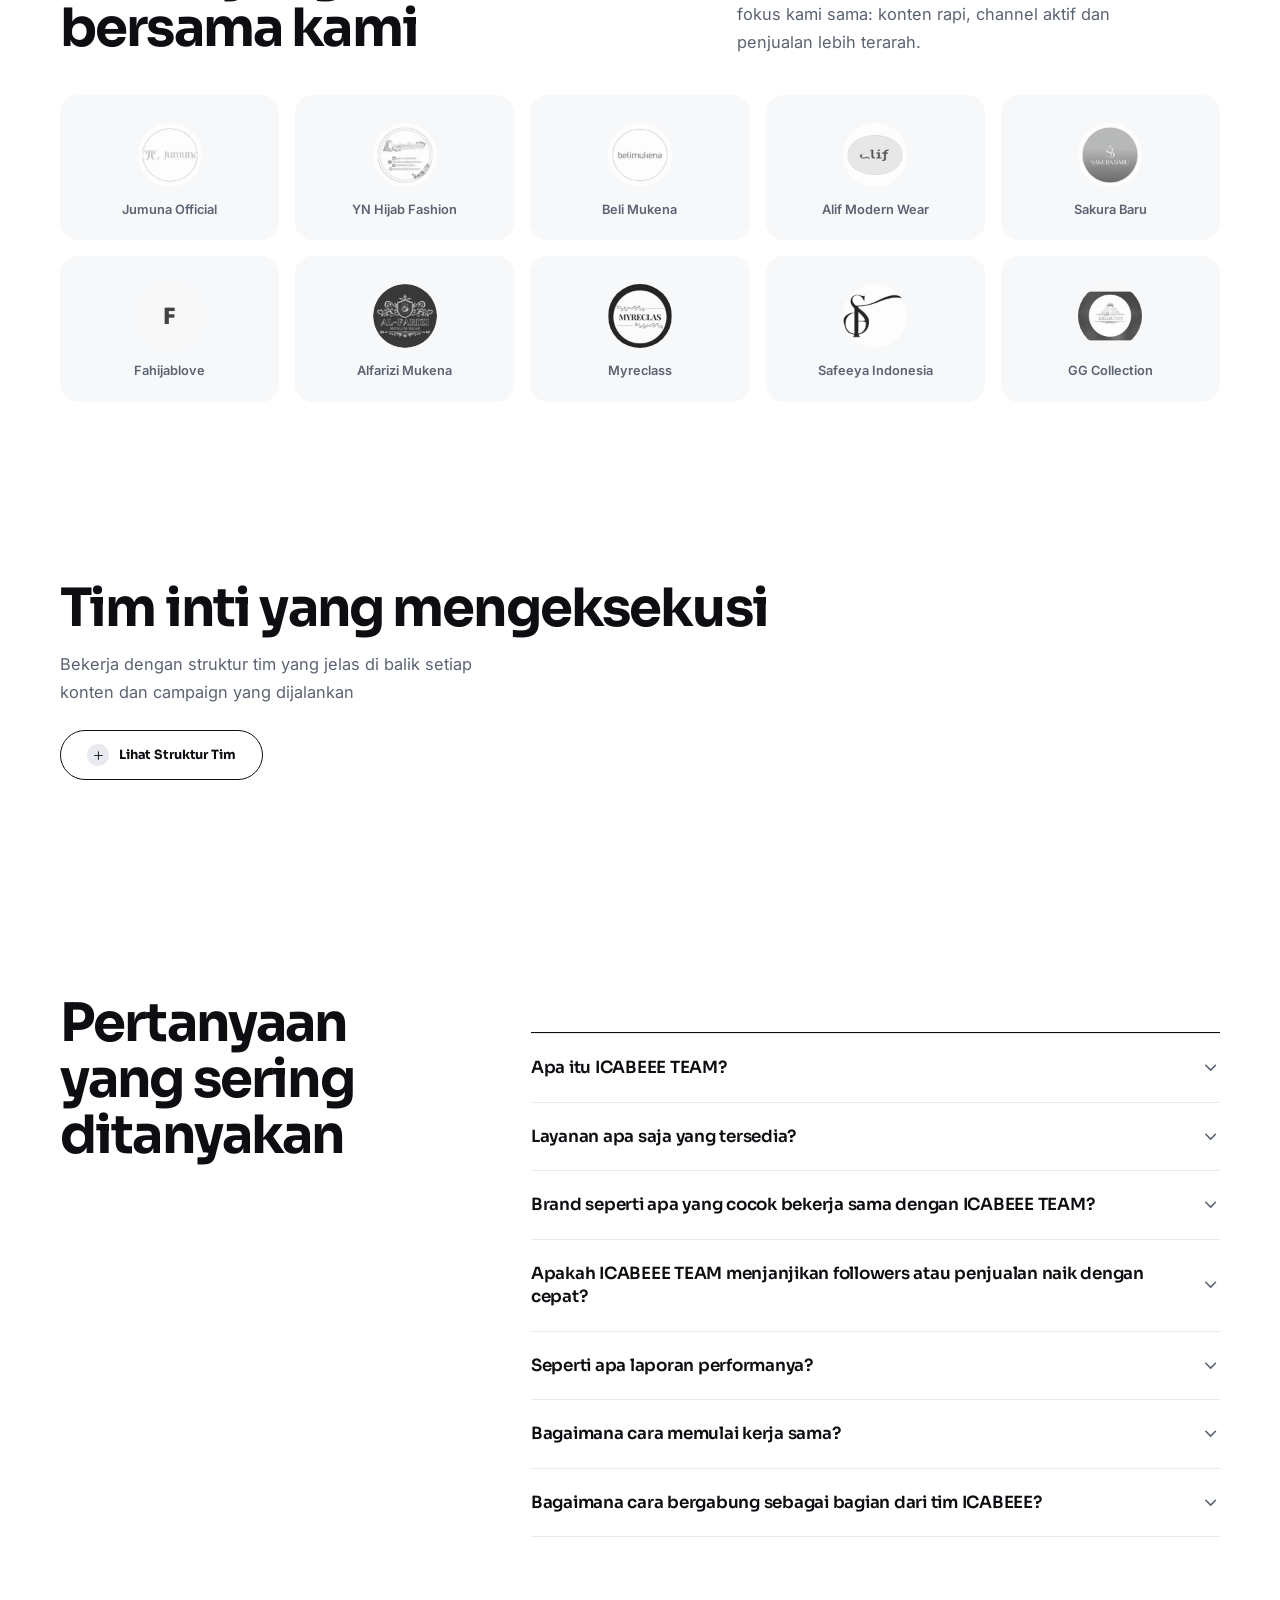
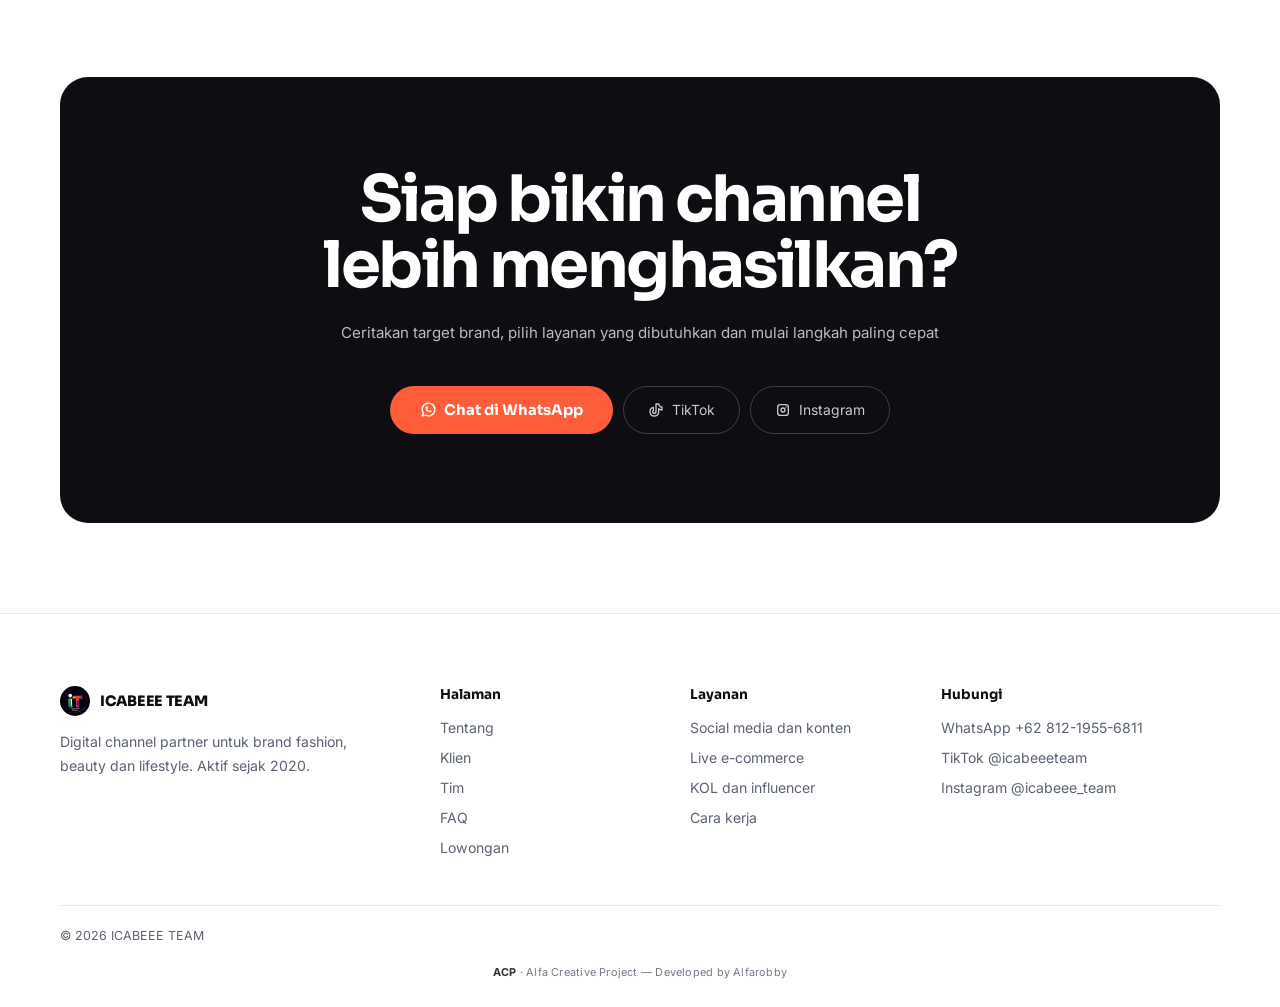
==== commit 5dff9011: "Index: animasi #layanan & #cara-kerja (Android-first, reduced-motion aman)" ====
--- a/index.html
+++ b/index.html
@@ -33,6 +33,7 @@
 <link rel="preload" href="fonts/inter.woff2" as="font" type="font/woff2" crossorigin>
 <link rel="stylesheet" href="style.css?v=e90991f6">
 <link rel="stylesheet" href="index-v2.css?v=1">
+<link rel="stylesheet" href="index-motion.css?v=1">
 <noscript><style>#loader{display:none}</style></noscript>
 <script type="application/ld+json">
 {
@@ -811,5 +812,6 @@
 </footer>
 <svg xmlns="http://www.w3.org/2000/svg" style="display:none" aria-hidden="true"><symbol id="i-arrow-down-right" viewBox="0 0 24 24"><path d="M7 7l10 10"/><path d="M17 8l0 9l-9 0"/></symbol><symbol id="i-arrow-up-right" viewBox="0 0 24 24"><path d="M17 7l-10 10"/><path d="M8 7l9 0l0 9"/></symbol><symbol id="i-arrow-right" viewBox="0 0 24 24"><path d="M5 12l14 0"/><path d="M13 18l6 -6"/><path d="M13 6l6 6"/></symbol><symbol id="i-brand-instagram" viewBox="0 0 24 24"><path d="M4 4m0 4a4 4 0 0 1 4 -4h8a4 4 0 0 1 4 4v8a4 4 0 0 1 -4 4h-8a4 4 0 0 1 -4 -4z"/><path d="M12 12m-3 0a3 3 0 1 0 6 0a3 3 0 1 0 -6 0"/><path d="M16.5 7.5l0 .01"/></symbol><symbol id="i-brand-tiktok" viewBox="0 0 24 24"><path d="M21 7.917v4.034a9.948 9.948 0 0 1 -5 -1.951v4.5a6.5 6.5 0 1 1 -8 -6.326v4.326a2.5 2.5 0 1 0 4 2v-11.5h4.083a6.005 6.005 0 0 0 4.917 4.917z"/></symbol><symbol id="i-brand-whatsapp" viewBox="0 0 24 24"><path d="M3 21l1.65 -3.8a9 9 0 1 1 3.4 2.9l-5.05 .9"/><path d="M9 10a.5 .5 0 0 0 1 0v-1a.5 .5 0 0 0 -1 0v1a5 5 0 0 0 5 5h1a.5 .5 0 0 0 0 -1h-1a.5 .5 0 0 0 0 1"/></symbol><symbol id="i-check" viewBox="0 0 24 24"><path d="M5 12l5 5l10 -10"/></symbol><symbol id="i-chevron-up" viewBox="0 0 24 24"><path d="M6 15l6 -6l6 6"/></symbol><symbol id="i-chevron-down" viewBox="0 0 24 24"><path d="M6 9l6 6l6 -6"/></symbol><symbol id="i-login-2" viewBox="0 0 24 24"><path d="M9 8v-2a2 2 0 0 1 2 -2h7a2 2 0 0 1 2 2v12a2 2 0 0 1 -2 2h-7a2 2 0 0 1 -2 -2v-2"/><path d="M3 12h13l-3 -3"/><path d="M13 15l3 -3"/></symbol><symbol id="i-plus" viewBox="0 0 24 24"><path d="M12 5l0 14"/><path d="M5 12l14 0"/></symbol><symbol id="i-quote" viewBox="0 0 24 24"><path d="M10 11h-4a1 1 0 0 1 -1 -1v-3a1 1 0 0 1 1 -1h3a1 1 0 0 1 1 1v6c0 2.667 -1.333 4.333 -4 5"/><path d="M19 11h-4a1 1 0 0 1 -1 -1v-3a1 1 0 0 1 1 -1h3a1 1 0 0 1 1 1v6c0 2.667 -1.333 4.333 -4 5"/></symbol><symbol id="i-star" viewBox="0 0 24 24"><path d="M8.243 7.34l-6.38 .925l-.113 .023a1 1 0 0 0 -.44 1.684l4.622 4.499l-1.09 6.355l-.013 .11a1 1 0 0 0 1.464 .944l5.706 -3l5.693 3l.1 .046a1 1 0 0 0 1.352 -1.1l-1.091 -6.355l4.624 -4.5l.078 -.085a1 1 0 0 0 -.633 -1.62l-6.38 -.926l-2.852 -5.78a1 1 0 0 0 -1.794 0l-2.853 5.78z"/></symbol></svg>
 <script src="main.js?v=7aaa90d3" defer></script>
+<script src="index-motion.js?v=1" defer></script>
 </body>
 </html>
--- a/index-v2.css
+++ b/index-v2.css
@@ -90,7 +90,6 @@
 .process{counter-reset:st;display:grid;grid-template-columns:repeat(4,1fr);gap:clamp(16px,2.4vw,32px);list-style:none;margin-top:clamp(28px,4vw,48px);position:relative}
 .step{counter-increment:st;position:relative;padding-top:28px;border-top:1px solid var(--line)}
 .step::before{content:"";position:absolute;top:-1px;left:0;width:48px;height:2px;background:var(--ink);transition:width .5s var(--ease)}
-.step:hover::before{width:100%;background:var(--coral)}
 .step h3{font-family:var(--df);font-size:1.2rem;font-weight:700;letter-spacing:-.02em;margin-bottom:10px}
 .step p{color:var(--muted);font-size:.94rem;line-height:1.65}
 
@@ -170,4 +169,3 @@
 .org-head,.org-head .section-h2,.org-head p{text-align:left;margin-left:0;margin-right:0}
 .why{padding:0!important;margin:0}
 .step{padding-right:0}
-@media(max-width:600px){.step{padding:24px 0 0!important;min-height:0}.step::before{position:absolute;left:0;top:-1px;margin:0}}
--- a/index-motion.css
+++ b/index-motion.css
@@ -0,0 +1,75 @@
+/* ICABEEE — motion untuk #layanan dan #cara-kerja.
+   Hanya transform/opacity (ringan di Android). Semua gerak ada di
+   prefers-reduced-motion:no-preference; selain itu tampil statis & lengkap. */
+
+/* ===== CARA KERJA: timeline terisi mengikuti scroll ===== */
+.js .process{position:relative;counter-reset:st;grid-template-columns:repeat(4,1fr);gap:clamp(16px,2.4vw,32px)}
+.js .process::before,.js .process::after{content:"";display:block!important;position:absolute;pointer-events:none}
+.js .process::before{left:0;top:0;height:1px;width:var(--track,100%);background:var(--line)}
+.js .process::after{left:0;top:-.5px;height:2px;width:var(--track,100%);background:var(--ink);transform:scaleX(var(--p,0));transform-origin:left;will-change:transform}
+.js .step{border-top:0;padding:30px 0 0;counter-increment:st}
+.js .step::before{content:"";display:block;position:absolute;left:0;top:-6px;width:12px;height:12px;margin:0;border-radius:50%;box-sizing:border-box;background:var(--bg);border:1.5px solid rgba(13,13,18,.28);font-size:0}
+.js .step.on::before{background:var(--ink);border-color:var(--ink)}
+.js .step.cur::before{background:var(--coral);border-color:var(--coral);box-shadow:0 0 0 5px rgba(255,92,57,.16)}
+.js .step h3::before{content:counter(st,decimal-leading-zero);display:block;font-family:var(--df);font-size:clamp(2.6rem,5vw,3.6rem);font-weight:700;letter-spacing:-.05em;line-height:1;margin-bottom:14px;color:transparent;-webkit-text-stroke:1px rgba(13,13,18,.3)}
+.js .step.on h3::before{color:var(--ink);-webkit-text-stroke-color:var(--ink)}
+.js .step.cur h3::before{color:var(--coral);-webkit-text-stroke-color:var(--coral)}
+
+@media(max-width:1000px){
+  .js .process{grid-template-columns:1fr;padding-left:40px;row-gap:0}
+  .js .process::before{left:7px;top:var(--y0,12px);width:1px;height:var(--track,0)}
+  .js .process::after{left:6.5px;top:var(--y0,12px);width:2px;height:var(--track,0);transform:scaleY(var(--p,0));transform-origin:top}
+  .js .step{padding:0 0 44px}
+  .js .step:last-child{padding-bottom:0}
+  .js .step::before{left:-40px;top:4px;width:15px;height:15px}
+  .js .step h3::before{font-size:2.4rem;margin-bottom:10px}
+}
+
+/* ===== gerak ===== */
+@media (prefers-reduced-motion:no-preference){
+  /* matikan reveal lama untuk elemen yang punya animasi sendiri */
+  .js .ecosystem-head.rv,.js .svc-list.rv,.js .channels.rv,.js .process.rv,.js .process-inner > h2.rv{opacity:1;transform:none;transition:none}
+
+  /* judul: mask per baris */
+  .js .split .ln{display:block;overflow:hidden;padding-bottom:.12em;margin-bottom:-.12em}
+  .js .split .ln > span{display:block;transform:translateY(110%);transition:transform 1.05s var(--ease);transition-delay:calc(var(--l,0)*120ms)}
+  .js .split.in .ln > span{transform:none}
+  .js .ecosystem-head > p{opacity:0;transform:translateY(12px);transition:opacity .9s var(--ease) .35s,transform .9s var(--ease) .35s}
+  .js .ecosystem-head.in > p{opacity:1;transform:none}
+
+  /* layanan: garis tergambar, lalu isi menyusul */
+  .js .svc-list{border-top-color:transparent;position:relative}
+  .js .svc-list::before{content:"";position:absolute;left:0;right:0;top:-1px;height:1px;background:var(--ink);transform:scaleX(0);transform-origin:left;transition:transform 1.2s var(--ease)}
+  .js .svc-list.in::before{transform:scaleX(1)}
+  .js .svc-list .svc-item{position:relative;border-bottom:0!important;-webkit-tap-highlight-color:transparent}
+  .js .svc-item::after{content:"";position:absolute;left:0;right:0;bottom:0;height:1px;background:var(--line);transform:scaleX(0);transform-origin:left;transition:transform 1s var(--ease) calc(var(--i,0)*110ms + 200ms),background-color .45s}
+  .js .svc-list.in .svc-item::after{transform:scaleX(1)}
+  .js .svc-item::before{opacity:0;transition:opacity .6s ease calc(var(--i,0)*110ms + 350ms),color .35s}
+  .js .svc-list.in .svc-item::before{opacity:1}
+  .js .svc-item h3{clip-path:inset(-.2em 100% -.2em 0);transform:translateX(-12px);transition:clip-path .9s var(--ease) calc(var(--i,0)*110ms + 300ms),transform .9s var(--ease) calc(var(--i,0)*110ms + 300ms),translate .5s var(--ease)}
+  .js .svc-list.in .svc-item h3{clip-path:inset(-.2em -.2em -.2em 0);transform:none}
+  .js .svc-item p{opacity:0;transform:translateY(10px);transition:opacity .8s var(--ease) calc(var(--i,0)*110ms + 520ms),transform .8s var(--ease) calc(var(--i,0)*110ms + 520ms)}
+  .js .svc-list.in .svc-item p{opacity:1;transform:none}
+
+  /* channel */
+  .js .channels > h3{opacity:0;transform:translateY(10px);transition:opacity .7s var(--ease),transform .7s var(--ease)}
+  .js .channels.in > h3{opacity:1;transform:none}
+  .js .ch-row{opacity:0;transform:translateY(16px);transition:opacity .8s var(--ease) calc(var(--i,0)*90ms + 150ms),transform .8s var(--ease) calc(var(--i,0)*90ms + 150ms)}
+  .js .ch-list.in .ch-row{opacity:1;transform:none}
+
+  /* cara kerja */
+  .js .step h3,.js .step p{opacity:.3;transform:translateY(12px);transition:opacity .7s var(--ease),transform .9s var(--ease)}
+  .js .step p{transition-delay:.08s}
+  .js .step.on h3,.js .step.on p{opacity:1;transform:none}
+  .js .step h3::before{transition:color .6s ease,-webkit-text-stroke-color .6s ease}
+  .js .step::before{transition:background-color .4s,border-color .4s,box-shadow .5s}
+}
+
+/* ===== sentuh (Android): baris di garis baca jadi aktif ===== */
+@media (hover:none){
+  .js .svc-list .svc-item:hover{padding-left:0}
+  .js .svc-item.focus::before{color:var(--coral)}
+  .js .svc-item.focus::after{background:var(--ink)}
+  .js .svc-item.focus h3{translate:8px 0}
+  .js .svc-item:active h3{translate:8px 0}
+}
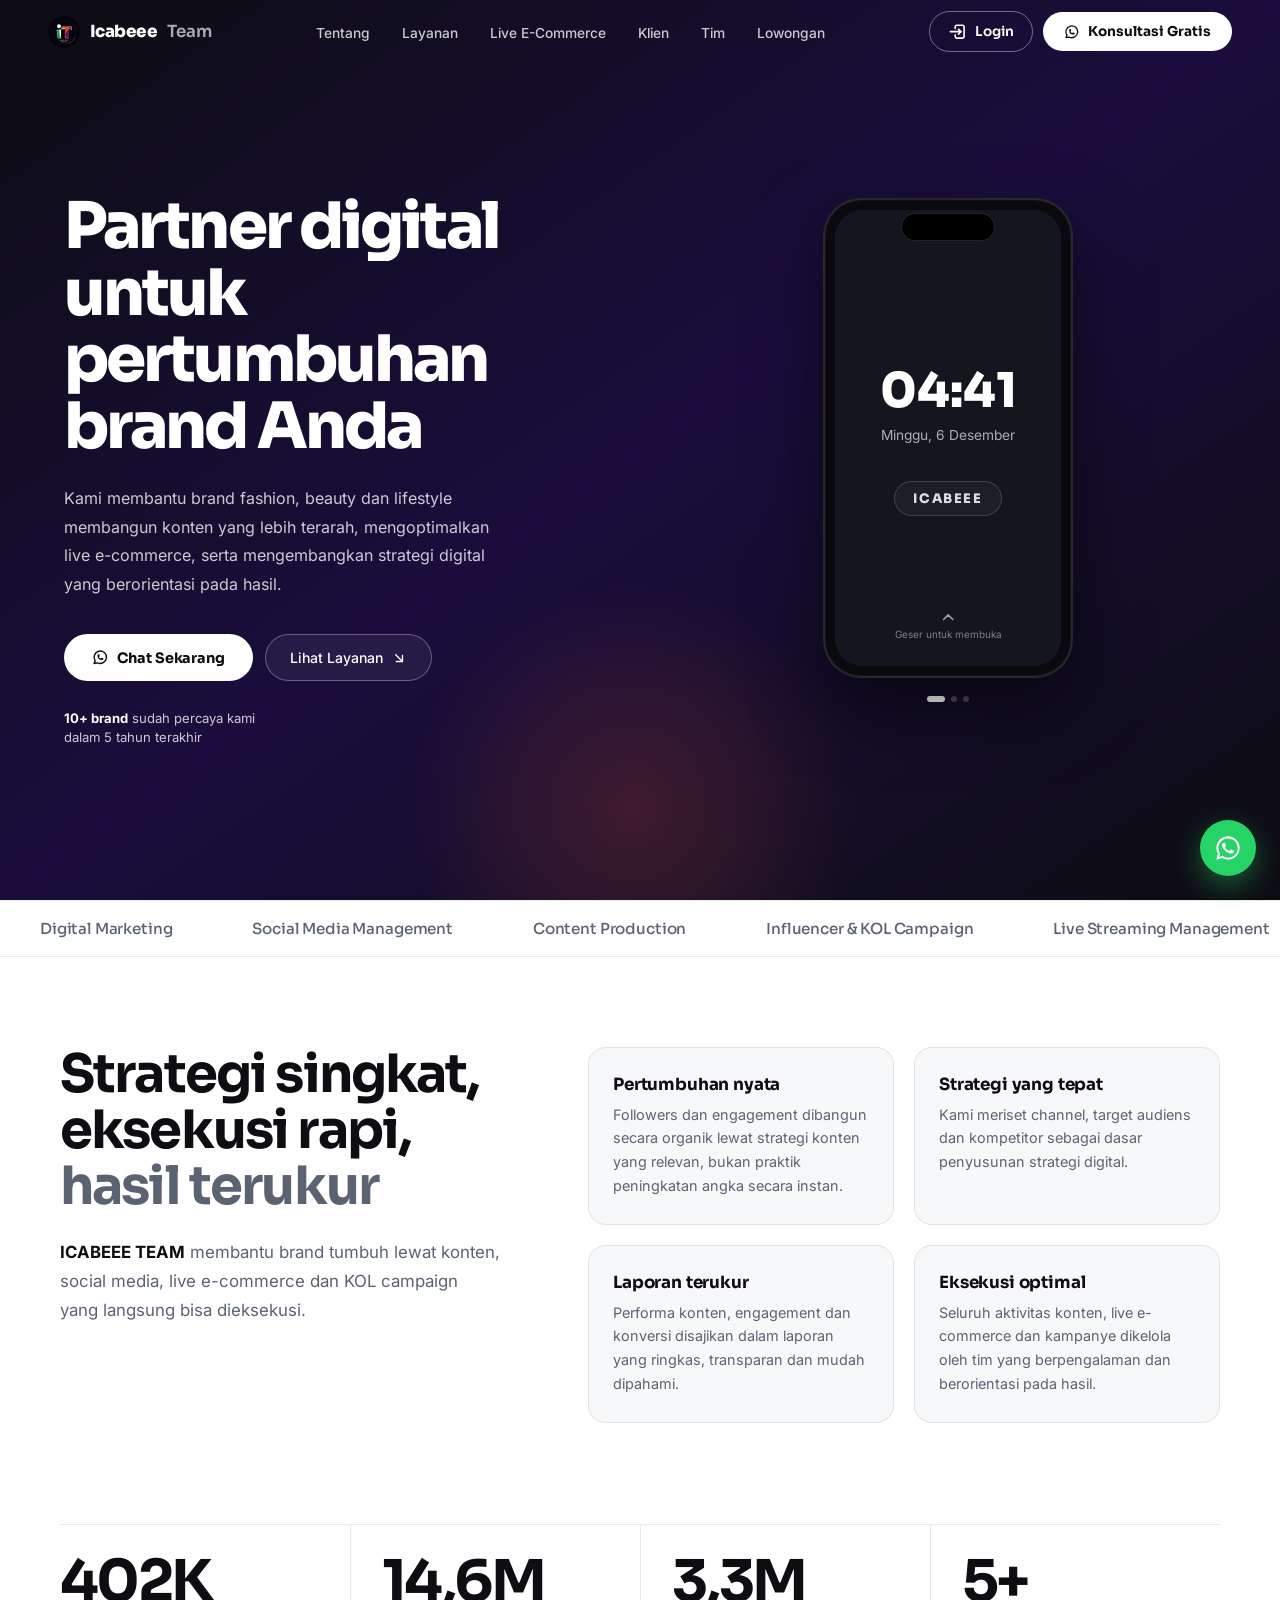
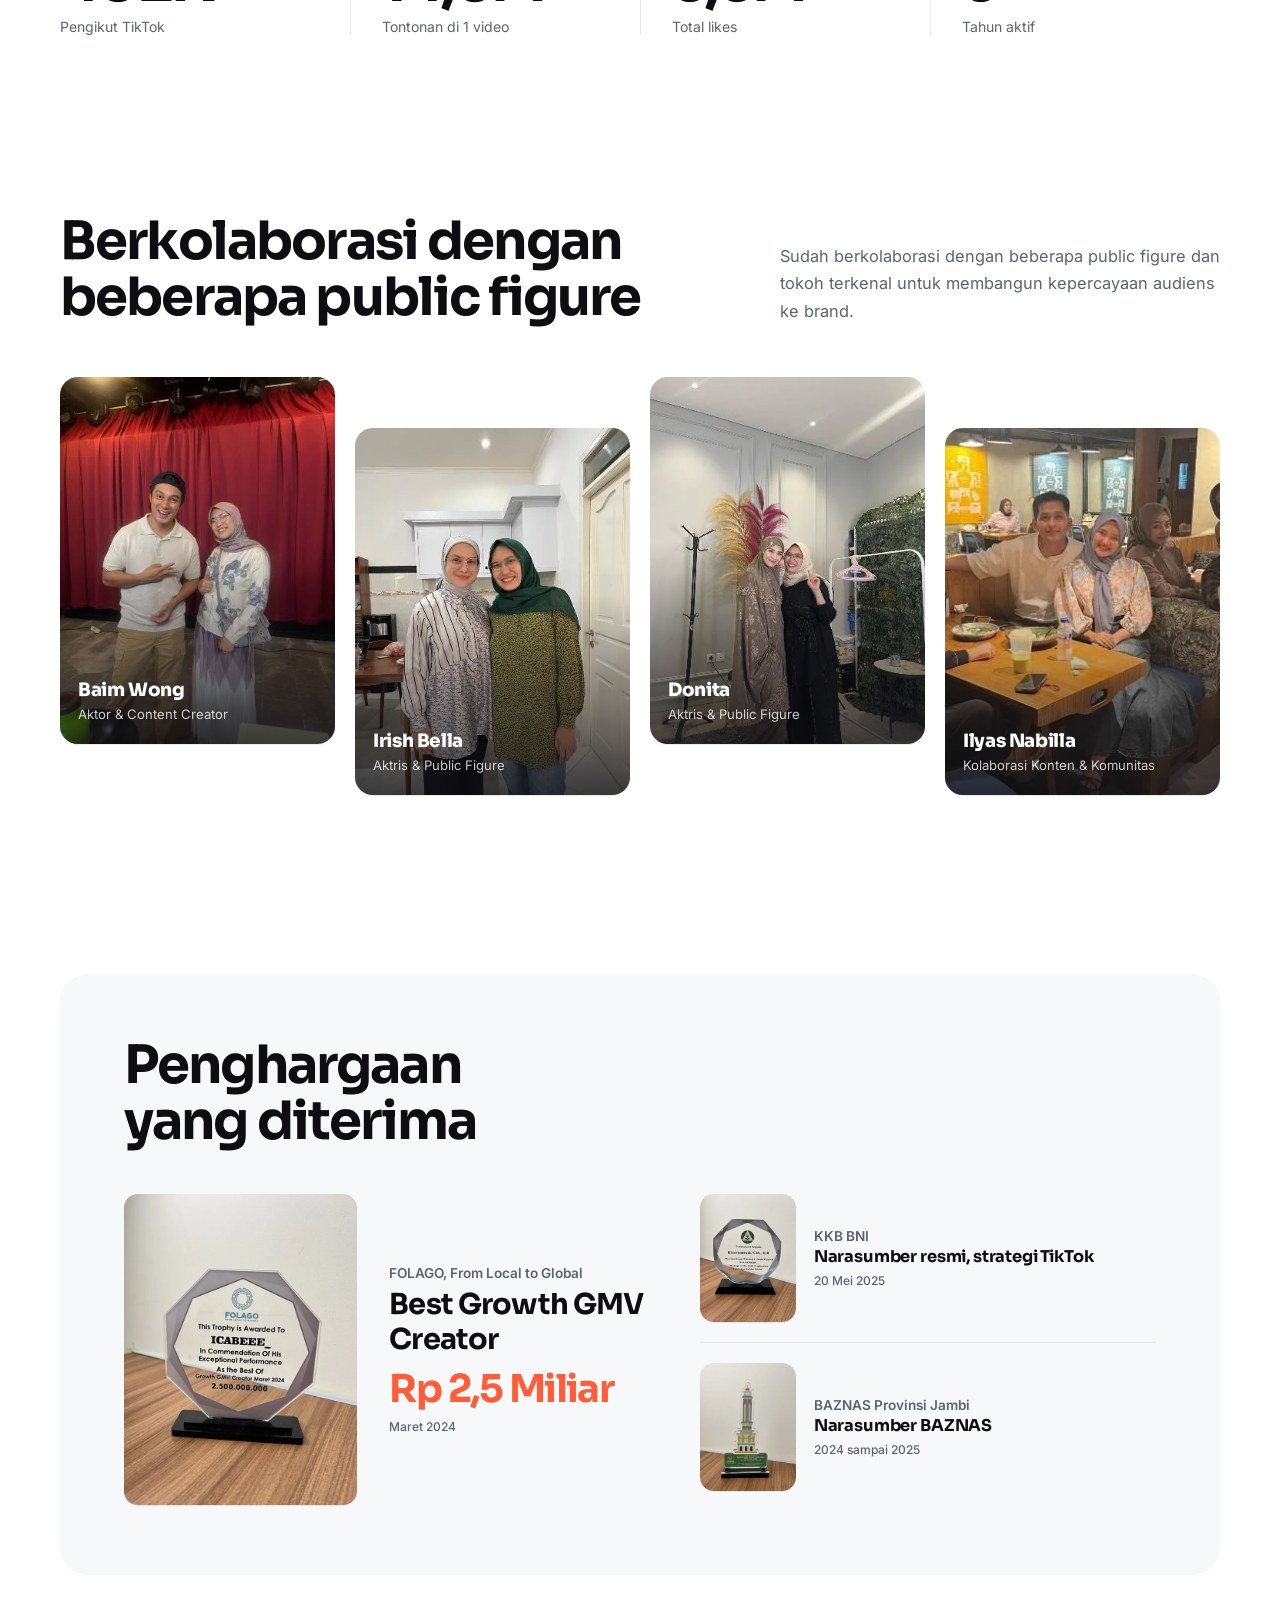
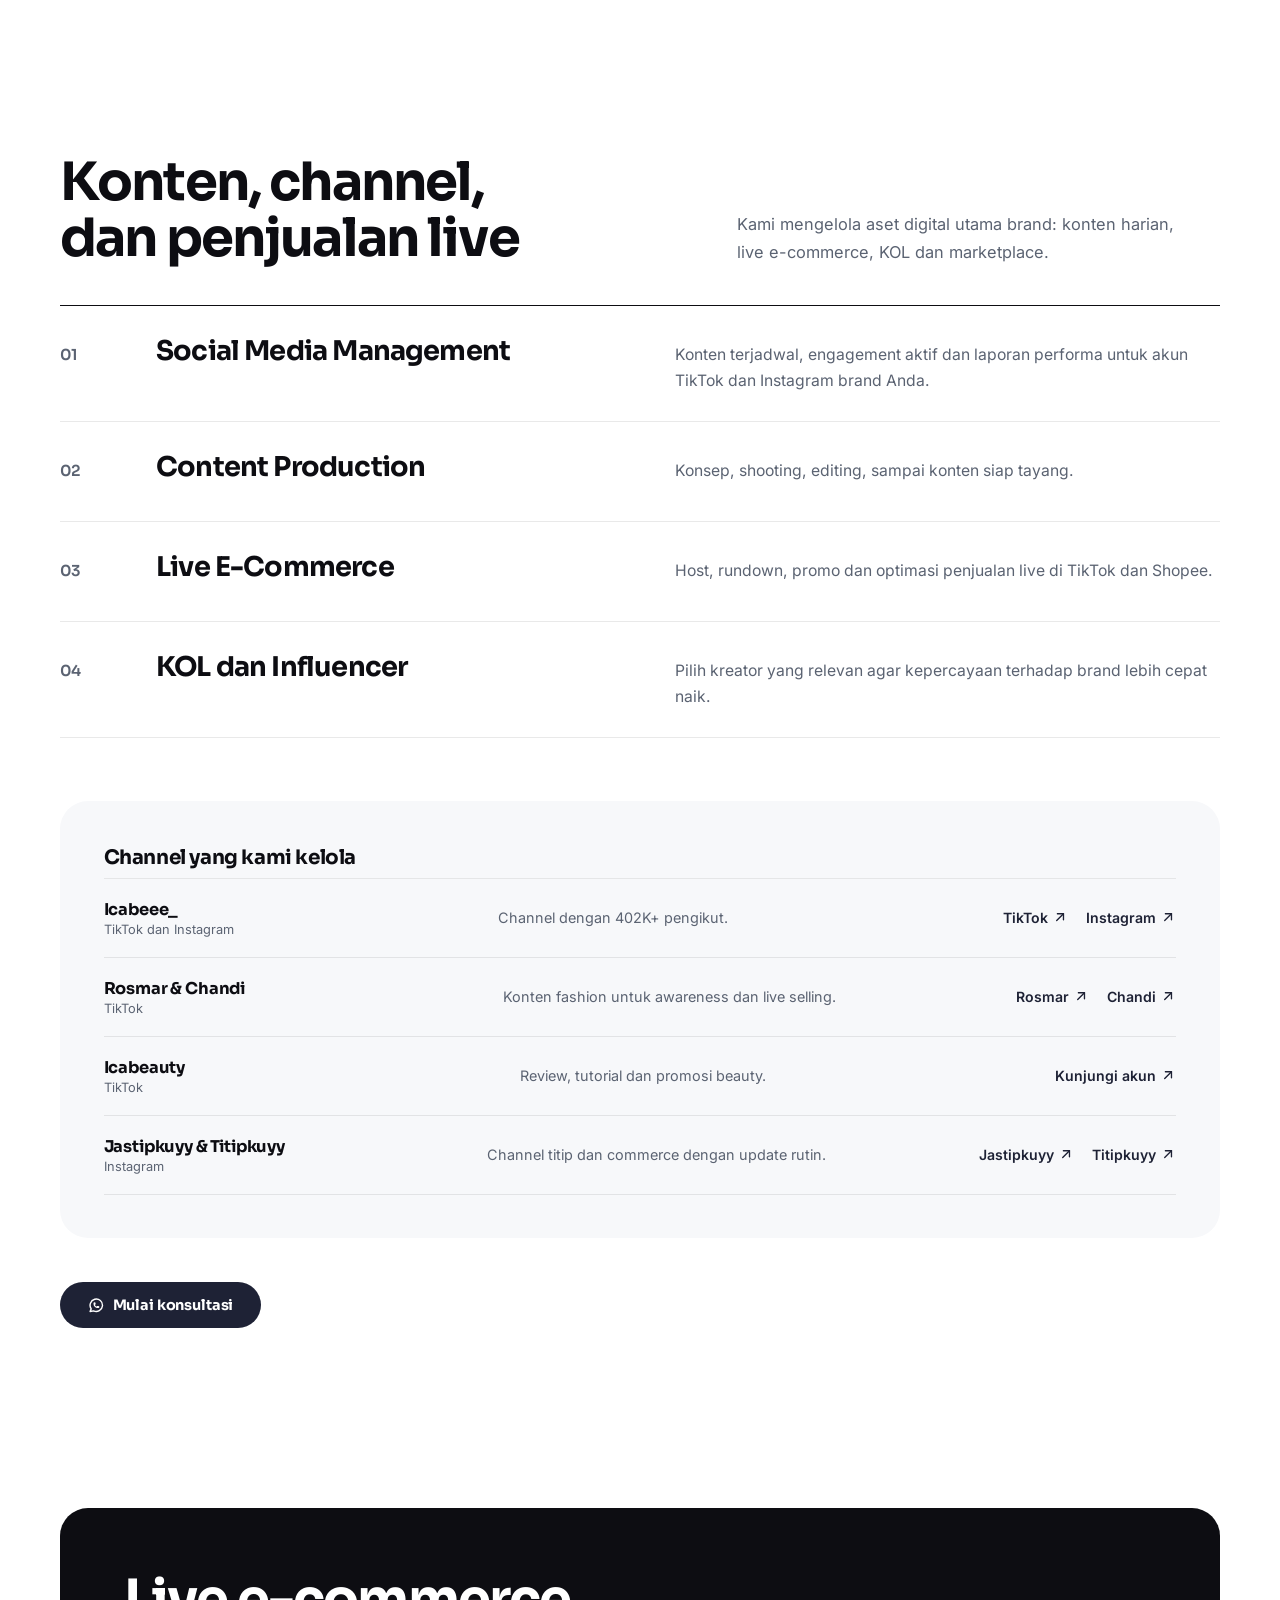
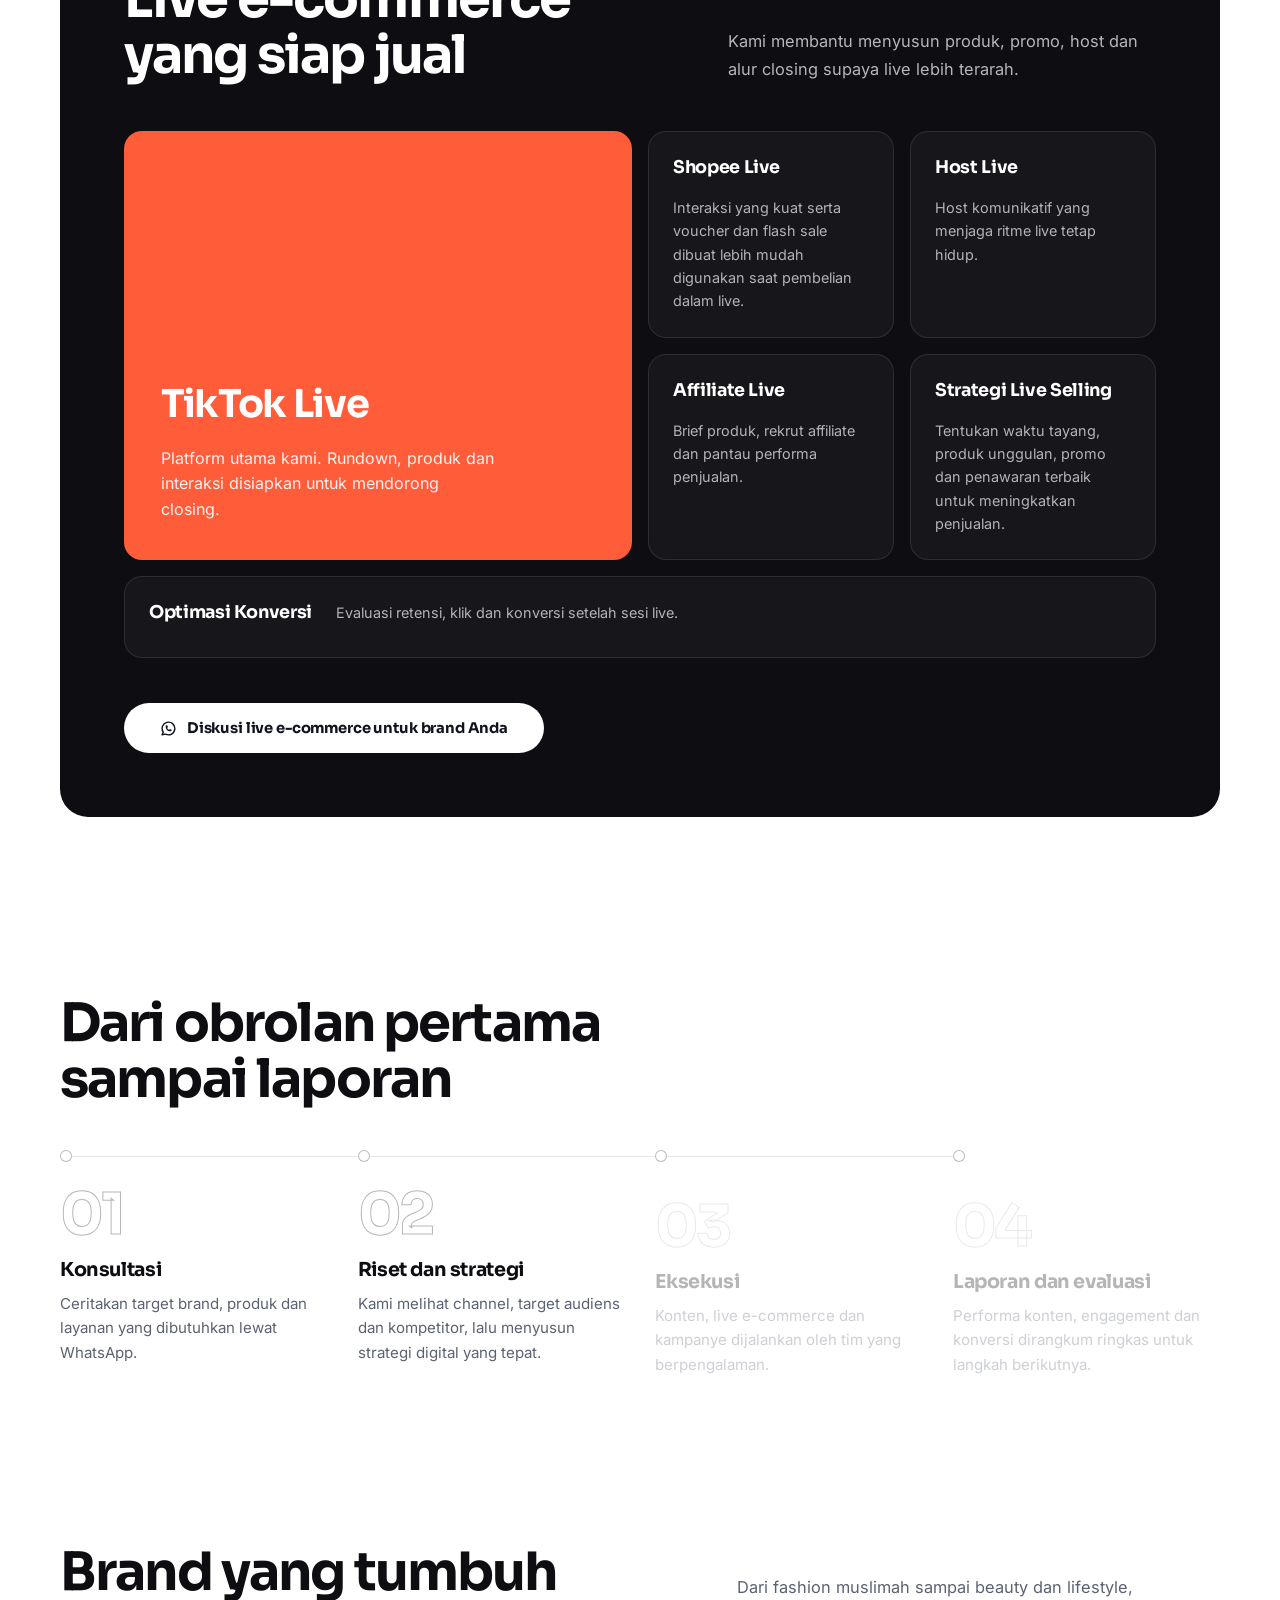
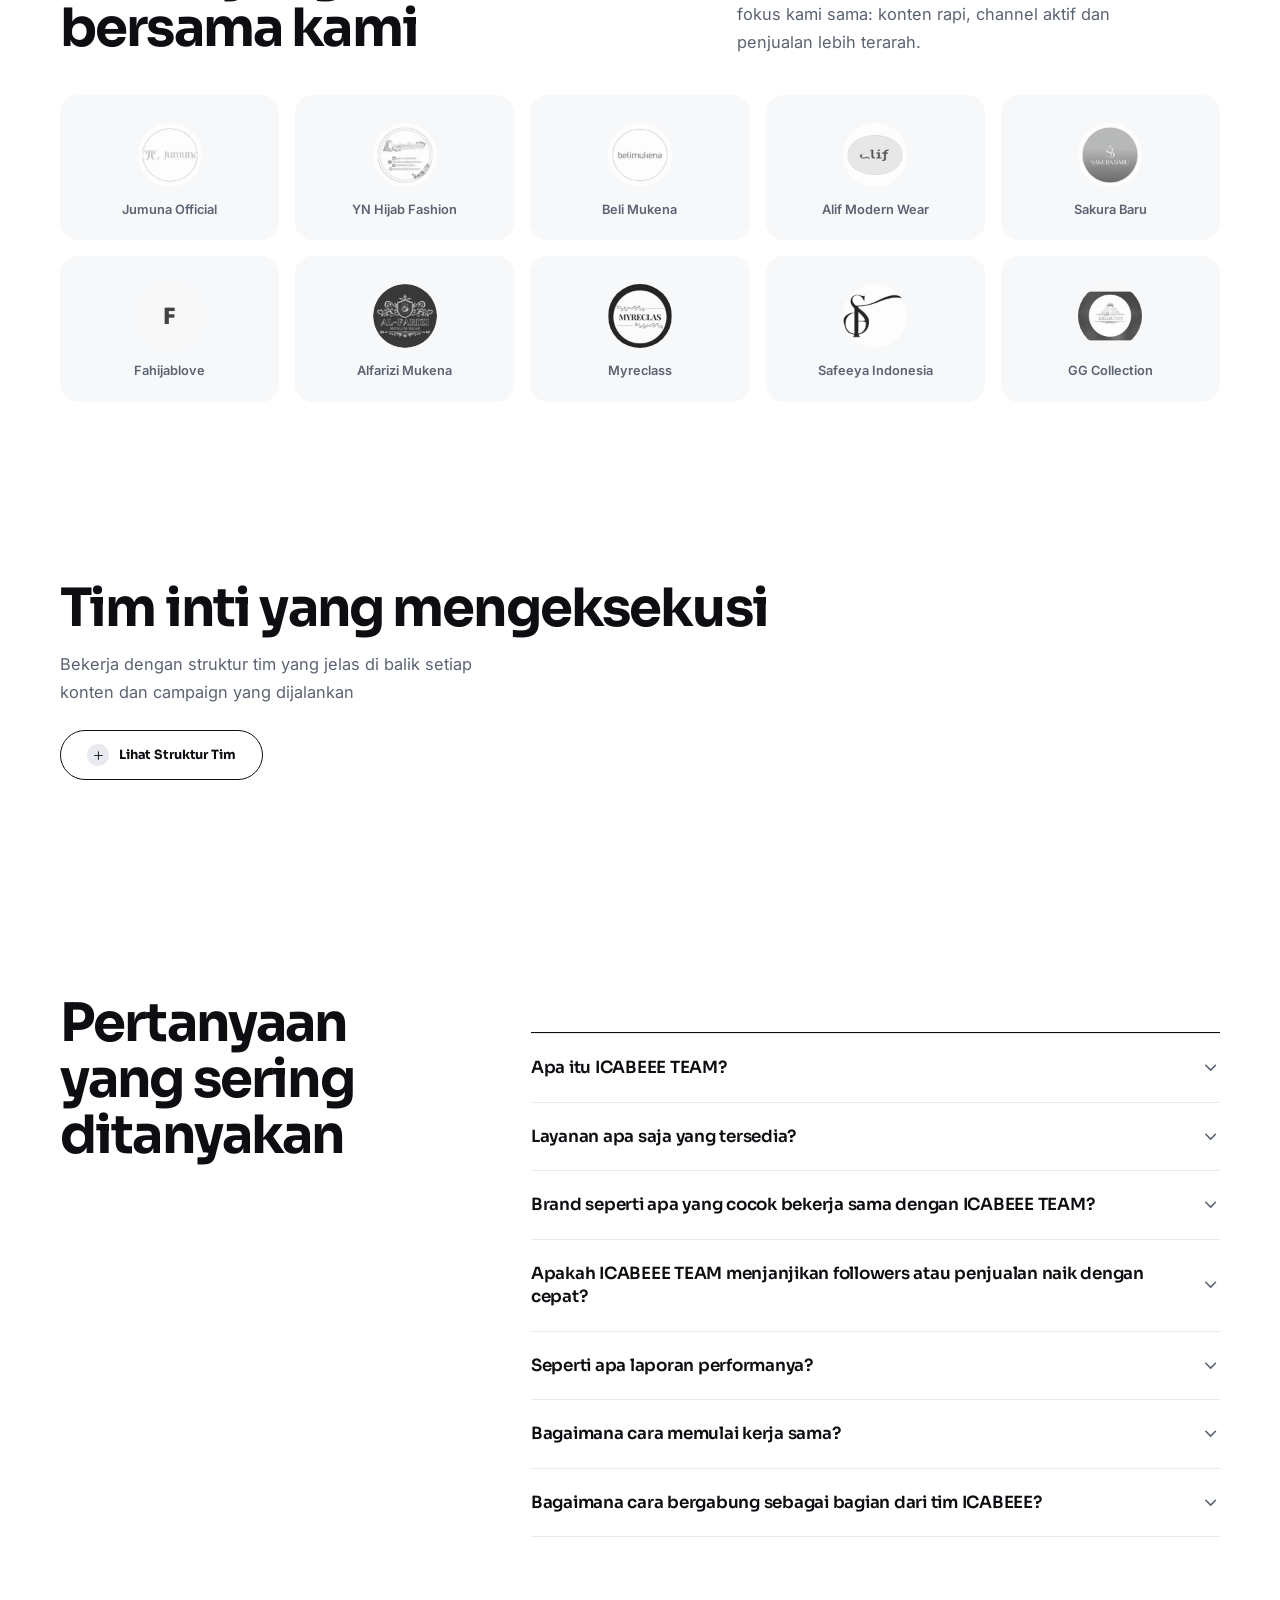
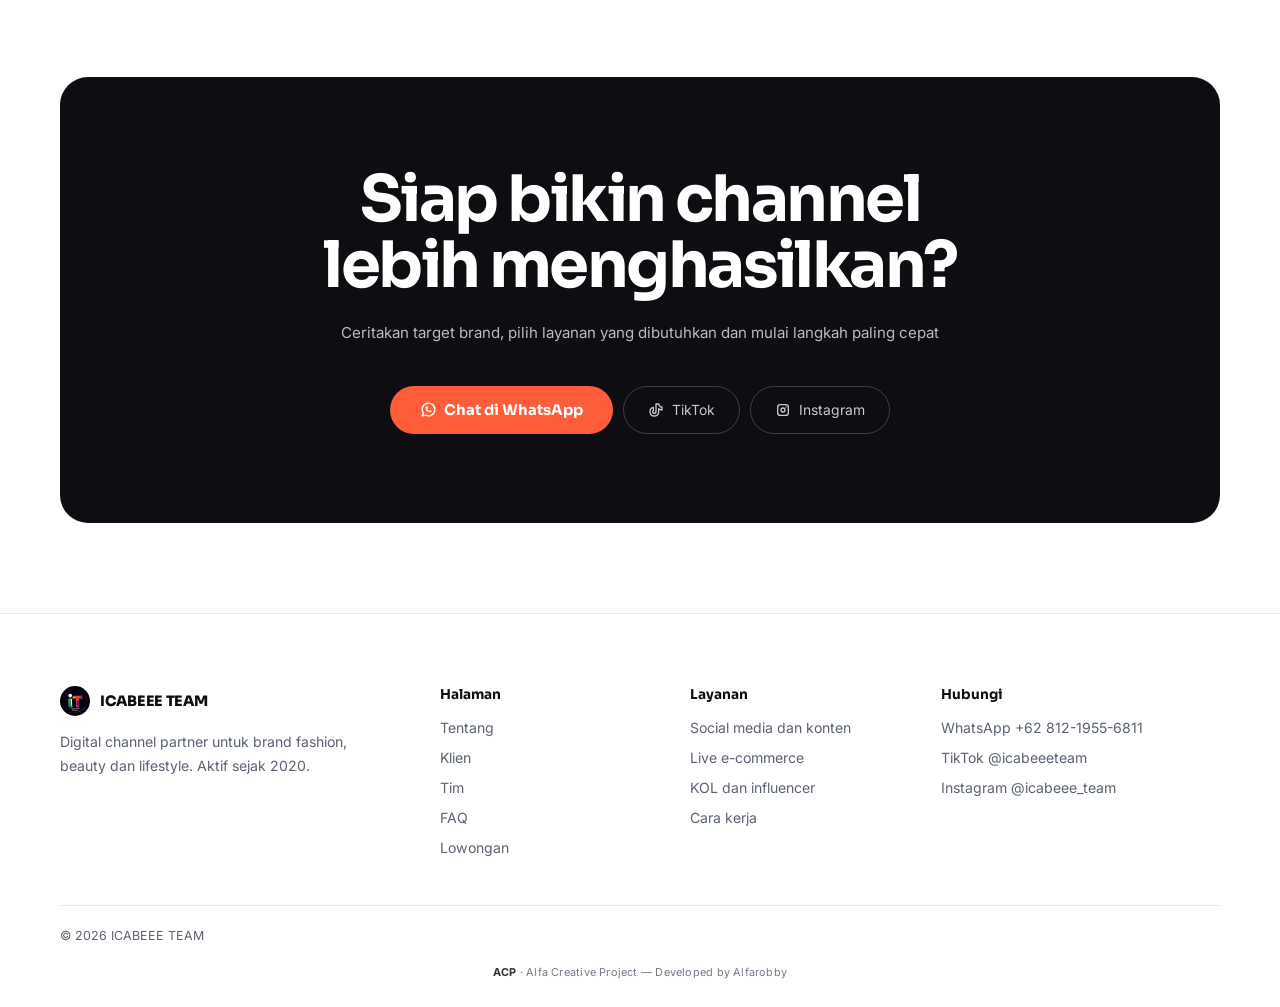
==== commit f1a79c45: "WIP: animasi layanan pilihan A/B/C (belum dipilih, belum di-push)" ====
--- a/index.html
+++ b/index.html
@@ -560,17 +560,17 @@
   </div>
 </section>
 <!-- ═══ LAYANAN ═══ -->
-<section id="layanan" class="section ecosystem-sec" aria-labelledby="t-layanan">
+<section id="layanan" data-fx="a" class="section ecosystem-sec" aria-labelledby="t-layanan">
   <div class="ecosystem-inner">
     <div class="ecosystem-head rv">
-      <h2 class="section-h2" id="t-layanan">Konten, channel,<br>dan penjualan live</h2>
+      <h2 class="section-h2 split" id="t-layanan"><span class="ln" style="--l:0"><span>Konten, channel,</span></span> <span class="ln" style="--l:1"><span>dan penjualan live</span></span></h2>
       <p>Kami mengelola aset digital utama brand: konten harian, live e-commerce, KOL dan marketplace.</p>
     </div>
     <ul class="svc-list rv">
-      <li class="svc-item"><h3>Social Media Management</h3><p>Konten terjadwal, engagement aktif dan laporan performa untuk akun TikTok dan Instagram brand Anda.</p></li>
-      <li class="svc-item"><h3>Content Production</h3><p>Konsep, shooting, editing, sampai konten siap tayang.</p></li>
-      <li class="svc-item"><h3>Live E-Commerce</h3><p>Host, rundown, promo dan optimasi penjualan live di TikTok dan Shopee.</p></li>
-      <li class="svc-item"><h3>KOL dan Influencer</h3><p>Pilih kreator yang relevan agar kepercayaan terhadap brand lebih cepat naik.</p></li>
+      <li class="svc-item"><span class="num" aria-hidden="true"><span class="mk"><span style="--d:0">01</span></span></span><h3><span class="mk"><span style="--d:1">Social Media Management</span></span></h3><p><span class="mk"><span style="--d:2">Konten terjadwal, engagement aktif dan laporan performa untuk akun TikTok dan Instagram brand Anda.</span></span></p><i class="bg" aria-hidden="true"></i><i class="curtain" aria-hidden="true"></i></li>
+      <li class="svc-item"><span class="num" aria-hidden="true"><span class="mk"><span style="--d:0">02</span></span></span><h3><span class="mk"><span style="--d:1">Content Production</span></span></h3><p><span class="mk"><span style="--d:2">Konsep, shooting, editing, sampai konten siap tayang.</span></span></p><i class="bg" aria-hidden="true"></i><i class="curtain" aria-hidden="true"></i></li>
+      <li class="svc-item"><span class="num" aria-hidden="true"><span class="mk"><span style="--d:0">03</span></span></span><h3><span class="mk"><span style="--d:1">Live E-Commerce</span></span></h3><p><span class="mk"><span style="--d:2">Host, rundown, promo dan optimasi penjualan live di TikTok dan Shopee.</span></span></p><i class="bg" aria-hidden="true"></i><i class="curtain" aria-hidden="true"></i></li>
+      <li class="svc-item"><span class="num" aria-hidden="true"><span class="mk"><span style="--d:0">04</span></span></span><h3><span class="mk"><span style="--d:1">KOL dan Influencer</span></span></h3><p><span class="mk"><span style="--d:2">Pilih kreator yang relevan agar kepercayaan terhadap brand lebih cepat naik.</span></span></p><i class="bg" aria-hidden="true"></i><i class="curtain" aria-hidden="true"></i></li>
     </ul>
     <div class="channels rv">
       <h3>Channel yang kami kelola</h3>
@@ -625,7 +625,7 @@
 <!-- ═══ CARA KERJA ═══ -->
 <section id="cara-kerja" class="section process-sec" aria-labelledby="t-proses">
   <div class="process-inner">
-    <h2 class="section-h2 rv" id="t-proses">Dari obrolan pertama<br>sampai laporan</h2>
+    <h2 class="section-h2 rv split" id="t-proses"><span class="ln" style="--l:0"><span>Dari obrolan pertama</span></span> <span class="ln" style="--l:1"><span>sampai laporan</span></span></h2>
     <ol class="process rv">
       <li class="step"><h3>Konsultasi</h3><p>Ceritakan target brand, produk dan layanan yang dibutuhkan lewat WhatsApp.</p></li>
       <li class="step"><h3>Riset dan strategi</h3><p>Kami melihat channel, target audiens dan kompetitor, lalu menyusun strategi digital yang tepat.</p></li>
--- a/index-motion.css
+++ b/index-motion.css
@@ -26,35 +26,55 @@
 }
 
 /* ===== gerak ===== */
+.js .svc-item .num{font-family:var(--df);font-size:.95rem;font-weight:600;color:var(--muted)}
+.js .svc-item::before{content:none!important}
+.js .svc-item .bg{position:absolute;inset:0 -14px;border-radius:16px;background:var(--surface);opacity:0;z-index:-1;transition:opacity .45s ease}
+.js .svc-item .curtain{display:none}
+.js .svc-list .svc-item{position:relative;isolation:isolate;border-bottom:0!important;-webkit-tap-highlight-color:transparent}
+.js .svc-list .svc-item:hover{padding-left:0}
+@media (hover:hover){.js .svc-item:hover .bg{opacity:1}}
+.js .svc-item.focus .bg,.js .svc-item:active .bg{opacity:1}
+
 @media (prefers-reduced-motion:no-preference){
-  /* matikan reveal lama untuk elemen yang punya animasi sendiri */
   .js .ecosystem-head.rv,.js .svc-list.rv,.js .channels.rv,.js .process.rv,.js .process-inner > h2.rv{opacity:1;transform:none;transition:none}
 
   /* judul: mask per baris */
   .js .split .ln{display:block;overflow:hidden;padding-bottom:.12em;margin-bottom:-.12em}
-  .js .split .ln > span{display:block;transform:translateY(110%);transition:transform 1.05s var(--ease);transition-delay:calc(var(--l,0)*120ms)}
+  .js .split .ln > span{display:block;transform:translateY(110%);transition:transform 1.1s var(--ease);transition-delay:calc(var(--l,0)*120ms)}
   .js .split.in .ln > span{transform:none}
   .js .ecosystem-head > p{opacity:0;transform:translateY(12px);transition:opacity .9s var(--ease) .35s,transform .9s var(--ease) .35s}
   .js .ecosystem-head.in > p{opacity:1;transform:none}
 
-  /* layanan: garis tergambar, lalu isi menyusul */
+  /* garis (semua varian) */
   .js .svc-list{border-top-color:transparent;position:relative}
-  .js .svc-list::before{content:"";position:absolute;left:0;right:0;top:-1px;height:1px;background:var(--ink);transform:scaleX(0);transform-origin:left;transition:transform 1.2s var(--ease)}
+  .js .svc-list::before{content:"";position:absolute;left:0;right:0;top:-1px;height:1px;background:var(--ink);transform:scaleX(0);transform-origin:left;transition:transform 1.3s cubic-bezier(.76,0,.24,1)}
   .js .svc-list.in::before{transform:scaleX(1)}
-  .js .svc-list .svc-item{position:relative;border-bottom:0!important;-webkit-tap-highlight-color:transparent}
-  .js .svc-item::after{content:"";position:absolute;left:0;right:0;bottom:0;height:1px;background:var(--line);transform:scaleX(0);transform-origin:left;transition:transform 1s var(--ease) calc(var(--i,0)*110ms + 200ms),background-color .45s}
+  .js .svc-item::after{content:"";position:absolute;left:0;right:0;bottom:0;height:1px;background:var(--line);transform:scaleX(0);transform-origin:left;transition:transform 1.1s cubic-bezier(.76,0,.24,1) calc(var(--i,0)*150ms + 250ms)}
   .js .svc-list.in .svc-item::after{transform:scaleX(1)}
-  .js .svc-item::before{opacity:0;transition:opacity .6s ease calc(var(--i,0)*110ms + 350ms),color .35s}
-  .js .svc-list.in .svc-item::before{opacity:1}
-  .js .svc-item h3{clip-path:inset(-.2em 100% -.2em 0);transform:translateX(-12px);transition:clip-path .9s var(--ease) calc(var(--i,0)*110ms + 300ms),transform .9s var(--ease) calc(var(--i,0)*110ms + 300ms),translate .5s var(--ease)}
-  .js .svc-list.in .svc-item h3{clip-path:inset(-.2em -.2em -.2em 0);transform:none}
-  .js .svc-item p{opacity:0;transform:translateY(10px);transition:opacity .8s var(--ease) calc(var(--i,0)*110ms + 520ms),transform .8s var(--ease) calc(var(--i,0)*110ms + 520ms)}
-  .js .svc-list.in .svc-item p{opacity:1;transform:none}
+
+  /* ---------- A: TIRAI (curtain) ---------- */
+  @keyframes fxCurtain{0%{transform:scaleX(0);transform-origin:left}46%{transform:scaleX(1);transform-origin:left}54%{transform:scaleX(1);transform-origin:right}100%{transform:scaleX(0);transform-origin:right}}
+  @keyframes fxShow{0%,49%{opacity:0}50%,100%{opacity:1}}
+  .js [data-fx="a"] .svc-item .curtain{display:block;position:absolute;inset:0;background:var(--ink);z-index:3;pointer-events:none;transform:scaleX(0);transform-origin:left}
+  .js [data-fx="a"] .svc-item .mk{display:block}
+  .js [data-fx="a"] .svc-item .mk > span{display:block;opacity:0}
+  .js [data-fx="a"] .svc-list.in .svc-item .curtain{animation:fxCurtain 1.3s cubic-bezier(.76,0,.24,1) calc(var(--i,0)*170ms + 200ms) both}
+  .js [data-fx="a"] .svc-list.in .svc-item .mk > span{animation:fxShow 1.3s linear calc(var(--i,0)*170ms + 200ms) both}
+
+  /* ---------- B: LIPAT 3D (rise) ---------- */
+  .js [data-fx="b"] .svc-item{opacity:0;transform:perspective(900px) translateY(46px) rotateX(-18deg);transform-origin:50% 0;transition:opacity 1s var(--ease) calc(var(--i,0)*150ms + 200ms),transform 1.4s cubic-bezier(.16,1,.3,1) calc(var(--i,0)*150ms + 200ms)}
+  .js [data-fx="b"] .svc-list.in .svc-item{opacity:1;transform:none}
+
+  /* ---------- C: SOROT (spotlight, mengikuti scroll) ---------- */
+  .js [data-fx="c"] .svc-item .mk{display:block;overflow:hidden;padding-bottom:.14em;margin-bottom:-.14em}
+  .js [data-fx="c"] .svc-item .mk > span{display:block;transform:translateY(115%);transition:transform 1.2s var(--ease);transition-delay:calc(var(--i,0)*140ms + 300ms + var(--d,0)*90ms)}
+  .js [data-fx="c"] .svc-list.in .svc-item .mk > span{transform:none}
+  .js [data-fx="c"] .svc-item{opacity:calc(.3 + .7*var(--s,1));transition:opacity .3s linear}
 
   /* channel */
   .js .channels > h3{opacity:0;transform:translateY(10px);transition:opacity .7s var(--ease),transform .7s var(--ease)}
   .js .channels.in > h3{opacity:1;transform:none}
-  .js .ch-row{opacity:0;transform:translateY(16px);transition:opacity .8s var(--ease) calc(var(--i,0)*90ms + 150ms),transform .8s var(--ease) calc(var(--i,0)*90ms + 150ms)}
+  .js .ch-row{opacity:0;transform:translateY(10px);transition:opacity 1s var(--ease) calc(var(--i,0)*110ms + 250ms),transform 1.1s var(--ease) calc(var(--i,0)*110ms + 250ms)}
   .js .ch-list.in .ch-row{opacity:1;transform:none}
 
   /* cara kerja */
@@ -64,12 +84,3 @@
   .js .step h3::before{transition:color .6s ease,-webkit-text-stroke-color .6s ease}
   .js .step::before{transition:background-color .4s,border-color .4s,box-shadow .5s}
 }
-
-/* ===== sentuh (Android): baris di garis baca jadi aktif ===== */
-@media (hover:none){
-  .js .svc-list .svc-item:hover{padding-left:0}
-  .js .svc-item.focus::before{color:var(--coral)}
-  .js .svc-item.focus::after{background:var(--ink)}
-  .js .svc-item.focus h3{translate:8px 0}
-  .js .svc-item:active h3{translate:8px 0}
-}
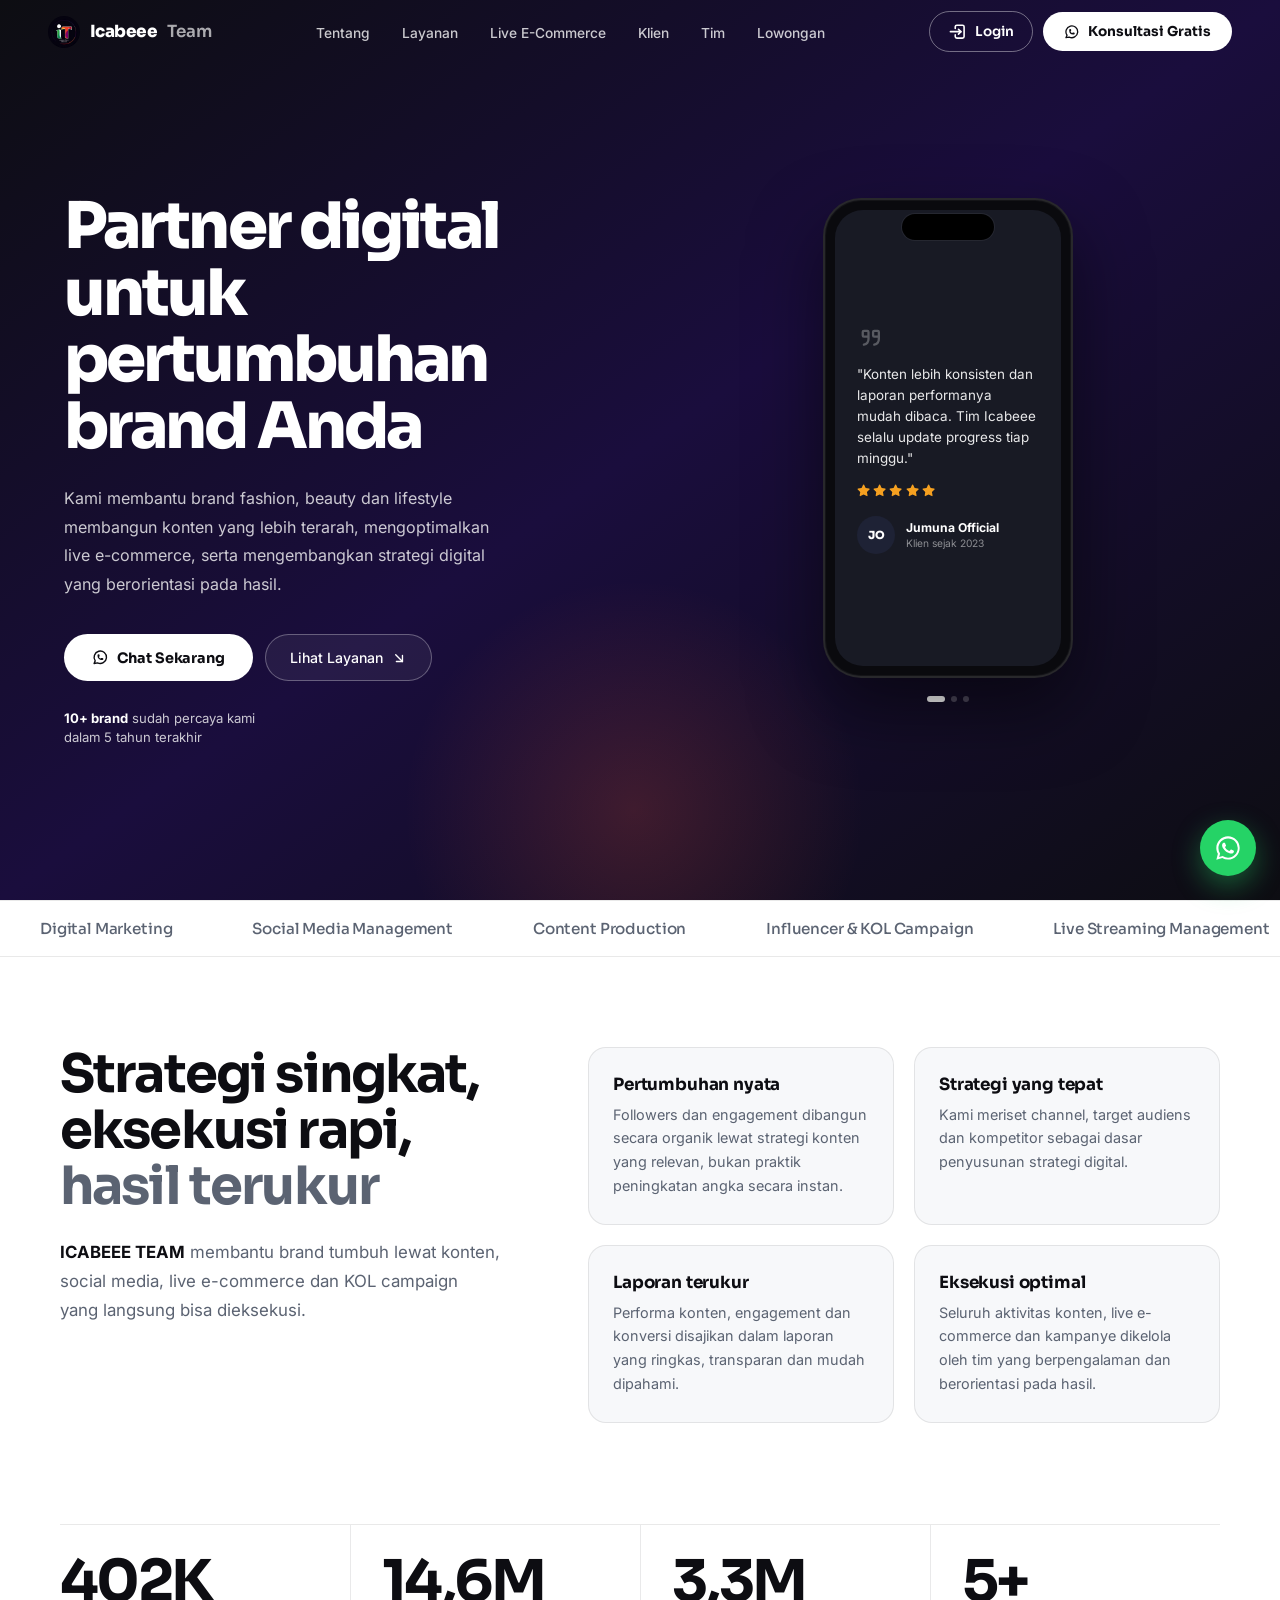
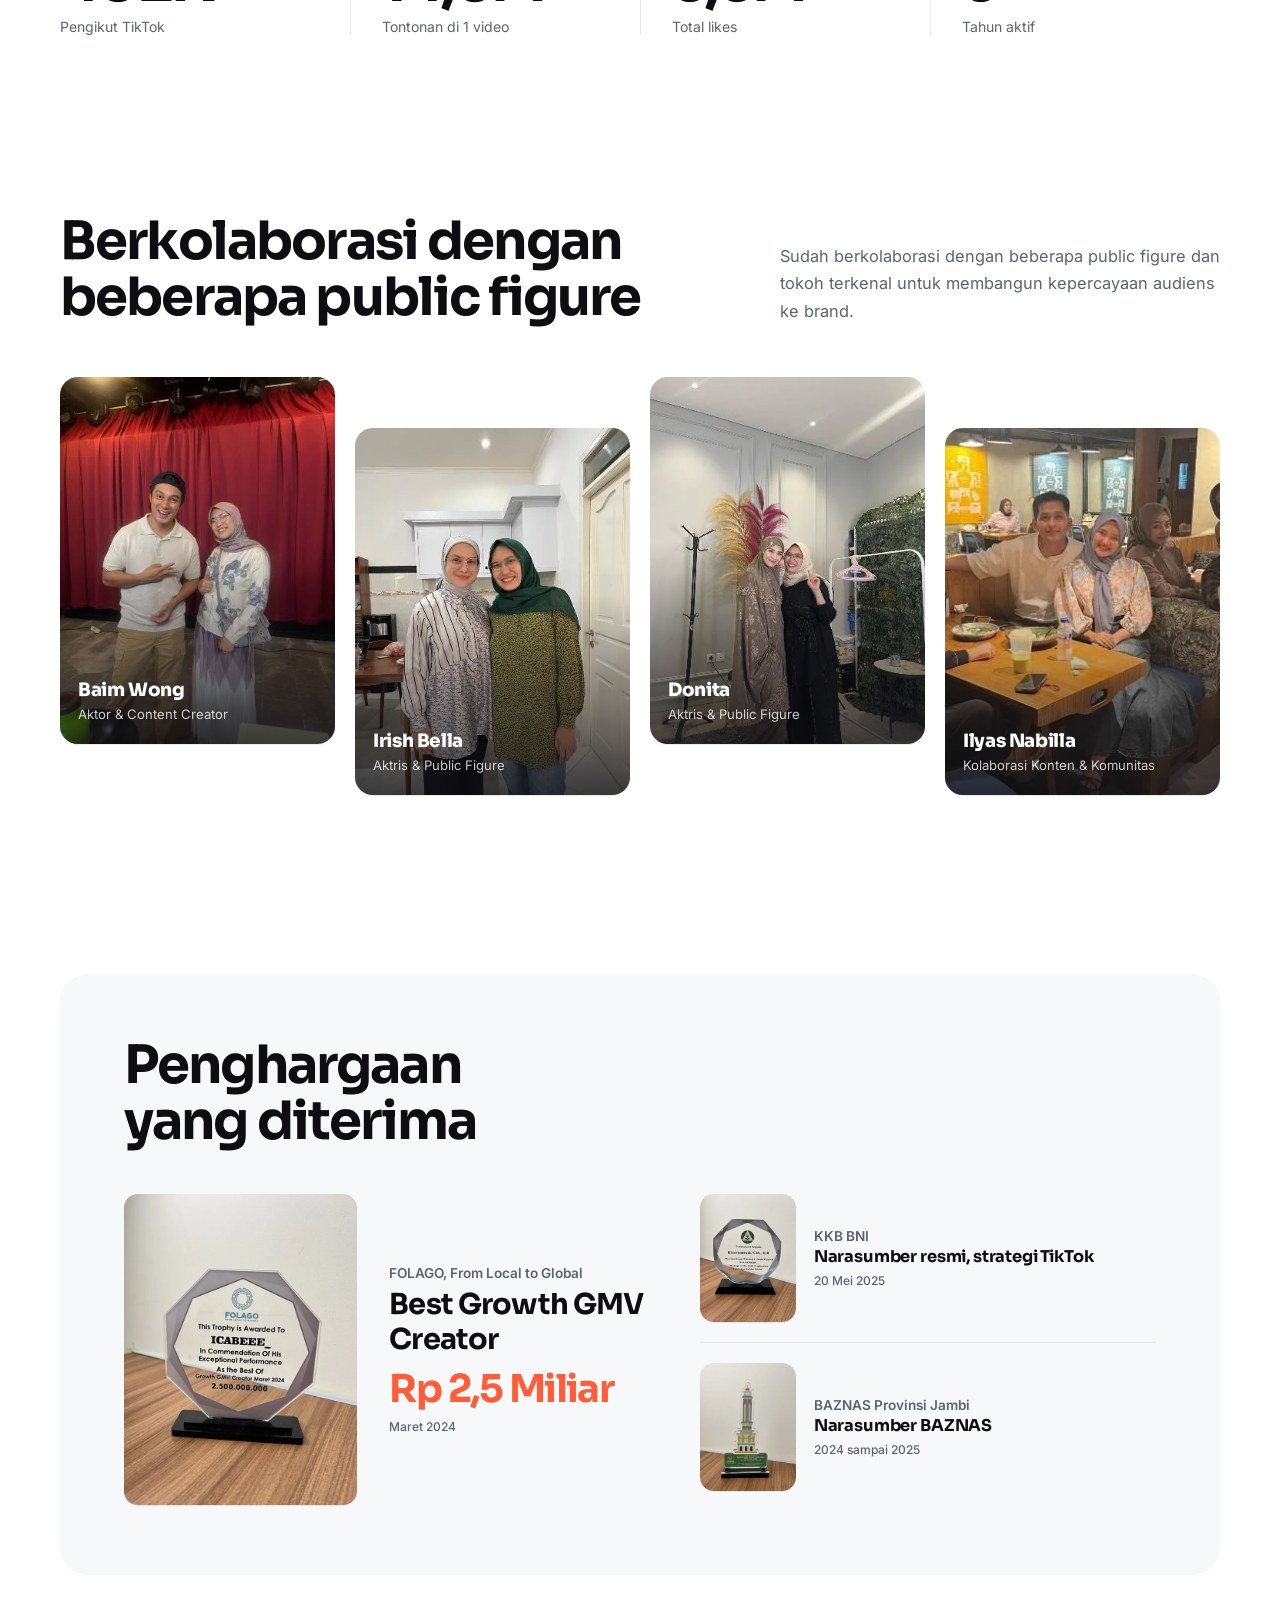
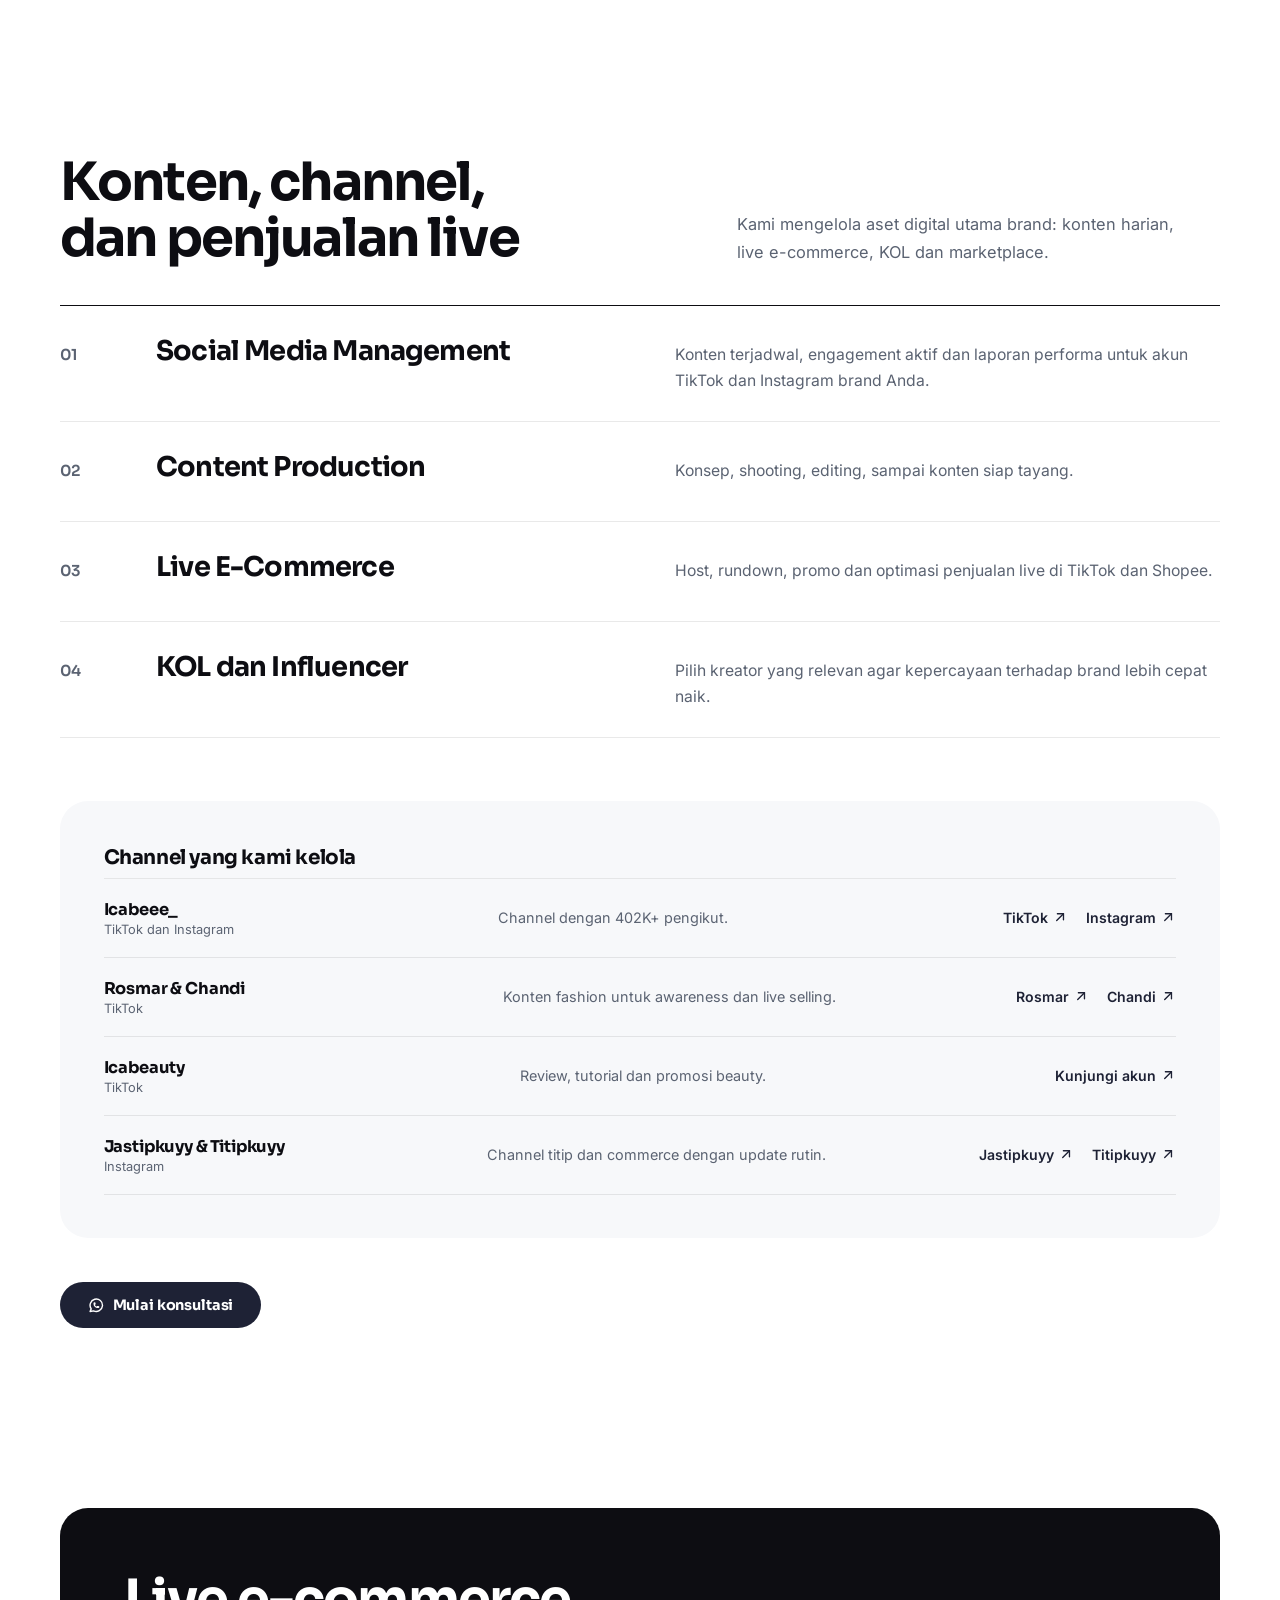
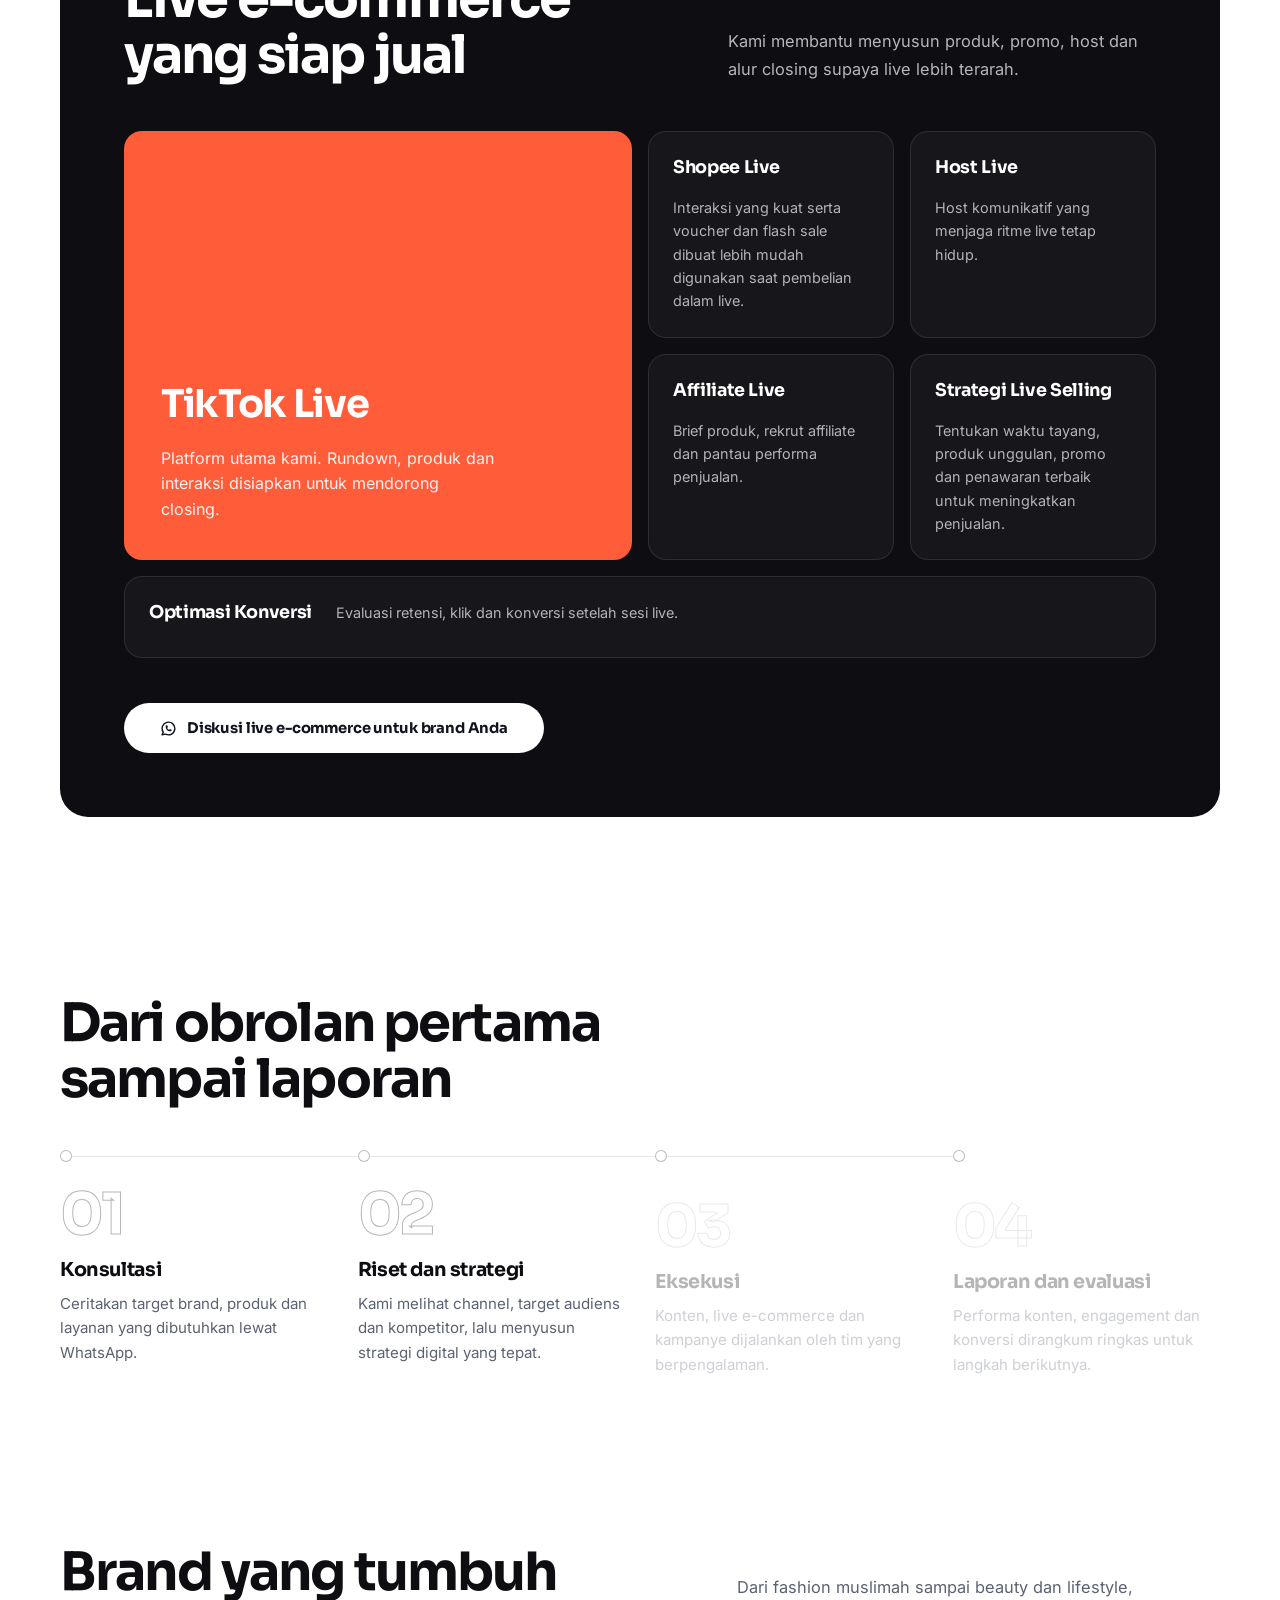
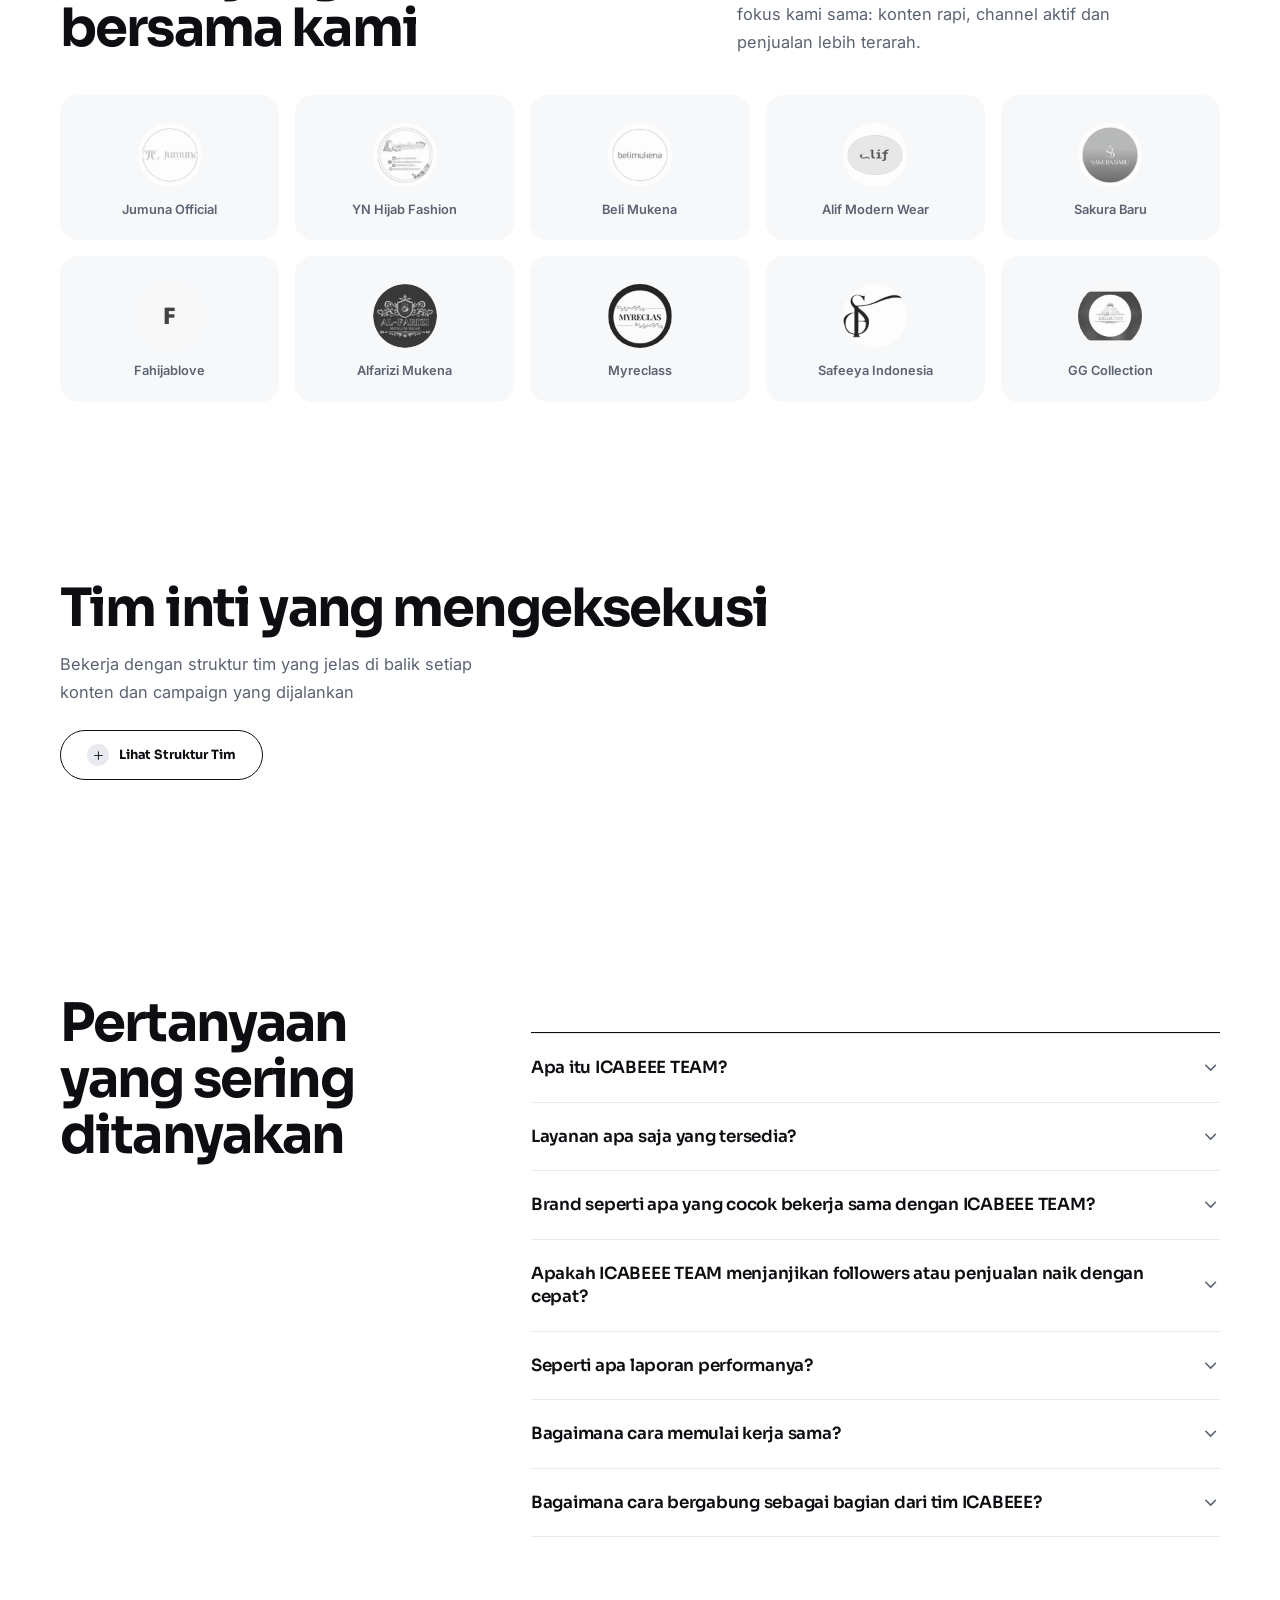
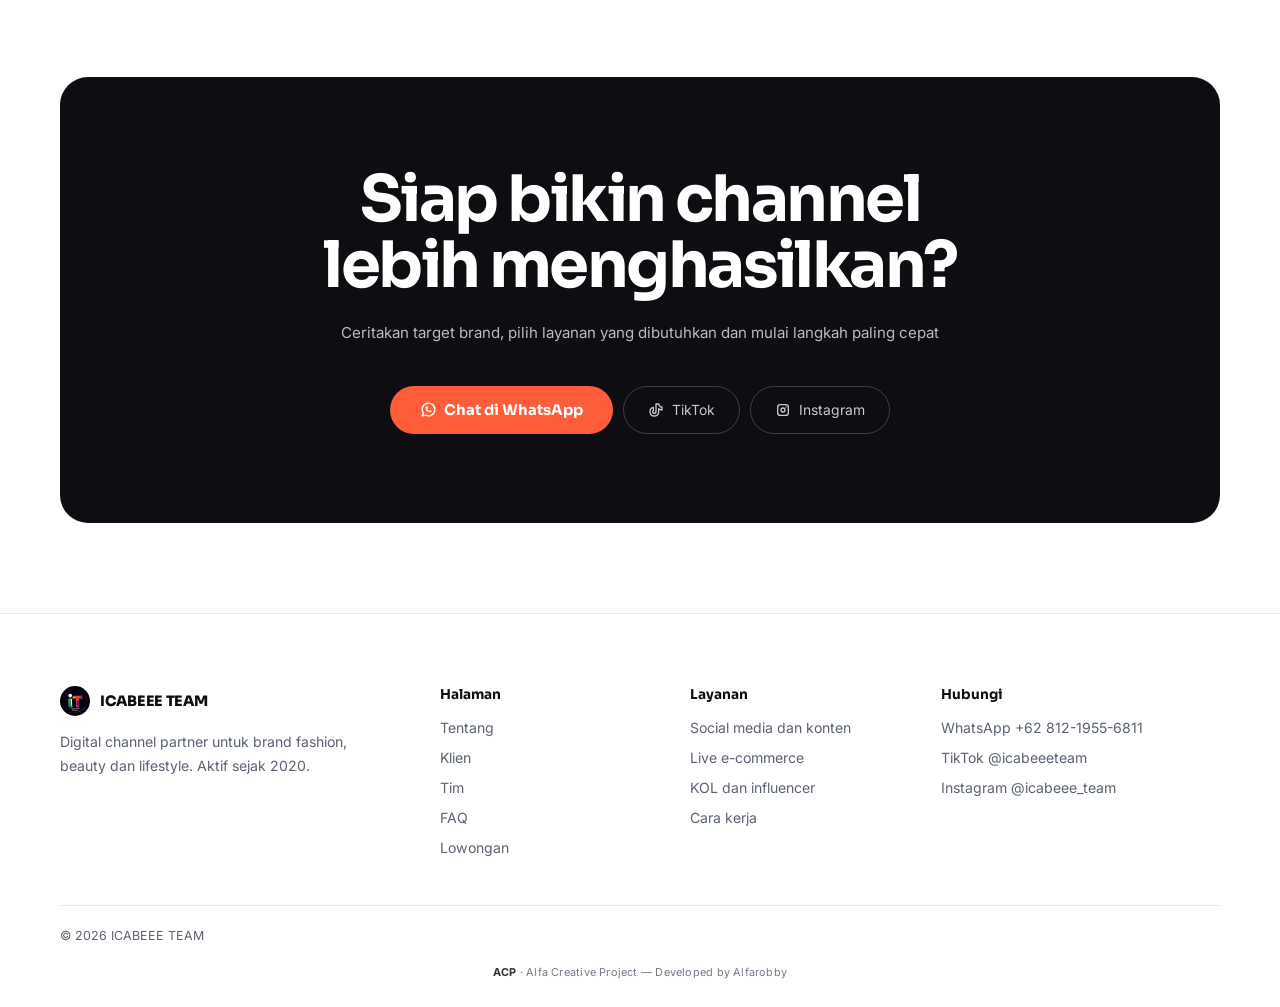
==== commit 64f0b461: "Index: finalkan animasi layanan & cara kerja (masker monokrom, timeline mengikuti scroll); hapus mod" ====
--- a/index.html
+++ b/index.html
@@ -560,17 +560,17 @@
   </div>
 </section>
 <!-- ═══ LAYANAN ═══ -->
-<section id="layanan" data-fx="a" class="section ecosystem-sec" aria-labelledby="t-layanan">
+<section id="layanan" class="section ecosystem-sec" aria-labelledby="t-layanan">
   <div class="ecosystem-inner">
     <div class="ecosystem-head rv">
       <h2 class="section-h2 split" id="t-layanan"><span class="ln" style="--l:0"><span>Konten, channel,</span></span> <span class="ln" style="--l:1"><span>dan penjualan live</span></span></h2>
       <p>Kami mengelola aset digital utama brand: konten harian, live e-commerce, KOL dan marketplace.</p>
     </div>
     <ul class="svc-list rv">
-      <li class="svc-item"><span class="num" aria-hidden="true"><span class="mk"><span style="--d:0">01</span></span></span><h3><span class="mk"><span style="--d:1">Social Media Management</span></span></h3><p><span class="mk"><span style="--d:2">Konten terjadwal, engagement aktif dan laporan performa untuk akun TikTok dan Instagram brand Anda.</span></span></p><i class="bg" aria-hidden="true"></i><i class="curtain" aria-hidden="true"></i></li>
-      <li class="svc-item"><span class="num" aria-hidden="true"><span class="mk"><span style="--d:0">02</span></span></span><h3><span class="mk"><span style="--d:1">Content Production</span></span></h3><p><span class="mk"><span style="--d:2">Konsep, shooting, editing, sampai konten siap tayang.</span></span></p><i class="bg" aria-hidden="true"></i><i class="curtain" aria-hidden="true"></i></li>
-      <li class="svc-item"><span class="num" aria-hidden="true"><span class="mk"><span style="--d:0">03</span></span></span><h3><span class="mk"><span style="--d:1">Live E-Commerce</span></span></h3><p><span class="mk"><span style="--d:2">Host, rundown, promo dan optimasi penjualan live di TikTok dan Shopee.</span></span></p><i class="bg" aria-hidden="true"></i><i class="curtain" aria-hidden="true"></i></li>
-      <li class="svc-item"><span class="num" aria-hidden="true"><span class="mk"><span style="--d:0">04</span></span></span><h3><span class="mk"><span style="--d:1">KOL dan Influencer</span></span></h3><p><span class="mk"><span style="--d:2">Pilih kreator yang relevan agar kepercayaan terhadap brand lebih cepat naik.</span></span></p><i class="bg" aria-hidden="true"></i><i class="curtain" aria-hidden="true"></i></li>
+      <li class="svc-item"><span class="num" aria-hidden="true"><span class="mk"><span style="--d:0">01</span></span></span><h3><span class="mk"><span style="--d:1">Social Media Management</span></span></h3><p><span class="mk"><span style="--d:2">Konten terjadwal, engagement aktif dan laporan performa untuk akun TikTok dan Instagram brand Anda.</span></span></p><i class="bg" aria-hidden="true"></i></li>
+      <li class="svc-item"><span class="num" aria-hidden="true"><span class="mk"><span style="--d:0">02</span></span></span><h3><span class="mk"><span style="--d:1">Content Production</span></span></h3><p><span class="mk"><span style="--d:2">Konsep, shooting, editing, sampai konten siap tayang.</span></span></p><i class="bg" aria-hidden="true"></i></li>
+      <li class="svc-item"><span class="num" aria-hidden="true"><span class="mk"><span style="--d:0">03</span></span></span><h3><span class="mk"><span style="--d:1">Live E-Commerce</span></span></h3><p><span class="mk"><span style="--d:2">Host, rundown, promo dan optimasi penjualan live di TikTok dan Shopee.</span></span></p><i class="bg" aria-hidden="true"></i></li>
+      <li class="svc-item"><span class="num" aria-hidden="true"><span class="mk"><span style="--d:0">04</span></span></span><h3><span class="mk"><span style="--d:1">KOL dan Influencer</span></span></h3><p><span class="mk"><span style="--d:2">Pilih kreator yang relevan agar kepercayaan terhadap brand lebih cepat naik.</span></span></p><i class="bg" aria-hidden="true"></i></li>
     </ul>
     <div class="channels rv">
       <h3>Channel yang kami kelola</h3>
--- a/index-motion.css
+++ b/index-motion.css
@@ -29,7 +29,6 @@
 .js .svc-item .num{font-family:var(--df);font-size:.95rem;font-weight:600;color:var(--muted)}
 .js .svc-item::before{content:none!important}
 .js .svc-item .bg{position:absolute;inset:0 -14px;border-radius:16px;background:var(--surface);opacity:0;z-index:-1;transition:opacity .45s ease}
-.js .svc-item .curtain{display:none}
 .js .svc-list .svc-item{position:relative;isolation:isolate;border-bottom:0!important;-webkit-tap-highlight-color:transparent}
 .js .svc-list .svc-item:hover{padding-left:0}
 @media (hover:hover){.js .svc-item:hover .bg{opacity:1}}
@@ -52,24 +51,10 @@
   .js .svc-item::after{content:"";position:absolute;left:0;right:0;bottom:0;height:1px;background:var(--line);transform:scaleX(0);transform-origin:left;transition:transform 1.1s cubic-bezier(.76,0,.24,1) calc(var(--i,0)*150ms + 250ms)}
   .js .svc-list.in .svc-item::after{transform:scaleX(1)}
 
-  /* ---------- A: TIRAI (curtain) ---------- */
-  @keyframes fxCurtain{0%{transform:scaleX(0);transform-origin:left}46%{transform:scaleX(1);transform-origin:left}54%{transform:scaleX(1);transform-origin:right}100%{transform:scaleX(0);transform-origin:right}}
-  @keyframes fxShow{0%,49%{opacity:0}50%,100%{opacity:1}}
-  .js [data-fx="a"] .svc-item .curtain{display:block;position:absolute;inset:0;background:var(--ink);z-index:3;pointer-events:none;transform:scaleX(0);transform-origin:left}
-  .js [data-fx="a"] .svc-item .mk{display:block}
-  .js [data-fx="a"] .svc-item .mk > span{display:block;opacity:0}
-  .js [data-fx="a"] .svc-list.in .svc-item .curtain{animation:fxCurtain 1.3s cubic-bezier(.76,0,.24,1) calc(var(--i,0)*170ms + 200ms) both}
-  .js [data-fx="a"] .svc-list.in .svc-item .mk > span{animation:fxShow 1.3s linear calc(var(--i,0)*170ms + 200ms) both}
-
-  /* ---------- B: LIPAT 3D (rise) ---------- */
-  .js [data-fx="b"] .svc-item{opacity:0;transform:perspective(900px) translateY(46px) rotateX(-18deg);transform-origin:50% 0;transition:opacity 1s var(--ease) calc(var(--i,0)*150ms + 200ms),transform 1.4s cubic-bezier(.16,1,.3,1) calc(var(--i,0)*150ms + 200ms)}
-  .js [data-fx="b"] .svc-list.in .svc-item{opacity:1;transform:none}
-
-  /* ---------- C: SOROT (spotlight, mengikuti scroll) ---------- */
-  .js [data-fx="c"] .svc-item .mk{display:block;overflow:hidden;padding-bottom:.14em;margin-bottom:-.14em}
-  .js [data-fx="c"] .svc-item .mk > span{display:block;transform:translateY(115%);transition:transform 1.2s var(--ease);transition-delay:calc(var(--i,0)*140ms + 300ms + var(--d,0)*90ms)}
-  .js [data-fx="c"] .svc-list.in .svc-item .mk > span{transform:none}
-  .js [data-fx="c"] .svc-item{opacity:calc(.3 + .7*var(--s,1));transition:opacity .3s linear}
+  /* layanan: nomor, judul, deskripsi naik dari balik masker */
+  .js .svc-item .mk{display:block;overflow:hidden;padding-bottom:.14em;margin-bottom:-.14em}
+  .js .svc-item .mk > span{display:block;transform:translateY(112%);transition:transform 1.1s var(--ease);transition-delay:calc(var(--i,0)*140ms + 380ms + var(--d,0)*90ms)}
+  .js .svc-list.in .svc-item .mk > span{transform:none}
 
   /* channel */
   .js .channels > h3{opacity:0;transform:translateY(10px);transition:opacity .7s var(--ease),transform .7s var(--ease)}
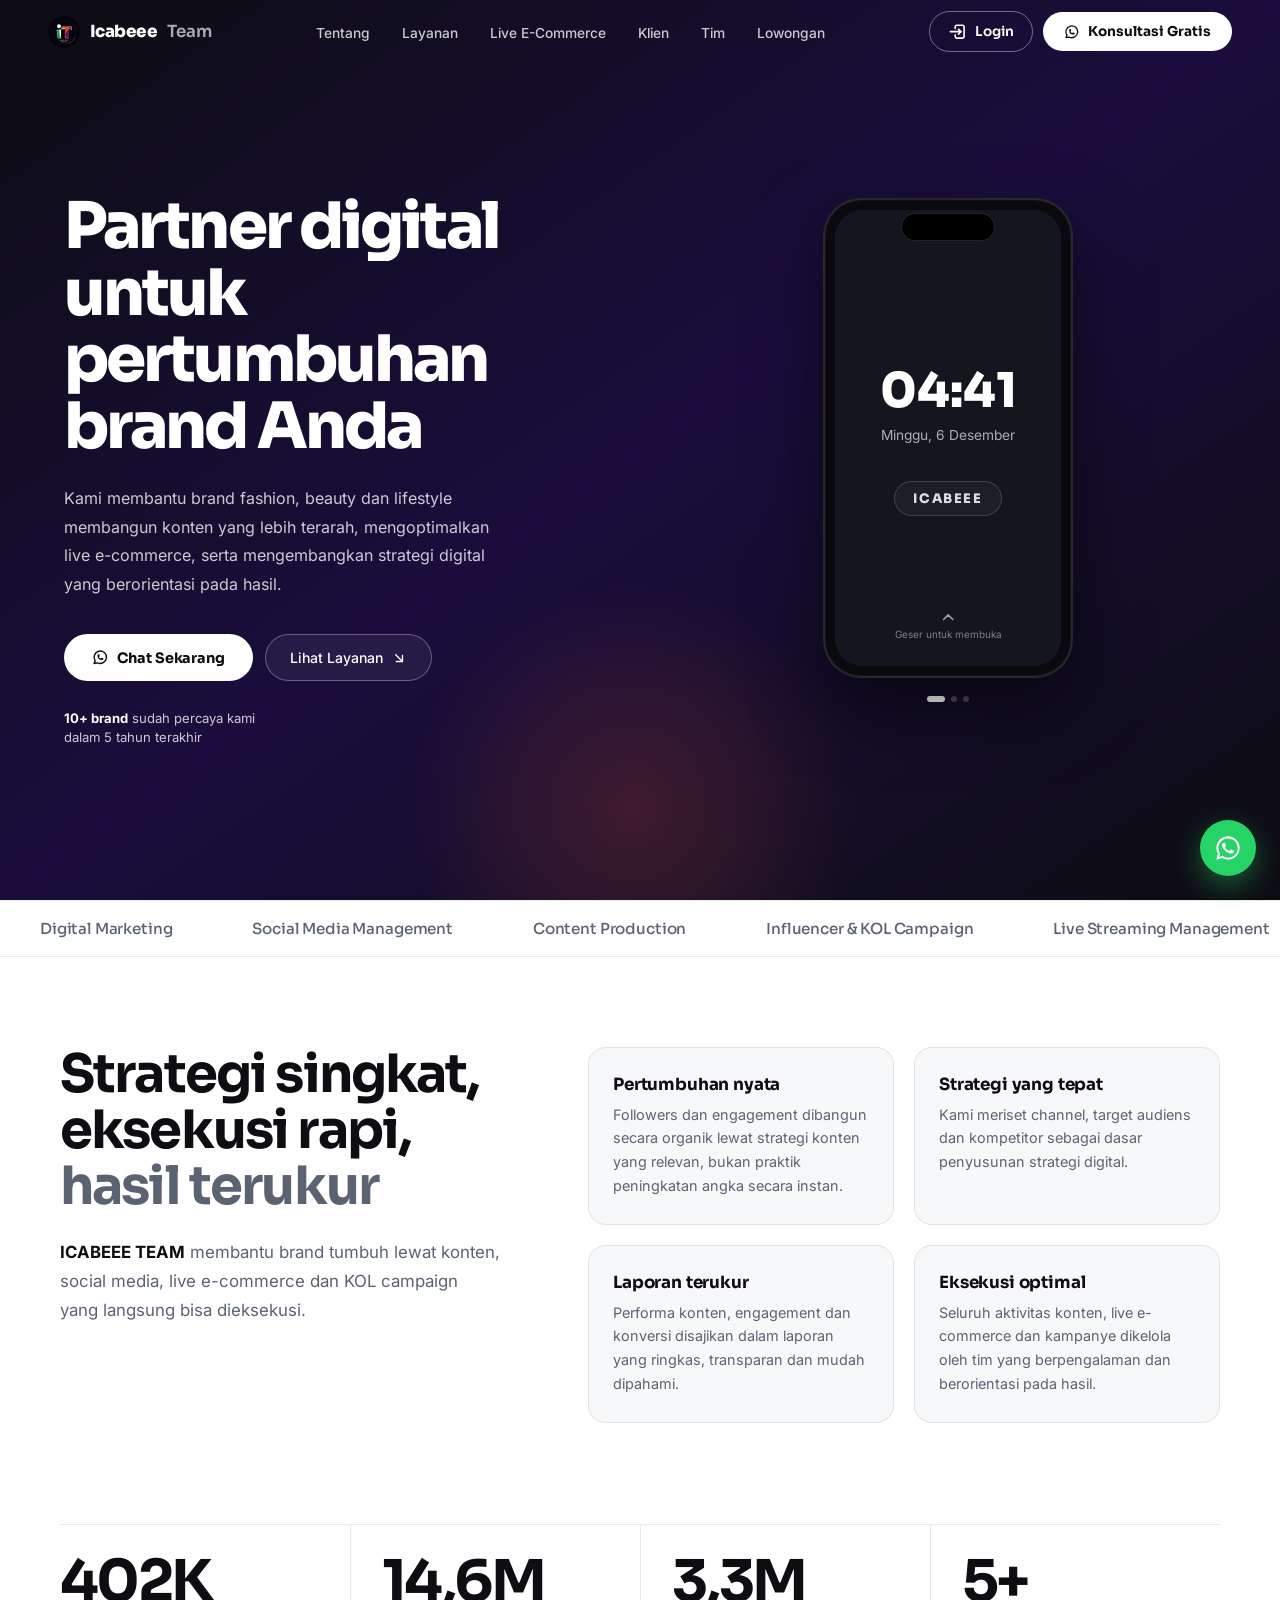
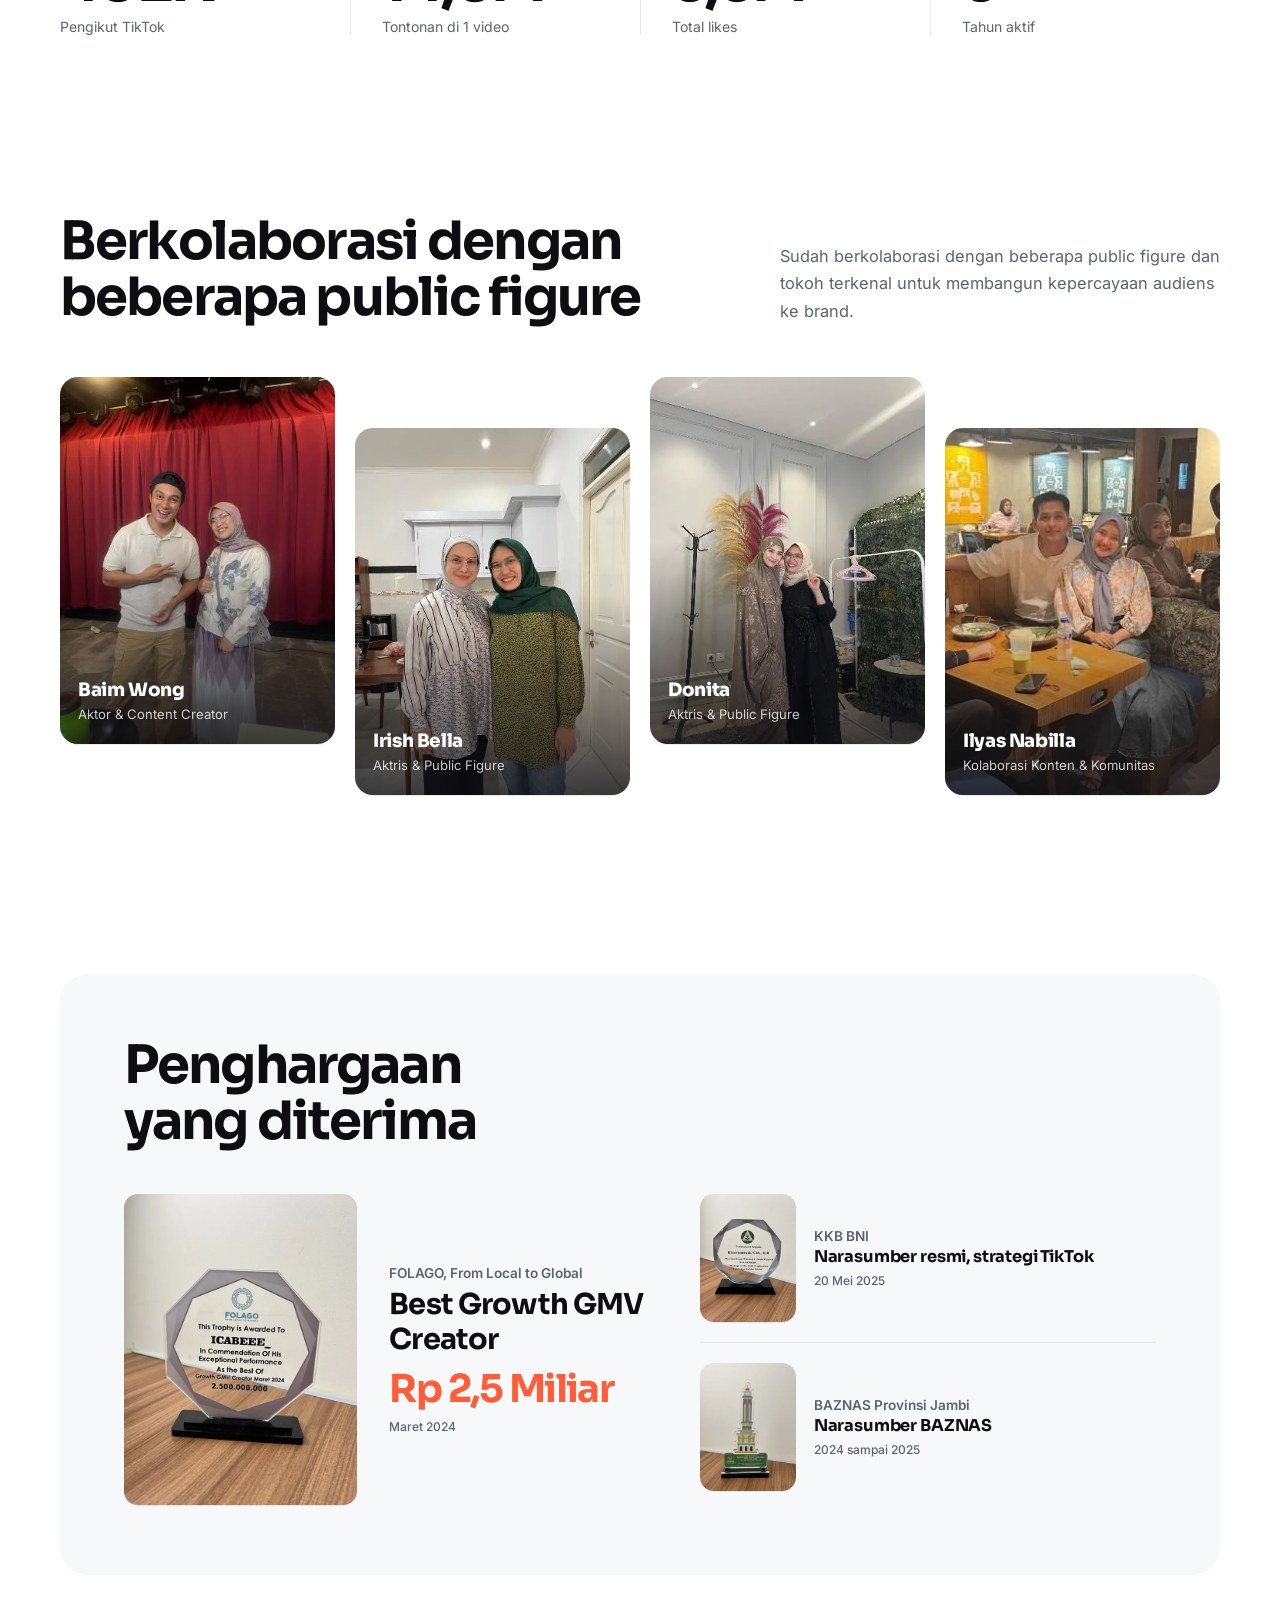
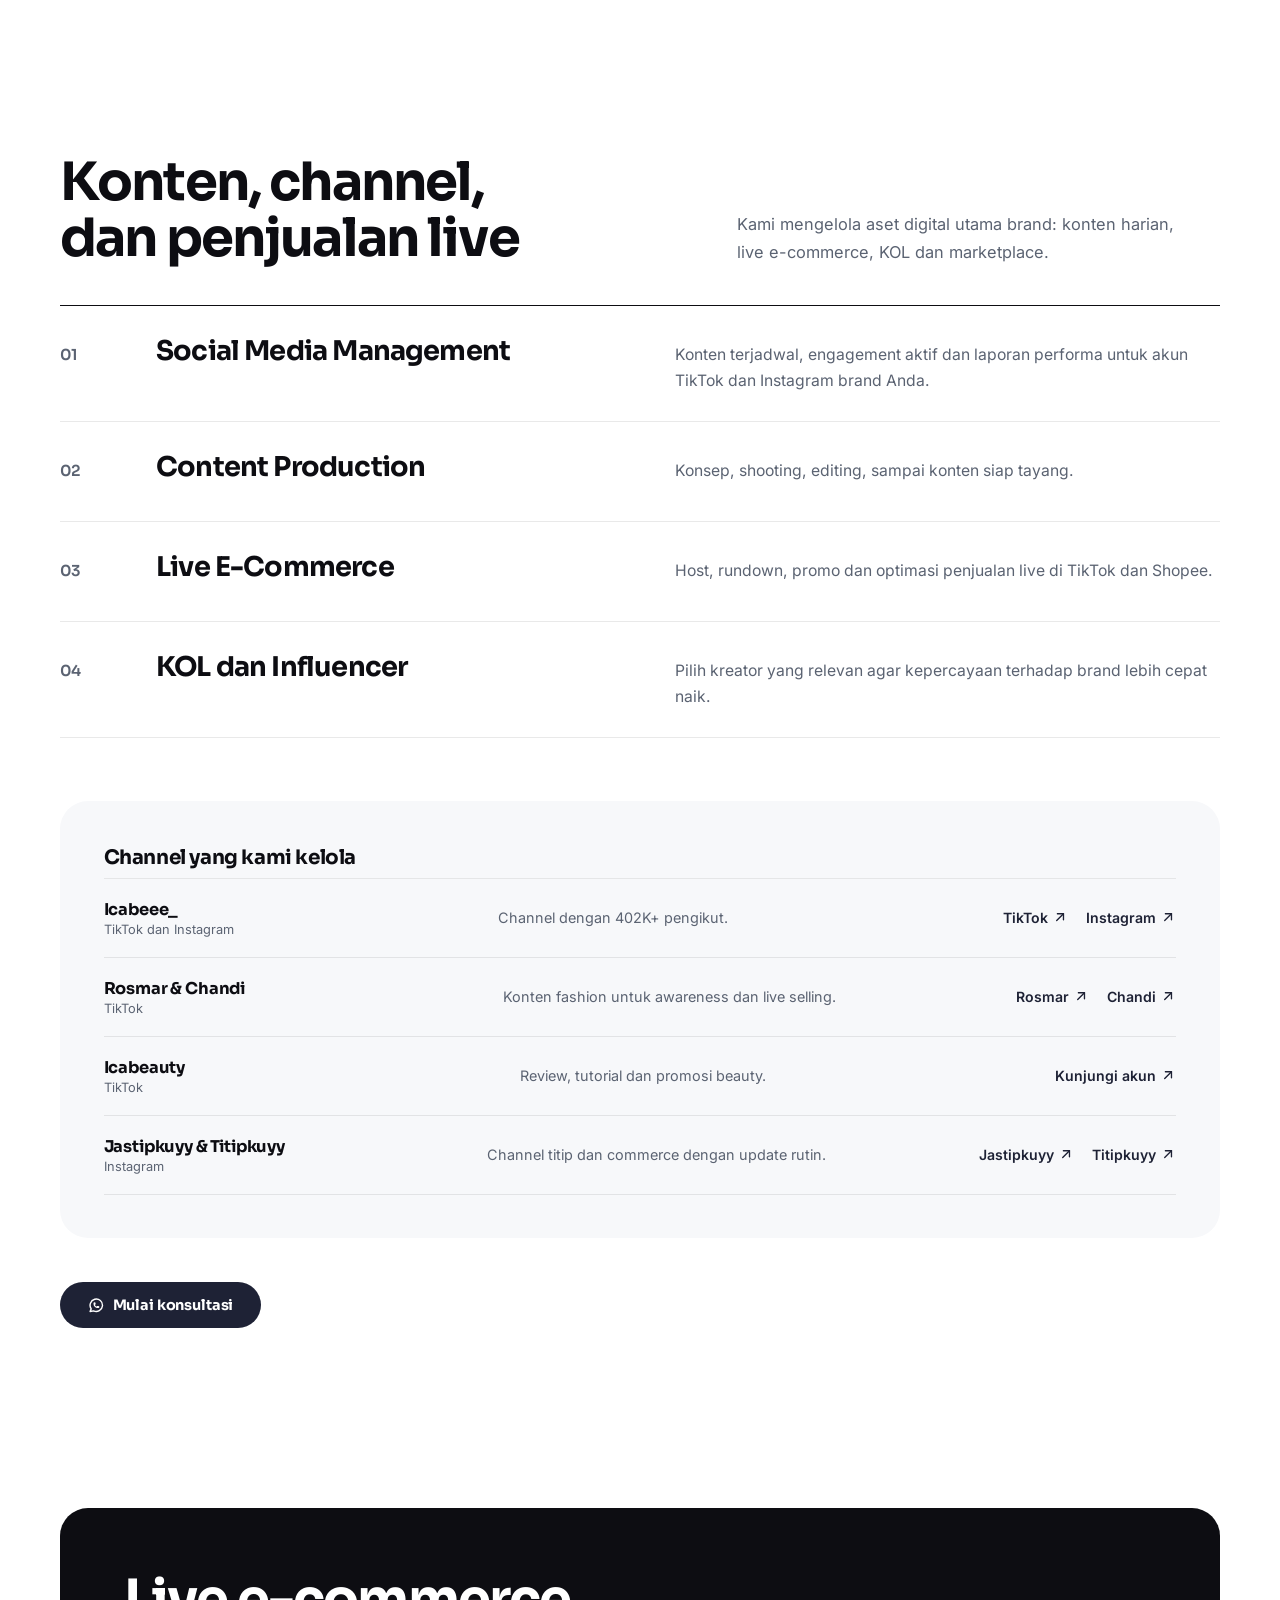
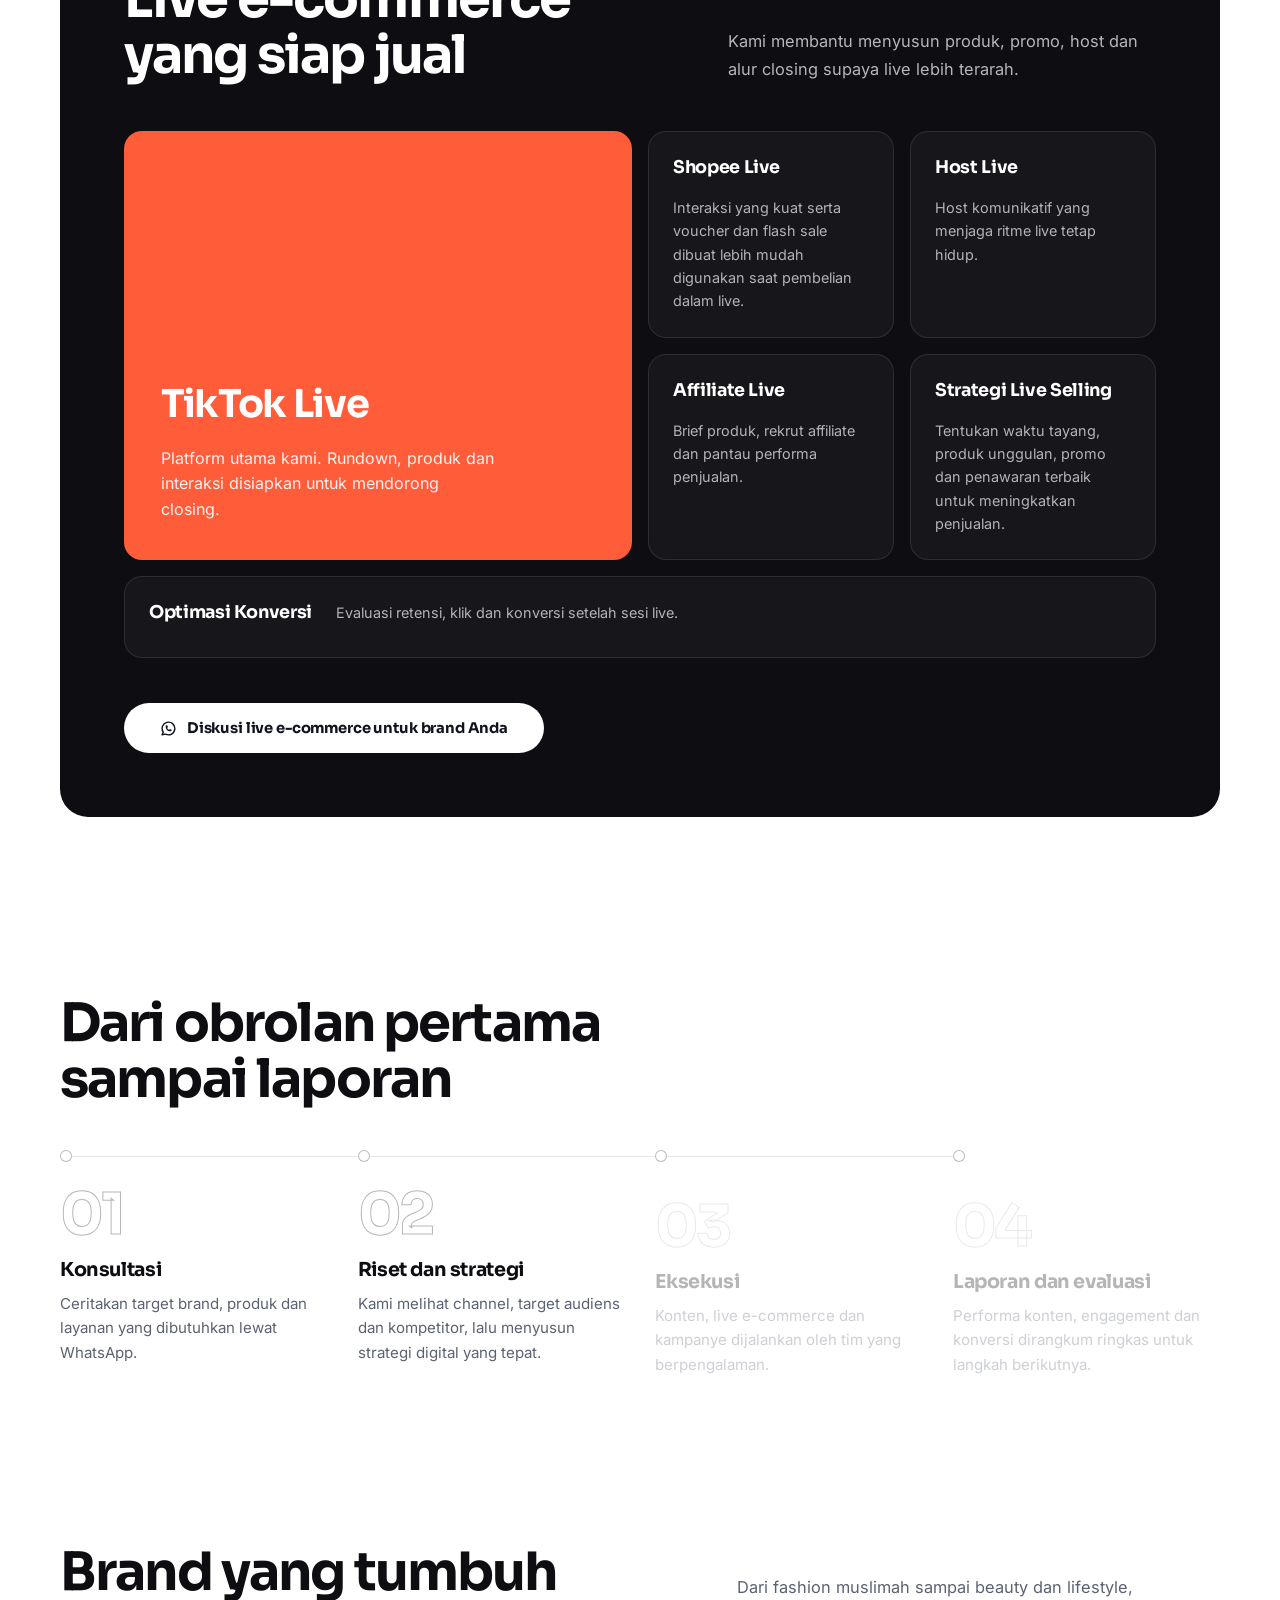
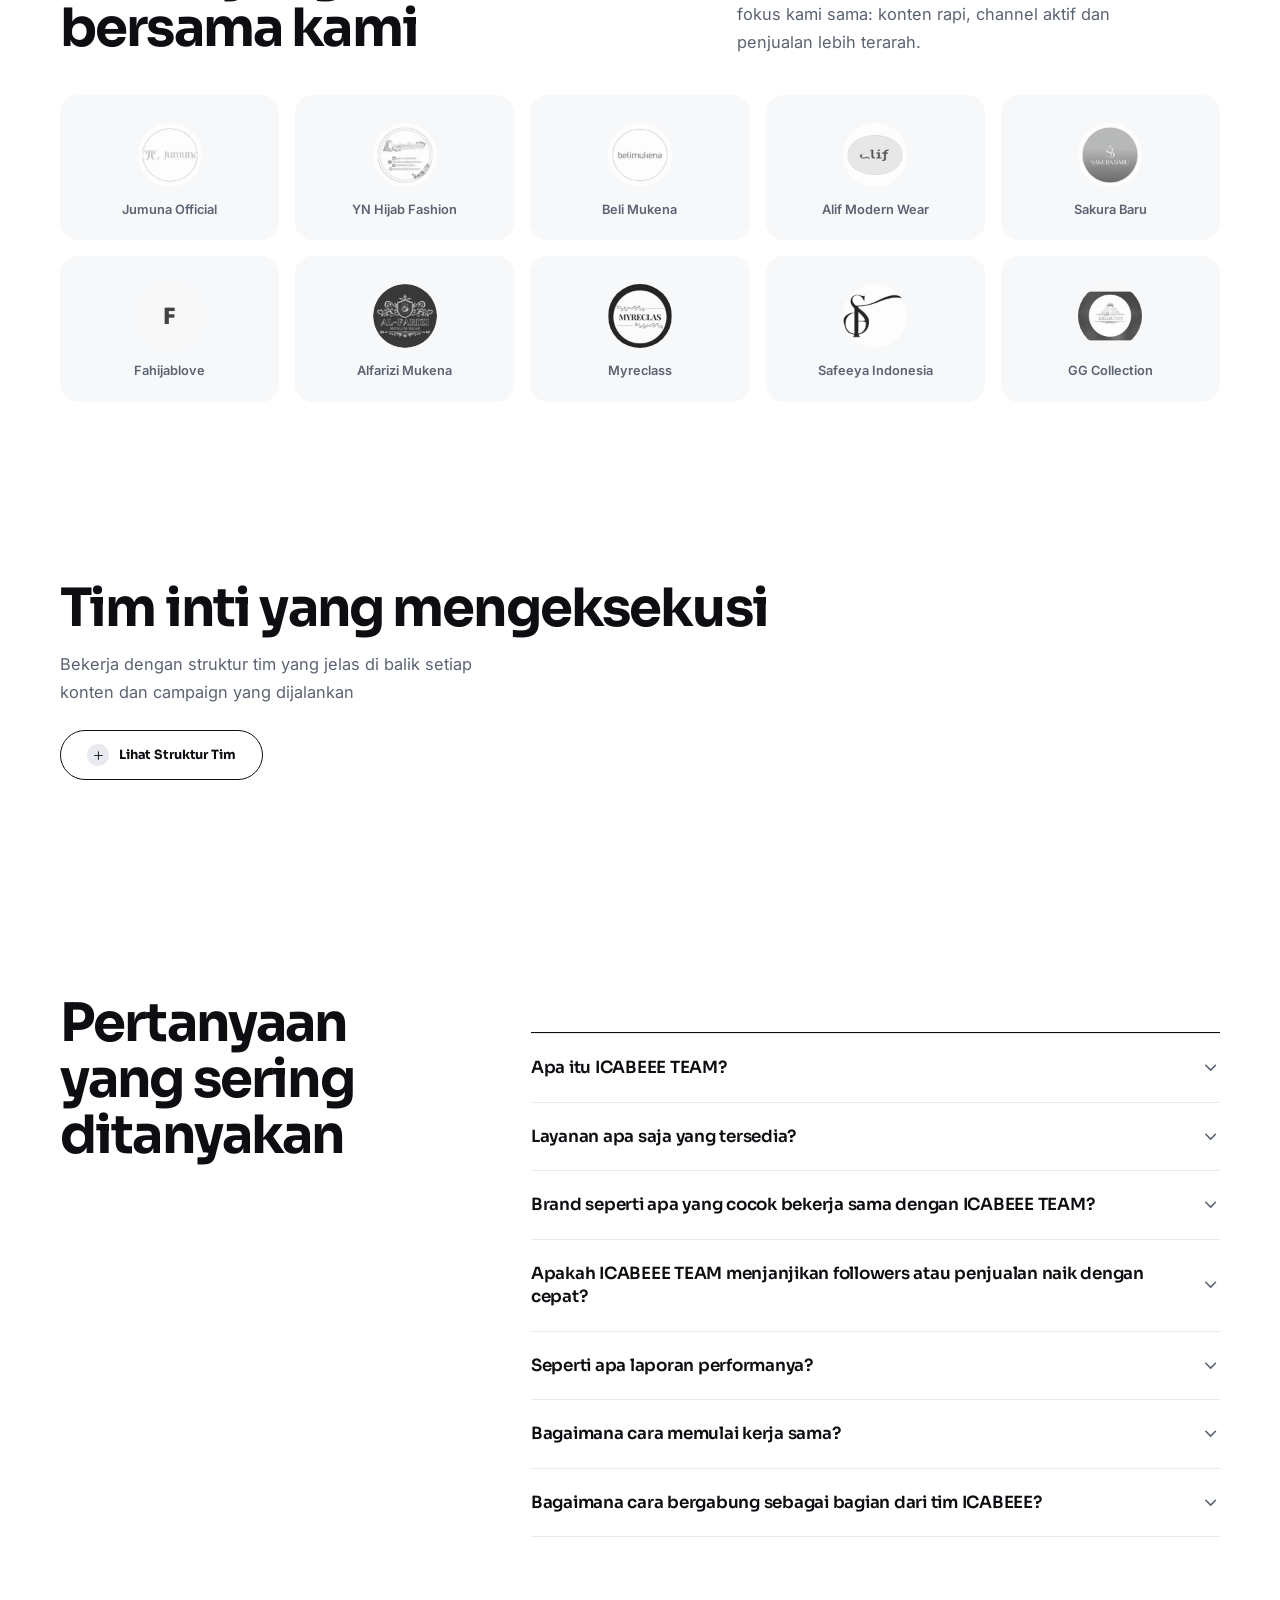
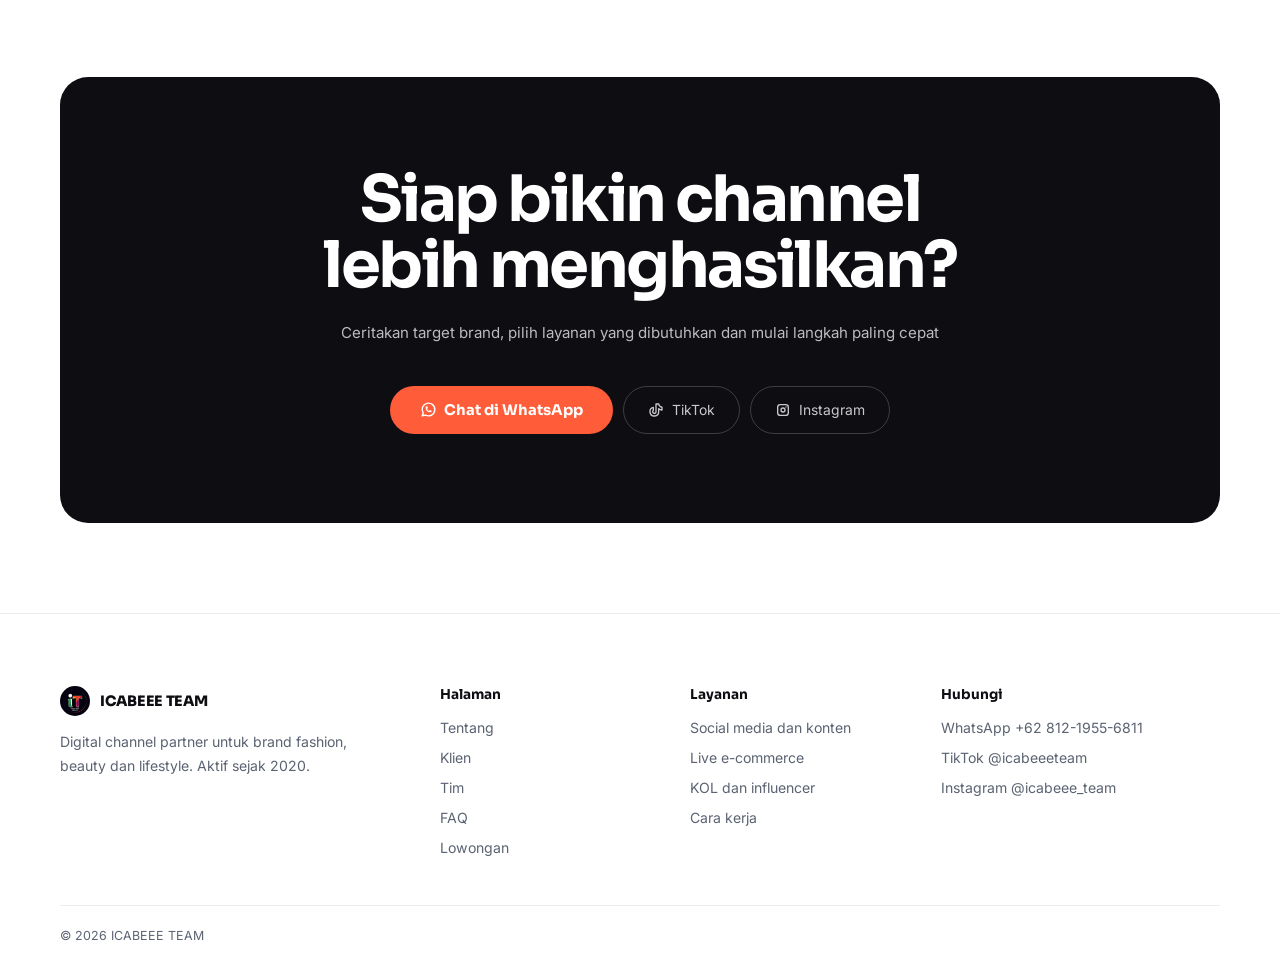
==== commit 16c516c2: "Hapus kredit ACP/Developed by di footer index; bersihkan CSS kredit yang tak terpakai di lamar, lowo" ====
--- a/index.html
+++ b/index.html
@@ -807,7 +807,6 @@
   </div>
   <div class="foot-bottom">
     <p>© 2026 ICABEEE TEAM</p>
-    <p class="footer-credit"><strong>ACP</strong> · Alfa Creative Project — Developed by Alfarobby</p>
   </div>
 </footer>
 <svg xmlns="http://www.w3.org/2000/svg" style="display:none" aria-hidden="true"><symbol id="i-arrow-down-right" viewBox="0 0 24 24"><path d="M7 7l10 10"/><path d="M17 8l0 9l-9 0"/></symbol><symbol id="i-arrow-up-right" viewBox="0 0 24 24"><path d="M17 7l-10 10"/><path d="M8 7l9 0l0 9"/></symbol><symbol id="i-arrow-right" viewBox="0 0 24 24"><path d="M5 12l14 0"/><path d="M13 18l6 -6"/><path d="M13 6l6 6"/></symbol><symbol id="i-brand-instagram" viewBox="0 0 24 24"><path d="M4 4m0 4a4 4 0 0 1 4 -4h8a4 4 0 0 1 4 4v8a4 4 0 0 1 -4 4h-8a4 4 0 0 1 -4 -4z"/><path d="M12 12m-3 0a3 3 0 1 0 6 0a3 3 0 1 0 -6 0"/><path d="M16.5 7.5l0 .01"/></symbol><symbol id="i-brand-tiktok" viewBox="0 0 24 24"><path d="M21 7.917v4.034a9.948 9.948 0 0 1 -5 -1.951v4.5a6.5 6.5 0 1 1 -8 -6.326v4.326a2.5 2.5 0 1 0 4 2v-11.5h4.083a6.005 6.005 0 0 0 4.917 4.917z"/></symbol><symbol id="i-brand-whatsapp" viewBox="0 0 24 24"><path d="M3 21l1.65 -3.8a9 9 0 1 1 3.4 2.9l-5.05 .9"/><path d="M9 10a.5 .5 0 0 0 1 0v-1a.5 .5 0 0 0 -1 0v1a5 5 0 0 0 5 5h1a.5 .5 0 0 0 0 -1h-1a.5 .5 0 0 0 0 1"/></symbol><symbol id="i-check" viewBox="0 0 24 24"><path d="M5 12l5 5l10 -10"/></symbol><symbol id="i-chevron-up" viewBox="0 0 24 24"><path d="M6 15l6 -6l6 6"/></symbol><symbol id="i-chevron-down" viewBox="0 0 24 24"><path d="M6 9l6 6l6 -6"/></symbol><symbol id="i-login-2" viewBox="0 0 24 24"><path d="M9 8v-2a2 2 0 0 1 2 -2h7a2 2 0 0 1 2 2v12a2 2 0 0 1 -2 2h-7a2 2 0 0 1 -2 -2v-2"/><path d="M3 12h13l-3 -3"/><path d="M13 15l3 -3"/></symbol><symbol id="i-plus" viewBox="0 0 24 24"><path d="M12 5l0 14"/><path d="M5 12l14 0"/></symbol><symbol id="i-quote" viewBox="0 0 24 24"><path d="M10 11h-4a1 1 0 0 1 -1 -1v-3a1 1 0 0 1 1 -1h3a1 1 0 0 1 1 1v6c0 2.667 -1.333 4.333 -4 5"/><path d="M19 11h-4a1 1 0 0 1 -1 -1v-3a1 1 0 0 1 1 -1h3a1 1 0 0 1 1 1v6c0 2.667 -1.333 4.333 -4 5"/></symbol><symbol id="i-star" viewBox="0 0 24 24"><path d="M8.243 7.34l-6.38 .925l-.113 .023a1 1 0 0 0 -.44 1.684l4.622 4.499l-1.09 6.355l-.013 .11a1 1 0 0 0 1.464 .944l5.706 -3l5.693 3l.1 .046a1 1 0 0 0 1.352 -1.1l-1.091 -6.355l4.624 -4.5l.078 -.085a1 1 0 0 0 -.633 -1.62l-6.38 -.926l-2.852 -5.78a1 1 0 0 0 -1.794 0l-2.853 5.78z"/></symbol></svg>
--- a/style.css
+++ b/style.css
@@ -207,8 +207,6 @@
 .footer-logo{width: 30px; height: 30px; border-radius: 50%; overflow: hidden; flex-shrink: 0;}
 .footer-logo img{width: 100%; height: 100%; object-fit: cover; display: block;}
 .footer-copy{font-size: .76rem; color: var(--muted);}
-.footer-credit{flex: 0 0 100%; text-align: center; font-size: .76rem; color: var(--muted); margin-top: 8px;}
-.footer-credit strong{color: var(--ink); font-weight: 700;}
 .footer-links{display: flex; gap: 22px;}
 .footer-links a{font-size: .76rem; color: var(--muted); transition: color .2s; font-weight: 500;}
 .footer-links a:hover{color: var(--violet);}
@@ -439,7 +437,6 @@
 .foot-grid ul a{font-size:.88rem;color:var(--muted);transition:color .2s}
 .foot-grid ul a:hover{color:var(--ink);text-decoration:underline}
 .foot-bottom{max-width:1200px;margin:48px auto 0;padding-top:22px;border-top:1px solid var(--border);display:flex;justify-content:space-between;gap:12px;flex-wrap:wrap;font-size:.78rem;color:var(--muted)}
-.foot-bottom .footer-credit{flex:0 0 100%;margin:10px 0 0;text-align:center;font-size:.68rem;letter-spacing:.02em;opacity:.85}
 
 /* ─── Responsif ─── */
 @media(max-width:1000px){
@@ -479,7 +476,6 @@
   .foot-grid{grid-template-columns:1fr 1fr;gap:28px}
   .foot-brand{grid-column:1/-1}
   .foot-bottom{flex-direction:column}
-  .foot-bottom .footer-credit{text-align:center}
   .stat dd{font-size:1.7rem}
   .faq summary{font-size:.96rem;padding:18px 0}
   .faq p{padding-right:0}
